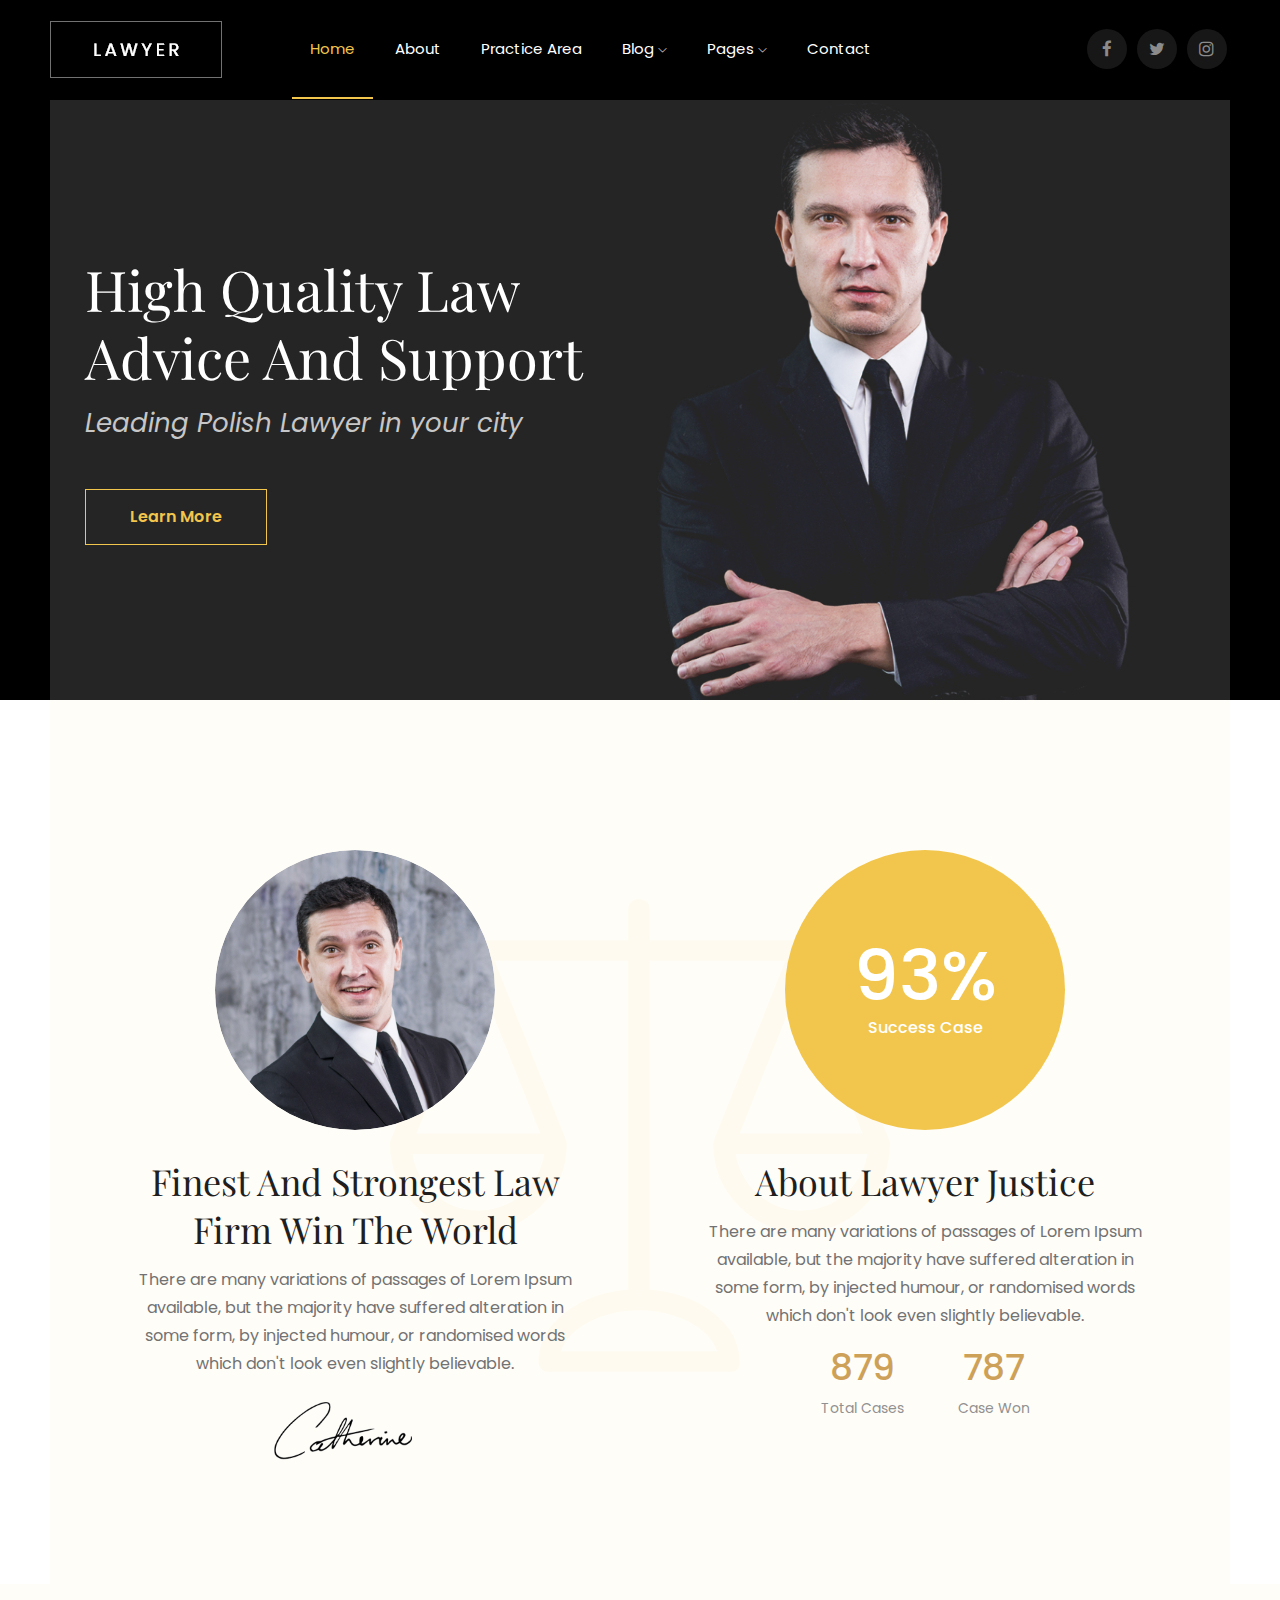
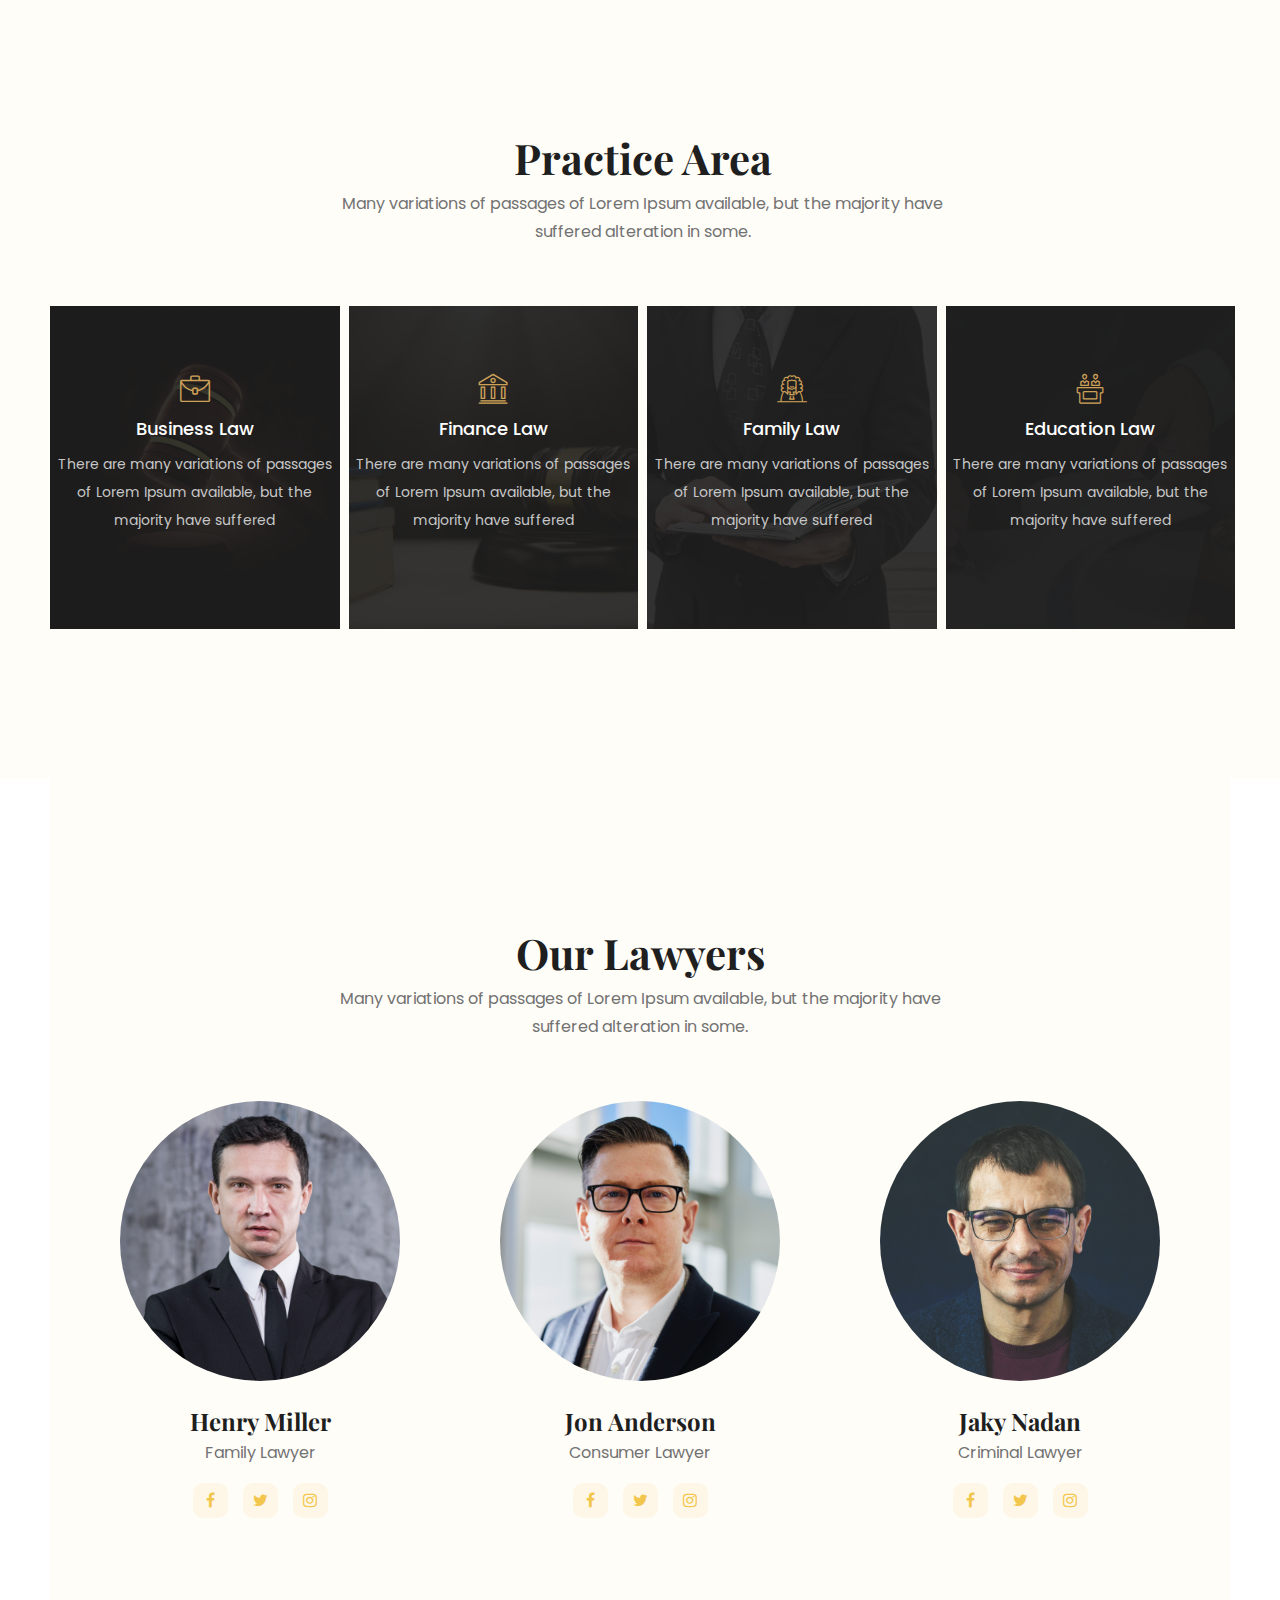
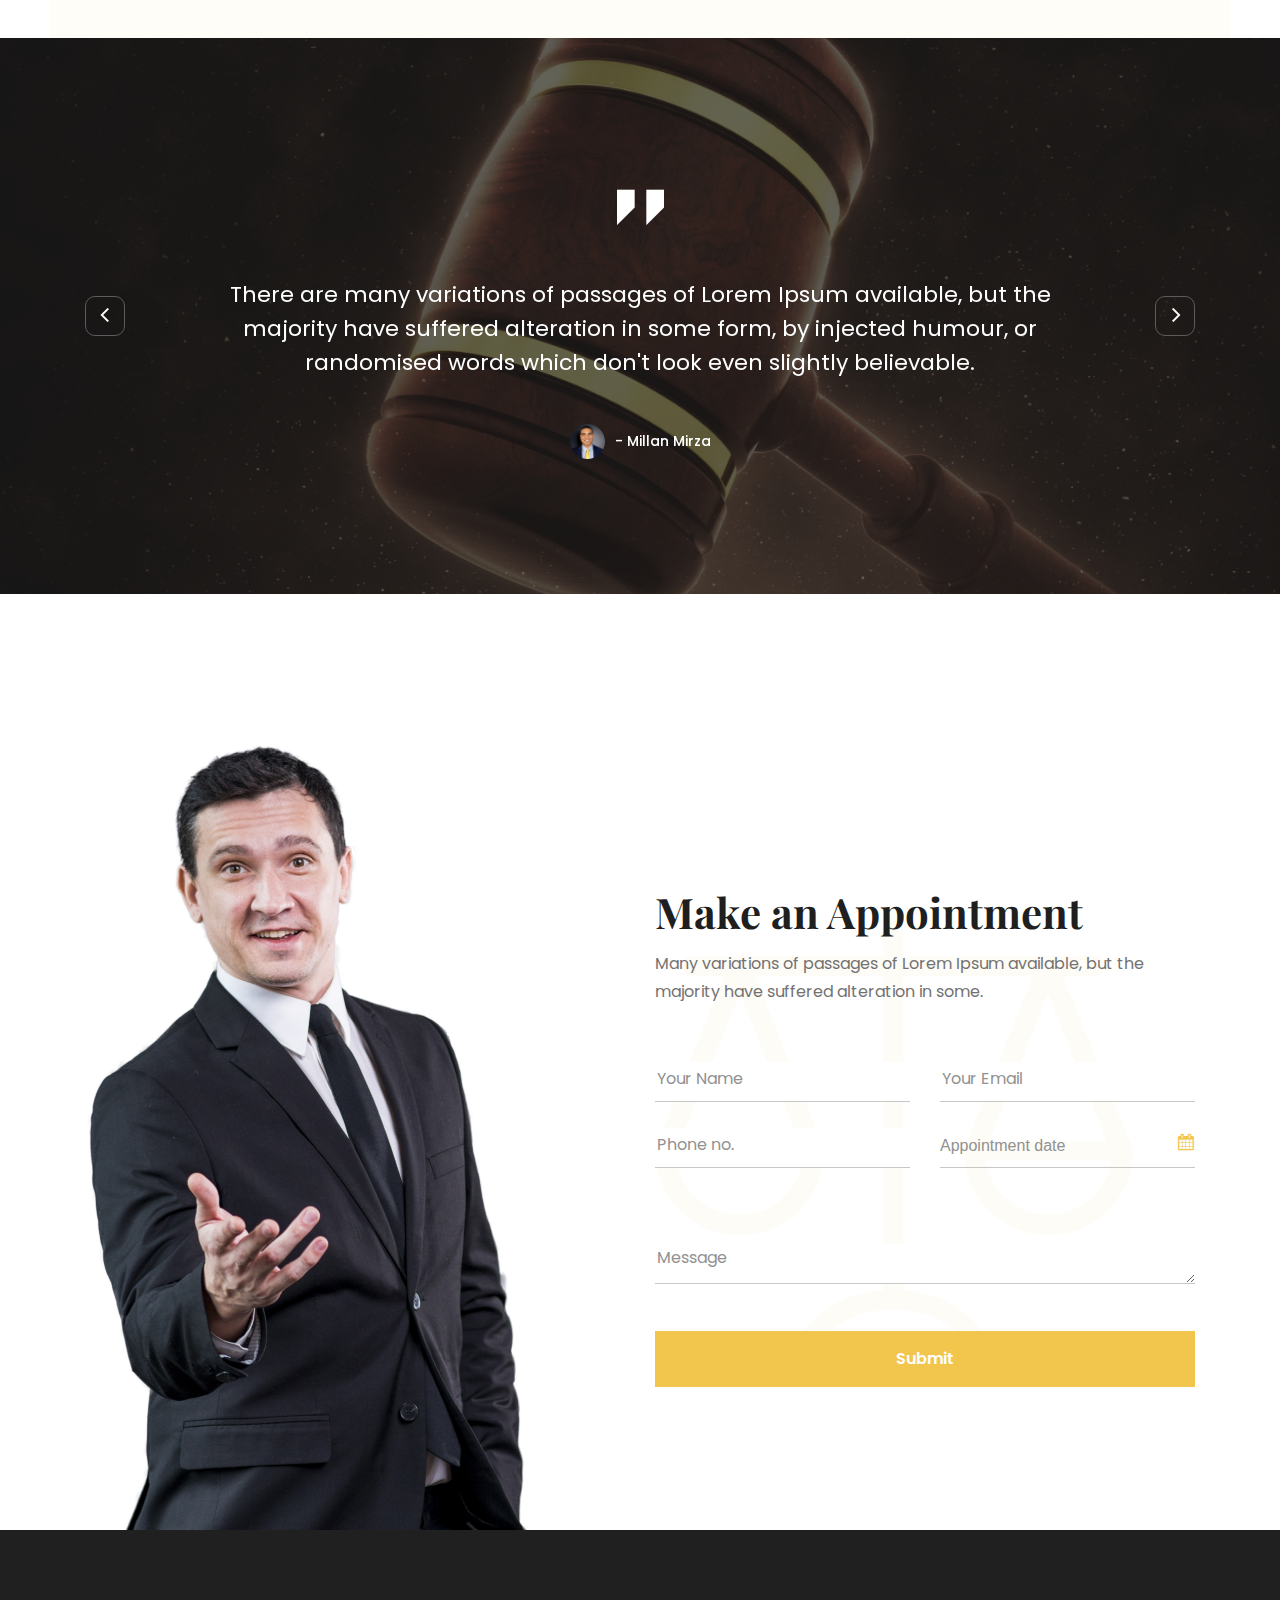
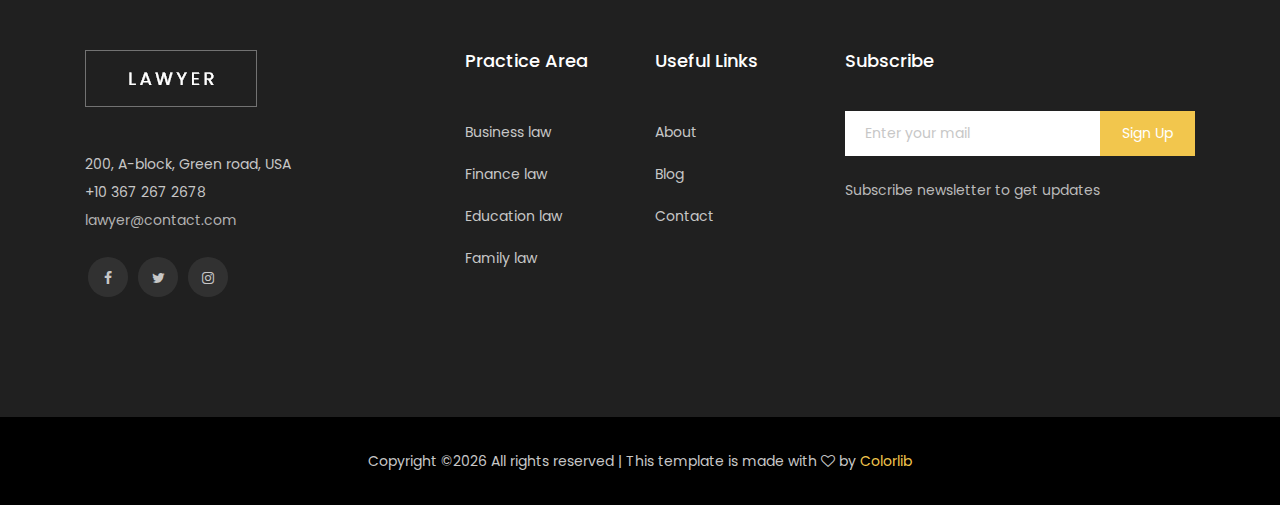
==== index.html @ 383e3703 "first commit" ====
<!doctype html>
<html class="no-js" lang="zxx">

<head>
    <meta charset="utf-8">
    <meta http-equiv="x-ua-compatible" content="ie=edge">
    <title>Lawyer</title>
    <meta name="description" content="">
    <meta name="viewport" content="width=device-width, initial-scale=1">

    <!-- <link rel="manifest" href="site.webmanifest"> -->
    <!-- <link rel="shortcut icon" type="image/x-icon" href="img/favicon.png"> -->
    <!-- Place favicon.ico in the root directory -->

    <!-- CSS here -->
    <link rel="stylesheet" href="css/bootstrap.min.css">
    <link rel="stylesheet" href="css/owl.carousel.min.css">
    <link rel="stylesheet" href="css/magnific-popup.css">
    <link rel="stylesheet" href="css/font-awesome.min.css">
    <link rel="stylesheet" href="css/themify-icons.css">
    <link rel="stylesheet" href="css/nice-select.css">
    <link rel="stylesheet" href="css/flaticon.css">
    <link rel="stylesheet" href="css/flaticon.css">
    <link rel="stylesheet" href="css/gijgo.css">
    <link rel="stylesheet" href="css/slicknav.css">
    <link rel="stylesheet" href="css/style.css">
    <!-- <link rel="stylesheet" href="css/responsive.css"> -->
</head>

<body>
    <!--[if lte IE 9]>
            <p class="browserupgrade">You are using an <strong>outdated</strong> browser. Please <a href="https://browsehappy.com/">upgrade your browser</a> to improve your experience and security.</p>
        <![endif]-->

    <!-- header-start -->
    <header>
        <div class="header-area ">
            <div id="sticky-header" class="main-header-area">
                <div class="container-fluid p-0">
                    <div class="row align-items-center justify-content-between no-gutters">
                        <div class="col-xl-2 col-lg-2">
                            <div class="logo-img">
                                <a href="index.html">
                                    <img src="img/logo.png" alt="">
                                </a>
                            </div>
                        </div>
                        <div class="col-xl-7 col-lg-8">
                            <div class="main-menu  d-none d-lg-block">
                                <nav>
                                    <ul id="navigation">
                                        <li><a class="active" href="index.html">home</a></li>
                                        <li><a href="about.html">About</a></li>
                                        <li><a href="Practice.html">Practice Area</a></li>
                                        <li><a href="#">blog <i class="ti-angle-down"></i></a>
                                            <ul class="submenu">
                                                <li><a href="blog.html">blog</a></li>
                                                <li><a href="single-blog.html">single-blog</a></li>
                                            </ul>
                                        </li>
                                        <li><a href="#">pages <i class="ti-angle-down"></i></a>
                                            <ul class="submenu">
                                                <li><a href="elements.html">elements</a></li>
                                            </ul>
                                        </li>
                                        <li><a href="contact.html">Contact</a></li>
                                    </ul>
                                </nav>
                            </div>
                        </div>
                        <div class="col-xl-3 col-lg-2 d-none d-lg-block">
                            <div class="social_media_links">
                                <ul>
                                    <li><a href="#"> <i class="fa fa-facebook"></i> </a></li>
                                    <li><a href="#"> <i class="fa fa-twitter"></i> </a></li>
                                    <li><a href="#"> <i class="fa fa-instagram"></i> </a></li>
                                </ul>
                            </div>
                        </div>
                        <div class="col-12">
                            <div class="mobile_menu d-block d-lg-none"></div>
                        </div>
                    </div>
                </div>
            </div>
        </div>
    </header>
    <!-- header-end -->

    <!-- slider_area_start -->
    <div class="slider_area ">
        <div class="slider_area_inner slider_bg_1 d-flex align-items-center">
            <div class="container">
                <div class="row">
                    <div class="col-xl-7">
                        <div class="single_slider">
                            <div class="slider_text">
                                <h3>High Quality Law <br>
                                    Advice and Support</h3>
                                <p>Leading Polish Lawyer in your city</p>
                                <a href="#" class="boxed-btn4 ">Learn More</a>
                            </div>
                        </div>
                    </div>
                </div>
            </div>
        </div>
    </div>
    <!-- slider_area_end -->

    <!-- about_area _start  -->
    <div class="about_area">
        <div class="opacity_icon d-none d-lg-block">
            <i class="flaticon-balance"></i>
        </div>
        <div class="container">
            <div class="row">
                <div class="col-xl-6 col-md-6">
                    <div class="single_about_info text-center">
                        <div class="about_thumb">
                            <img src="img/about/1.png" alt="">
                        </div>
                        <h3>Finest And Strongest Law <br>
                            Firm Win The World</h3>
                        <p>There are many variations of passages of Lorem Ipsum <br> available, but the majority have
                            suffered alteration in <br> some form, by injected humour, or randomised words <br> which
                            don't look even slightly believable. </p>
                        <div class="signature">
                            <img src="img/about/signature.png" alt="">
                        </div>
                    </div>
                </div>
                <div class="col-xl-6 col-md-6">
                    <div class="single_about_info text-center">
                        <div class="about_thumb">
                            <div class="image_hover">
                                <div class="hover_inner">
                                    <h2>93%</h2>
                                    <span>Success Case</span>
                                </div>
                            </div>
                        </div>
                        <h3>About Lawyer Justice</h3>
                        <p>There are many variations of passages of Lorem Ipsum <br> available, but the majority have
                            suffered alteration in <br> some form, by injected humour, or randomised words <br> which
                            don't look even slightly believable. </p>
                        <div class="total_cases">
                            <div class="single_cases">
                                <h4>879</h4>
                                <p>Total Cases</p>
                            </div>
                            <div class="single_cases">
                                <h4>787</h4>
                                <p>Case Won</p>
                            </div>
                        </div>
                    </div>
                </div>
            </div>
        </div>
    </div>
    <!-- about_area _end -->

    <!-- practice_area_start -->
    <div class="practice_area">
        <div class="container-fluid p-0">
            <div class="row">
                <div class="col-xl-12">
                    <div class="section_title text-center mb-60">
                        <h3>Practice Area</h3>
                        <p>Many variations of passages of Lorem Ipsum available, but the majority have <br> suffered alteration in some.</p>
                    </div>
                </div>
            </div>
            <div class="row no-gutters">
                <div class="col-xl-3 col-md-6">
                    <div class="single_practice">
                        <div class="practice_image">
                            <img src="img/practice/1.png" alt="">
                        </div>
                        <div class="practice_hover text-center">
                            <div class="hover_inner">
                                <i class="flaticon-case"></i>
                                <h3>Business Law</h3>
                                <p>There are many variations of passages of <br> Lorem Ipsum available, <br> but the
                                    majority have suffered</p>
                                <a href="#" class="lern_more">Learn More</a>
                            </div>
                        </div>
                    </div>
                </div>
                <div class="col-xl-3 col-md-6">
                    <div class="single_practice">
                        <div class="practice_image">
                            <img src="img/practice/2.png" alt="">
                        </div>
                        <div class="practice_hover text-center">
                            <div class="hover_inner">
                                <i class="flaticon-courthouse"></i>
                                <h3>Finance Law</h3>
                                <p>There are many variations of passages of <br> Lorem Ipsum available, <br> but the
                                    majority have suffered</p>
                                <a href="#" class="lern_more">Learn More</a>
                            </div>
                        </div>
                    </div>
                </div>
                <div class="col-xl-3 col-md-6">
                    <div class="single_practice">
                        <div class="practice_image">
                            <img src="img/practice/3.png" alt="">
                        </div>
                        <div class="practice_hover text-center">
                            <div class="hover_inner">
                                <i class="flaticon-judge"></i>
                                <h3>Family Law</h3>
                                <p>There are many variations of passages of <br> Lorem Ipsum available, <br> but the
                                    majority have suffered</p>
                                <a href="#" class="lern_more">Learn More</a>
                            </div>
                        </div>
                    </div>
                </div>
                <div class="col-xl-3 col-md-6">
                    <div class="single_practice">
                        <div class="practice_image">
                            <img src="img/practice/4.png" alt="">
                        </div>
                        <div class="practice_hover text-center">
                            <div class="hover_inner">
                                <i class="flaticon-jury"></i>
                                <h3>Education Law</h3>
                                <p>There are many variations of passages of <br> Lorem Ipsum available, <br> but the
                                    majority have suffered</p>
                                <a href="#" class="lern_more">Learn More</a>
                            </div>
                        </div>
                    </div>
                </div>
            </div>
        </div>
    </div>
    <!-- practice_area_end -->

    <!-- our_loyers-start  -->
    <div class="our_loyers">
        <div class="container">
                <div class="row">
                        <div class="col-xl-12">
                            <div class="section_title text-center mb-60">
                                <h3>Our Lawyers</h3>
                                <p>Many variations of passages of Lorem Ipsum available, but the majority have <br> suffered alteration in some.</p>
                            </div>
                        </div>
                    </div>
            <div class="row">
                <div class="col-xl-4 col-md-6 col-lg-4">
                    <div class="single_loyers text-center">
                        <div class="thumb">
                            <img src="img/lawyers/1.png" alt="">
                        </div>
                        <h3>Henry Miller</h3>
                        <span>Family Lawyer</span>
                        <div class="social_links">
                            <ul>
                                <li><a href="#"> <i class="fa fa-facebook"></i> </a></li>
                                <li><a href="#"> <i class="fa fa-twitter"></i> </a></li>
                                <li><a href="#"> <i class="fa fa-instagram"></i> </a></li>
                            </ul>
                        </div>
                    </div>
                </div>
                <div class="col-xl-4 col-md-6 col-lg-4">
                    <div class="single_loyers text-center">
                        <div class="thumb">
                            <img src="img/lawyers/2.png" alt="">
                        </div>
                        <h3>Jon Anderson</h3>
                        <span>Consumer Lawyer</span>
                        <div class="social_links">
                            <ul>
                                <li><a href="#"> <i class="fa fa-facebook"></i> </a></li>
                                <li><a href="#"> <i class="fa fa-twitter"></i> </a></li>
                                <li><a href="#"> <i class="fa fa-instagram"></i> </a></li>
                            </ul>
                        </div>
                    </div>
                </div>
                <div class="col-xl-4 col-md-6 col-lg-4">
                    <div class="single_loyers text-center">
                        <div class="thumb">
                            <img src="img/lawyers/3.png" alt="">
                        </div>
                        <h3>Jaky Nadan</h3>
                        <span>Criminal Lawyer</span>
                        <div class="social_links">
                            <ul>
                                <li><a href="#"> <i class="fa fa-facebook"></i> </a></li>
                                <li><a href="#"> <i class="fa fa-twitter"></i> </a></li>
                                <li><a href="#"> <i class="fa fa-instagram"></i> </a></li>
                            </ul>
                        </div>
                    </div>
                </div>
            </div>
        </div>
    </div>
    <!-- our_loyers-end  -->

    <!-- testmonial_area_start  -->
    <div class="testmonial_area testmonial_bg_1 overlay2">
        <div class="container">
            <div class="row">
                <div class="col-xl-12">
                    <div class="testmonial_active owl-carousel">
                        <div class="single_testmonial text-center">
                            <i class="flaticon-straight-quotes"></i>
                            <p>There are many variations of passages of Lorem Ipsum available, but the <br> majority have suffered alteration in some form, by injected humour, or <br> randomised words which don't look even slightly believable. </p>
                            <div class="author_info d-flex justify-content-center align-items-center">
                                <div class="thumb">
                                    <img src="img/testmonial/smaill_thumb.png" alt="">
                                </div>
                                <span>- Millan Mirza</span>
                            </div>
                        </div>
                        <div class="single_testmonial text-center">
                            <i class="flaticon-straight-quotes"></i>
                            <p>There are many variations of passages of Lorem Ipsum available, but the <br> majority have suffered alteration in some form, by injected humour, or <br> randomised words which don't look even slightly believable. </p>
                            <div class="author_info d-flex justify-content-center align-items-center">
                                <div class="thumb">
                                    <img src="img/testmonial/smaill_thumb.png" alt="">
                                </div>
                                <span>- Millan Mirza</span>
                            </div>
                        </div>
                        <div class="single_testmonial text-center">
                            <i class="flaticon-straight-quotes"></i>
                            <p>There are many variations of passages of Lorem Ipsum available, but the <br> majority have suffered alteration in some form, by injected humour, or <br> randomised words which don't look even slightly believable. </p>
                            <div class="author_info d-flex justify-content-center align-items-center">
                                <div class="thumb">
                                    <img src="img/testmonial/smaill_thumb.png" alt="">
                                </div>
                                <span>- Millan Mirza</span>
                            </div>
                        </div>
                    </div>
                </div>
            </div>
        </div>
    </div>
    <!-- testmonial_area_end  -->

    <div class="appointment_area">
        <div class="container">
            <div class="row align-items-center">
                <div class="col-xl-5 col-md-6 col-lg-6">
                    <div class="appiontment_thumb d-none d-lg-block">
                        <img src="img/appointment/1.png" alt="">
                    </div>
                </div>
                <div class="col-xl-6 offset-xl-1 col-md-6 col-md-12 col-lg-6">
                    <div class="appointment_info">
                        <div class="opacity_icon d-none d-lg-block">
                            <i class="flaticon-balance"></i>
                        </div>
                        <h3>Make an Appointment</h3>
                        <p>Many variations of passages of Lorem Ipsum available, but the majority have suffered alteration in some.</p>
                        <form action="#">
                                <div class="row">
                                    <div class="col-xl-6 col-md-6">
                                            <input type="text" placeholder="Your Name">
                                    </div>
                                    <div class="col-xl-6 col-md-6">
                                            <input type="email" placeholder="Your Email">
                                    </div>
                                    <div class="col-xl-6 col-md-6">
                                            <input type="text" placeholder="Phone no.">
                                    </div>
                                    <div class="col-xl-6 col-md-6">
                                        <input id="datepicker" placeholder="Appointment date">
                                    </div>
                                    <div class="col-xl-12">
                                        <textarea placeholder="Message" ></textarea>
                                    </div>
                                    <div class="col-xl-12">
                                        <div class="appoinment_button">
                                            <button class="boxed-btn5 " type="submit" >Submit</button>
                                        </div>
                                    </div>
                                </div>
        
                            </form>
                    </div>

                </div>
            </div>
        </div>
    </div>

    <!-- footer_start -->
    <footer class="footer">
        <div class="footer_top">
            <div class="container">
                <div class="row">
                    <div class="col-xl-4 col-md-6 col-lg-3">
                        <div class="footer_widget">
                            <div class="footer_logo">
                                <a href="index.html">
                                    <img src="img/logo.png" alt="">
                                </a>
                            </div>
                            <p class="footer_text">200, A-block, Green road, USA <br>
                                +10 367 267 2678 <br>
                                <a class="domain" href="#">lawyer@contact.com</a></p>
                            <div class="socail_links">
                                <ul>
                                    <li>
                                        <a href="#">
                                            <i class="fa fa-facebook"></i>
                                        </a>
                                    </li>
                                    <li>
                                        <a href="#">
                                            <i class="fa fa-twitter"></i>
                                        </a>
                                    </li>
                                    <li>
                                        <a href="#">
                                            <i class="fa fa-instagram"></i>
                                        </a>
                                    </li>
                                </ul>
                            </div>
                        </div>
                    </div>
                    <div class="col-xl-2 col-md-6 col-lg-2">
                        <div class="footer_widget">
                            <h3 class="footer_title">
                                    Practice Area
                            </h3>
                            <ul>
                                <li><a href="#">Business law
                                    </a></li>
                                <li><a href="#">Finance law</a></li>
                                <li><a href="#">Education law</a></li>
                                <li><a href="#">Family law</a></li>
                            </ul>
                        </div>
                    </div>
                    <div class="col-xl-2 col-md-6 col-lg-2">
                        <div class="footer_widget">
                            <h3 class="footer_title">
                                    Useful Links
                            </h3>
                            <ul>
                                <li><a href="#">About</a></li>
                                <li><a href="#">Blog</a></li>
                                <li><a href="#"> Contact</a></li>
                            </ul>
                        </div>
                    </div>
                    <div class="col-xl-4 col-md-6 col-lg-4">
                        <div class="footer_widget">
                            <h3 class="footer_title">
                                    Subscribe
                            </h3>
                            <form action="#" class="newsletter_form">
                                <input type="text" placeholder="Enter your mail">
                                <button type="submit">Sign Up</button>
                            </form>
                            <p class="newsletter_text">Subscribe newsletter to get updates</p>
                        </div>
                    </div>
                </div>
            </div>
        </div>
        <div class="copy-right_text">
            <div class="container">
                <div class="footer_border"></div>
                <div class="row">
                    <div class="col-xl-12">
                        <p class="copy_right text-center">
                            <!-- Link back to Colorlib can't be removed. Template is licensed under CC BY 3.0. -->
Copyright &copy;<script>document.write(new Date().getFullYear());</script> All rights reserved | This template is made with <i class="fa fa-heart-o" aria-hidden="true"></i> by <a href="https://colorlib.com" target="_blank">Colorlib</a>
<!-- Link back to Colorlib can't be removed. Template is licensed under CC BY 3.0. -->
                        </p>
                    </div>
                </div>
            </div>
        </div>
    </footer>
    <!-- footer_end -->


    <!-- JS here -->
    <script src="js/vendor/modernizr-3.5.0.min.js"></script>
    <script src="js/vendor/jquery-1.12.4.min.js"></script>
    <script src="js/popper.min.js"></script>
    <script src="js/bootstrap.min.js"></script>
    <script src="js/owl.carousel.min.js"></script>
    <script src="js/isotope.pkgd.min.js"></script>
    <script src="js/ajax-form.js"></script>
    <script src="js/waypoints.min.js"></script>
    <script src="js/jquery.counterup.min.js"></script>
    <script src="js/imagesloaded.pkgd.min.js"></script>
    <script src="js/scrollIt.js"></script>
    <script src="js/jquery.scrollUp.min.js"></script>
    <script src="js/wow.min.js"></script>
    <script src="js/nice-select.min.js"></script>
    <script src="js/gijgo.min.js"></script>
    <script src="js/jquery.slicknav.min.js"></script>
    <script src="js/jquery.magnific-popup.min.js"></script>
    <script src="js/plugins.js"></script>

    <!--contact js-->
    <script src="js/contact.js"></script>
    <script src="js/jquery.ajaxchimp.min.js"></script>
    <script src="js/jquery.form.js"></script>
    <script src="js/jquery.validate.min.js"></script>
    <script src="js/mail-script.js"></script>

    <script src="js/main.js"></script>

    <script>
            $('#datepicker').datepicker({
                iconsLibrary: 'fontawesome',
                // disableDaysOfWeek: [0, 0],
            //     icons: {
            //      rightIcon: '<span class="fa fa-caret-down"></span>'
            //  }
            });
            $('#datepicker2').datepicker({
                iconsLibrary: 'fontawesome',
                icons: {
                 rightIcon: '<span class="fa fa-caret-down"></span>'
             }
    
            });
            var timepicker = $('#timepicker').timepicker({
             format: 'HH.MM'
         });
        </script>
</body>

</html>
---- css/themify-icons.css ----
@font-face {
	font-family: 'themify';
	src:url('../fonts/themify.eot?-fvbane');
	src:url('../fonts/themify.eot?#iefix-fvbane') format('embedded-opentype'),
		url('../fonts/themify.woff?-fvbane') format('woff'),
		url('../fonts/themify.ttf?-fvbane') format('truetype'),
		url('../fonts/themify.svg?-fvbane#themify') format('svg');
	font-weight: normal;
	font-style: normal;
}

[class^="ti-"], [class*=" ti-"] {
	font-family: 'themify';
	/* speak: none; */
	font-style: normal;
	font-weight: normal;
	font-variant: normal;
	text-transform: none;
	line-height: 1;

	/* Better Font Rendering =========== */
	-webkit-font-smoothing: antialiased;
	-moz-osx-font-smoothing: grayscale;
}

.ti-wand:before {
	content: "\e600";
}
.ti-volume:before {
	content: "\e601";
}
.ti-user:before {
	content: "\e602";
}
.ti-unlock:before {
	content: "\e603";
}
.ti-unlink:before {
	content: "\e604";
}
.ti-trash:before {
	content: "\e605";
}
.ti-thought:before {
	content: "\e606";
}
.ti-target:before {
	content: "\e607";
}
.ti-tag:before {
	content: "\e608";
}
.ti-tablet:before {
	content: "\e609";
}
.ti-star:before {
	content: "\e60a";
}
.ti-spray:before {
	content: "\e60b";
}
.ti-signal:before {
	content: "\e60c";
}
.ti-shopping-cart:before {
	content: "\e60d";
}
.ti-shopping-cart-full:before {
	content: "\e60e";
}
.ti-settings:before {
	content: "\e60f";
}
.ti-search:before {
	content: "\e610";
}
.ti-zoom-in:before {
	content: "\e611";
}
.ti-zoom-out:before {
	content: "\e612";
}
.ti-cut:before {
	content: "\e613";
}
.ti-ruler:before {
	content: "\e614";
}
.ti-ruler-pencil:before {
	content: "\e615";
}
.ti-ruler-alt:before {
	content: "\e616";
}
.ti-bookmark:before {
	content: "\e617";
}
.ti-bookmark-alt:before {
	content: "\e618";
}
.ti-reload:before {
	content: "\e619";
}
.ti-plus:before {
	content: "\e61a";
}
.ti-pin:before {
	content: "\e61b";
}
.ti-pencil:before {
	content: "\e61c";
}
.ti-pencil-alt:before {
	content: "\e61d";
}
.ti-paint-roller:before {
	content: "\e61e";
}
.ti-paint-bucket:before {
	content: "\e61f";
}
.ti-na:before {
	content: "\e620";
}
.ti-mobile:before {
	content: "\e621";
}
.ti-minus:before {
	content: "\e622";
}
.ti-medall:before {
	content: "\e623";
}
.ti-medall-alt:before {
	content: "\e624";
}
.ti-marker:before {
	content: "\e625";
}
.ti-marker-alt:before {
	content: "\e626";
}
.ti-arrow-up:before {
	content: "\e627";
}
.ti-arrow-right:before {
	content: "\e628";
}
.ti-arrow-left:before {
	content: "\e629";
}
.ti-arrow-down:before {
	content: "\e62a";
}
.ti-lock:before {
	content: "\e62b";
}
.ti-location-arrow:before {
	content: "\e62c";
}
.ti-link:before {
	content: "\e62d";
}
.ti-layout:before {
	content: "\e62e";
}
.ti-layers:before {
	content: "\e62f";
}
.ti-layers-alt:before {
	content: "\e630";
}
.ti-key:before {
	content: "\e631";
}
.ti-import:before {
	content: "\e632";
}
.ti-image:before {
	content: "\e633";
}
.ti-heart:before {
	content: "\e634";
}
.ti-heart-broken:before {
	content: "\e635";
}
.ti-hand-stop:before {
	content: "\e636";
}
.ti-hand-open:before {
	content: "\e637";
}
.ti-hand-drag:before {
	content: "\e638";
}
.ti-folder:before {
	content: "\e639";
}
.ti-flag:before {
	content: "\e63a";
}
.ti-flag-alt:before {
	content: "\e63b";
}
.ti-flag-alt-2:before {
	content: "\e63c";
}
.ti-eye:before {
	content: "\e63d";
}
.ti-export:before {
	content: "\e63e";
}
.ti-exchange-vertical:before {
	content: "\e63f";
}
.ti-desktop:before {
	content: "\e640";
}
.ti-cup:before {
	content: "\e641";
}
.ti-crown:before {
	content: "\e642";
}
.ti-comments:before {
	content: "\e643";
}
.ti-comment:before {
	content: "\e644";
}
.ti-comment-alt:before {
	content: "\e645";
}
.ti-close:before {
	content: "\e646";
}
.ti-clip:before {
	content: "\e647";
}
.ti-angle-up:before {
	content: "\e648";
}
.ti-angle-right:before {
	content: "\e649";
}
.ti-angle-left:before {
	content: "\e64a";
}
.ti-angle-down:before {
	content: "\e64b";
}
.ti-check:before {
	content: "\e64c";
}
.ti-check-box:before {
	content: "\e64d";
}
.ti-camera:before {
	content: "\e64e";
}
.ti-announcement:before {
	content: "\e64f";
}
.ti-brush:before {
	content: "\e650";
}
.ti-briefcase:before {
	content: "\e651";
}
.ti-bolt:before {
	content: "\e652";
}
.ti-bolt-alt:before {
	content: "\e653";
}
.ti-blackboard:before {
	content: "\e654";
}
.ti-bag:before {
	content: "\e655";
}
.ti-move:before {
	content: "\e656";
}
.ti-arrows-vertical:before {
	content: "\e657";
}
.ti-arrows-horizontal:before {
	content: "\e658";
}
.ti-fullscreen:before {
	content: "\e659";
}
.ti-arrow-top-right:before {
	content: "\e65a";
}
.ti-arrow-top-left:before {
	content: "\e65b";
}
.ti-arrow-circle-up:before {
	content: "\e65c";
}
.ti-arrow-circle-right:before {
	content: "\e65d";
}
.ti-arrow-circle-left:before {
	content: "\e65e";
}
.ti-arrow-circle-down:before {
	content: "\e65f";
}
.ti-angle-double-up:before {
	content: "\e660";
}
.ti-angle-double-right:before {
	content: "\e661";
}
.ti-angle-double-left:before {
	content: "\e662";
}
.ti-angle-double-down:before {
	content: "\e663";
}
.ti-zip:before {
	content: "\e664";
}
.ti-world:before {
	content: "\e665";
}
.ti-wheelchair:before {
	content: "\e666";
}
.ti-view-list:before {
	content: "\e667";
}
.ti-view-list-alt:before {
	content: "\e668";
}
.ti-view-grid:before {
	content: "\e669";
}
.ti-uppercase:before {
	content: "\e66a";
}
.ti-upload:before {
	content: "\e66b";
}
.ti-underline:before {
	content: "\e66c";
}
.ti-truck:before {
	content: "\e66d";
}
.ti-timer:before {
	content: "\e66e";
}
.ti-ticket:before {
	content: "\e66f";
}
.ti-thumb-up:before {
	content: "\e670";
}
.ti-thumb-down:before {
	content: "\e671";
}
.ti-text:before {
	content: "\e672";
}
.ti-stats-up:before {
	content: "\e673";
}
.ti-stats-down:before {
	content: "\e674";
}
.ti-split-v:before {
	content: "\e675";
}
.ti-split-h:before {
	content: "\e676";
}
.ti-smallcap:before {
	content: "\e677";
}
.ti-shine:before {
	content: "\e678";
}
.ti-shift-right:before {
	content: "\e679";
}
.ti-shift-left:before {
	content: "\e67a";
}
.ti-shield:before {
	content: "\e67b";
}
.ti-notepad:before {
	content: "\e67c";
}
.ti-server:before {
	content: "\e67d";
}
.ti-quote-right:before {
	content: "\e67e";
}
.ti-quote-left:before {
	content: "\e67f";
}
.ti-pulse:before {
	content: "\e680";
}
.ti-printer:before {
	content: "\e681";
}
.ti-power-off:before {
	content: "\e682";
}
.ti-plug:before {
	content: "\e683";
}
.ti-pie-chart:before {
	content: "\e684";
}
.ti-paragraph:before {
	content: "\e685";
}
.ti-panel:before {
	content: "\e686";
}
.ti-package:before {
	content: "\e687";
}
.ti-music:before {
	content: "\e688";
}
.ti-music-alt:before {
	content: "\e689";
}
.ti-mouse:before {
	content: "\e68a";
}
.ti-mouse-alt:before {
	content: "\e68b";
}
.ti-money:before {
	content: "\e68c";
}
.ti-microphone:before {
	content: "\e68d";
}
.ti-menu:before {
	content: "\e68e";
}
.ti-menu-alt:before {
	content: "\e68f";
}
.ti-map:before {
	content: "\e690";
}
.ti-map-alt:before {
	content: "\e691";
}
.ti-loop:before {
	content: "\e692";
}
.ti-location-pin:before {
	content: "\e693";
}
.ti-list:before {
	content: "\e694";
}
.ti-light-bulb:before {
	content: "\e695";
}
.ti-Italic:before {
	content: "\e696";
}
.ti-info:before {
	content: "\e697";
}
.ti-infinite:before {
	content: "\e698";
}
.ti-id-badge:before {
	content: "\e699";
}
.ti-hummer:before {
	content: "\e69a";
}
.ti-home:before {
	content: "\e69b";
}
.ti-help:before {
	content: "\e69c";
}
.ti-headphone:before {
	content: "\e69d";
}
.ti-harddrives:before {
	content: "\e69e";
}
.ti-harddrive:before {
	content: "\e69f";
}
.ti-gift:before {
	content: "\e6a0";
}
.ti-game:before {
	content: "\e6a1";
}
.ti-filter:before {
	content: "\e6a2";
}
.ti-files:before {
	content: "\e6a3";
}
.ti-file:before {
	content: "\e6a4";
}
.ti-eraser:before {
	content: "\e6a5";
}
.ti-envelope:before {
	content: "\e6a6";
}
.ti-download:before {
	content: "\e6a7";
}
.ti-direction:before {
	content: "\e6a8";
}
.ti-direction-alt:before {
	content: "\e6a9";
}
.ti-dashboard:before {
	content: "\e6aa";
}
.ti-control-stop:before {
	content: "\e6ab";
}
.ti-control-shuffle:before {
	content: "\e6ac";
}
.ti-control-play:before {
	content: "\e6ad";
}
.ti-control-pause:before {
	content: "\e6ae";
}
.ti-control-forward:before {
	content: "\e6af";
}
.ti-control-backward:before {
	content: "\e6b0";
}
.ti-cloud:before {
	content: "\e6b1";
}
.ti-cloud-up:before {
	content: "\e6b2";
}
.ti-cloud-down:before {
	content: "\e6b3";
}
.ti-clipboard:before {
	content: "\e6b4";
}
.ti-car:before {
	content: "\e6b5";
}
.ti-calendar:before {
	content: "\e6b6";
}
.ti-book:before {
	content: "\e6b7";
}
.ti-bell:before {
	content: "\e6b8";
}
.ti-basketball:before {
	content: "\e6b9";
}
.ti-bar-chart:before {
	content: "\e6ba";
}
.ti-bar-chart-alt:before {
	content: "\e6bb";
}
.ti-back-right:before {
	content: "\e6bc";
}
.ti-back-left:before {
	content: "\e6bd";
}
.ti-arrows-corner:before {
	content: "\e6be";
}
.ti-archive:before {
	content: "\e6bf";
}
.ti-anchor:before {
	content: "\e6c0";
}
.ti-align-right:before {
	content: "\e6c1";
}
.ti-align-left:before {
	content: "\e6c2";
}
.ti-align-justify:before {
	content: "\e6c3";
}
.ti-align-center:before {
	content: "\e6c4";
}
.ti-alert:before {
	content: "\e6c5";
}
.ti-alarm-clock:before {
	content: "\e6c6";
}
.ti-agenda:before {
	content: "\e6c7";
}
.ti-write:before {
	content: "\e6c8";
}
.ti-window:before {
	content: "\e6c9";
}
.ti-widgetized:before {
	content: "\e6ca";
}
.ti-widget:before {
	content: "\e6cb";
}
.ti-widget-alt:before {
	content: "\e6cc";
}
.ti-wallet:before {
	content: "\e6cd";
}
.ti-video-clapper:before {
	content: "\e6ce";
}
.ti-video-camera:before {
	content: "\e6cf";
}
.ti-vector:before {
	content: "\e6d0";
}
.ti-themify-logo:before {
	content: "\e6d1";
}
.ti-themify-favicon:before {
	content: "\e6d2";
}
.ti-themify-favicon-alt:before {
	content: "\e6d3";
}
.ti-support:before {
	content: "\e6d4";
}
.ti-stamp:before {
	content: "\e6d5";
}
.ti-split-v-alt:before {
	content: "\e6d6";
}
.ti-slice:before {
	content: "\e6d7";
}
.ti-shortcode:before {
	content: "\e6d8";
}
.ti-shift-right-alt:before {
	content: "\e6d9";
}
.ti-shift-left-alt:before {
	content: "\e6da";
}
.ti-ruler-alt-2:before {
	content: "\e6db";
}
.ti-receipt:before {
	content: "\e6dc";
}
.ti-pin2:before {
	content: "\e6dd";
}
.ti-pin-alt:before {
	content: "\e6de";
}
.ti-pencil-alt2:before {
	content: "\e6df";
}
.ti-palette:before {
	content: "\e6e0";
}
.ti-more:before {
	content: "\e6e1";
}
.ti-more-alt:before {
	content: "\e6e2";
}
.ti-microphone-alt:before {
	content: "\e6e3";
}
.ti-magnet:before {
	content: "\e6e4";
}
.ti-line-double:before {
	content: "\e6e5";
}
.ti-line-dotted:before {
	content: "\e6e6";
}
.ti-line-dashed:before {
	content: "\e6e7";
}
.ti-layout-width-full:before {
	content: "\e6e8";
}
.ti-layout-width-default:before {
	content: "\e6e9";
}
.ti-layout-width-default-alt:before {
	content: "\e6ea";
}
.ti-layout-tab:before {
	content: "\e6eb";
}
.ti-layout-tab-window:before {
	content: "\e6ec";
}
.ti-layout-tab-v:before {
	content: "\e6ed";
}
.ti-layout-tab-min:before {
	content: "\e6ee";
}
.ti-layout-slider:before {
	content: "\e6ef";
}
.ti-layout-slider-alt:before {
	content: "\e6f0";
}
.ti-layout-sidebar-right:before {
	content: "\e6f1";
}
.ti-layout-sidebar-none:before {
	content: "\e6f2";
}
.ti-layout-sidebar-left:before {
	content: "\e6f3";
}
.ti-layout-placeholder:before {
	content: "\e6f4";
}
.ti-layout-menu:before {
	content: "\e6f5";
}
.ti-layout-menu-v:before {
	content: "\e6f6";
}
.ti-layout-menu-separated:before {
	content: "\e6f7";
}
.ti-layout-menu-full:before {
	content: "\e6f8";
}
.ti-layout-media-right-alt:before {
	content: "\e6f9";
}
.ti-layout-media-right:before {
	content: "\e6fa";
}
.ti-layout-media-overlay:before {
	content: "\e6fb";
}
.ti-layout-media-overlay-alt:before {
	content: "\e6fc";
}
.ti-layout-media-overlay-alt-2:before {
	content: "\e6fd";
}
.ti-layout-media-left-alt:before {
	content: "\e6fe";
}
.ti-layout-media-left:before {
	content: "\e6ff";
}
.ti-layout-media-center-alt:before {
	content: "\e700";
}
.ti-layout-media-center:before {
	content: "\e701";
}
.ti-layout-list-thumb:before {
	content: "\e702";
}
.ti-layout-list-thumb-alt:before {
	content: "\e703";
}
.ti-layout-list-post:before {
	content: "\e704";
}
.ti-layout-list-large-image:before {
	content: "\e705";
}
.ti-layout-line-solid:before {
	content: "\e706";
}
.ti-layout-grid4:before {
	content: "\e707";
}
.ti-layout-grid3:before {
	content: "\e708";
}
.ti-layout-grid2:before {
	content: "\e709";
}
.ti-layout-grid2-thumb:before {
	content: "\e70a";
}
.ti-layout-cta-right:before {
	content: "\e70b";
}
.ti-layout-cta-left:before {
	content: "\e70c";
}
.ti-layout-cta-center:before {
	content: "\e70d";
}
.ti-layout-cta-btn-right:before {
	content: "\e70e";
}
.ti-layout-cta-btn-left:before {
	content: "\e70f";
}
.ti-layout-column4:before {
	content: "\e710";
}
.ti-layout-column3:before {
	content: "\e711";
}
.ti-layout-column2:before {
	content: "\e712";
}
.ti-layout-accordion-separated:before {
	content: "\e713";
}
.ti-layout-accordion-merged:before {
	content: "\e714";
}
.ti-layout-accordion-list:before {
	content: "\e715";
}
.ti-ink-pen:before {
	content: "\e716";
}
.ti-info-alt:before {
	content: "\e717";
}
.ti-help-alt:before {
	content: "\e718";
}
.ti-headphone-alt:before {
	content: "\e719";
}
.ti-hand-point-up:before {
	content: "\e71a";
}
.ti-hand-point-right:before {
	content: "\e71b";
}
.ti-hand-point-left:before {
	content: "\e71c";
}
.ti-hand-point-down:before {
	content: "\e71d";
}
.ti-gallery:before {
	content: "\e71e";
}
.ti-face-smile:before {
	content: "\e71f";
}
.ti-face-sad:before {
	content: "\e720";
}
.ti-credit-card:before {
	content: "\e721";
}
.ti-control-skip-forward:before {
	content: "\e722";
}
.ti-control-skip-backward:before {
	content: "\e723";
}
.ti-control-record:before {
	content: "\e724";
}
.ti-control-eject:before {
	content: "\e725";
}
.ti-comments-smiley:before {
	content: "\e726";
}
.ti-brush-alt:before {
	content: "\e727";
}
.ti-youtube:before {
	content: "\e728";
}
.ti-vimeo:before {
	content: "\e729";
}
.ti-twitter:before {
	content: "\e72a";
}
.ti-time:before {
	content: "\e72b";
}
.ti-tumblr:before {
	content: "\e72c";
}
.ti-skype:before {
	content: "\e72d";
}
.ti-share:before {
	content: "\e72e";
}
.ti-share-alt:before {
	content: "\e72f";
}
.ti-rocket:before {
	content: "\e730";
}
.ti-pinterest:before {
	content: "\e731";
}
.ti-new-window:before {
	content: "\e732";
}
.ti-microsoft:before {
	content: "\e733";
}
.ti-list-ol:before {
	content: "\e734";
}
.ti-linkedin:before {
	content: "\e735";
}
.ti-layout-sidebar-2:before {
	content: "\e736";
}
.ti-layout-grid4-alt:before {
	content: "\e737";
}
.ti-layout-grid3-alt:before {
	content: "\e738";
}
.ti-layout-grid2-alt:before {
	content: "\e739";
}
.ti-layout-column4-alt:before {
	content: "\e73a";
}
.ti-layout-column3-alt:before {
	content: "\e73b";
}
.ti-layout-column2-alt:before {
	content: "\e73c";
}
.ti-instagram:before {
	content: "\e73d";
}
.ti-google:before {
	content: "\e73e";
}
.ti-github:before {
	content: "\e73f";
}
.ti-flickr:before {
	content: "\e740";
}
.ti-facebook:before {
	content: "\e741";
}
.ti-dropbox:before {
	content: "\e742";
}
.ti-dribbble:before {
	content: "\e743";
}
.ti-apple:before {
	content: "\e744";
}
.ti-android:before {
	content: "\e745";
}
.ti-save:before {
	content: "\e746";
}
.ti-save-alt:before {
	content: "\e747";
}
.ti-yahoo:before {
	content: "\e748";
}
.ti-wordpress:before {
	content: "\e749";
}
.ti-vimeo-alt:before {
	content: "\e74a";
}
.ti-twitter-alt:before {
	content: "\e74b";
}
.ti-tumblr-alt:before {
	content: "\e74c";
}
.ti-trello:before {
	content: "\e74d";
}
.ti-stack-overflow:before {
	content: "\e74e";
}
.ti-soundcloud:before {
	content: "\e74f";
}
.ti-sharethis:before {
	content: "\e750";
}
.ti-sharethis-alt:before {
	content: "\e751";
}
.ti-reddit:before {
	content: "\e752";
}
.ti-pinterest-alt:before {
	content: "\e753";
}
.ti-microsoft-alt:before {
	content: "\e754";
}
.ti-linux:before {
	content: "\e755";
}
.ti-jsfiddle:before {
	content: "\e756";
}
.ti-joomla:before {
	content: "\e757";
}
.ti-html5:before {
	content: "\e758";
}
.ti-flickr-alt:before {
	content: "\e759";
}
.ti-email:before {
	content: "\e75a";
}
.ti-drupal:before {
	content: "\e75b";
}
.ti-dropbox-alt:before {
	content: "\e75c";
}
.ti-css3:before {
	content: "\e75d";
}
.ti-rss:before {
	content: "\e75e";
}
.ti-rss-alt:before {
	content: "\e75f";
}
---- css/nice-select.css ----
.nice-select {
  -webkit-tap-highlight-color: transparent;
  background-color: #fff;
  border-radius: 5px;
  border: solid 1px #e8e8e8;
  box-sizing: border-box;
  clear: both;
  cursor: pointer;
  display: block;
  float: left;
  font-family: inherit;
  font-size: 14px;
  font-weight: normal;
  height: 42px;
  line-height: 40px;
  outline: none;
  padding-left: 18px;
  padding-right: 30px;
  position: relative;
  text-align: left !important;
  -webkit-transition: all 0.2s ease-in-out;
  transition: all 0.2s ease-in-out;
  -webkit-user-select: none;
     -moz-user-select: none;
      -ms-user-select: none;
          user-select: none;
  white-space: nowrap;
  width: auto; }
  .nice-select:hover {
    border-color: #dbdbdb; }
  .nice-select:active, .nice-select.open, .nice-select:focus {
    border-color: #999; }


  .nice-select.disabled {
    border-color: #ededed;
    color: #999;
    pointer-events: none; }
    .nice-select.disabled:after {
      border-color: #cccccc; }
  .nice-select.wide {
    width: 100%; }
    .nice-select.wide .list {
      left: 0 !important;
      right: 0 !important; }
  .nice-select.right {
    float: right; }
    .nice-select.right .list {
      left: auto;
      right: 0; }
  .nice-select.small {
    font-size: 12px;
    height: 36px;
    line-height: 34px; }
    .nice-select.small:after {
      height: 4px;
      width: 4px; }
    .nice-select.small .option {
      line-height: 34px;
      min-height: 34px; }
  .nice-select .list {
    background-color: #fff;
    border-radius: 5px;
    box-shadow: 0 0 0 1px rgba(68, 68, 68, 0.11);
    box-sizing: border-box;
    margin-top: 4px;
    opacity: 0;
    overflow: hidden;
    padding: 0;
    pointer-events: none;
    position: absolute;
    top: 100%;
    left: 0;
    -webkit-transform-origin: 50% 0;
        -ms-transform-origin: 50% 0;
            transform-origin: 50% 0;
    -webkit-transform: scale(0.75) translateY(-21px);
        -ms-transform: scale(0.75) translateY(-21px);
            transform: scale(0.75) translateY(-21px);
    -webkit-transition: all 0.2s cubic-bezier(0.5, 0, 0, 1.25), opacity 0.15s ease-out;
    transition: all 0.2s cubic-bezier(0.5, 0, 0, 1.25), opacity 0.15s ease-out;
    z-index: 9; }
    .nice-select .list:hover .option:not(:hover) {
      background-color: transparent !important; }
  .nice-select .option {
    cursor: pointer;
    font-weight: 400;
    line-height: 40px;
    list-style: none;
    min-height: 40px;
    outline: none;
    padding-left: 18px;
    padding-right: 29px;
    text-align: left;
    -webkit-transition: all 0.2s;
    transition: all 0.2s; }
    .nice-select .option:hover, .nice-select .option.focus, .nice-select .option.selected.focus {
      background-color: #f6f6f6; }
    .nice-select .option.selected {
      font-weight: bold; }
    .nice-select .option.disabled {
      background-color: transparent;
      color: #999;
      cursor: default; }

.no-csspointerevents .nice-select .list {
  display: none; }

.no-csspointerevents .nice-select.open .list {
  display: block; }





  /* ,,,,,,,,,,,,,,,, */


  .nice-select:after {
    content: "\e64b";
    display: block;
    height: 5px;
    margin-top: -5px;
    pointer-events: none;
    position: absolute;
    right: 30px;
    top: 8px;
    transition: all 0.15s ease-in-out;
    width: 5px;
    font-family: 'themify';
    color: #ddd; }

    .nice-select.open:after {
 }
    .nice-select.open .list {
      opacity: 1;
      pointer-events: auto;
      -webkit-transform: scale(1) translateY(0);
          -ms-transform: scale(1) translateY(0);
              transform: scale(1) translateY(0); }
---- css/flaticon.css ----
/*
  	Flaticon icon font: Flaticon
  	Creation date: 26/09/2019 05:40
  	*/

@font-face {
  font-family: "Flaticon";
  src: url("../fonts/Flaticon.eot");
  src: url("../fonts/Flaticon.eot?#iefix") format("embedded-opentype"),
       url("../fonts/Flaticon.woff2") format("woff2"),
       url("../fonts/Flaticon.woff") format("woff"),
       url("../fonts/Flaticon.ttf") format("truetype"),
       url("../fonts/Flaticon.svg#Flaticon") format("svg");
  font-weight: normal;
  font-style: normal;
}

@media screen and (-webkit-min-device-pixel-ratio:0) {
  @font-face {
    font-family: "Flaticon";
    src: url("../fonts/Flaticon.svg#Flaticon") format("svg");
  }
}

[class^="flaticon-"]:before, [class*=" flaticon-"]:before,
[class^="flaticon-"]:after, [class*=" flaticon-"]:after {   
  font-family: Flaticon;
font-style: normal;
}

.flaticon-case:before { content: "\f100"; }
.flaticon-courthouse:before { content: "\f101"; }
.flaticon-judge:before { content: "\f102"; }
.flaticon-jury:before { content: "\f103"; }
.flaticon-balance:before { content: "\f104"; }
.flaticon-straight-quotes:before { content: "\f105"; }
---- css/flaticon.css ----
/*
  	Flaticon icon font: Flaticon
  	Creation date: 26/09/2019 05:40
  	*/

@font-face {
  font-family: "Flaticon";
  src: url("../fonts/Flaticon.eot");
  src: url("../fonts/Flaticon.eot?#iefix") format("embedded-opentype"),
       url("../fonts/Flaticon.woff2") format("woff2"),
       url("../fonts/Flaticon.woff") format("woff"),
       url("../fonts/Flaticon.ttf") format("truetype"),
       url("../fonts/Flaticon.svg#Flaticon") format("svg");
  font-weight: normal;
  font-style: normal;
}

@media screen and (-webkit-min-device-pixel-ratio:0) {
  @font-face {
    font-family: "Flaticon";
    src: url("../fonts/Flaticon.svg#Flaticon") format("svg");
  }
}

[class^="flaticon-"]:before, [class*=" flaticon-"]:before,
[class^="flaticon-"]:after, [class*=" flaticon-"]:after {   
  font-family: Flaticon;
font-style: normal;
}

.flaticon-case:before { content: "\f100"; }
.flaticon-courthouse:before { content: "\f101"; }
.flaticon-judge:before { content: "\f102"; }
.flaticon-jury:before { content: "\f103"; }
.flaticon-balance:before { content: "\f104"; }
.flaticon-straight-quotes:before { content: "\f105"; }
---- css/gijgo.css ----
.gj-button {
    background-color: #f5f5f5;
    border: 1px solid #ddd;
    color: #000;
    border-radius: 3px;
    padding: 6px 10px;
    cursor: pointer;
}

.gj-unselectable {
    -webkit-touch-callout: none;
    -webkit-user-select: none;
    -khtml-user-select: none;
    -moz-user-select: none;
    -ms-user-select: none;
    user-select: none;
}

.gj-row {
    display: -webkit-box;
    display: -ms-flexbox;
    display: flex;
    -ms-flex-wrap: wrap;
    flex-wrap: wrap;
}

.gj-margin-left-5 {
    margin-left: 5px;
}

.gj-margin-left-10 {
    margin-left: 10px;
}

.gj-width-full {
    width: 100%;
}

.gj-cursor-pointer {
    cursor: pointer;
}

.gj-text-align-center {
    text-align: center;
}

.gj-font-size-16 {
    font-size: 16px;
}

.gj-hidden {
    display: none;
}

/** Material Design */
.gj-button-md {
    background: 0 0;
    border: none;
    border-radius: 2px;
    color: rgba(0, 0, 0, 0.87);
    position: relative;
    height: 36px;
    margin: 0;
    min-width: 64px;
    padding: 0 16px;
    display: inline-block;
    font-family: "Roboto","Helvetica","Arial",sans-serif;
    font-size: 1rem;
    font-weight: 500;
    text-transform: uppercase;
    letter-spacing: 0;
    overflow: hidden;
    will-change: box-shadow;
    transition: box-shadow .2s cubic-bezier(.4,0,1,1),background-color .2s cubic-bezier(.4,0,.2,1),color .2s cubic-bezier(.4,0,.2,1);
    outline: none;
    cursor: pointer;
    text-decoration: none;
    text-align: center;
    line-height: 36px;
    vertical-align: middle;
    overflow: hidden;
    -webkit-user-select: none;
    -moz-user-select: none;
    -ms-user-select: none;
    user-select: none;
}

.gj-button-md:hover {
    background-color: rgba(158,158,158,.2);
}

.gj-button-md:disabled {
    color: rgba(0,0,0,.26);
    background: 0 0;
}

.gj-button-md .material-icons,
.gj-button-md .gj-icon {
    vertical-align: middle;
    /*font-size: 1.3rem;
    margin-right: 4px;*/
}

.gj-button-md.gj-button-md-icon {
    width: 24px;
    height: 31px;
    min-width: 24px;
    padding: 0px;
    display: table;
}

.gj-button-md.gj-button-md-icon .material-icons,
.gj-button-md.gj-button-md-icon .gj-icon {
    display: table-cell;
    margin-right: 0px;
    width: 24px;
    height: 24px;
}

.gj-button-md.active {
    background-color: rgba(158,158,158,.4);
}

.gj-button-md-group {
    position: relative;
    display: inline-block;
    vertical-align: middle;
}

.gj-textbox-md {
    border: none;
    border-bottom: 1px solid rgba(0,0,0,.42);
    display: block;
    font-family: "Helvetica","Arial",sans-serif;
    font-size: 16px;
    line-height: 16px;
    padding: 4px 0px;
    margin: 0;
    width: 100%;
    background: 0 0;
    text-align: left;
    color: rgba(0,0,0,.87);
}

.gj-textbox-md:focus,
.gj-textbox-md:active {
    border-bottom: 2px solid rgba(0,0,0,.42);
    outline: none;
}

.gj-textbox-md::placeholder {
    color: #8e8e8e;
}

.gj-textbox-md:-ms-input-placeholder {
    color: #8e8e8e;
}

.gj-textbox-md::-ms-input-placeholder {
    color: #8e8e8e;
}

.gj-md-spacer-24 {
    min-width: 24px;
    width: 24px;
    display: inline-block;
}

.gj-md-spacer-32 {
    min-width: 32px;
    width: 32px;
    display: inline-block;
}

.gj-modal {
    position: fixed;
    top: 0;
    right: 0;
    bottom: 0;
    left: 0;
    z-index: 1203;
    display: none;
    overflow: hidden;
    -webkit-overflow-scrolling: touch;
    outline: 0;
    background-color: rgba(0, 0, 0, 0.54118);
    transition: 200ms ease opacity;
    will-change: opacity;
}

/* List */
ul.gj-list li [data-role="wrapper"] {
    display: table;
    width: 100%;
}

ul.gj-list li [data-role="checkbox"] {
    display: table-cell;
    vertical-align:middle;
    text-align:center;
}

ul.gj-list li [data-role="image"] {
    display: table-cell;
    vertical-align:middle;
    text-align:center;
}

ul.gj-list li [data-role="display"] {
    display: table-cell;
    vertical-align:middle;
    cursor: pointer;
}

ul.gj-list li [data-role="display"]:empty:before {
  content: "\200b"; /* unicode zero width space character */
}

/* List - Bootstrap */
ul.gj-list-bootstrap {
    padding-left: 0px;
    margin-bottom: 0px;
}

ul.gj-list-bootstrap li {
    padding: 0px;
}

ul.gj-list-bootstrap li [data-role="wrapper"] {
    padding: 0px 10px;
}

ul.gj-list-bootstrap li [data-role="checkbox"] {
    width: 24px;
    padding: 3px;
}

ul.gj-list-bootstrap li [data-role="image"] {
    width: 24px;
    height: 24px;
}

ul.gj-list-bootstrap li [data-role="display"] {
    padding: 8px 0px 8px 4px;
}

.list-group-item.active ul li, .list-group-item.active:focus ul li, .list-group-item.active:hover ul li {
    text-shadow: none;
    color:initial;
}

/* List - Material Design */
ul.gj-list-md {
    padding: 0px;
    list-style: none;
    list-style-type: none;
    line-height: 24px;
    letter-spacing: 0;
    color: #616161; /* Gray 700 */
}

ul.gj-list-md li {
    display: list-item;
    list-style-type: none;
    padding: 0px;
    min-height: unset;
    box-sizing: border-box;
    align-items: center;
    cursor: default;
    overflow: hidden;

    font-family: "Roboto","Helvetica","Arial",sans-serif;
    font-size: 16px;
    font-weight: 400;
    letter-spacing: .04em;
    line-height: 1;
    
    -webkit-flex-direction: row;
    -ms-flex-direction: row;
    flex-direction: row;
    -webkit-flex-wrap: nowrap;
    -ms-flex-wrap: nowrap;
    flex-wrap: nowrap;
}

ul.gj-list-md li [data-role="checkbox"] {
    height: 24px;
    width: 24px;
}

ul.gj-list-md li [data-role="image"] {
    height: 24px;
    width: 24px;
}

ul.gj-list-md li [data-role="display"] {
    padding: 8px 0px 8px 5px;
    order: 0;
    flex-grow: 2;
    text-decoration: none;
    box-sizing: border-box;
    align-items: center;
    text-align: left;
    color: rgba(0,0,0,.87);
}

ul.gj-list-md li.disabled>[data-role="wrapper"]>[data-role="display"] {
    color: #9E9E9E; /* Gray 500 */
}

.gj-list-md-active {
    background: #e0e0e0;
    color: #3f51b5;
}


/* Picker */
.gj-picker {
    position: absolute;
    z-index: 1203;
    background-color: #fff;
}

.gj-picker .selected {
    color: #fff;
}

/* Material Design */
.gj-picker-md {
    font-family: "Roboto","Helvetica","Arial",sans-serif;
    font-size: 16px;
    font-weight: 400;
    letter-spacing: .04em;
    line-height: 1;
    color: rgba(0,0,0,.87);
    border: 1px solid #E0E0E0;
}

.gj-modal .gj-picker-md {
    border: 0px;
}

.gj-picker-md [role="header"] {
    color: rgba(255, 255, 255, 0.54);
    display: flex;
    background: #4A3600;
    align-items: baseline;
    user-select: none;
    justify-content: center;
}

.gj-picker-md [role="footer"] {
    float: right;
    padding: 10px;
}

.gj-picker-md [role="footer"] button.gj-button-md {
    color: #4A3600;
    font-weight: bold;
    font-size: 13px;
}

/* Bootstrap */
.gj-picker-bootstrap {
    border-radius: 4px;
    border: 1px solid #E0E0E0;
}

.gj-picker-bootstrap .selected {
    color: #888;
}

.gj-picker-bootstrap [role="header"] {
    background: #eee;
    color: #AAA;
}
@font-face {
    font-family: 'gijgo-material';
    src: url('../fonts/gijgo-material.eot?235541');
    src: url('../fonts/gijgo-material.eot?235541#iefix') format('embedded-opentype'), url('../fonts/gijgo-material.ttf?235541') format('truetype'), url('../fonts/gijgo-material.woff?235541') format('woff'), url('../fonts/gijgo-material.svg?235541#gijgo-material') format('svg');
    font-weight: normal;
    font-style: normal;
}

.gj-icon {
    /* use !important to prevent issues with browser extensions that change fonts */
    font-family: 'gijgo-material' !important;
    font-size: 24px;
    speak: none;
    font-style: normal;
    font-weight: normal;
    font-variant: normal;
    text-transform: none;
    line-height: 1;
    /* Enable Ligatures ================ */
    letter-spacing: 0;
    -webkit-font-feature-settings: "liga";
    -moz-font-feature-settings: "liga=1";
    -moz-font-feature-settings: "liga";
    -ms-font-feature-settings: "liga" 1;
    font-feature-settings: "liga";
    -webkit-font-variant-ligatures: discretionary-ligatures;
    font-variant-ligatures: discretionary-ligatures;
    /* Better Font Rendering =========== */
    -webkit-font-smoothing: antialiased;
    -moz-osx-font-smoothing: grayscale;
}

.gj-icon.undo:before {
    content: "\e900";
}

.gj-icon.vertical-align-top:before {
    content: "\e901";
}

.gj-icon.vertical-align-center:before {
    content: "\e902";
}

.gj-icon.vertical-align-bottom:before {
    content: "\e903";
}

.gj-icon.arrow-dropup:before {
    content: "\e904";
}

.gj-icon.clock:before {
    content: "\e905";
}

.gj-icon.refresh:before {
    content: "\e906";
}

.gj-icon.last-page:before {
    content: "\e907";
}

.gj-icon.first-page:before {
    content: "\e908";
}

.gj-icon.cancel:before {
    content: "\e909";
}

.gj-icon.clear:before {
    content: "\e90a";
}

.gj-icon.check-circle:before {
    content: "\e90b";
}

.gj-icon.delete:before {
    content: "\e90c";
}

.gj-icon.arrow-upward:before {
    content: "\e90d";
}

.gj-icon.arrow-forward:before {
    content: "\e90e";
}

.gj-icon.arrow-downward:before {
    content: "\e90f";
}

.gj-icon.arrow-back:before {
    content: "\e910";
}

.gj-icon.list-numbered:before {
    content: "\e911";
}

.gj-icon.list-bulleted:before {
    content: "\e912";
}

.gj-icon.indent-increase:before {
    content: "\e913";
}

.gj-icon.indent-decrease:before {
    content: "\e914";
}

.gj-icon.redo:before {
    content: "\e915";
}

.gj-icon.align-right:before {
    content: "\e916";
}

.gj-icon.align-left:before {
    content: "\e917";
}

.gj-icon.align-justify:before {
    content: "\e918";
}

.gj-icon.align-center:before {
    content: "\e919";
}

.gj-icon.strikethrough:before {
    content: "\e91a";
}

.gj-icon.italic:before {
    content: "\e91b";
}

.gj-icon.underlined:before {
    content: "\e91c";
}

.gj-icon.bold:before {
    content: "\e91d";
}

.gj-icon.arrow-dropdown:before {
    content: "\e91e";
}

.gj-icon.done:before {
    content: "\e91f";
}

.gj-icon.pencil:before {
    content: "\e920";
}

.gj-icon.minus:before {
    content: "\e921";
}

.gj-icon.plus:before {
    content: "\e922";
}

.gj-icon.chevron-up:before {
    content: "\e923";
}

.gj-icon.chevron-right:before {
    content: "\e924";
}

.gj-icon.chevron-down:before {
    content: "\e925";
}

.gj-icon.chevron-left:before {
    content: "\e926";
}

.gj-icon.event:before {
    content: "\e927";
}
.gj-draggable {
    cursor: move;
}
.gj-resizable-handle {
    position: absolute;
    font-size: 0.1px;
    display: block;
    -ms-touch-action: none;
    touch-action: none;
    z-index: 1203;
}

.gj-resizable-n {
    cursor: n-resize;
    height: 7px;
    width: 100%;
    top: -5px;
    left: 0;
}
.gj-resizable-e {
    cursor: e-resize;
    width: 7px;
    right: -5px;
    top: 0;
    height: 100%;
}
.gj-resizable-s {
    cursor: s-resize;
    height: 7px;
    width: 100%;
    bottom: -5px;
    left: 0;
}
.gj-resizable-w {
	cursor: w-resize;
	width: 7px;
	left: -5px;
	top: 0;
	height: 100%;
}
.gj-resizable-se {
	cursor: se-resize;
	width: 12px;
	height: 12px;
	right: 1px;
	bottom: 1px;
}
.gj-resizable-sw {
	cursor: sw-resize;
	width: 9px;
	height: 9px;
	left: -5px;
	bottom: -5px;
}
.gj-resizable-nw {
	cursor: nw-resize;
	width: 9px;
	height: 9px;
	left: -5px;
	top: -5px;
}
.gj-resizable-ne {
	cursor: ne-resize;
	width: 9px;
	height: 9px;
	right: -5px;
	top: -5px;
}

.gj-dialog-footer {
    position: absolute;
    bottom: 0px;
    width: 100%;
    margin-top: 0px;
}

.gj-dialog-scrollable [data-role="body"] {
    overflow-x: hidden;
    overflow-y: scroll;
}

/** Bootstrap 3 **/
.gj-dialog-bootstrap {
    overflow: hidden;
    z-index: 1202;
}

.gj-dialog-bootstrap [data-role="title"] {
    display: inline;
}
.gj-dialog-bootstrap [data-role="close"] {
    line-height: 1.42857143;
}

/** Bootstrap 4 **/
.gj-dialog-bootstrap4 {
    overflow: hidden;
    z-index: 1202;
}

.gj-dialog-bootstrap4 [data-role="title"] {
    display: inline;
}
.gj-dialog-bootstrap4 [data-role="close"] {
    line-height: 1.5;
}

/** Material Design **/
.gj-dialog-md {
    background-color: #FFF;
    overflow: hidden;
    border: none;
    box-shadow: 0 11px 15px -7px rgba(0,0,0,.2), 0 24px 38px 3px rgba(0,0,0,.14), 0 9px 46px 8px rgba(0,0,0,.12);
    box-sizing: border-box;
    position: relative;
    display: -webkit-box;
    display: -webkit-flex;
    display: -ms-flexbox;
    display: flex;
    -webkit-box-orient: vertical;
    -webkit-box-direction: normal;
    -webkit-flex-direction: column;
    -ms-flex-direction: column;
    flex-direction: column;
    -webkit-background-clip: padding-box;
    background-clip: padding-box;
    outline: 0;
    z-index: 1202;
}

.gj-dialog-md-header {
    padding: 24px 24px 0px 24px;
    font-family: "Roboto","Helvetica","Arial",sans-serif;
}

.gj-dialog-md-title {
    margin: 0;
    font-weight: 400;
    display: inline;
    line-height: 28px;
    font-size: 20px;
}

.gj-dialog-md-close {
    -webkit-appearance: none;
    padding: 0;
    cursor: pointer;
    background: 0 0;
    border: 0;
    float: right;
    line-height: 28px;
    font-size: 28px;
}

.gj-dialog-md-body {
    padding: 20px 24px 24px 24px;
    color: rgba(0,0,0,.54);
    font-family: "Helvetica","Arial",sans-serif;
    font-size: 14px;
    font-weight: 400;
    line-height: 20px;
}

.gj-dialog-md-footer {
    padding: 8px 8px 8px 24px;
    display: -webkit-flex;
    display: -ms-flexbox;
    display: flex;
    -webkit-flex-direction: row-reverse;
    -ms-flex-direction: row-reverse;
    flex-direction: row-reverse;
    -webkit-flex-wrap: wrap;
    -ms-flex-wrap: wrap;
    flex-wrap: wrap;

    box-sizing: border-box;
}

.gj-dialog-md-footer>*:first-child {
    margin-right: 0;
}

.gj-dialog-md-footer>* {
    margin-right: 8px;
    height: 36px;
}
DIV.gj-grid-wrapper {
    margin: auto;
    position: relative;
    clear:both;
    z-index: 1;
}

TABLE.gj-grid {
    margin: auto;    
    border-collapse: collapse;
    width: 100%;
    table-layout: fixed;
}

TABLE.gj-grid THEAD TH [data-role="selectAll"] {
    margin: auto;
}

TABLE.gj-grid THEAD TH [data-role="title"] {
    display: inline-block;
}

TABLE.gj-grid THEAD TH [data-role="sorticon"] {
    display: inline-block;
}

TABLE.gj-grid THEAD TH {
    overflow: hidden;
    text-overflow: ellipsis;
}

TABLE.gj-grid.autogrow-header-row THEAD TH {
    overflow: auto;
    text-overflow: initial;
    white-space: pre-wrap;
    -ms-word-break: break-word;
    word-break: break-word;
}

TABLE.gj-grid > tbody > tr > td {
    overflow: hidden;
    position: relative;
}

table.gj-grid tbody div[data-role="display"] {
    vertical-align: middle;
    text-indent: 0;
    white-space: pre-wrap;
    -ms-word-break: break-word;
    word-break: break-word;
}

table.gj-grid.fixed-body-rows tbody div[data-role="display"] {
    overflow: hidden;
    text-overflow: ellipsis;
    white-space: nowrap;
    -ms-word-break: initial;
    word-break: initial;
}

table.gj-grid tfoot DIV[data-role="display"] {
    vertical-align: middle;
    text-indent: 0;
    display: flex;
}

TABLE.gj-grid .fa {
    padding: 2px;
}

TABLE.gj-grid > tbody > tr > td > div {
    padding: 2px;
    overflow: hidden;
}

DIV.gj-grid-wrapper DIV.gj-grid-loading-cover
{
    background: #BBBBBB;
    opacity: 0.5;
    position: absolute;
    vertical-align: middle;
}

DIV.gj-grid-wrapper DIV.gj-grid-loading-text
{
    position: absolute;
    font-weight: bold;
}

/* Bootstrap Theme */
table.gj-grid-bootstrap thead th {
    background-color: #f5f5f5;
    vertical-align:middle;
}

table.gj-grid-bootstrap thead th [data-role="sorticon"] {
    margin-left: 5px;
}

table.gj-grid-bootstrap thead th [data-role="sorticon"] i.gj-icon,
table.gj-grid-bootstrap thead th [data-role="sorticon"] i.material-icons {
    position: absolute;
    font-size: 20px;
    top: 15px;
}

table.gj-grid-bootstrap tbody tr td div[data-role="display"] {
    padding: 0px;
}

.gj-grid-bootstrap-4 .gj-checkbox-bootstrap {
    display: inline-block;
    padding-top: 2px;
}

.gj-grid-bootstrap-4 tbody tr.active {
    background-color: rgba(0,0,0,.075);
}

/* Material Design Theme */
.gj-grid-md {
    position: relative;
    border: 1px solid #e0e0e0;
    border-collapse: collapse;
    white-space: nowrap;
    font-size: 13px;
    font-family: "Roboto","Helvetica","Arial",sans-serif;
    background-color: #fff;
}

.gj-grid-md td:first-of-type, .gj-grid-md th:first-of-type {
    padding-left: 24px;
}

.gj-grid-md th {
    position: relative;
    vertical-align: bottom;
    font-weight: 700;
    line-height: 31px;
    letter-spacing: 0;
    height: 56px;
    font-size: 12px;
    color: rgba(0,0,0,.54);
    padding-bottom: 8px;
    box-sizing: border-box;
    padding: 12px 18px;
    text-align: right;
}

.gj-grid-md td {
    position: relative;
    height: 48px;
    border-top: 1px solid #e0e0e0;
    border-bottom: 1px solid #e0e0e0;
    padding: 12px 18px;
    box-sizing: border-box;
    text-align: left;
    color: rgba(0,0,0,.87);
}

.gj-grid-md tbody tr {
    position: relative;
    height: 48px;
    transition-duration: .28s;
    transition-timing-function: cubic-bezier(.4,0,.2,1);
    transition-property: background-color;
}

.gj-grid-md tbody tr:hover {
    background-color: #EEEEEE; /* Gray 200 */
}

.gj-grid-md tbody tr.gj-grid-md-select {
    background-color: #F5F5F5; /* Grey 100 */
}


table.gj-grid-md thead th [data-role="sorticon"] {
    margin-left: 5px;
}

table.gj-grid-md thead th [data-role="sorticon"] i.gj-icon,
table.gj-grid-md thead th [data-role="sorticon"] i.material-icons {
    position: absolute;
    font-size: 16px;
    top: 19px;
}

table.gj-grid-md thead th.gj-grid-select-all {
    padding-bottom: 3px;
}
/* Hide all prioritized columns by default */
@media only all {
	th.display-1120,
	td.display-1120,
	th.display-960,
	td.display-960,
	th.display-800,
	td.display-800,
	th.display-640,
	td.display-640,
	th.display-480,
	td.display-480,
	th.display-320,
	td.display-320 {
		display: none;
	}
}

/* Show at 320px (20em x 16px) */
@media screen and (min-width: 20em) {
	TABLE.gj-grid-bootstrap th.display-320,
	TABLE.gj-grid-bootstrap td.display-320 {
		display: table-cell;
	}
}
/* Show at 480px (30em x 16px) */
@media screen and (min-width: 30em) {
	TABLE.gj-grid-bootstrap th.display-480,
	TABLE.gj-grid-bootstrap td.display-480 {
		display: table-cell;
	}
}
/* Show at 640px (40em x 16px) */
@media screen and (min-width: 40em) {
	TABLE.gj-grid-bootstrap th.display-640,
	TABLE.gj-grid-bootstrap td.display-640 {
		display: table-cell;
	}
}
/* Show at 800px (50em x 16px) */
@media screen and (min-width: 50em) {
	TABLE.gj-grid-bootstrap th.display-800,
	TABLE.gj-grid-bootstrap td.display-800 {
		display: table-cell;
	}
}
/* Show at 960px (60em x 16px) */
@media screen and (min-width: 60em) {
	TABLE.gj-grid-bootstrap th.display-960,
	TABLE.gj-grid-bootstrap td.display-960 {
		display: table-cell;
	}
}
/* Show at 1,120px (70em x 16px) */
@media screen and (min-width: 70em) {
	TABLE.gj-grid-bootstrap th.display-1120,
	TABLE.gj-grid-bootstrap td.display-1120 {
		display: table-cell;
	}
}

/* Material Design Theme */
.gj-grid-md tfoot tr th {
    padding-right: 14px;
}

.gj-grid-md tfoot tr[data-role="pager"] .gj-grid-mdl-pager-label {
    padding-left: 5px;
    padding-right: 5px;
}

.gj-grid-md tfoot tr[data-role="pager"] .gj-dropdown-md {
    margin-left: 12px;
}

.gj-grid-md tfoot tr[data-role="pager"] .gj-dropdown-md [role="presenter"] {
    font-size: 12px;
    font-weight: bold;
    color: rgba(0,0,0,.54);
}

.gj-grid-md tfoot tr[data-role="pager"] .gj-dropdown-md [role="presenter"] [role="display"] {
    text-align: right;
}

.gj-grid-md tfoot tr[data-role="pager"] .gj-grid-md-limit-select {
    margin-left: 10px;
    font-size: 12px;
    font-weight: bold;
    color: rgba(0,0,0,.54);
}

/* Bootstrap */
.gj-grid-bootstrap tfoot tr[data-role="pager"] th {
    line-height: 30px;
    background-color: #f5f5f5;
}

.gj-grid-bootstrap tfoot tr[data-role="pager"] th > div > div {
    margin-right: 5px;
}

.gj-grid-bootstrap tfoot tr[data-role="pager"] th > div > button {
    margin-right: 5px;
}

.gj-grid-bootstrap-4 tfoot tr[data-role="pager"] th > div button {
    height: 34px;
}

.gj-grid-bootstrap-4 tfoot tr[data-role="pager"] th div .gj-dropdown-bootstrap-4 .gj-dropdown-expander-mi .gj-icon {
    top: 5px;
}

.gj-grid-bootstrap-3 tfoot tr[data-role="pager"] th > div > input {
    margin-right: 5px;
    width: 40px;
    text-align: right;
    display: inline-block;
    font-weight: bold;
}

.gj-grid-bootstrap-4 tfoot tr[data-role="pager"] th > div > div.input-group {
    width: 40px;
}

.gj-grid-bootstrap-4 tfoot tr[data-role="pager"] th > div > div.input-group input {
    text-align: right;
    font-weight: bold;
    height: 34px;
    padding-top: 2px;
    padding-bottom: 6px;
}

.gj-grid-bootstrap tfoot tr[data-role="pager"] th > div > select {
    display: inline-block;
    margin-right: 5px;
    width: 60px;
}

.gj-grid-bootstrap tfoot tr[data-role="pager"] th .gj-dropdown-bootstrap .gj-list-bootstrap [data-role="display"] {
    line-height: 14px;
}

.gj-grid-bootstrap tfoot tr[data-role="pager"] th .gj-dropdown-bootstrap [role="presenter"] [role="display"] {
    font-weight: bold;
}

.gj-grid-bootstrap tfoot tr[data-role="pager"] th .gj-dropdown-bootstrap-3 [role="presenter"] {
    padding: 2px 8px;
}

.gj-grid-bootstrap tfoot tr[data-role="pager"] th .gj-dropdown-bootstrap-4 [role="presenter"] {
    padding: 1px 8px;
}
.gj-grid thead tr th div.gj-grid-column-resizer-wrapper {
    position: relative;
    width: 100%;
    height: 0px; 
    top: 0px; 
    left: 0px; 
    padding: 0px;
}

span.gj-grid-column-resizer {
    position: absolute;
    right: 0px;
    width: 10px;
    top: -100px;
    height: 300px;
    z-index: 1203;
    cursor: e-resize;
}

.gj-grid-resize-cursor {
    cursor: e-resize;
}
.gj-grid-md tbody tr.gj-grid-top-border td {
  border-top: 2px solid #777;
}
.gj-grid-md tbody tr.gj-grid-bottom-border td {
  border-bottom: 2px solid #777;
}

.gj-grid-bootstrap tbody tr.gj-grid-top-border td {
  border-top: 2px solid #777;
}
.gj-grid-bootstrap tbody tr.gj-grid-bottom-border td {
  border-bottom: 2px solid #777;
}
.gj-grid-md thead tr th.gj-grid-left-border,
.gj-grid-md tbody tr td.gj-grid-left-border
{
    border-left: 3px solid #777;
}
.gj-grid-md thead tr th.gj-grid-right-border,
.gj-grid-md tbody tr td.gj-grid-right-border
{
    border-right: 3px solid #777;
}

.gj-grid-bootstrap thead tr th.gj-grid-left-border,
.gj-grid-bootstrap tbody tr td.gj-grid-left-border
{
    border-left: 5px solid #ddd;
}
.gj-grid-bootstrap thead tr th.gj-grid-right-border,
.gj-grid-bootstrap tbody tr td.gj-grid-right-border
{
    border-right: 5px solid #ddd;
}
.gj-dirty {
    position: absolute;
    top: 0px;
    left: 0px;
    border-style: solid;
    border-width: 3px;
    border-color: #f00 transparent transparent #f00;
    padding: 0;
    overflow: hidden;
    vertical-align: top;
}

/* Material Design */
.gj-grid-md tbody tr td.gj-grid-management-column {
    padding: 3px;
}

.gj-grid-md tbody tr td[data-mode="edit"] {
    padding: 0px 18px;
}

.gj-grid-md tbody .gj-dropdown-md [role="presenter"] [role="display"] {
    padding: 0px;
}

/* Bootstrap */
.gj-grid-bootstrap tbody tr td[data-mode="edit"] {
    padding: 0px;
}

.gj-grid-bootstrap tbody tr td[data-mode="edit"] [data-role="edit"] {
    padding: 0px;
}

/* Bootstrap 3 */
.gj-grid-bootstrap-3 tbody tr td.gj-grid-management-column {
    padding: 3px;
}

.gj-grid-bootstrap-3 tbody tr td[data-mode="edit"] {
    height: 38px;
}

.gj-grid-bootstrap-3 tbody tr td[data-mode="edit"] [data-role="edit"] input[type="text"] {
    height: 37px;
    padding: 8px;
}

.gj-grid-bootstrap-3 tbody tr td[data-mode="edit"] .gj-dropdown-bootstrap [role="presenter"] {
    border: 0px;
    border-radius: 0px;
    height: 37px;
    padding-left: 8px;
}

.gj-grid-bootstrap-3 tbody tr td[data-mode="edit"] .gj-datepicker-bootstrap {
    height: 37px;
}

.gj-grid-bootstrap-3 tbody tr td[data-mode="edit"] .gj-datepicker-bootstrap [role="input"] {
    height: 37px;
    border:0px;
    border-radius: 0px;
}

.gj-grid-bootstrap-3 tbody tr td[data-mode="edit"] .gj-datepicker-bootstrap [role="right-icon"] {
    border:0px;
    border-radius: 0px;
}

.gj-grid-bootstrap-3 tbody tr td[data-mode="edit"] .gj-checkbox-bootstrap {
    display: inline-block;
    padding-top: 10px;
    height: 32px;
}

/* Bootstrap 4 */
.gj-grid-bootstrap-4 tbody tr td.gj-grid-management-column {
    padding: 6px;
}

.gj-grid-bootstrap-4 tbody tr td[data-mode="edit"] [data-role="edit"] input[type="text"] {
    height: 48px;
    padding-left: 12px;
}

.gj-grid-bootstrap-4 tbody tr td[data-mode="edit"] .gj-dropdown-bootstrap [role="presenter"] {
    border: 0px;
    border-radius: 0px;
    height: 48px;
    padding-left: 12px;
    font-family: -apple-system,system-ui,BlinkMacSystemFont,"Segoe UI",Roboto,"Helvetica Neue",Arial,sans-serif;
}

.gj-grid-bootstrap-4 tbody tr td[data-mode="edit"] .gj-dropdown-bootstrap-4 [role="expander"].gj-dropdown-expander-mi .gj-icon,
.gj-grid-bootstrap-4 tbody tr td[data-mode="edit"] .gj-dropdown-bootstrap-4 [role="expander"].gj-dropdown-expander-mi .material-icons {
    top: 13px;
}

.gj-grid-bootstrap-4 tbody tr td[data-mode="edit"] .gj-datepicker-bootstrap {
    height: 48px;
}

.gj-grid-bootstrap-4 tbody tr td[data-mode="edit"] .gj-datepicker-bootstrap [role="input"] {
    height: 48px;
    border:0px;
    border-radius: 0px;
}

.gj-grid-bootstrap-4 tbody tr td[data-mode="edit"] .gj-datepicker-bootstrap [role="right-icon"] {
    background-color: #fff;
}

.gj-grid-bootstrap-4 tbody tr td[data-mode="edit"] .gj-datepicker-bootstrap [role="right-icon"] button {
    border: 0px;
    border-radius: 0px;
    width: 43px;
    position: relative;
}

.gj-grid-bootstrap-4 tbody tr td[data-mode="edit"] .gj-datepicker-bootstrap [role="right-icon"] .gj-icon,
.gj-grid-bootstrap-4 tbody tr td[data-mode="edit"] .gj-datepicker-bootstrap [role="right-icon"] .material-icons {
    top: 13px;
    left: 10px;
    font-size: 24px;
}

.gj-grid-bootstrap-4 tbody tr td[data-mode="edit"] .gj-checkbox-bootstrap {
    display: inline-block;
    padding-top: 15px;
    height: 42px;
}
.gj-grid-md thead tr[data-role="filter"] th {
    border-top: 1px solid #e0e0e0;
}

div.gj-grid-wrapper div.gj-grid-bootstrap-toolbar {
    background-color: #f5f5f5;
    padding: 8px;
    font-weight: bold;
    border: 1px solid #ddd;
}

div.gj-grid-wrapper div.gj-grid-bootstrap-4-toolbar {
    background-color: #f5f5f5;
    padding: 12px;
    font-weight: bold;
    border: 1px solid #ddd;
}

div.gj-grid-wrapper div.gj-grid-md-toolbar {
    font-weight: bold;
    font-size: 24px;
    font-family: "Helvetica","Arial",sans-serif;
    background-color: rgb(255, 255, 255);
    
    border-top: 1px solid #e0e0e0;
    border-left: 1px solid #e0e0e0;
    border-right: 1px solid #e0e0e0;
    border-bottom: 0px;
    border-collapse: collapse;

    padding: 0 18px 0px 18px;
    line-height: 56px;
}
table.gj-grid-scrollable tbody {
    overflow-y: auto;
    overflow-x: hidden;
    display: block;
}

/* Material Design */
table.gj-grid-md.gj-grid-scrollable {
    border-bottom: 0px;
}

table.gj-grid-md.gj-grid-scrollable tbody {
    border-right: 1px solid #e0e0e0;
    border-bottom: 1px solid #e0e0e0;
}

table.gj-grid-md.gj-grid-scrollable tfoot {
    border-bottom: 1px solid #e0e0e0;
}

/* Bootstrap 3 */
table.gj-grid-bootstrap.gj-grid-scrollable {
    border-bottom: 0px;
}

table.gj-grid-bootstrap.gj-grid-scrollable tbody {
    border-right: 1px solid #ddd;
    border-bottom: 1px solid #ddd;
}

table.gj-grid-bootstrap.gj-grid-scrollable tbody tr[data-role="row"]:first-child td {
    border-top: 0px;
}

table.gj-grid-bootstrap.gj-grid-scrollable tbody tr[data-role="row"] td:first-child {
    border-left: 0px;
}

table.gj-grid-bootstrap.gj-grid-scrollable tbody tr[data-role="row"] td:last-child {
    border-right: 0px;
}

table.gj-grid-bootstrap.gj-grid-scrollable tfoot {
    border-bottom: 1px solid #ddd;
}

ul.gj-list li [data-role="spacer"] {
    display: table-cell;
}

ul.gj-list li [data-role="expander"] {
    display: table-cell;
    vertical-align:middle;
    text-align:center;
    cursor: pointer;
}

[data-type="tree"] ul li [data-role="expander"].gj-tree-material-icons-expander {
    width: 24px;
}

[data-type="tree"] ul li [data-role="expander"].gj-tree-font-awesome-expander {
    width: 24px;
}

[data-type="tree"] ul li [data-role="expander"].gj-tree-glyphicons-expander {
    width: 24px;
}

[data-type="tree"] ul li [data-role="expander"].gj-tree-glyphicons-expander .glyphicon {
    top: 4px;
    height: 24px;
}

/* Bootstrap Theme */
.gj-tree-bootstrap-3 ul.gj-list-bootstrap li {
    border: 0px;
    border-radius: 0px;
    color: #333;
}

.gj-tree-bootstrap-3 ul.gj-list-bootstrap li.active {
    color: #fff;
}

.gj-tree-bootstrap-3 ul.gj-list-bootstrap li.disabled {
    color: #777;
    background-color: #eee;
}

.gj-tree-bootstrap-4 ul.gj-list-bootstrap li {
    border: 0px;
    border-radius: 0px;
    color: #212529;
}

.gj-tree-bootstrap-4 ul.gj-list-bootstrap li.active {
    color: #fff;
}

.gj-tree-bootstrap-4 ul.gj-list-bootstrap li.disabled {
    color: #868e96;
}

.gj-tree-bootstrap-4 ul.gj-list-bootstrap li ul.gj-list-bootstrap {
    width: 100%;
}

.gj-tree-bootstrap-border ul.gj-list-bootstrap li {
    border: 1px solid #ddd;
}

.gj-tree-bootstrap-border ul.gj-list-bootstrap li ul.gj-list-bootstrap li {
    border-left: 0px;
    border-right: 0px;
}

.gj-tree-bootstrap-border ul.gj-list-bootstrap li:first-child {
    border-top-left-radius: 4px;
    border-top-right-radius: 4px;
}

.gj-tree-bootstrap-border ul.gj-list-bootstrap li:last-child {
    border-bottom-left-radius: 4px;
    border-bottom-right-radius: 4px;
}

.gj-tree-bootstrap-border ul.gj-list-bootstrap li ul.gj-list-bootstrap li:first-child {
    border-top-left-radius: 0px;
    border-top-right-radius: 0px;
}

.gj-tree-bootstrap-border ul.gj-list-bootstrap li ul.gj-list-bootstrap li:last-child {
    border-bottom: 0px;
    border-bottom-left-radius: 0px;
    border-bottom-right-radius: 0px;
}

ul.gj-list-bootstrap li [data-role="expander"].gj-tree-material-icons-expander {
    padding-top: 8px;
    padding-bottom: 4px;
}

ul.gj-list-bootstrap li [data-role="expander"].gj-tree-material-icons-expander .gj-icon {
    width: 24px;
    height: 24px;
}

/* Material Design Theme */
ul.gj-list-md li.disabled > [data-role="wrapper"] > [data-role="expander"] {
    color: #9E9E9E; /* Gray 500 */
}

.gj-tree-md-border ul.gj-list-md li {
    border: 1px solid #616161; /* Gray 700 */
    margin-bottom: -1px;
}

.gj-tree-md-border ul.gj-list-md li ul.gj-list-md li {
    border-left: 0px;
    border-right: 0px;
}

.gj-tree-md-border ul.gj-list-md li ul.gj-list-md li:last-child {
    border-bottom: 0px;
}
.gj-tree-drop-above {    
    border-top: 1px solid #000;
}

.gj-tree-drop-below {
    border-bottom: 1px solid #000;
}

.gj-tree-bootstrap-3 ul.gj-list-bootstrap li [data-role="wrapper"].drop-above {
    border-top: 2px solid #000;
}

.gj-tree-bootstrap-3 ul.gj-list-bootstrap li [data-role="wrapper"].drop-below {
    border-bottom: 2px solid #000;
}

.gj-tree-bootstrap-4 ul.gj-list-bootstrap li [data-role="wrapper"].drop-above {
    border-top: 2px solid #000;
}

.gj-tree-bootstrap-4 ul.gj-list-bootstrap li [data-role="wrapper"].drop-below {
    border-bottom: 2px solid #000;
}

.gj-tree-drag-el {
    padding: 0px;
    margin: 0px;
    z-index: 1203;
}

.gj-tree-drag-el li {
    padding: 0px;
    margin: 0px;
}

.gj-tree-drag-el [data-role="wrapper"] {
    cursor: move;
    display: table;
}

.gj-tree-drag-el [data-role="indicator"] {
    width: 14px;
    padding: 0px 3px;
    display: table-cell;
    vertical-align: middle;
    text-align: center;
}

.gj-tree-bootstrap-drag-el li.list-group-item {
    border: 0px;
    background: unset;
}

.gj-tree-bootstrap-drag-el [data-role="indicator"] {
    width: 24px;
    height: 24px;
    padding: 0px;
}

.gj-tree-md-drag-el [data-role="indicator"] {
    width: 24px;
    height: 24px;
    padding: 0px;
}
/* Bootstrap */
.gj-checkbox-bootstrap {
    min-width: 0;
    font-size: 0;
    font-weight: normal;
    margin: 0px;
    text-align: center;
    width: 18px;
    height: 18px;
    position: relative;
    display: inline;
}

.gj-checkbox-bootstrap input[type="checkbox"] {
    display: none;
    margin-bottom: -12px;
}

.gj-checkbox-bootstrap span {
    background: #fff;
    display: block;
    content: " ";
    width: 18px;
    height: 18px;
    line-height: 11px;
    font-size: 11px;
    padding: 2px;
    color: #555555;
    border: 1px solid #CCCCCC;
    border-radius: 3px;
    transition: box-shadow 0.2s linear, border-color 0.2s linear;
    cursor: pointer;
    margin: auto;
}

.gj-checkbox-bootstrap input[type="checkbox"]:focus + span:before {
    outline: 0;
    box-shadow: 0 0 0 0 #66afe9, 0 0 6px rgba(102, 175, 233, .6);
    border-color: #66afe9;
}

.gj-checkbox-bootstrap input[type="checkbox"][disabled] + span {
    opacity: 0.6;
    cursor: not-allowed;
}

/* Bootstrap 4 */
.gj-checkbox-bootstrap.gj-checkbox-bootstrap-4 span {
    line-height: 16px;
    padding: 0px;
}

.gj-checkbox-bootstrap-4.gj-checkbox-material-icons input[type="checkbox"]:checked + span:after {
    font-size: 16px;
}

.gj-checkbox-bootstrap-4.gj-checkbox-material-icons input[type="checkbox"]:indeterminate + span:after {
    font-size: 16px;
}

/* Material Design */
.gj-checkbox-md {
    min-width: 0;
    font-size: 0;
    font-weight: normal;
    margin: 0px;
    text-align: center;
    width: 16px;
    height: 16px;
    position: relative;
}

.gj-checkbox-md input[type="checkbox"] {
    display: none;
    margin-bottom: -12px;
}

.gj-checkbox-md span {
    display: inline-block;
    box-sizing: border-box;
    width: 16px;
    height: 16px;
    margin: 0;
    cursor: pointer;
    overflow: hidden;
    border: 2px solid #616161; /* Gray 700 */
    border-radius: 2px;
    z-index: 2;
}

.gj-checkbox-md input[type="checkbox"]:checked + span {
    border: 2px solid #536DFE; /* Indigo A200 */
}

.gj-checkbox-md input[type="checkbox"]:checked + span:after {
    color: #FFF;
    background-color: #536DFE; /* Indigo A200 */
    position: absolute;
    left: 1px;
    top: -15px;
}

.gj-checkbox-md input[type="checkbox"]:indeterminate + span {
    border: 2px solid #616161; /* Gray 700 */
}

.gj-checkbox-md input[type="checkbox"]:indeterminate + span:after {    
    color: #616161;/*color: rgba(0, 0, 0, 1);*/
    position: absolute;
    left: 1px;
    top: -15px;
}

.gj-checkbox-md input[type="checkbox"][disabled] + span {
    border: 2px solid #9E9E9E;
}

.gj-checkbox-md input[type="checkbox"][disabled] + span:after {
    background-color: #9E9E9E;
}

.gj-checkbox-md input[type="checkbox"][disabled]:indeterminate + span:after {
    color: #FFFFFF;
}

/* Material Icons */
.gj-checkbox-material-icons input[type="checkbox"]:checked + span:after {
    content: "\e91f";
    font-size: 14px;
    font-weight: bold;
    white-space: pre;
}

.gj-checkbox-material-icons input[type="checkbox"]:indeterminate + span:after {
    content: "\e921";
    font-size: 14px;
    font-weight: bold;
    white-space: pre;
}

/* Glyphicons */
.gj-checkbox-glyphicons input[type="checkbox"]:checked + span:after {
    display: inline-block;
    font-family: 'Glyphicons Halflings';
    content: "\e013 ";
}

.gj-checkbox-glyphicons input[type="checkbox"]:indeterminate + span:after {
    display: inline-block;
    font-family: 'Glyphicons Halflings';
    content: "\2212 ";
    padding-right: 1px;
}

/* fontawesome */
.gj-checkbox-fontawesome .fa {
    font-size: 14px;
}
.gj-checkbox-bootstrap.gj-checkbox-fontawesome .fa {
    line-height: 18px;
}

.gj-checkbox-fontawesome input[type="checkbox"]:checked + span:before {
    content: "\f00c ";
}

.gj-checkbox-fontawesome input[type="checkbox"]:indeterminate + span:before {
    content: "\f068 ";
}
.gj-editor [role="body"] {
    overflow: auto;
    outline: 0px solid transparent;
    box-sizing: border-box;
}

/* Material Design */
.gj-editor-md {
    padding: 7px;
    font-family: "Roboto","Helvetica","Arial",sans-serif;
    font-size: 14px;
    font-weight: 500;
    letter-spacing: 0;
    border: 1px solid rgba(158,158,158,.2);
}

.gj-editor-md [role="toolbar"] {
    margin-bottom: 7px;
}

.gj-editor-md [role="toolbar"] .gj-button-md {
    min-width: 54px;
    margin-right: 5px;
}

.gj-editor-md [role="toolbar"] .gj-button-md .gj-icon {
    width: 24px;
    height: 24px;
}

.gj-editor-md [role="body"] {
    border: 1px solid rgba(158,158,158,.2);
}

.gj-editor-md p {
    margin: 0;
    padding: 0;
}

.gj-editor-md blockquote {
    font-size: 14px;
}

/* Bootstrap */
.gj-editor-bootstrap {
    padding: 7px;
    border: 1px solid #eceeef;
}

.gj-editor-bootstrap [role="toolbar"] {
    margin-bottom: 7px;
}

.gj-editor-bootstrap [role="toolbar"] .btn-group {
    margin-right: 10px;
}

.gj-editor-bootstrap [role="toolbar"] button {
    height: 36px;
}

.gj-editor-bootstrap [role="body"] {
    border: 1px solid #eceeef;
}

.gj-editor-bootstrap p {
    margin: 0;
    padding: 0;
}

.gj-editor-bootstrap blockquote {
    font-size: 14px;
}
.gj-dropdown {
    position: relative;
    border-collapse: separate;
}

.gj-dropdown [role="presenter"] {
    display: table;
    cursor: pointer;
    outline: none;
    position: relative;
}

.gj-dropdown [role="presenter"] [role="display"] {
    display: table-cell;
    text-align: left;
    width: 100%;
}

.gj-dropdown [role="presenter"] [role="expander"] {
    display: table-cell;
    vertical-align:middle;
    text-align:center;
    width: 24px;
    height: 24px;
}

/* Material Design */
.gj-dropdown-md [role="presenter"] {
    font-family: "Roboto","Helvetica","Arial",sans-serif;
    font-size: 16px;
    font-weight: 400;
    letter-spacing: .04em;
    line-height: 1;
    color: rgba(0,0,0,.87);
    padding: 0px;
    border: 0px;
    border-bottom: 1px solid rgba(0,0,0,.42);
    background: transparent;
}

.gj-dropdown-md [role="presenter"]:focus,
.gj-dropdown-md [role="presenter"]:active {
    border-bottom: 2px solid rgba(0,0,0,.42);
}

.gj-dropdown-md [role="presenter"] [role="display"] {
    padding: 4px 0px;
    line-height: 18px;
}

.gj-dropdown-md [role="presenter"] [role="display"] .placeholder {
    color: #8e8e8e;
}

.gj-dropdown-list-md {
    position: absolute;
    top: 0px;
    left: 0px;
    background-color: #f5f5f5;
    color: #000;
    margin: 0px;
    z-index: 1203;
}

.gj-dropdown-list-md li:hover, .gj-dropdown-list-md li.active {
    background-color: #eee;
}

/* Bootstrap */
.gj-dropdown-bootstrap [role="presenter"] [role="display"] {
    padding-right: 5px;
}

.gj-dropdown-bootstrap [role="presenter"] [role="expander"] {
    padding-left: 5px;
}

.gj-dropdown-bootstrap [role="presenter"] [role="expander"].gj-dropdown-expander-mi {
    width: 24px;
}

.gj-dropdown-bootstrap-3 [role="presenter"] [role="display"] {
    line-height: 20px;
}

.gj-dropdown-bootstrap-3 [role="presenter"] [role="display"] .placeholder {
    color: #9999b3;
}

.gj-dropdown-bootstrap-3 [role="presenter"] [role="expander"] {
    width: 20px;
    height: 20px;
}

.gj-dropdown-bootstrap-3 [role="presenter"] [role="expander"].gj-dropdown-expander-mi .gj-icon,
.gj-dropdown-bootstrap-3 [role="presenter"] [role="expander"].gj-dropdown-expander-mi .material-icons {
    top: 5px;
    right: 10px;
    position: absolute;
}

.gj-dropdown-bootstrap-4 [role="presenter"] {
    border: 1px solid #ced4da;
}

.gj-dropdown-bootstrap-4 [role="presenter"] [role="display"] {
    line-height: 24px;
}

.gj-dropdown-bootstrap-4 [role="presenter"] [role="expander"].gj-dropdown-expander-mi .gj-icon,
.gj-dropdown-bootstrap-4 [role="presenter"] [role="expander"].gj-dropdown-expander-mi .material-icons {
    top: 7px;
    right: 10px;
    position: absolute;
}

.gj-dropdown-list-bootstrap {
    position: absolute;
    top: 32px;
    left: 0px;
    margin: 0px;
    z-index: 1203;
}
.gj-datepicker [role="input"]::-ms-clear {
    display: none;
}

.gj-datepicker [role="right-icon"] {
    cursor: pointer;
}

.gj-picker div[role="navigator"] {
    display: -webkit-box;
    display: -ms-flexbox;
    display: flex;
    -ms-flex-wrap: wrap;
    flex-wrap: wrap;
}

.gj-picker div[role="navigator"] div {
    cursor: pointer;
    position: relative;
    flex-basis: 0;
    -webkit-box-flex: 1;
    -ms-flex-positive: 1;
    flex-grow: 1;
    max-width: 100%;
}

.gj-picker div[role="navigator"] div[role="period"] {
    width: 100%;
    text-align: center;
}

/* Material Design */
.gj-datepicker-md {
    font-family: "Roboto","Helvetica","Arial",sans-serif;
    font-size: 16px;
    font-weight: 400;
    letter-spacing: .04em;
    line-height: 1;
    color: rgba(0,0,0,.87);
    position: relative;
}

.gj-datepicker-md [role="right-icon"] {
    position: absolute;
    right: 0px;
    top: 0px;
    font-size: 24px;
}

.gj-datepicker-md.small .gj-textbox-md {
    font-size: 14px;
}

.gj-datepicker-md.small .gj-icon {
    font-size: 22px;
}

.gj-datepicker-md.large .gj-textbox-md {
    font-size: 18px;
}

.gj-datepicker-md.large .gj-icon {
    font-size: 28px;
}

.gj-picker-md.datepicker [role="header"] {
    padding: 20px 20px;
    display: block;
}

.gj-picker-md.datepicker [role="header"] [role="year"] {
    font-size: 17px;
    padding-bottom: 5px;
    cursor: pointer;
}

.gj-picker-md.datepicker [role="header"] [role="date"] {
    font-size: 36px;
    cursor: pointer;
}

.gj-picker-md div[role="navigator"] {
    height: 42px;
    line-height: 42px;
}

.gj-picker div[role="navigator"] div[role="period"] {
    font-weight: bold;
    font-size: 15px;
}

.gj-picker-md div[role="navigator"] div:first-child {
    max-width: 42px;
}

.gj-picker-md div[role="navigator"] div:last-child {
    max-width: 42px;
}

.gj-picker-md div[role="navigator"] div i.gj-icon,
.gj-picker-md div[role="navigator"] div i.material-icons {
    position: absolute;
    top: 8px;
}

.gj-picker-md div[role="navigator"] div:first-child i.gj-icon,
.gj-picker-md div[role="navigator"] div:first-child i.material-icons {
    left: 10px;
}

.gj-picker-md div[role="navigator"] div:last-child i.gj-icon,
.gj-picker-md div[role="navigator"] div:last-child i.material-icons {
    right: 11px;
}

.gj-picker-md table thead {
    color: #9E9E9E; /* Gray 500 */
}

.gj-picker-md table tr th div,
.gj-picker-md table tr td div {
    display: block;
    width: 40px;
    height: 40px;
    line-height: 40px;
    font-size: 13px;
    text-align: center;
    vertical-align: middle;
}

[type="year"].gj-picker-md table tr td div,
[type="decade"].gj-picker-md table tr td div,
[type="century"].gj-picker-md table tr td div {
    width: 73px;
    height: 73px;
    line-height: 73px;
    cursor: pointer;
}

.gj-picker-md table tr td.gj-cursor-pointer div:hover {
    background: #EEEEEE;
    border-radius: 50%;
    color: rgba(0,0,0,.87);
}

.gj-picker-md table tr td.other-month div,
.gj-picker-md table tr td.disabled div {
    color: #BDBDBD; /* Gray 400 */
}

.gj-picker-md table tr td.focused div {
    background: #E0E0E0; /* Gray 300 */
    border-radius: 50%;
}

.gj-picker-md table tr td.today div {
    color: #4A3600;
}

.gj-picker-md table tr td.selected.gj-cursor-pointer div {
    color: #FFFFFF;
    background: #4A3600; /* Blue 700 */
    border-radius: 50%;
}

.gj-picker-md table tr td.calendar-week div {
    font-weight: bold;
}

/* Bootstrap */
.gj-datepicker-bootstrap :focus,
.gj-datepicker-bootstrap :active {
    box-shadow: none;
}

.gj-picker-bootstrap {
    border: 1px solid rgba(0,0,0,0.15);
    border-radius: 4px;
    padding: 4px;
}

.gj-modal .gj-picker-bootstrap {
    padding: 0px;
}

.gj-picker-bootstrap.datepicker [role="header"] {
    padding: 10px 20px;
    display: block;
}

.gj-picker-bootstrap.datepicker [role="header"] [role="year"] {
    font-size: 15px;
    cursor: pointer;
}

.gj-picker-bootstrap [role="header"] [role="date"] {
    font-size: 24px;
    cursor: pointer;
}

.gj-modal .gj-picker-bootstrap.datepicker [role="body"] {
    padding: 15px;
}

.gj-picker-bootstrap div[role="navigator"] {
    height: 30px;
    line-height: 30px;
    text-align: center;
}

.gj-picker-bootstrap div[role="navigator"] div:first-child {
    max-width: 30px;
}

.gj-picker-bootstrap div[role="navigator"] div:last-child {
    max-width: 30px;
}

.gj-picker-bootstrap table tr td div,
.gj-picker-bootstrap table tr th div {
    display: block;
    width: 30px;
    height: 30px;
    line-height: 30px;
    text-align: center;
    vertical-align: middle;
}

[type="year"].gj-picker-bootstrap table tr td div,
[type="decade"].gj-picker-bootstrap table tr td div,
[type="century"].gj-picker-bootstrap table tr td div {
    width: 53px;
    height: 53px;
    line-height: 53px;
    cursor: pointer;
}

.gj-picker-bootstrap table tr th div i,
.gj-picker-bootstrap table tr th div span {
    line-height: 30px;
}

.gj-picker-bootstrap div[role="navigator"] .gj-icon,
.gj-picker-bootstrap div[role="navigator"] .material-icons {
    margin: 3px;
}

.gj-picker-bootstrap table tr td.focused div,
.gj-picker-bootstrap table tr td.gj-cursor-pointer div:hover {
    background: #EEEEEE;
    border-radius: 4px;
    color: #212529;
}

.gj-picker-bootstrap table tr td.today div {
    color: #204d74;
    font-weight: bold;
}

.gj-picker-bootstrap table tr td.selected.gj-cursor-pointer div {
    color: #fff;
    background-color: #204d74;
    border-color: #122b40;
    border-radius: 4px;
}

.gj-picker-bootstrap table tr td.other-month div,
.gj-picker-bootstrap table tr td.disabled div {
    color: #777;
}

/* Bootstrap 3 */
.gj-datepicker-bootstrap span[role="right-icon"].input-group-addon {
    border-top-left-radius: 0px;
    border-bottom-left-radius: 0px;
    border-top-right-radius: 4px;
    border-bottom-right-radius: 4px;
    border-left: 0px;
    position: relative;
    /*width: 38px;*/
}

.gj-datepicker-bootstrap span[role="right-icon"].input-group-addon .gj-icon,
.gj-datepicker-bootstrap span[role="right-icon"].input-group-addon .material-icons {
    position: absolute;
    top: 7px;
    left: 7px;
}

/* Bootstrap 4 */
.gj-datepicker-bootstrap [role="right-icon"] button {
    width: 38px;
    position: relative;
    border: 1px solid #ced4da;
}

.gj-datepicker-bootstrap [role="right-icon"] button:hover {
    color: #6c757d;
    background-color: transparent;
}

.gj-datepicker-bootstrap.input-group-sm [role="right-icon"] button {
    width: 30px;
}

.gj-datepicker-bootstrap.input-group-lg [role="right-icon"] button {
    width: 48px;
}

.gj-datepicker-bootstrap [role="right-icon"] button .gj-icon,
.gj-datepicker-bootstrap [role="right-icon"] button .material-icons {
    position: absolute;
    font-size: 21px;
    top: 9px;
    left: 9px;
}

.gj-datepicker-bootstrap.input-group-sm [role="right-icon"] button .gj-icon,
.gj-datepicker-bootstrap.input-group-sm [role="right-icon"] button .material-icons {
    top: 6px;
    left: 6px;
    font-size: 19px;
}

.gj-datepicker-bootstrap.input-group-lg [role="right-icon"] button .gj-icon,
.gj-datepicker-bootstrap.input-group-lg [role="right-icon"] button .material-icons {
    font-size: 27px;
    top: 10px;
    left: 10px;
}
.gj-timepicker [role="input"]::-ms-clear {
    display: none;
}

.gj-timepicker [role="right-icon"] {
    cursor: pointer;
}

.gj-picker.timepicker [role="header"] {
    font-size: 58px;
    padding: 20px 0;
    line-height: 58px;

    display: flex;
    align-items: baseline;
    user-select: none;
    justify-content: center;
}

.gj-picker.timepicker [role="header"] div {
    cursor: pointer;
    width: 66px;
    text-align: right;
}

.gj-picker [role="header"] [role="mode"] {
    position: relative;
    width: 0px;
}

.gj-picker [role="header"] [role="mode"] span {
    position: absolute;
    left: 7px;
    line-height: 18px;
    font-size: 18px;
}

.gj-picker [role="header"] [role="mode"] span[role="am"] {
    top: 7px;
}

.gj-picker [role="header"] [role="mode"] span[role="pm"] {
    bottom: 7px;
}

.gj-picker [role="body"] [role="dial"] {
    width: 256px;
    color: rgba(0, 0, 0, 0.87);
    height: 256px;
    position: relative;
    background: #eeeeee;
    border-radius: 50%;
    margin: 10px;
}

.gj-picker [role="body"] [role="hour"] {
    top: calc(50% - 16px);
    left: calc(50% - 16px);
    width: 32px;
    height: 32px;
    cursor: pointer;
    position: absolute;
    font-size: 14px;
    text-align: center;
    line-height: 32px;
    user-select: none;
    pointer-events: none;
}

.gj-picker [role="body"] [role="hour"].selected {
    color: rgba(255, 255, 255, 1);
}

.gj-picker [role="body"] [role="arrow"] {
    top: calc(50% - 1px);
    left: 50%;
    width: calc(50% - 20px);
    height: 2px;
    position: absolute;
    pointer-events: none;
    transform-origin: left center;
    transition: all 250ms cubic-bezier(0.4, 0, 0.2, 1);
    width: calc(50% - 52px);
}

.gj-picker .arrow-begin {
    top: -3px;
    left: -4px;
    width: 8px;
    height: 8px;
    position: absolute;
    border-radius: 50%;
}

.gj-picker .arrow-end {
    top: -15px;
    right: -16px;
    width: 0;
    height: 0;
    position: absolute;
    box-sizing: content-box;
    border-width: 16px;
    border-radius: 50%;
}

/* Material Design */
.gj-timepicker-md {
    font-family: "Roboto","Helvetica","Arial",sans-serif;
    font-size: 16px;
    font-weight: 400;
    letter-spacing: .04em;
    line-height: 1;
    color: rgba(0,0,0,.87);
    position: relative;
}

.gj-timepicker-md.small .gj-textbox-md {
    font-size: 14px;
}

.gj-timepicker-md.small .gj-icon {
    font-size: 22px;
}

.gj-timepicker-md.large .gj-textbox-md {
    font-size: 18px;
}

.gj-timepicker-md.large .gj-icon {
    font-size: 28px;
}

.gj-timepicker-md [role="right-icon"] {
    cursor: pointer;
    position: absolute;
    right: 0px;
    top: 0px;
    font-size: 24px;
}

.gj-picker-md .arrow-begin {
    background-color: #4A3600;
}
.gj-picker-md .arrow-end {
    border: 16px solid #4A3600;
}

.gj-picker-md [role="body"] [role="arrow"] {
    background-color: #4A3600;
}

/* Bootstrap */
.gj-timepicker-bootstrap :focus,
.gj-timepicker-bootstrap :active {
    box-shadow: none;
}

.gj-picker-bootstrap [role="body"] [role="arrow"] {
    background-color: #888;
}

.gj-picker-bootstrap .arrow-begin {
    background-color: #888;
}

.gj-picker-bootstrap .arrow-end {
    border: 16px solid #888;
}

/* Bootstrap 3 */
.gj-timepicker-bootstrap .input-group-addon {
    border-top-left-radius: 0px;
    border-bottom-left-radius: 0px;
    border-top-right-radius: 4px;
    border-bottom-right-radius: 4px;
    border-left: 0px;
    position: relative;
    width: 38px;
}

.gj-timepicker-bootstrap.input-group-sm .input-group-addon {
    width: 30px;
}

.gj-timepicker-bootstrap.input-group-lg .input-group-addon {
    width: 46px;
}

.gj-timepicker-bootstrap .input-group-addon .gj-icon,
.gj-timepicker-bootstrap .input-group-addon .material-icons {
    position: absolute;
    font-size: 21px;
    top: 6px;
    left: 8px;
}

.gj-timepicker-bootstrap.input-group-sm .input-group-addon .gj-icon,
.gj-timepicker-bootstrap.input-group-sm .input-group-addon .material-icons {
    font-size: 19px;
    top: 5px;
    left: 5px;
}

.gj-timepicker-bootstrap.input-group-lg .input-group-addon .gj-icon,
.gj-timepicker-bootstrap.input-group-lg .input-group-addon .material-icons {
    font-size: 27px;
    top: 10px;
    left: 10px;
}

/* Bootstrap 4 */
.gj-timepicker-bootstrap [role="right-icon"] button {
    width: 38px;
    position: relative;
}

.gj-timepicker-bootstrap.input-group-sm [role="right-icon"] button {
    width: 30px;
}

.gj-timepicker-bootstrap.input-group-lg [role="right-icon"] button {
    width: 48px;
}

.gj-timepicker-bootstrap [role="right-icon"] button .gj-icon,
.gj-timepicker-bootstrap [role="right-icon"] button .material-icons {
    position: absolute;
    font-size: 21px;
    top: 7px;
    left: 9px;
}

.gj-timepicker-bootstrap.input-group-sm [role="right-icon"] button .gj-icon,
.gj-timepicker-bootstrap.input-group-sm [role="right-icon"] button .material-icons {
    top: 4px;
    left: 6px;
    font-size: 19px;
}

.gj-timepicker-bootstrap.input-group-lg [role="right-icon"] button .gj-icon,
.gj-timepicker-bootstrap.input-group-lg [role="right-icon"] button .material-icons {
    font-size: 27px;
    top: 8px;
    left: 10px;
}
.gj-picker.datetimepicker [role="header"] [role="date"] {
    padding-bottom: 5px;
    text-align: center;
    cursor: pointer;
}

.gj-picker [role="switch"] {
    align-items: baseline;
    user-select: none;
    position: relative;
}

.gj-picker [role="switch"] [role="calendarMode"] {
    cursor: pointer;
    position: absolute;
    bottom: 2px;
    left: 0px;
}

.gj-picker [role="switch"] [role="time"] {
    width: 100%;
    text-align: center;
}

.gj-picker [role="switch"] [role="time"] div {
    display: inline;
    cursor: pointer;
}

.gj-picker [role="switch"] [role="calendarMode"] {
    cursor: pointer;
}

.gj-picker [role="switch"] [role="clockMode"] {
    position: absolute;
    right: 0px;
    bottom: 3px;
    cursor: pointer;
}

/* Material Design */
.gj-picker-md.datetimepicker [role="header"] {
    font-size: 36px;
    padding: 10px 20px;
    display: block;
}

.gj-picker-md [role="switch"] {
    color: rgba(255, 255, 255, 0.54);
    background: #4A3600;
    font-size: 32px;
}

/* Bootstrap */
.gj-picker-bootstrap.datetimepicker [role="header"] {
    font-size: 36px;
    padding: 10px 20px;
    display: block;
}

.gj-picker-bootstrap.datetimepicker [role="header"] [role="time"] {
    font-size: 22px;
}

.gj-slider {
    position: relative;
    padding: 8px 6px;
}

.gj-slider [role="track"] {
    width: 100%;
}

.gj-slider [role="progress"] {
    position: absolute;
    z-index: 1203;
}

.gj-slider [role="handle"] {
    position: absolute;
}

.gj-slider-md [role="track"] {
    display: -webkit-box;
    display: -ms-flexbox;
    display: flex;
    -webkit-box-orient: vertical;
    -webkit-box-direction: normal;
    -ms-flex-direction: column;
    flex-direction: column;
    -webkit-box-pack: center;
    -ms-flex-pack: center;
    justify-content: center;
    color: #fff;
    text-align: center;
    background-color: #e9ecef;
    height: 2px;
    background-color: rgba(0,0,0,.26);
}

.gj-slider-md [role="progress"] {
    display: -webkit-box;
    display: -ms-flexbox;
    display: flex;
    -webkit-box-orient: vertical;
    -webkit-box-direction: normal;
    -ms-flex-direction: column;
    flex-direction: column;
    -webkit-box-pack: center;
    -ms-flex-pack: center;
    justify-content: center;
    color: #fff;
    text-align: center;
    height: 2px;
    background-color: #536DFE; /* Indigo A200 */
    top: 8px;
    left: 6px;
}

.gj-slider-md [role="handle"] {
    top: 3px;
    left: 0px;
    width: 12px;
    height: 12px;
    background-color: #536DFE; /* Indigo A200 */
    filter: progid:DXImageTransform.Microsoft.gradient(startColorstr='#ff337ab7', endColorstr='#ff2e6da4', GradientType=0);
    filter: none;
    -webkit-box-shadow: inset 0 1px 0 rgba(255,255,255,.2), 0 1px 2px rgba(0,0,0,.05);
    box-shadow: inset 0 1px 0 rgba(255,255,255,.2), 0 1px 2px rgba(0,0,0,.05);
    border: 0px solid transparent;
    border-radius: 50%;
    cursor: pointer;
    z-index: 1204;
}

/* Bootstrap */
.gj-slider-bootstrap [role="track"] {
    border-radius: 4px;
    height: 10px;
}

.gj-slider-bootstrap [role="progress"] {
    height: 10px;
    border-radius: 4px;
    top: 8px;
    left: 6px;
    transition: none;
}

.gj-slider-bootstrap [role="handle"] {
    top: 2px;
    left: 0px;
    width: 20px;
    height: 20px;
    filter: progid:DXImageTransform.Microsoft.gradient(startColorstr='#ff337ab7', endColorstr='#ff2e6da4', GradientType=0);
    filter: none;
    -webkit-box-shadow: inset 0 1px 0 rgba(255,255,255,.2), 0 1px 2px rgba(0,0,0,.05);
    box-shadow: inset 0 1px 0 rgba(255,255,255,.2), 0 1px 2px rgba(0,0,0,.05);
    border: 0px solid transparent;
    border-radius: 50%;
    cursor: pointer;
    z-index: 1204;
}

.gj-slider-bootstrap-3 [role="handle"] {
    background-color: #337ab7;
    background-image: -webkit-linear-gradient(top, #337ab7 0%, #2e6da4 100%);
    background-image: -o-linear-gradient(top, #337ab7 0%, #2e6da4 100%);
    background-image: linear-gradient(to bottom, #337ab7 0%, #2e6da4 100%);
    background-repeat: repeat-x;
}

.gj-slider-bootstrap-4 [role="handle"] {
    background-color: #007bff;
    background-image: -webkit-linear-gradient(top, #007bff 0%, #2e6da4 100%);
    background-image: -o-linear-gradient(top, #007bff 0%, #2e6da4 100%);
    background-image: linear-gradient(to bottom, #007bff 0%, #2e6da4 100%);
    background-repeat: repeat-x;
}


.gj-colorpicker [role="right-icon"] {
    cursor: pointer;
}


/* Material Design */
.gj-colorpicker-md {
    font-family: "Roboto","Helvetica","Arial",sans-serif;
    font-size: 16px;
    font-weight: 400;
    letter-spacing: .04em;
    line-height: 1;
    color: rgba(0,0,0,.87);
    position: relative;
}

.gj-colorpicker-md [role="right-icon"] {
    position: absolute;
    right: 0px;
    top: 0px;
    font-size: 24px;
}

/* ...........
 */
 .gj-datepicker-md [role="right-icon"] {
    position: absolute;
    right: 0px;
    top: 0px;
    font-size: 16px;
    color: #919191;
    margin-right: 15px;
}
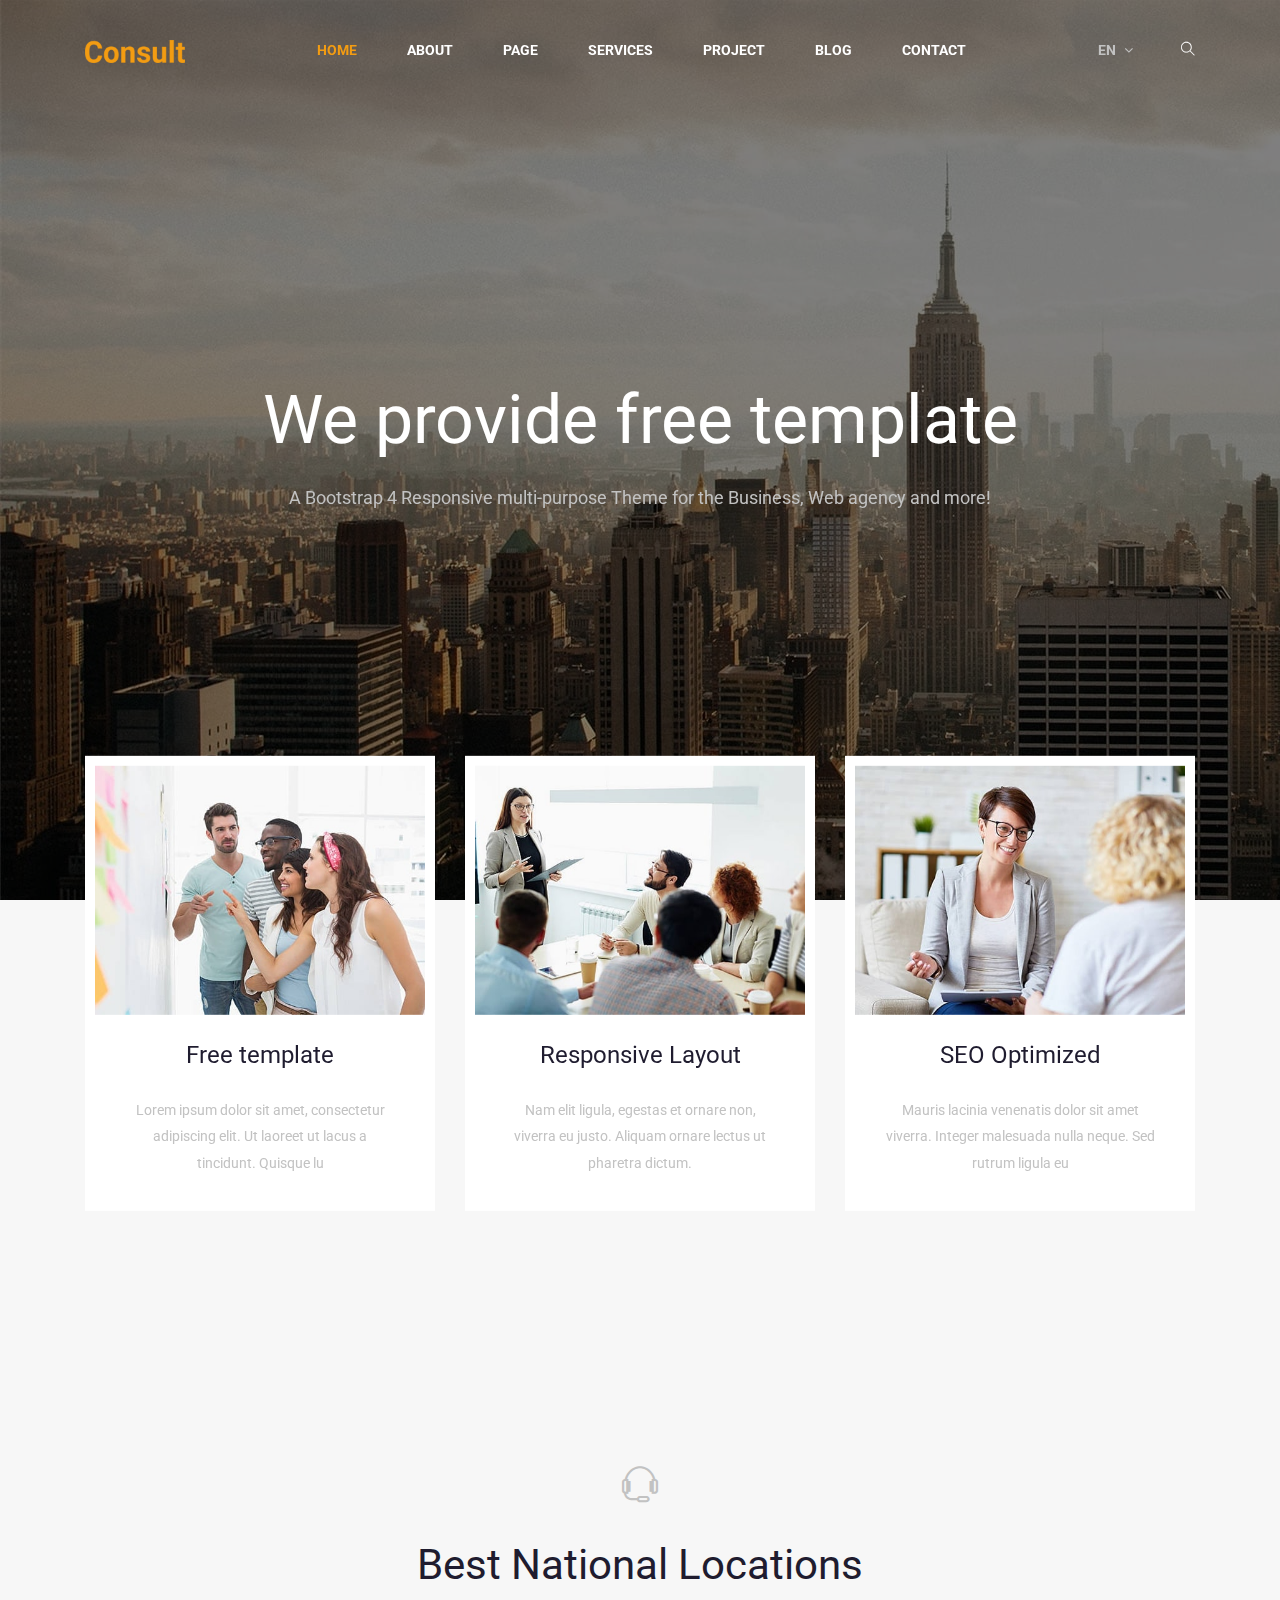
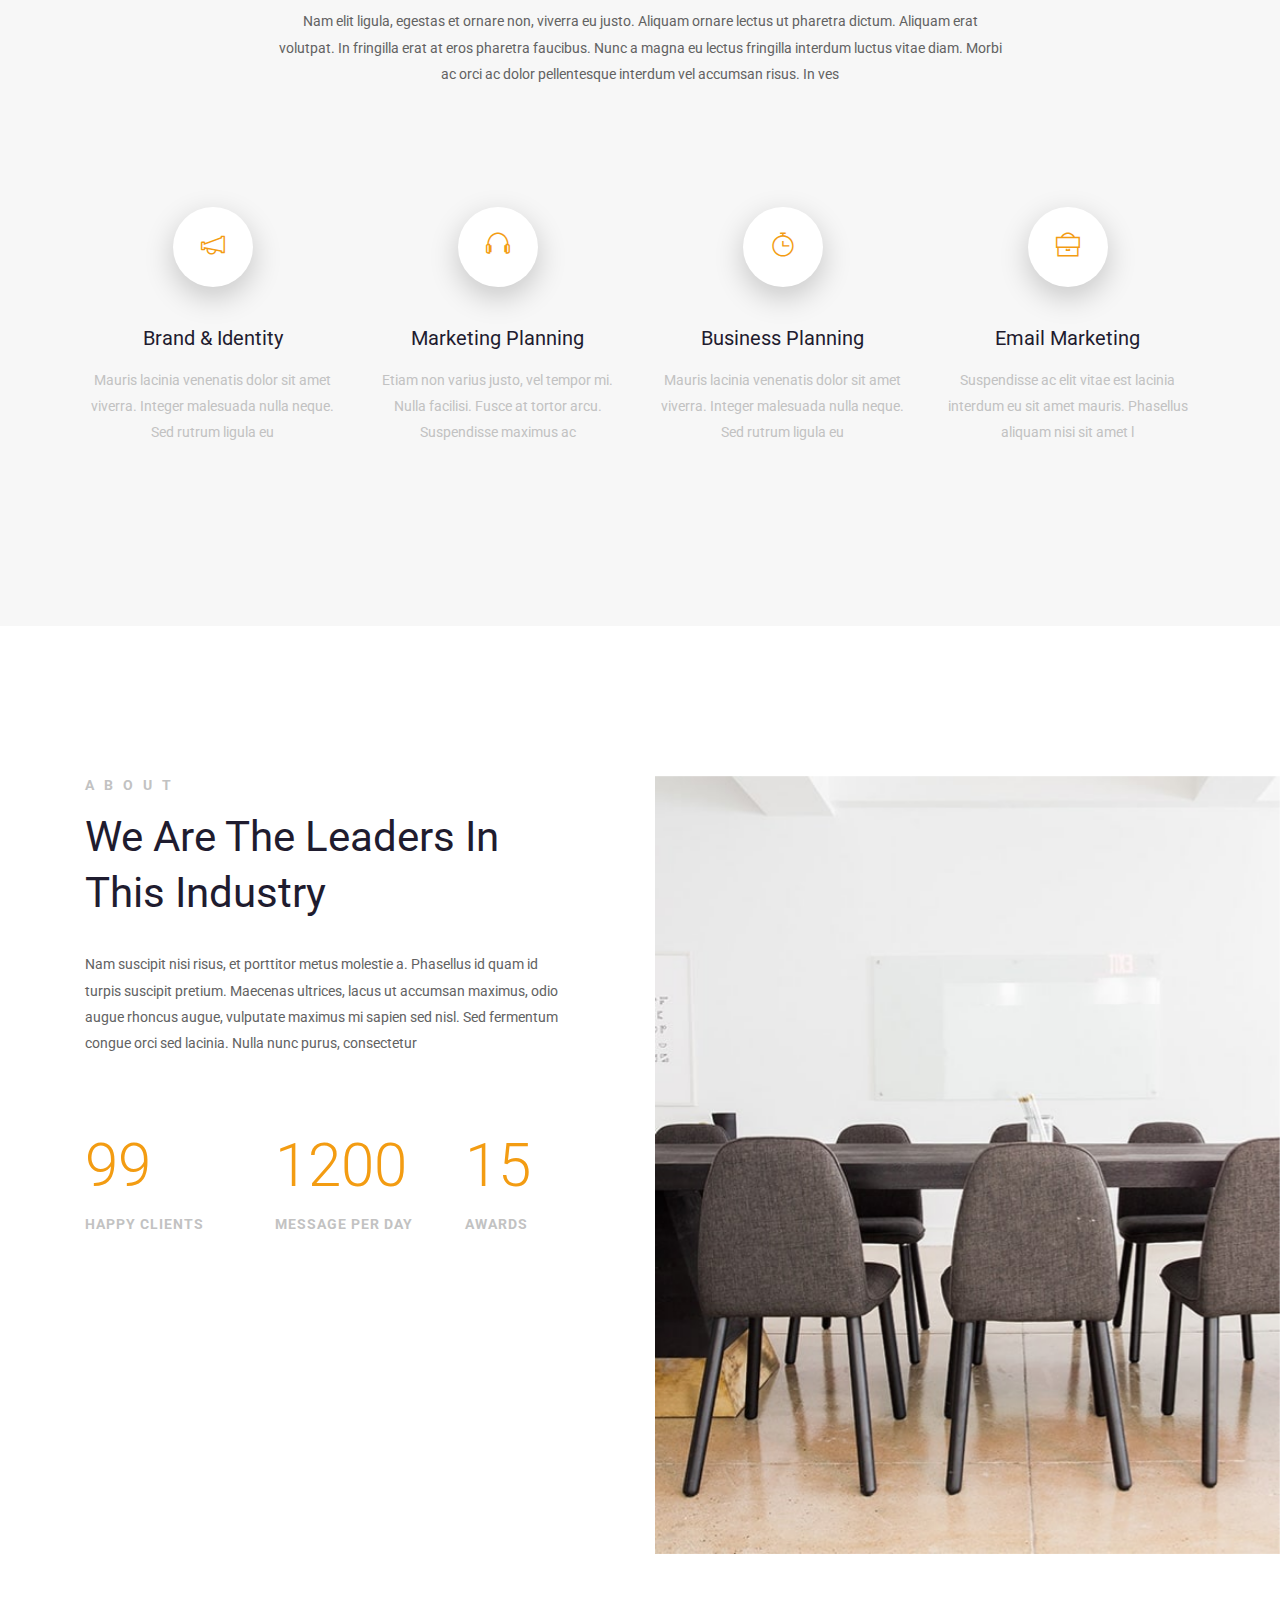
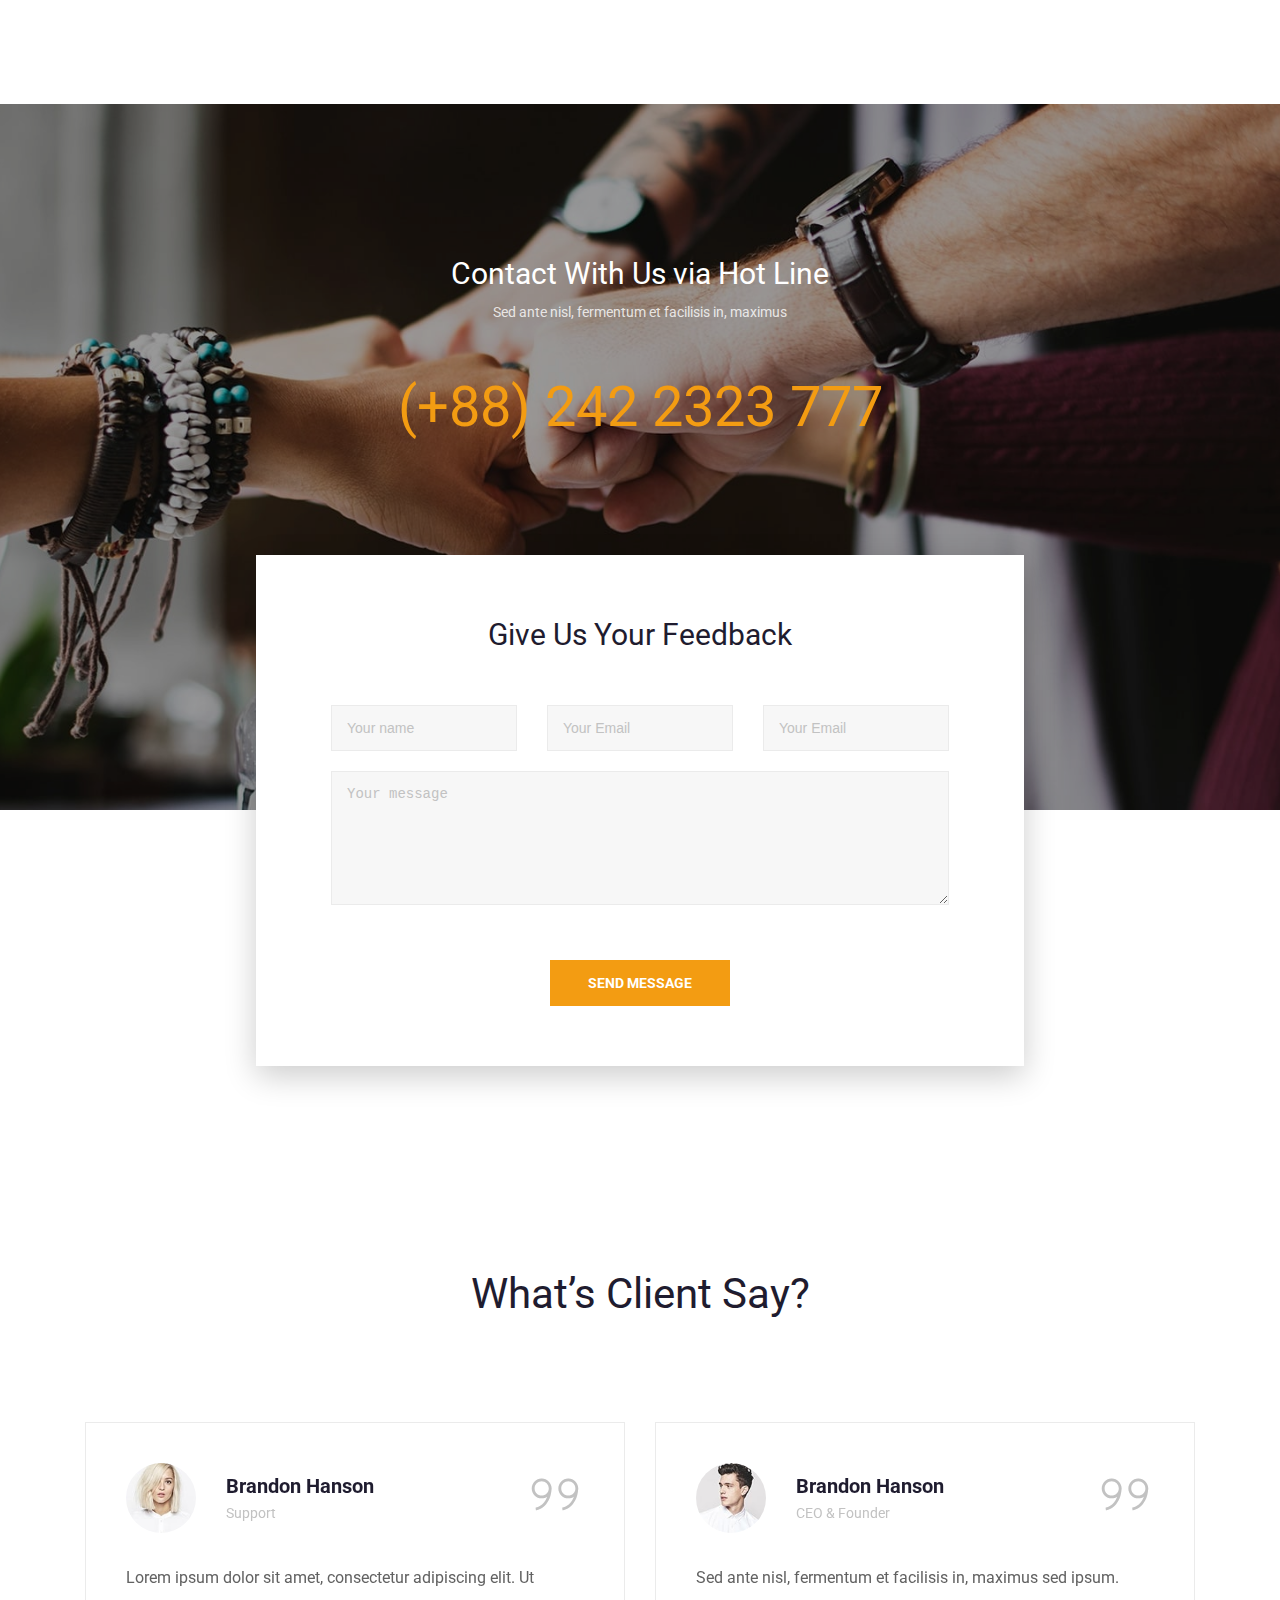
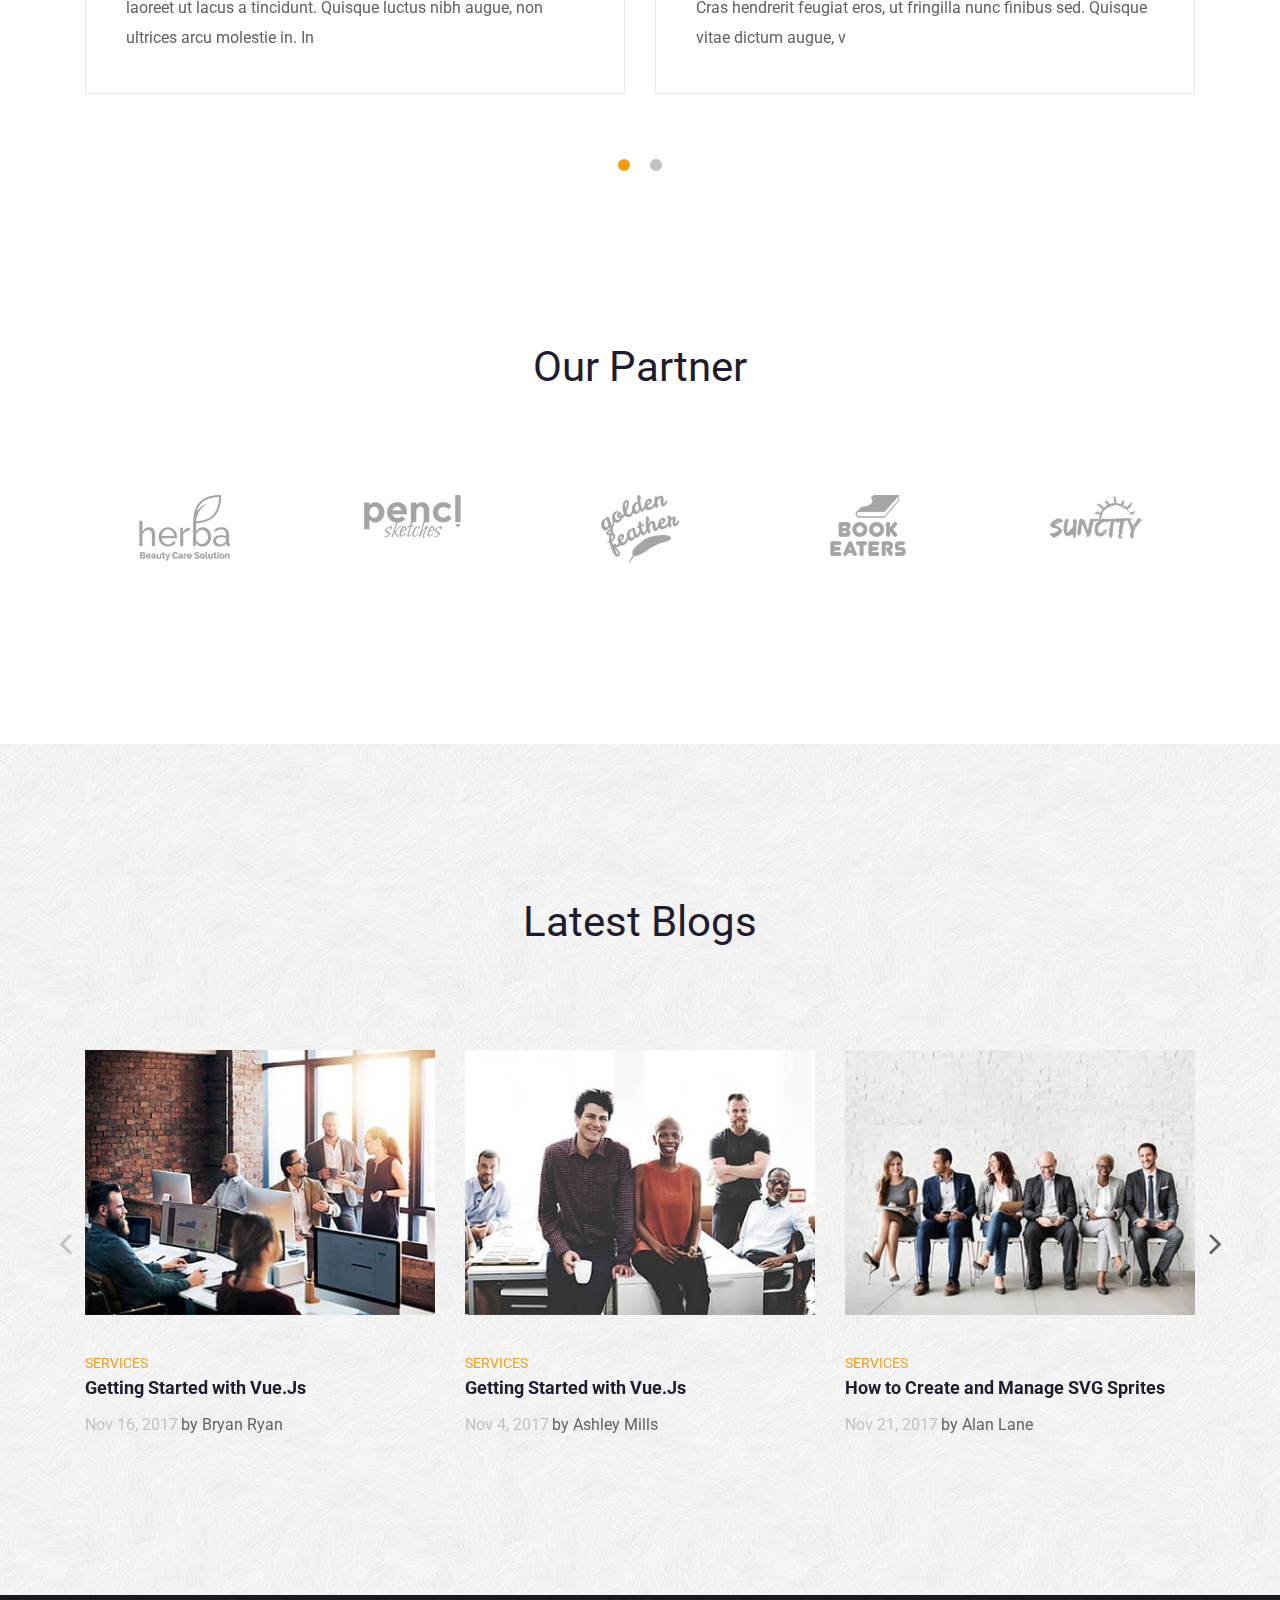
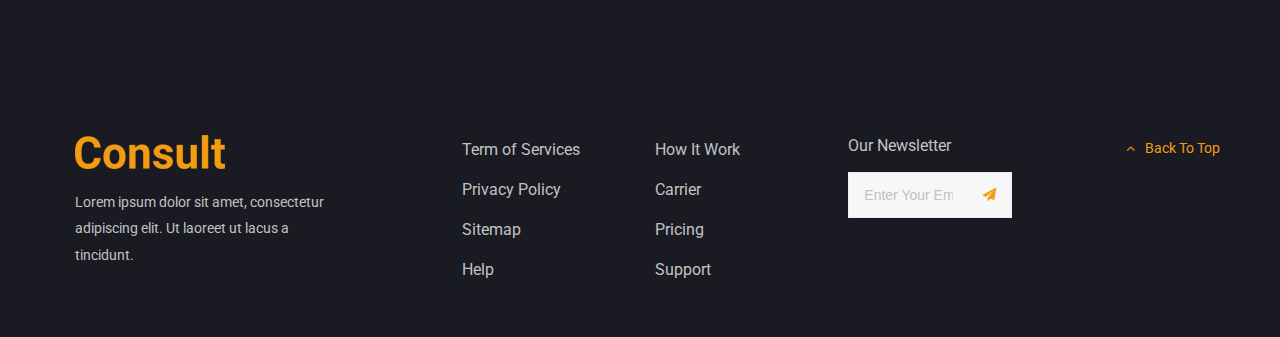
==== commit 858c8c28: "initial commit" ====
--- a/index.html
+++ b/index.html
@@ -1,545 +1,662 @@
-<!doctype html>
-<html class="no-js" lang="zxx">
-
-<head>
-    <meta charset="utf-8">
-    <meta http-equiv="x-ua-compatible" content="ie=edge">
-    <title>Lawyer</title>
-    <meta name="description" content="">
-    <meta name="viewport" content="width=device-width, initial-scale=1">
-
-    <!-- <link rel="manifest" href="site.webmanifest"> -->
-    <!-- <link rel="shortcut icon" type="image/x-icon" href="img/favicon.png"> -->
-    <!-- Place favicon.ico in the root directory -->
-
-    <!-- CSS here -->
-    <link rel="stylesheet" href="css/bootstrap.min.css">
-    <link rel="stylesheet" href="css/owl.carousel.min.css">
-    <link rel="stylesheet" href="css/magnific-popup.css">
-    <link rel="stylesheet" href="css/font-awesome.min.css">
-    <link rel="stylesheet" href="css/themify-icons.css">
-    <link rel="stylesheet" href="css/nice-select.css">
-    <link rel="stylesheet" href="css/flaticon.css">
-    <link rel="stylesheet" href="css/flaticon.css">
-    <link rel="stylesheet" href="css/gijgo.css">
-    <link rel="stylesheet" href="css/slicknav.css">
-    <link rel="stylesheet" href="css/style.css">
-    <!-- <link rel="stylesheet" href="css/responsive.css"> -->
-</head>
-
-<body>
-    <!--[if lte IE 9]>
-            <p class="browserupgrade">You are using an <strong>outdated</strong> browser. Please <a href="https://browsehappy.com/">upgrade your browser</a> to improve your experience and security.</p>
-        <![endif]-->
-
-    <!-- header-start -->
-    <header>
-        <div class="header-area ">
-            <div id="sticky-header" class="main-header-area">
-                <div class="container-fluid p-0">
-                    <div class="row align-items-center justify-content-between no-gutters">
-                        <div class="col-xl-2 col-lg-2">
-                            <div class="logo-img">
-                                <a href="index.html">
-                                    <img src="img/logo.png" alt="">
-                                </a>
-                            </div>
-                        </div>
-                        <div class="col-xl-7 col-lg-8">
-                            <div class="main-menu  d-none d-lg-block">
-                                <nav>
-                                    <ul id="navigation">
-                                        <li><a class="active" href="index.html">home</a></li>
-                                        <li><a href="about.html">About</a></li>
-                                        <li><a href="Practice.html">Practice Area</a></li>
-                                        <li><a href="#">blog <i class="ti-angle-down"></i></a>
-                                            <ul class="submenu">
-                                                <li><a href="blog.html">blog</a></li>
-                                                <li><a href="single-blog.html">single-blog</a></li>
-                                            </ul>
-                                        </li>
-                                        <li><a href="#">pages <i class="ti-angle-down"></i></a>
-                                            <ul class="submenu">
-                                                <li><a href="elements.html">elements</a></li>
-                                            </ul>
-                                        </li>
-                                        <li><a href="contact.html">Contact</a></li>
-                                    </ul>
-                                </nav>
-                            </div>
-                        </div>
-                        <div class="col-xl-3 col-lg-2 d-none d-lg-block">
-                            <div class="social_media_links">
-                                <ul>
-                                    <li><a href="#"> <i class="fa fa-facebook"></i> </a></li>
-                                    <li><a href="#"> <i class="fa fa-twitter"></i> </a></li>
-                                    <li><a href="#"> <i class="fa fa-instagram"></i> </a></li>
-                                </ul>
-                            </div>
-                        </div>
-                        <div class="col-12">
-                            <div class="mobile_menu d-block d-lg-none"></div>
-                        </div>
-                    </div>
-                </div>
-            </div>
-        </div>
-    </header>
-    <!-- header-end -->
-
-    <!-- slider_area_start -->
-    <div class="slider_area ">
-        <div class="slider_area_inner slider_bg_1 d-flex align-items-center">
-            <div class="container">
-                <div class="row">
-                    <div class="col-xl-7">
-                        <div class="single_slider">
-                            <div class="slider_text">
-                                <h3>High Quality Law <br>
-                                    Advice and Support</h3>
-                                <p>Leading Polish Lawyer in your city</p>
-                                <a href="#" class="boxed-btn4 ">Learn More</a>
-                            </div>
-                        </div>
-                    </div>
-                </div>
-            </div>
-        </div>
-    </div>
-    <!-- slider_area_end -->
-
-    <!-- about_area _start  -->
-    <div class="about_area">
-        <div class="opacity_icon d-none d-lg-block">
-            <i class="flaticon-balance"></i>
-        </div>
-        <div class="container">
-            <div class="row">
-                <div class="col-xl-6 col-md-6">
-                    <div class="single_about_info text-center">
-                        <div class="about_thumb">
-                            <img src="img/about/1.png" alt="">
-                        </div>
-                        <h3>Finest And Strongest Law <br>
-                            Firm Win The World</h3>
-                        <p>There are many variations of passages of Lorem Ipsum <br> available, but the majority have
-                            suffered alteration in <br> some form, by injected humour, or randomised words <br> which
-                            don't look even slightly believable. </p>
-                        <div class="signature">
-                            <img src="img/about/signature.png" alt="">
-                        </div>
-                    </div>
-                </div>
-                <div class="col-xl-6 col-md-6">
-                    <div class="single_about_info text-center">
-                        <div class="about_thumb">
-                            <div class="image_hover">
-                                <div class="hover_inner">
-                                    <h2>93%</h2>
-                                    <span>Success Case</span>
-                                </div>
-                            </div>
-                        </div>
-                        <h3>About Lawyer Justice</h3>
-                        <p>There are many variations of passages of Lorem Ipsum <br> available, but the majority have
-                            suffered alteration in <br> some form, by injected humour, or randomised words <br> which
-                            don't look even slightly believable. </p>
-                        <div class="total_cases">
-                            <div class="single_cases">
-                                <h4>879</h4>
-                                <p>Total Cases</p>
-                            </div>
-                            <div class="single_cases">
-                                <h4>787</h4>
-                                <p>Case Won</p>
-                            </div>
-                        </div>
-                    </div>
-                </div>
-            </div>
-        </div>
-    </div>
-    <!-- about_area _end -->
-
-    <!-- practice_area_start -->
-    <div class="practice_area">
-        <div class="container-fluid p-0">
-            <div class="row">
-                <div class="col-xl-12">
-                    <div class="section_title text-center mb-60">
-                        <h3>Practice Area</h3>
-                        <p>Many variations of passages of Lorem Ipsum available, but the majority have <br> suffered alteration in some.</p>
-                    </div>
-                </div>
-            </div>
-            <div class="row no-gutters">
-                <div class="col-xl-3 col-md-6">
-                    <div class="single_practice">
-                        <div class="practice_image">
-                            <img src="img/practice/1.png" alt="">
-                        </div>
-                        <div class="practice_hover text-center">
-                            <div class="hover_inner">
-                                <i class="flaticon-case"></i>
-                                <h3>Business Law</h3>
-                                <p>There are many variations of passages of <br> Lorem Ipsum available, <br> but the
-                                    majority have suffered</p>
-                                <a href="#" class="lern_more">Learn More</a>
-                            </div>
-                        </div>
-                    </div>
-                </div>
-                <div class="col-xl-3 col-md-6">
-                    <div class="single_practice">
-                        <div class="practice_image">
-                            <img src="img/practice/2.png" alt="">
-                        </div>
-                        <div class="practice_hover text-center">
-                            <div class="hover_inner">
-                                <i class="flaticon-courthouse"></i>
-                                <h3>Finance Law</h3>
-                                <p>There are many variations of passages of <br> Lorem Ipsum available, <br> but the
-                                    majority have suffered</p>
-                                <a href="#" class="lern_more">Learn More</a>
-                            </div>
-                        </div>
-                    </div>
-                </div>
-                <div class="col-xl-3 col-md-6">
-                    <div class="single_practice">
-                        <div class="practice_image">
-                            <img src="img/practice/3.png" alt="">
-                        </div>
-                        <div class="practice_hover text-center">
-                            <div class="hover_inner">
-                                <i class="flaticon-judge"></i>
-                                <h3>Family Law</h3>
-                                <p>There are many variations of passages of <br> Lorem Ipsum available, <br> but the
-                                    majority have suffered</p>
-                                <a href="#" class="lern_more">Learn More</a>
-                            </div>
-                        </div>
-                    </div>
-                </div>
-                <div class="col-xl-3 col-md-6">
-                    <div class="single_practice">
-                        <div class="practice_image">
-                            <img src="img/practice/4.png" alt="">
-                        </div>
-                        <div class="practice_hover text-center">
-                            <div class="hover_inner">
-                                <i class="flaticon-jury"></i>
-                                <h3>Education Law</h3>
-                                <p>There are many variations of passages of <br> Lorem Ipsum available, <br> but the
-                                    majority have suffered</p>
-                                <a href="#" class="lern_more">Learn More</a>
-                            </div>
-                        </div>
-                    </div>
-                </div>
-            </div>
-        </div>
-    </div>
-    <!-- practice_area_end -->
-
-    <!-- our_loyers-start  -->
-    <div class="our_loyers">
-        <div class="container">
-                <div class="row">
-                        <div class="col-xl-12">
-                            <div class="section_title text-center mb-60">
-                                <h3>Our Lawyers</h3>
-                                <p>Many variations of passages of Lorem Ipsum available, but the majority have <br> suffered alteration in some.</p>
-                            </div>
-                        </div>
-                    </div>
-            <div class="row">
-                <div class="col-xl-4 col-md-6 col-lg-4">
-                    <div class="single_loyers text-center">
-                        <div class="thumb">
-                            <img src="img/lawyers/1.png" alt="">
-                        </div>
-                        <h3>Henry Miller</h3>
-                        <span>Family Lawyer</span>
-                        <div class="social_links">
-                            <ul>
-                                <li><a href="#"> <i class="fa fa-facebook"></i> </a></li>
-                                <li><a href="#"> <i class="fa fa-twitter"></i> </a></li>
-                                <li><a href="#"> <i class="fa fa-instagram"></i> </a></li>
-                            </ul>
-                        </div>
-                    </div>
-                </div>
-                <div class="col-xl-4 col-md-6 col-lg-4">
-                    <div class="single_loyers text-center">
-                        <div class="thumb">
-                            <img src="img/lawyers/2.png" alt="">
-                        </div>
-                        <h3>Jon Anderson</h3>
-                        <span>Consumer Lawyer</span>
-                        <div class="social_links">
-                            <ul>
-                                <li><a href="#"> <i class="fa fa-facebook"></i> </a></li>
-                                <li><a href="#"> <i class="fa fa-twitter"></i> </a></li>
-                                <li><a href="#"> <i class="fa fa-instagram"></i> </a></li>
-                            </ul>
-                        </div>
-                    </div>
-                </div>
-                <div class="col-xl-4 col-md-6 col-lg-4">
-                    <div class="single_loyers text-center">
-                        <div class="thumb">
-                            <img src="img/lawyers/3.png" alt="">
-                        </div>
-                        <h3>Jaky Nadan</h3>
-                        <span>Criminal Lawyer</span>
-                        <div class="social_links">
-                            <ul>
-                                <li><a href="#"> <i class="fa fa-facebook"></i> </a></li>
-                                <li><a href="#"> <i class="fa fa-twitter"></i> </a></li>
-                                <li><a href="#"> <i class="fa fa-instagram"></i> </a></li>
-                            </ul>
-                        </div>
-                    </div>
-                </div>
-            </div>
-        </div>
-    </div>
-    <!-- our_loyers-end  -->
-
-    <!-- testmonial_area_start  -->
-    <div class="testmonial_area testmonial_bg_1 overlay2">
-        <div class="container">
-            <div class="row">
-                <div class="col-xl-12">
-                    <div class="testmonial_active owl-carousel">
-                        <div class="single_testmonial text-center">
-                            <i class="flaticon-straight-quotes"></i>
-                            <p>There are many variations of passages of Lorem Ipsum available, but the <br> majority have suffered alteration in some form, by injected humour, or <br> randomised words which don't look even slightly believable. </p>
-                            <div class="author_info d-flex justify-content-center align-items-center">
-                                <div class="thumb">
-                                    <img src="img/testmonial/smaill_thumb.png" alt="">
-                                </div>
-                                <span>- Millan Mirza</span>
-                            </div>
-                        </div>
-                        <div class="single_testmonial text-center">
-                            <i class="flaticon-straight-quotes"></i>
-                            <p>There are many variations of passages of Lorem Ipsum available, but the <br> majority have suffered alteration in some form, by injected humour, or <br> randomised words which don't look even slightly believable. </p>
-                            <div class="author_info d-flex justify-content-center align-items-center">
-                                <div class="thumb">
-                                    <img src="img/testmonial/smaill_thumb.png" alt="">
-                                </div>
-                                <span>- Millan Mirza</span>
-                            </div>
-                        </div>
-                        <div class="single_testmonial text-center">
-                            <i class="flaticon-straight-quotes"></i>
-                            <p>There are many variations of passages of Lorem Ipsum available, but the <br> majority have suffered alteration in some form, by injected humour, or <br> randomised words which don't look even slightly believable. </p>
-                            <div class="author_info d-flex justify-content-center align-items-center">
-                                <div class="thumb">
-                                    <img src="img/testmonial/smaill_thumb.png" alt="">
-                                </div>
-                                <span>- Millan Mirza</span>
-                            </div>
-                        </div>
-                    </div>
-                </div>
-            </div>
-        </div>
-    </div>
-    <!-- testmonial_area_end  -->
-
-    <div class="appointment_area">
-        <div class="container">
-            <div class="row align-items-center">
-                <div class="col-xl-5 col-md-6 col-lg-6">
-                    <div class="appiontment_thumb d-none d-lg-block">
-                        <img src="img/appointment/1.png" alt="">
-                    </div>
-                </div>
-                <div class="col-xl-6 offset-xl-1 col-md-6 col-md-12 col-lg-6">
-                    <div class="appointment_info">
-                        <div class="opacity_icon d-none d-lg-block">
-                            <i class="flaticon-balance"></i>
-                        </div>
-                        <h3>Make an Appointment</h3>
-                        <p>Many variations of passages of Lorem Ipsum available, but the majority have suffered alteration in some.</p>
-                        <form action="#">
-                                <div class="row">
-                                    <div class="col-xl-6 col-md-6">
-                                            <input type="text" placeholder="Your Name">
-                                    </div>
-                                    <div class="col-xl-6 col-md-6">
-                                            <input type="email" placeholder="Your Email">
-                                    </div>
-                                    <div class="col-xl-6 col-md-6">
-                                            <input type="text" placeholder="Phone no.">
-                                    </div>
-                                    <div class="col-xl-6 col-md-6">
-                                        <input id="datepicker" placeholder="Appointment date">
-                                    </div>
-                                    <div class="col-xl-12">
-                                        <textarea placeholder="Message" ></textarea>
-                                    </div>
-                                    <div class="col-xl-12">
-                                        <div class="appoinment_button">
-                                            <button class="boxed-btn5 " type="submit" >Submit</button>
-                                        </div>
-                                    </div>
-                                </div>
-        
-                            </form>
-                    </div>
-
-                </div>
-            </div>
-        </div>
-    </div>
-
-    <!-- footer_start -->
-    <footer class="footer">
-        <div class="footer_top">
-            <div class="container">
-                <div class="row">
-                    <div class="col-xl-4 col-md-6 col-lg-3">
-                        <div class="footer_widget">
-                            <div class="footer_logo">
-                                <a href="index.html">
-                                    <img src="img/logo.png" alt="">
-                                </a>
-                            </div>
-                            <p class="footer_text">200, A-block, Green road, USA <br>
-                                +10 367 267 2678 <br>
-                                <a class="domain" href="#">lawyer@contact.com</a></p>
-                            <div class="socail_links">
-                                <ul>
-                                    <li>
-                                        <a href="#">
-                                            <i class="fa fa-facebook"></i>
-                                        </a>
-                                    </li>
-                                    <li>
-                                        <a href="#">
-                                            <i class="fa fa-twitter"></i>
-                                        </a>
-                                    </li>
-                                    <li>
-                                        <a href="#">
-                                            <i class="fa fa-instagram"></i>
-                                        </a>
-                                    </li>
-                                </ul>
-                            </div>
-                        </div>
-                    </div>
-                    <div class="col-xl-2 col-md-6 col-lg-2">
-                        <div class="footer_widget">
-                            <h3 class="footer_title">
-                                    Practice Area
-                            </h3>
-                            <ul>
-                                <li><a href="#">Business law
-                                    </a></li>
-                                <li><a href="#">Finance law</a></li>
-                                <li><a href="#">Education law</a></li>
-                                <li><a href="#">Family law</a></li>
-                            </ul>
-                        </div>
-                    </div>
-                    <div class="col-xl-2 col-md-6 col-lg-2">
-                        <div class="footer_widget">
-                            <h3 class="footer_title">
-                                    Useful Links
-                            </h3>
-                            <ul>
-                                <li><a href="#">About</a></li>
-                                <li><a href="#">Blog</a></li>
-                                <li><a href="#"> Contact</a></li>
-                            </ul>
-                        </div>
-                    </div>
-                    <div class="col-xl-4 col-md-6 col-lg-4">
-                        <div class="footer_widget">
-                            <h3 class="footer_title">
-                                    Subscribe
-                            </h3>
-                            <form action="#" class="newsletter_form">
-                                <input type="text" placeholder="Enter your mail">
-                                <button type="submit">Sign Up</button>
-                            </form>
-                            <p class="newsletter_text">Subscribe newsletter to get updates</p>
-                        </div>
-                    </div>
-                </div>
-            </div>
-        </div>
-        <div class="copy-right_text">
-            <div class="container">
-                <div class="footer_border"></div>
-                <div class="row">
-                    <div class="col-xl-12">
-                        <p class="copy_right text-center">
-                            <!-- Link back to Colorlib can't be removed. Template is licensed under CC BY 3.0. -->
-Copyright &copy;<script>document.write(new Date().getFullYear());</script> All rights reserved | This template is made with <i class="fa fa-heart-o" aria-hidden="true"></i> by <a href="https://colorlib.com" target="_blank">Colorlib</a>
-<!-- Link back to Colorlib can't be removed. Template is licensed under CC BY 3.0. -->
-                        </p>
-                    </div>
-                </div>
-            </div>
-        </div>
-    </footer>
-    <!-- footer_end -->
-
-
-    <!-- JS here -->
-    <script src="js/vendor/modernizr-3.5.0.min.js"></script>
-    <script src="js/vendor/jquery-1.12.4.min.js"></script>
-    <script src="js/popper.min.js"></script>
-    <script src="js/bootstrap.min.js"></script>
-    <script src="js/owl.carousel.min.js"></script>
-    <script src="js/isotope.pkgd.min.js"></script>
-    <script src="js/ajax-form.js"></script>
-    <script src="js/waypoints.min.js"></script>
-    <script src="js/jquery.counterup.min.js"></script>
-    <script src="js/imagesloaded.pkgd.min.js"></script>
-    <script src="js/scrollIt.js"></script>
-    <script src="js/jquery.scrollUp.min.js"></script>
-    <script src="js/wow.min.js"></script>
-    <script src="js/nice-select.min.js"></script>
-    <script src="js/gijgo.min.js"></script>
-    <script src="js/jquery.slicknav.min.js"></script>
-    <script src="js/jquery.magnific-popup.min.js"></script>
-    <script src="js/plugins.js"></script>
-
-    <!--contact js-->
-    <script src="js/contact.js"></script>
-    <script src="js/jquery.ajaxchimp.min.js"></script>
-    <script src="js/jquery.form.js"></script>
-    <script src="js/jquery.validate.min.js"></script>
-    <script src="js/mail-script.js"></script>
-
-    <script src="js/main.js"></script>
-
-    <script>
-            $('#datepicker').datepicker({
-                iconsLibrary: 'fontawesome',
-                // disableDaysOfWeek: [0, 0],
-            //     icons: {
-            //      rightIcon: '<span class="fa fa-caret-down"></span>'
-            //  }
-            });
-            $('#datepicker2').datepicker({
-                iconsLibrary: 'fontawesome',
-                icons: {
-                 rightIcon: '<span class="fa fa-caret-down"></span>'
-             }
-    
-            });
-            var timepicker = $('#timepicker').timepicker({
-             format: 'HH.MM'
-         });
-        </script>
-</body>
-
-</html>+<!DOCTYPE html>
+<html>
+	<head>
+		<title>Home</title>
+		<meta charset="utf-8">
+		<meta name="viewport" content="width=device-width, initial-scale=1.0, maximum-scale=1.0, user-scalable=no">
+		<meta name="format-detection" content="telephone=no">
+		<meta name="apple-mobile-web-app-capable" content="yes">
+		<!-- Fonts-->
+		<link rel="stylesheet" type="text/css" href="assets/fonts/fontawesome/font-awesome.min.css">
+		<link rel="stylesheet" type="text/css" href="assets/fonts/themify-icons/themify-icons.css">
+		<!-- Vendors-->
+		<link rel="stylesheet" type="text/css" href="assets/vendors/bootstrap4/bootstrap-grid.min.css">
+		<link rel="stylesheet" type="text/css" href="assets/vendors/magnific-popup/magnific-popup.min.css">
+		<link rel="stylesheet" type="text/css" href="assets/vendors/owl.carousel/owl.carousel.css">
+		<link rel="stylesheet" type="text/css" href="assets/vendors/_jquery/jquery.min.css">
+		<!-- <link rel="stylesheet" type="text/css" href="assets/vendors/bootstrap4/bootstrap-grid.min.css"> -->
+		<!-- <link rel="stylesheet" type="text/css" href="assets/vendors/bootstrap4/bootstrap-grid.min.css"> -->
+		<!-- App & fonts-->
+		<link rel="stylesheet" type="text/css" href="https://fonts.googleapis.com/css?family=Roboto:300,300i,400,400i,700,700i&amp;amp;subset=latin-ext">
+		<link rel="stylesheet" type="text/css" href="assets/css/main.css"><!--[if lt IE 9]>
+			<script src="https://oss.maxcdn.com/libs/html5shiv/3.7.0/html5shiv.js"></script>
+		<![endif]-->
+	</head>
+	
+	<body>
+		<div class="page-wrap">
+			
+			<!-- header -->
+			<header class="header header__style-02">
+				<div class="container">
+					<div class="header__logo"><a href="index.html"><img src="assets/img/logo.png" alt=""/></a></div>
+					<div class="header__toogleGroup">
+						<div class="header__chooseLanguage">
+										
+										<!-- dropdown -->
+										<div class="dropdown" data-init="dropdown"><a class="dropdown__toggle" href="javascript:void(0)">EN <i class="fa fa-angle-down" aria-hidden="true"></i></a>
+											<div class="dropdown__content" data-position="right">
+												<ul class="list-style-none">
+													<li><a href="#">EN</a></li>
+													<li><a href="#">DE</a></li>
+													<li><a href="#">VI</a></li>
+												</ul>
+											</div>
+										</div><!-- End / dropdown -->
+										
+						</div>
+						<div class="search-form">
+							<div class="search-form__toggle"><i class="ti-search"></i></div>
+							<div class="search-form__form">
+												
+												<!-- form-search -->
+												<div class="form-search">
+													<form>
+														<input class="form-control" type="text" placeholder="Hit enter to search or ESC to close"/>
+													</form>
+												</div><!-- End / form-search -->
+												
+							</div>
+						</div>
+					</div>
+					
+					<!-- consult-nav -->
+					<nav class="consult-nav">
+						
+						<!-- consult-menu -->
+						<ul class="consult-menu">
+							<li class="current-menu-item"><a href="index.html">Home</a>
+							</li>
+							<li><a href="about.html">about</a>
+							</li>
+							<li class="menu-item-has-children"><a href="#">page</a>
+								<ul class="sub-menu">
+									<li><a href="comming-soon.html">Comming Soon</a>
+									</li>
+									<li><a href="404.html">404</a>
+									</li>
+									<li><a href="typography.html">Typography</a>
+									</li>
+								</ul>
+							</li>
+							<li><a href="service.html">services</a>
+							</li>
+							<li class="menu-item-has-children"><a href="project.html">project</a>
+								<ul class="sub-menu">
+									<li><a href="project-detail.html">Project detail</a>
+									</li>
+								</ul>
+							</li>
+							<li class="menu-item-has-children"><a href="blog.html">blog</a>
+								<ul class="sub-menu">
+									<li><a href="blog-detail.html">Blog detail</a>
+									</li>
+								</ul>
+							</li>
+							<li><a href="contact.html">contact</a>
+							</li>
+						</ul><!-- consult-menu -->
+						
+						<div class="navbar-toggle"><span></span><span></span><span></span></div>
+					</nav><!-- End / consult-nav -->
+					
+				</div>
+			</header><!-- End / header -->
+			
+			<!-- Content-->
+			<div class="md-content">
+				
+				<!-- slider -->
+				<div class="slider">
+					
+					<!-- carousel__element owl-carousel -->
+					<div class="carousel__element owl-carousel" data-options='{"items":1,"loop":true,"dots":false,"nav":false,"margin":0, "autoplay": true, "autoplayTimeout": 3000}'>
+						<div class="slider__item" style="background-image: url('assets/img/slider.jpg');">
+							<div class="md-tb">
+								<div class="md-tb__cell">
+									<div class="slider__content">
+										<div class="container">
+											<h2>We provide free template</h2>
+											<p>A Bootstrap 4 Responsive multi-purpose Theme for the Business, Web agency and more!</p>
+										</div>
+									</div>
+								</div>
+							</div>
+						</div>
+						<div class="slider__item" style="background-image: url('https://picsum.photos/1920/1080');">
+							<div class="md-tb">
+								<div class="md-tb__cell">
+									<div class="slider__content">
+										<div class="container">
+											<h2>We create the trend</h2>
+											<p>Curabitur elementum urna augue, eu porta purus gravida in. Cras consectetur, lorem a cursus vestibulum, ligula purus iaculis nulla, in dignissim risus turpis id justo. Sed eleifend ante et ligula elei</p>
+										</div>
+									</div>
+								</div>
+							</div>
+						</div>
+					</div><!-- End / carousel__element owl-carousel -->
+					
+				</div><!-- End / slider -->
+				
+				<!-- Service-->
+				
+				<!-- Section -->
+				<section class="md-section" style="background-color:#f7f7f7;padding:0;">
+					<div class="container">
+						<div class="textbox-group">
+							<div class="row">
+								<div class="col-md-4 col-lg-4 ">
+									
+									<!-- textbox -->
+									<div class="textbox">
+										<div class="textbox__image"><a href="#"><img src="assets/img/services/4.jpg" alt=""/></a></div>
+										<div class="textbox__body">
+											<h2 class="textbox__title"><a href="#">Free template</a></h2>
+											<div class="textbox__description">Lorem ipsum dolor sit amet, consectetur adipiscing elit. Ut laoreet ut lacus a tincidunt. Quisque lu</div>
+										</div>
+									</div><!-- End / textbox -->
+									
+								</div>
+								<div class="col-md-4 col-lg-4 ">
+									
+									<!-- textbox -->
+									<div class="textbox">
+										<div class="textbox__image"><a href="#"><img src="assets/img/services/5.jpg" alt=""/></a></div>
+										<div class="textbox__body">
+											<h2 class="textbox__title"><a href="#">Responsive Layout</a></h2>
+											<div class="textbox__description">Nam elit ligula, egestas et ornare non, viverra eu justo. Aliquam ornare lectus ut pharetra dictum. </div>
+										</div>
+									</div><!-- End / textbox -->
+									
+								</div>
+								<div class="col-md-4 col-lg-4 ">
+									
+									<!-- textbox -->
+									<div class="textbox">
+										<div class="textbox__image"><a href="#"><img src="assets/img/services/6.jpg" alt=""/></a></div>
+										<div class="textbox__body">
+											<h2 class="textbox__title"><a href="#">SEO Optimized</a></h2>
+											<div class="textbox__description">Mauris lacinia venenatis dolor sit amet viverra. Integer malesuada nulla neque. Sed rutrum ligula eu</div>
+										</div>
+									</div><!-- End / textbox -->
+									
+								</div>
+							</div>
+						</div>
+					</div>
+				</section>
+				<!-- End / Section -->
+				
+				
+				<!-- Section -->
+				<section class="md-section" style="background-color:#f7f7f7;padding-top:0;">
+					<div class="container">
+						<div class="row">
+							<div class="col-md-10 col-lg-8 offset-0 offset-sm-0 offset-md-1 offset-lg-2 ">
+								
+								<!-- iconbox -->
+								<div class="iconbox">
+									<div class="iconbox__icon"><i class="ti-headphone-alt"></i></div>
+									<div>
+										<h2 class="iconbox__title"><a href="#">Best National Locations</a></h2>
+										<div class="iconbox__description">Nam elit ligula, egestas et ornare non, viverra eu justo. Aliquam ornare lectus ut pharetra dictum. Aliquam erat volutpat. In fringilla erat at eros pharetra faucibus. Nunc a magna eu lectus fringilla interdum luctus vitae diam. Morbi ac orci ac dolor pellentesque interdum vel accumsan risus. In ves</div>
+									</div>
+								</div><!-- End / iconbox -->
+								
+							</div>
+						</div>
+						<div class="row">
+							<div class="col-sm-6 col-md-6 col-lg-3 ">
+								
+								<!-- iconbox -->
+								<div class="iconbox iconbox__style-02">
+									<div class="iconbox__icon"><i class="ti-announcement"></i></div>
+									<div>
+										<h2 class="iconbox__title"><a href="#">Brand &amp; Identity</a></h2>
+										<div class="iconbox__description">Mauris lacinia venenatis dolor sit amet viverra. Integer malesuada nulla neque. Sed rutrum ligula eu</div>
+									</div>
+								</div><!-- End / iconbox -->
+								
+							</div>
+							<div class="col-sm-6 col-md-6 col-lg-3 ">
+								
+								<!-- iconbox -->
+								<div class="iconbox iconbox__style-02">
+									<div class="iconbox__icon"><i class="ti-headphone"></i></div>
+									<div>
+										<h2 class="iconbox__title"><a href="#">Marketing Planning</a></h2>
+										<div class="iconbox__description">Etiam non varius justo, vel tempor mi. Nulla facilisi. Fusce at tortor arcu. Suspendisse maximus ac </div>
+									</div>
+								</div><!-- End / iconbox -->
+								
+							</div>
+							<div class="col-sm-6 col-md-6 col-lg-3 ">
+								
+								<!-- iconbox -->
+								<div class="iconbox iconbox__style-02">
+									<div class="iconbox__icon"><i class="ti-timer"></i></div>
+									<div>
+										<h2 class="iconbox__title"><a href="#">Business Planning</a></h2>
+										<div class="iconbox__description">Mauris lacinia venenatis dolor sit amet viverra. Integer malesuada nulla neque. Sed rutrum ligula eu</div>
+									</div>
+								</div><!-- End / iconbox -->
+								
+							</div>
+							<div class="col-sm-6 col-md-6 col-lg-3 ">
+								
+								<!-- iconbox -->
+								<div class="iconbox iconbox__style-02">
+									<div class="iconbox__icon"><i class="ti-briefcase"></i></div>
+									<div>
+										<h2 class="iconbox__title"><a href="#">Email Marketing</a></h2>
+										<div class="iconbox__description">Suspendisse ac elit vitae est lacinia interdum eu sit amet mauris. Phasellus aliquam nisi sit amet l</div>
+									</div>
+								</div><!-- End / iconbox -->
+								
+							</div>
+						</div>
+					</div>
+				</section>
+				<!-- End / Section -->
+				
+				<!-- About-->
+				
+				<!-- Section -->
+				<section class="md-section">
+					<div class="container">
+						<div class="row">
+							<div class="col-lg-6 ">
+								
+								<!-- title-01 -->
+								<div class="title-01 title-01__style-03 md-text-left">
+									<h6 class="title-01__subTitle">about</h6>
+									<h2 class="title-01__title">We Are The Leaders In This Industry</h2>
+									<div>Nam suscipit nisi risus, et porttitor metus molestie a. Phasellus id quam id turpis suscipit pretium. Maecenas ultrices, lacus ut accumsan maximus, odio augue rhoncus augue, vulputate maximus mi sapien sed nisl. Sed fermentum congue orci sed lacinia. Nulla nunc purus, consectetur</div>
+								</div><!-- End / title-01 -->
+								
+								<div class="row">
+									<div class="col-sm-4 ">
+										
+										<!-- box-number -->
+										<div class="box-number">
+											<div class="box-number__number">
+												<h2 class="js-counter" data-counter-time="2000" data-counter-delay="10">99</h2>
+											</div>
+											<div class="box-number__description">Happy clients</div>
+										</div><!-- End / box-number -->
+										
+									</div>
+									<div class="col-sm-4 ">
+										
+										<!-- box-number -->
+										<div class="box-number">
+											<div class="box-number__number">
+												<h2 class="js-counter" data-counter-time="2000" data-counter-delay="10">1200</h2>
+											</div>
+											<div class="box-number__description">Message per Day</div>
+										</div><!-- End / box-number -->
+										
+									</div>
+									<div class="col-sm-4 ">
+										
+										<!-- box-number -->
+										<div class="box-number">
+											<div class="box-number__number">
+												<h2 class="js-counter" data-counter-time="2000" data-counter-delay="10">15</h2>
+											</div>
+											<div class="box-number__description">Awards</div>
+										</div><!-- End / box-number -->
+										
+									</div>
+								</div>
+							</div>
+							<div class="col-lg-6 ">
+								<div class="js-consult-slider">
+									
+									<!-- carousel__element owl-carousel -->
+									<div class="carousel__element owl-carousel" data-options='{"items":1,"loop":true,"dots":false,"nav":false,"margin":30,"responsive":{"0":{"items":2},"576":{"items":3},"992":{"items":1}}}'>
+										<div class="image-full"><img src="assets/img/image-01.jpg" alt=""></div>
+										<div class="image-full"><img src="assets/img/image-02.jpg" alt=""></div>
+									</div><!-- End / carousel__element owl-carousel -->
+									
+								</div>
+							</div>
+						</div>
+					</div>
+				</section>
+				<!-- End / Section -->
+				
+				<!-- Contact us-->
+				
+				<!-- Section -->
+				<section class="md-section md-skin-dark js-consult-form" style="background-image:url(&quot;assets/img/backgrounds/1.jpg&quot;);">
+					<div class="md-overlay"></div>
+					<div class="container">
+						<div class="row">
+							<div class="col-lg-8 offset-0 offset-sm-0 offset-md-0 offset-lg-2 ">
+								
+								<!-- title-01 -->
+								<div class="title-01 title-01__style-02">
+									<h2 class="title-01__title">Contact With Us via Hot Line</h2>
+									<div>Sed ante nisl, fermentum et facilisis in, maximus </div>
+								</div><!-- End / title-01 -->
+								
+								<div class="consult-phone">(+88) 242 2323 777</div>
+							</div>
+						</div>
+						
+						<!-- form-01 -->
+						<div class="form-01 consult-form js-consult-form__content">
+							<h2 class="form-01__title">Give Us Your Feedback</h2>
+							<form class="form-01__form">
+								<div class="form__item form__item--03">
+									<input type="text" name="name" placeholder="Your name"/>
+								</div>
+								<div class="form__item form__item--03">
+									<input type="text" name="phone" placeholder="Your Email"/>
+								</div>
+								<div class="form__item form__item--03">
+									<input type="email" name="email" placeholder="Your Email"/>
+								</div>
+								<div class="form__item">
+									<textarea rows="3" name="Your message" placeholder="Your message"></textarea>
+								</div>
+								<div class="form__button"><a class="btn btn-primary btn-w180" href="#">send message</a>
+								</div>
+							</form>
+						</div><!-- End / form-01 -->
+						
+					</div>
+				</section>
+				<!-- End / Section -->
+				
+				<!-- What’s Client Say ?-->
+				
+				<!-- Section -->
+				<section class="md-section" style="padding-bottom:0;">
+					<div class="container">
+						<div class="row">
+							<div class="col-md-8 col-lg-8 offset-0 offset-sm-0 offset-md-2 offset-lg-2 ">
+								
+								<!-- title-01 -->
+								<div class="title-01" style="margin-bottom:50px;">
+									<h2 class="title-01__title">What’s Client Say?</h2>
+								</div><!-- End / title-01 -->
+								
+							</div>
+						</div>
+						<div class="consult-slide">
+							
+							<!-- carousel__element owl-carousel -->
+							<div class="carousel__element owl-carousel" data-options='{"loop":true,"dots":true,"nav":false,"margin":30,"responsive":{"0":{"items":1},"992":{"items":2}}}'>
+								
+								<!-- testimonial -->
+								<div class="testimonial">
+									<div class="testimonial__info"><a class="testimonial__avatar" href="#"><img src="assets/img/avatars/avatar-01.jpg" alt=""/></a>
+										<h5 class="testimonial__name">Brandon Hanson</h5><span class="testimonial__position">Support</span>
+									</div>
+									<div class="testimonial__content">
+										<div class="testimonial__text">Lorem ipsum dolor sit amet, consectetur adipiscing elit. Ut laoreet ut lacus a tincidunt. Quisque luctus nibh augue, non ultrices arcu molestie in. In</div>
+									</div>
+								</div><!-- End / testimonial -->
+								
+								
+								<!-- testimonial -->
+								<div class="testimonial">
+									<div class="testimonial__info"><a class="testimonial__avatar" href="#"><img src="assets/img/avatars/avatar-02.jpg" alt=""/></a>
+										<h5 class="testimonial__name">Brandon Hanson</h5><span class="testimonial__position">CEO &amp; Founder</span>
+									</div>
+									<div class="testimonial__content">
+										<div class="testimonial__text">Sed ante nisl, fermentum et facilisis in, maximus sed ipsum. Cras hendrerit feugiat eros, ut fringilla nunc finibus sed. Quisque vitae dictum augue, v</div>
+									</div>
+								</div><!-- End / testimonial -->
+								
+								
+								<!-- testimonial -->
+								<div class="testimonial">
+									<div class="testimonial__info"><a class="testimonial__avatar" href="#"><img src="assets/img/avatars/1.jpg" alt=""/></a>
+										<h5 class="testimonial__name">Maria Gutierrez</h5><span class="testimonial__position">Designer</span>
+									</div>
+									<div class="testimonial__content">
+										<div class="testimonial__text">Mauris lacinia venenatis dolor sit amet viverra. Integer malesuada nulla neque. Sed rutrum ligula eu sagittis volutpat. Aliquam erat volutpat. Praesen</div>
+									</div>
+								</div><!-- End / testimonial -->
+								
+							</div><!-- End / carousel__element owl-carousel -->
+							
+						</div>
+					</div>
+				</section>
+				<!-- End / Section -->
+				
+				<!-- Our partner-->
+				
+				<!-- Section -->
+				<section class="md-section">
+					<div class="container">
+						<div class="row">
+							<div class="col-md-8 col-lg-8 offset-0 offset-sm-0 offset-md-2 offset-lg-2 ">
+								
+								<!-- title-01 -->
+								<div class="title-01">
+									<h2 class="title-01__title">Our Partner</h2>
+								</div><!-- End / title-01 -->
+								
+							</div>
+						</div>
+						
+						<!-- carousel__element owl-carousel -->
+						<div class="carousel__element owl-carousel" data-options='{"loop":true,"dots":false,"nav":true,"margin":30,"responsive":{"0":{"items":2},"768":{"items":3},"992":{"items":5}}}'>
+							
+							<!--  -->
+							<div>
+								<div class="brand-01__image"><img src="assets/img/brands/1.png" alt=""/></div>
+							</div><!-- End /  -->
+							
+							
+							<!--  -->
+							<div>
+								<div class="brand-01__image"><img src="assets/img/brands/2.png" alt=""/></div>
+							</div><!-- End /  -->
+							
+							
+							<!--  -->
+							<div>
+								<div class="brand-01__image"><img src="assets/img/brands/3.png" alt=""/></div>
+							</div><!-- End /  -->
+							
+							
+							<!--  -->
+							<div>
+								<div class="brand-01__image"><img src="assets/img/brands/4.png" alt=""/></div>
+							</div><!-- End /  -->
+							
+							
+							<!--  -->
+							<div>
+								<div class="brand-01__image"><img src="assets/img/brands/5.png" alt=""/></div>
+							</div><!-- End /  -->
+							
+						</div><!-- End / carousel__element owl-carousel -->
+						
+					</div>
+				</section>
+				<!-- End / Section -->
+				
+				<!-- Latest Blogs -->
+				
+				<!-- Section -->
+				<section class="md-section consult-background">
+					<div class="container">
+						<div class="row">
+							<div class="col-md-8 col-lg-8 offset-0 offset-sm-0 offset-md-2 offset-lg-2 ">
+								
+								<!-- title-01 -->
+								<div class="title-01">
+									<h2 class="title-01__title">Latest Blogs</h2>
+								</div><!-- End / title-01 -->
+								
+							</div>
+						</div>
+						
+						<!-- carousel__element owl-carousel -->
+						<div class="carousel__element owl-carousel" data-options='{"loop":false,"dots":false,"nav":true,"margin":30,"responsive":{"0":{"items":1},"768":{"items":2},"992":{"items":3}}}'>
+							
+							<!--  -->
+							<div>
+								<div class="post-01__media"><a href="#"><img src="assets/img/blogs/related-1.jpg" alt=""/></a>
+								</div>
+								<div>
+									<ul class="post-01__categories">
+										<li><a href="#">Services</a></li>
+									</ul>
+									<h2 class="post-01__title"><a href="#">Getting Started with Vue.Js</a></h2>
+									<div class="post-01__time">Nov 16, 2017</div>
+									<div class="post-01__note">by Bryan Ryan</div>
+								</div>
+							</div><!-- End /  -->
+							
+							
+							<!--  -->
+							<div>
+								<div class="post-01__media"><a href="#"><img src="assets/img/blogs/related-2.jpg" alt=""/></a>
+								</div>
+								<div>
+									<ul class="post-01__categories">
+										<li><a href="#">Services</a></li>
+									</ul>
+									<h2 class="post-01__title"><a href="#">Getting Started with Vue.Js</a></h2>
+									<div class="post-01__time">Nov 4, 2017</div>
+									<div class="post-01__note">by Ashley Mills</div>
+								</div>
+							</div><!-- End /  -->
+							
+							
+							<!--  -->
+							<div>
+								<div class="post-01__media"><a href="#"><img src="assets/img/blogs/related-3.jpg" alt=""/></a>
+								</div>
+								<div>
+									<ul class="post-01__categories">
+										<li><a href="#">Services</a></li>
+									</ul>
+									<h2 class="post-01__title"><a href="#">How to Create and Manage SVG Sprites</a></h2>
+									<div class="post-01__time">Nov 21, 2017</div>
+									<div class="post-01__note">by Alan Lane</div>
+								</div>
+							</div><!-- End /  -->
+							
+							
+							<!--  -->
+							<div>
+								<div class="post-01__media"><a href="#"><img src="assets/img/blogs/related-4.jpg" alt=""/></a>
+								</div>
+								<div>
+									<ul class="post-01__categories">
+										<li><a href="#">Business</a></li>
+									</ul>
+									<h2 class="post-01__title"><a href="#">Free Sketch Plugins</a></h2>
+									<div class="post-01__time">Nov 2, 2017</div>
+									<div class="post-01__note">by Alan Lane</div>
+								</div>
+							</div><!-- End /  -->
+							
+						</div><!-- End / carousel__element owl-carousel -->
+						
+					</div>
+				</section>
+				<!-- End / Section -->
+				
+			</div>
+			<!-- End / Content-->
+			
+			<!-- footer -->
+			<footer class="footer">
+				<div class="footer__main">
+					<div class="row row-eq-height">
+						<div class="col-8 col-sm-7 col-md-9 col-lg-3 ">
+							<div class="footer__item"><a class="consult_logo" href="#"><img src="assets/img/logo.png" alt=""/></a>
+								<p>Lorem ipsum dolor sit amet, consectetur adipiscing elit. Ut laoreet ut lacus a tincidunt.</p>
+							</div>
+						</div>
+						<div class="col-sm-6 col-md-4 col-lg-3 col-xl-2 offset-0 offset-sm-0 offset-md-0 offset-lg-0 offset-xl-1 ">
+							<div class="footer__item">
+									
+									<!-- widget-text__widget -->
+									<section class="widget-text__widget widget">
+										<div class="widget-text__content">
+											<ul>
+												<li><a href="#">Term of Services </a></li>
+												<li><a href="#">Privacy Policy </a></li>
+												<li><a href="#">Sitemap </a></li>
+												<li><a href="#">Help</a></li>
+											</ul>
+										</div>
+									</section><!-- End / widget-text__widget -->
+									
+							</div>
+						</div>
+						<div class="col-sm-6 col-md-4 col-lg-2 col-xl-2 ">
+							<div class="footer__item">
+									
+									<!-- widget-text__widget -->
+									<section class="widget-text__widget widget">
+										<div class="widget-text__content">
+											<ul>
+												<li><a href="#">How It Work </a></li>
+												<li><a href="#">Carrier </a></li>
+												<li><a href="#">Pricing </a></li>
+												<li><a href="#">Support</a></li>
+											</ul>
+										</div>
+									</section><!-- End / widget-text__widget -->
+									
+							</div>
+						</div>
+						<div class="col-md-4 col-lg-2 col-xl-2 ">
+							<div class="footer__item">
+									
+									<!-- form-sub -->
+									<div class="form-sub">
+										<h4 class="form-sub__title">Our Newsletter</h4>
+										<form class="form-sub__form">
+											<div class="form-item">
+												<input class="form-control" type="email" placeholder="Enter Your Email Address..."/>
+											</div>
+											<div class="form-submit">
+												<button class="form-button" type="submit"><i class="fa fa-paper-plane" aria-hidden="true"></i></button>
+											</div>
+										</form>
+									</div><!-- End / form-sub -->
+									
+							</div>
+						</div>
+						<div class="col-sm-6 col-md-4 col-lg-2 col-xl-2  consult_backToTop">
+							<div class="footer__item"><a href="#" id="back-to-top"> <i class="fa fa-angle-up" aria-hidden="true"> </i><span>Back To Top</span></a></div>
+						</div>
+					</div>
+				</div>
+				<div class="footer__copyright">2017 &copy; Copyright Awe7. All rights Reserved.</div>
+			</footer><!-- End / footer -->
+			
+		</div>
+		<!-- Vendors-->
+		<script type="text/javascript" src="assets/vendors/jquery/jquery.min.js"></script>
+		<script type="text/javascript" src="assets/vendors/imagesloaded/imagesloaded.pkgd.js"></script>
+		<script type="text/javascript" src="assets/vendors/isotope-layout/isotope.pkgd.js"></script>
+		<script type="text/javascript" src="assets/vendors/jquery.countdown/jquery.countdown.min.js"></script>
+		<script type="text/javascript" src="assets/vendors/jquery.countTo/jquery.countTo.min.js"></script>
+		<script type="text/javascript" src="assets/vendors/jquery.countUp/jquery.countup.min.js"></script>
+		<script type="text/javascript" src="assets/vendors/jquery.matchHeight/jquery.matchHeight.min.js"></script>
+		<script type="text/javascript" src="assets/vendors/jquery.mb.ytplayer/jquery.mb.YTPlayer.min.js"></script>
+		<script type="text/javascript" src="assets/vendors/magnific-popup/jquery.magnific-popup.min.js"></script>
+		<script type="text/javascript" src="assets/vendors/masonry-layout/masonry.pkgd.js"></script>
+		<script type="text/javascript" src="assets/vendors/owl.carousel/owl.carousel.js"></script>
+		<script type="text/javascript" src="assets/vendors/jquery.waypoints/jquery.waypoints.min.js"></script>
+		<script type="text/javascript" src="assets/vendors/menu/menu.min.js"></script>
+		<script type="text/javascript" src="assets/vendors/smoothscroll/SmoothScroll.min.js"></script>
+		<!-- App-->
+		<script type="text/javascript" src="assets/js/main.js"></script>
+	</body>
+</html>
--- a/assets/fonts/themify-icons/themify-icons.css
+++ b/assets/fonts/themify-icons/themify-icons.css
@@ -0,0 +1,1081 @@
+@font-face {
+	font-family: 'themify';
+	src:url('fonts/themify.eot?-fvbane');
+	src:url('fonts/themify.eot?#iefix-fvbane') format('embedded-opentype'),
+		url('fonts/themify.woff?-fvbane') format('woff'),
+		url('fonts/themify.ttf?-fvbane') format('truetype'),
+		url('fonts/themify.svg?-fvbane#themify') format('svg');
+	font-weight: normal;
+	font-style: normal;
+}
+
+[class^="ti-"], [class*=" ti-"] {
+	font-family: 'themify';
+	speak: none;
+	font-style: normal;
+	font-weight: normal;
+	font-variant: normal;
+	text-transform: none;
+	line-height: 1;
+
+	/* Better Font Rendering =========== */
+	-webkit-font-smoothing: antialiased;
+	-moz-osx-font-smoothing: grayscale;
+}
+
+.ti-wand:before {
+	content: "\e600";
+}
+.ti-volume:before {
+	content: "\e601";
+}
+.ti-user:before {
+	content: "\e602";
+}
+.ti-unlock:before {
+	content: "\e603";
+}
+.ti-unlink:before {
+	content: "\e604";
+}
+.ti-trash:before {
+	content: "\e605";
+}
+.ti-thought:before {
+	content: "\e606";
+}
+.ti-target:before {
+	content: "\e607";
+}
+.ti-tag:before {
+	content: "\e608";
+}
+.ti-tablet:before {
+	content: "\e609";
+}
+.ti-star:before {
+	content: "\e60a";
+}
+.ti-spray:before {
+	content: "\e60b";
+}
+.ti-signal:before {
+	content: "\e60c";
+}
+.ti-shopping-cart:before {
+	content: "\e60d";
+}
+.ti-shopping-cart-full:before {
+	content: "\e60e";
+}
+.ti-settings:before {
+	content: "\e60f";
+}
+.ti-search:before {
+	content: "\e610";
+}
+.ti-zoom-in:before {
+	content: "\e611";
+}
+.ti-zoom-out:before {
+	content: "\e612";
+}
+.ti-cut:before {
+	content: "\e613";
+}
+.ti-ruler:before {
+	content: "\e614";
+}
+.ti-ruler-pencil:before {
+	content: "\e615";
+}
+.ti-ruler-alt:before {
+	content: "\e616";
+}
+.ti-bookmark:before {
+	content: "\e617";
+}
+.ti-bookmark-alt:before {
+	content: "\e618";
+}
+.ti-reload:before {
+	content: "\e619";
+}
+.ti-plus:before {
+	content: "\e61a";
+}
+.ti-pin:before {
+	content: "\e61b";
+}
+.ti-pencil:before {
+	content: "\e61c";
+}
+.ti-pencil-alt:before {
+	content: "\e61d";
+}
+.ti-paint-roller:before {
+	content: "\e61e";
+}
+.ti-paint-bucket:before {
+	content: "\e61f";
+}
+.ti-na:before {
+	content: "\e620";
+}
+.ti-mobile:before {
+	content: "\e621";
+}
+.ti-minus:before {
+	content: "\e622";
+}
+.ti-medall:before {
+	content: "\e623";
+}
+.ti-medall-alt:before {
+	content: "\e624";
+}
+.ti-marker:before {
+	content: "\e625";
+}
+.ti-marker-alt:before {
+	content: "\e626";
+}
+.ti-arrow-up:before {
+	content: "\e627";
+}
+.ti-arrow-right:before {
+	content: "\e628";
+}
+.ti-arrow-left:before {
+	content: "\e629";
+}
+.ti-arrow-down:before {
+	content: "\e62a";
+}
+.ti-lock:before {
+	content: "\e62b";
+}
+.ti-location-arrow:before {
+	content: "\e62c";
+}
+.ti-link:before {
+	content: "\e62d";
+}
+.ti-layout:before {
+	content: "\e62e";
+}
+.ti-layers:before {
+	content: "\e62f";
+}
+.ti-layers-alt:before {
+	content: "\e630";
+}
+.ti-key:before {
+	content: "\e631";
+}
+.ti-import:before {
+	content: "\e632";
+}
+.ti-image:before {
+	content: "\e633";
+}
+.ti-heart:before {
+	content: "\e634";
+}
+.ti-heart-broken:before {
+	content: "\e635";
+}
+.ti-hand-stop:before {
+	content: "\e636";
+}
+.ti-hand-open:before {
+	content: "\e637";
+}
+.ti-hand-drag:before {
+	content: "\e638";
+}
+.ti-folder:before {
+	content: "\e639";
+}
+.ti-flag:before {
+	content: "\e63a";
+}
+.ti-flag-alt:before {
+	content: "\e63b";
+}
+.ti-flag-alt-2:before {
+	content: "\e63c";
+}
+.ti-eye:before {
+	content: "\e63d";
+}
+.ti-export:before {
+	content: "\e63e";
+}
+.ti-exchange-vertical:before {
+	content: "\e63f";
+}
+.ti-desktop:before {
+	content: "\e640";
+}
+.ti-cup:before {
+	content: "\e641";
+}
+.ti-crown:before {
+	content: "\e642";
+}
+.ti-comments:before {
+	content: "\e643";
+}
+.ti-comment:before {
+	content: "\e644";
+}
+.ti-comment-alt:before {
+	content: "\e645";
+}
+.ti-close:before {
+	content: "\e646";
+}
+.ti-clip:before {
+	content: "\e647";
+}
+.ti-angle-up:before {
+	content: "\e648";
+}
+.ti-angle-right:before {
+	content: "\e649";
+}
+.ti-angle-left:before {
+	content: "\e64a";
+}
+.ti-angle-down:before {
+	content: "\e64b";
+}
+.ti-check:before {
+	content: "\e64c";
+}
+.ti-check-box:before {
+	content: "\e64d";
+}
+.ti-camera:before {
+	content: "\e64e";
+}
+.ti-announcement:before {
+	content: "\e64f";
+}
+.ti-brush:before {
+	content: "\e650";
+}
+.ti-briefcase:before {
+	content: "\e651";
+}
+.ti-bolt:before {
+	content: "\e652";
+}
+.ti-bolt-alt:before {
+	content: "\e653";
+}
+.ti-blackboard:before {
+	content: "\e654";
+}
+.ti-bag:before {
+	content: "\e655";
+}
+.ti-move:before {
+	content: "\e656";
+}
+.ti-arrows-vertical:before {
+	content: "\e657";
+}
+.ti-arrows-horizontal:before {
+	content: "\e658";
+}
+.ti-fullscreen:before {
+	content: "\e659";
+}
+.ti-arrow-top-right:before {
+	content: "\e65a";
+}
+.ti-arrow-top-left:before {
+	content: "\e65b";
+}
+.ti-arrow-circle-up:before {
+	content: "\e65c";
+}
+.ti-arrow-circle-right:before {
+	content: "\e65d";
+}
+.ti-arrow-circle-left:before {
+	content: "\e65e";
+}
+.ti-arrow-circle-down:before {
+	content: "\e65f";
+}
+.ti-angle-double-up:before {
+	content: "\e660";
+}
+.ti-angle-double-right:before {
+	content: "\e661";
+}
+.ti-angle-double-left:before {
+	content: "\e662";
+}
+.ti-angle-double-down:before {
+	content: "\e663";
+}
+.ti-zip:before {
+	content: "\e664";
+}
+.ti-world:before {
+	content: "\e665";
+}
+.ti-wheelchair:before {
+	content: "\e666";
+}
+.ti-view-list:before {
+	content: "\e667";
+}
+.ti-view-list-alt:before {
+	content: "\e668";
+}
+.ti-view-grid:before {
+	content: "\e669";
+}
+.ti-uppercase:before {
+	content: "\e66a";
+}
+.ti-upload:before {
+	content: "\e66b";
+}
+.ti-underline:before {
+	content: "\e66c";
+}
+.ti-truck:before {
+	content: "\e66d";
+}
+.ti-timer:before {
+	content: "\e66e";
+}
+.ti-ticket:before {
+	content: "\e66f";
+}
+.ti-thumb-up:before {
+	content: "\e670";
+}
+.ti-thumb-down:before {
+	content: "\e671";
+}
+.ti-text:before {
+	content: "\e672";
+}
+.ti-stats-up:before {
+	content: "\e673";
+}
+.ti-stats-down:before {
+	content: "\e674";
+}
+.ti-split-v:before {
+	content: "\e675";
+}
+.ti-split-h:before {
+	content: "\e676";
+}
+.ti-smallcap:before {
+	content: "\e677";
+}
+.ti-shine:before {
+	content: "\e678";
+}
+.ti-shift-right:before {
+	content: "\e679";
+}
+.ti-shift-left:before {
+	content: "\e67a";
+}
+.ti-shield:before {
+	content: "\e67b";
+}
+.ti-notepad:before {
+	content: "\e67c";
+}
+.ti-server:before {
+	content: "\e67d";
+}
+.ti-quote-right:before {
+	content: "\e67e";
+}
+.ti-quote-left:before {
+	content: "\e67f";
+}
+.ti-pulse:before {
+	content: "\e680";
+}
+.ti-printer:before {
+	content: "\e681";
+}
+.ti-power-off:before {
+	content: "\e682";
+}
+.ti-plug:before {
+	content: "\e683";
+}
+.ti-pie-chart:before {
+	content: "\e684";
+}
+.ti-paragraph:before {
+	content: "\e685";
+}
+.ti-panel:before {
+	content: "\e686";
+}
+.ti-package:before {
+	content: "\e687";
+}
+.ti-music:before {
+	content: "\e688";
+}
+.ti-music-alt:before {
+	content: "\e689";
+}
+.ti-mouse:before {
+	content: "\e68a";
+}
+.ti-mouse-alt:before {
+	content: "\e68b";
+}
+.ti-money:before {
+	content: "\e68c";
+}
+.ti-microphone:before {
+	content: "\e68d";
+}
+.ti-menu:before {
+	content: "\e68e";
+}
+.ti-menu-alt:before {
+	content: "\e68f";
+}
+.ti-map:before {
+	content: "\e690";
+}
+.ti-map-alt:before {
+	content: "\e691";
+}
+.ti-loop:before {
+	content: "\e692";
+}
+.ti-location-pin:before {
+	content: "\e693";
+}
+.ti-list:before {
+	content: "\e694";
+}
+.ti-light-bulb:before {
+	content: "\e695";
+}
+.ti-Italic:before {
+	content: "\e696";
+}
+.ti-info:before {
+	content: "\e697";
+}
+.ti-infinite:before {
+	content: "\e698";
+}
+.ti-id-badge:before {
+	content: "\e699";
+}
+.ti-hummer:before {
+	content: "\e69a";
+}
+.ti-home:before {
+	content: "\e69b";
+}
+.ti-help:before {
+	content: "\e69c";
+}
+.ti-headphone:before {
+	content: "\e69d";
+}
+.ti-harddrives:before {
+	content: "\e69e";
+}
+.ti-harddrive:before {
+	content: "\e69f";
+}
+.ti-gift:before {
+	content: "\e6a0";
+}
+.ti-game:before {
+	content: "\e6a1";
+}
+.ti-filter:before {
+	content: "\e6a2";
+}
+.ti-files:before {
+	content: "\e6a3";
+}
+.ti-file:before {
+	content: "\e6a4";
+}
+.ti-eraser:before {
+	content: "\e6a5";
+}
+.ti-envelope:before {
+	content: "\e6a6";
+}
+.ti-download:before {
+	content: "\e6a7";
+}
+.ti-direction:before {
+	content: "\e6a8";
+}
+.ti-direction-alt:before {
+	content: "\e6a9";
+}
+.ti-dashboard:before {
+	content: "\e6aa";
+}
+.ti-control-stop:before {
+	content: "\e6ab";
+}
+.ti-control-shuffle:before {
+	content: "\e6ac";
+}
+.ti-control-play:before {
+	content: "\e6ad";
+}
+.ti-control-pause:before {
+	content: "\e6ae";
+}
+.ti-control-forward:before {
+	content: "\e6af";
+}
+.ti-control-backward:before {
+	content: "\e6b0";
+}
+.ti-cloud:before {
+	content: "\e6b1";
+}
+.ti-cloud-up:before {
+	content: "\e6b2";
+}
+.ti-cloud-down:before {
+	content: "\e6b3";
+}
+.ti-clipboard:before {
+	content: "\e6b4";
+}
+.ti-car:before {
+	content: "\e6b5";
+}
+.ti-calendar:before {
+	content: "\e6b6";
+}
+.ti-book:before {
+	content: "\e6b7";
+}
+.ti-bell:before {
+	content: "\e6b8";
+}
+.ti-basketball:before {
+	content: "\e6b9";
+}
+.ti-bar-chart:before {
+	content: "\e6ba";
+}
+.ti-bar-chart-alt:before {
+	content: "\e6bb";
+}
+.ti-back-right:before {
+	content: "\e6bc";
+}
+.ti-back-left:before {
+	content: "\e6bd";
+}
+.ti-arrows-corner:before {
+	content: "\e6be";
+}
+.ti-archive:before {
+	content: "\e6bf";
+}
+.ti-anchor:before {
+	content: "\e6c0";
+}
+.ti-align-right:before {
+	content: "\e6c1";
+}
+.ti-align-left:before {
+	content: "\e6c2";
+}
+.ti-align-justify:before {
+	content: "\e6c3";
+}
+.ti-align-center:before {
+	content: "\e6c4";
+}
+.ti-alert:before {
+	content: "\e6c5";
+}
+.ti-alarm-clock:before {
+	content: "\e6c6";
+}
+.ti-agenda:before {
+	content: "\e6c7";
+}
+.ti-write:before {
+	content: "\e6c8";
+}
+.ti-window:before {
+	content: "\e6c9";
+}
+.ti-widgetized:before {
+	content: "\e6ca";
+}
+.ti-widget:before {
+	content: "\e6cb";
+}
+.ti-widget-alt:before {
+	content: "\e6cc";
+}
+.ti-wallet:before {
+	content: "\e6cd";
+}
+.ti-video-clapper:before {
+	content: "\e6ce";
+}
+.ti-video-camera:before {
+	content: "\e6cf";
+}
+.ti-vector:before {
+	content: "\e6d0";
+}
+.ti-themify-logo:before {
+	content: "\e6d1";
+}
+.ti-themify-favicon:before {
+	content: "\e6d2";
+}
+.ti-themify-favicon-alt:before {
+	content: "\e6d3";
+}
+.ti-support:before {
+	content: "\e6d4";
+}
+.ti-stamp:before {
+	content: "\e6d5";
+}
+.ti-split-v-alt:before {
+	content: "\e6d6";
+}
+.ti-slice:before {
+	content: "\e6d7";
+}
+.ti-shortcode:before {
+	content: "\e6d8";
+}
+.ti-shift-right-alt:before {
+	content: "\e6d9";
+}
+.ti-shift-left-alt:before {
+	content: "\e6da";
+}
+.ti-ruler-alt-2:before {
+	content: "\e6db";
+}
+.ti-receipt:before {
+	content: "\e6dc";
+}
+.ti-pin2:before {
+	content: "\e6dd";
+}
+.ti-pin-alt:before {
+	content: "\e6de";
+}
+.ti-pencil-alt2:before {
+	content: "\e6df";
+}
+.ti-palette:before {
+	content: "\e6e0";
+}
+.ti-more:before {
+	content: "\e6e1";
+}
+.ti-more-alt:before {
+	content: "\e6e2";
+}
+.ti-microphone-alt:before {
+	content: "\e6e3";
+}
+.ti-magnet:before {
+	content: "\e6e4";
+}
+.ti-line-double:before {
+	content: "\e6e5";
+}
+.ti-line-dotted:before {
+	content: "\e6e6";
+}
+.ti-line-dashed:before {
+	content: "\e6e7";
+}
+.ti-layout-width-full:before {
+	content: "\e6e8";
+}
+.ti-layout-width-default:before {
+	content: "\e6e9";
+}
+.ti-layout-width-default-alt:before {
+	content: "\e6ea";
+}
+.ti-layout-tab:before {
+	content: "\e6eb";
+}
+.ti-layout-tab-window:before {
+	content: "\e6ec";
+}
+.ti-layout-tab-v:before {
+	content: "\e6ed";
+}
+.ti-layout-tab-min:before {
+	content: "\e6ee";
+}
+.ti-layout-slider:before {
+	content: "\e6ef";
+}
+.ti-layout-slider-alt:before {
+	content: "\e6f0";
+}
+.ti-layout-sidebar-right:before {
+	content: "\e6f1";
+}
+.ti-layout-sidebar-none:before {
+	content: "\e6f2";
+}
+.ti-layout-sidebar-left:before {
+	content: "\e6f3";
+}
+.ti-layout-placeholder:before {
+	content: "\e6f4";
+}
+.ti-layout-menu:before {
+	content: "\e6f5";
+}
+.ti-layout-menu-v:before {
+	content: "\e6f6";
+}
+.ti-layout-menu-separated:before {
+	content: "\e6f7";
+}
+.ti-layout-menu-full:before {
+	content: "\e6f8";
+}
+.ti-layout-media-right-alt:before {
+	content: "\e6f9";
+}
+.ti-layout-media-right:before {
+	content: "\e6fa";
+}
+.ti-layout-media-overlay:before {
+	content: "\e6fb";
+}
+.ti-layout-media-overlay-alt:before {
+	content: "\e6fc";
+}
+.ti-layout-media-overlay-alt-2:before {
+	content: "\e6fd";
+}
+.ti-layout-media-left-alt:before {
+	content: "\e6fe";
+}
+.ti-layout-media-left:before {
+	content: "\e6ff";
+}
+.ti-layout-media-center-alt:before {
+	content: "\e700";
+}
+.ti-layout-media-center:before {
+	content: "\e701";
+}
+.ti-layout-list-thumb:before {
+	content: "\e702";
+}
+.ti-layout-list-thumb-alt:before {
+	content: "\e703";
+}
+.ti-layout-list-post:before {
+	content: "\e704";
+}
+.ti-layout-list-large-image:before {
+	content: "\e705";
+}
+.ti-layout-line-solid:before {
+	content: "\e706";
+}
+.ti-layout-grid4:before {
+	content: "\e707";
+}
+.ti-layout-grid3:before {
+	content: "\e708";
+}
+.ti-layout-grid2:before {
+	content: "\e709";
+}
+.ti-layout-grid2-thumb:before {
+	content: "\e70a";
+}
+.ti-layout-cta-right:before {
+	content: "\e70b";
+}
+.ti-layout-cta-left:before {
+	content: "\e70c";
+}
+.ti-layout-cta-center:before {
+	content: "\e70d";
+}
+.ti-layout-cta-btn-right:before {
+	content: "\e70e";
+}
+.ti-layout-cta-btn-left:before {
+	content: "\e70f";
+}
+.ti-layout-column4:before {
+	content: "\e710";
+}
+.ti-layout-column3:before {
+	content: "\e711";
+}
+.ti-layout-column2:before {
+	content: "\e712";
+}
+.ti-layout-accordion-separated:before {
+	content: "\e713";
+}
+.ti-layout-accordion-merged:before {
+	content: "\e714";
+}
+.ti-layout-accordion-list:before {
+	content: "\e715";
+}
+.ti-ink-pen:before {
+	content: "\e716";
+}
+.ti-info-alt:before {
+	content: "\e717";
+}
+.ti-help-alt:before {
+	content: "\e718";
+}
+.ti-headphone-alt:before {
+	content: "\e719";
+}
+.ti-hand-point-up:before {
+	content: "\e71a";
+}
+.ti-hand-point-right:before {
+	content: "\e71b";
+}
+.ti-hand-point-left:before {
+	content: "\e71c";
+}
+.ti-hand-point-down:before {
+	content: "\e71d";
+}
+.ti-gallery:before {
+	content: "\e71e";
+}
+.ti-face-smile:before {
+	content: "\e71f";
+}
+.ti-face-sad:before {
+	content: "\e720";
+}
+.ti-credit-card:before {
+	content: "\e721";
+}
+.ti-control-skip-forward:before {
+	content: "\e722";
+}
+.ti-control-skip-backward:before {
+	content: "\e723";
+}
+.ti-control-record:before {
+	content: "\e724";
+}
+.ti-control-eject:before {
+	content: "\e725";
+}
+.ti-comments-smiley:before {
+	content: "\e726";
+}
+.ti-brush-alt:before {
+	content: "\e727";
+}
+.ti-youtube:before {
+	content: "\e728";
+}
+.ti-vimeo:before {
+	content: "\e729";
+}
+.ti-twitter:before {
+	content: "\e72a";
+}
+.ti-time:before {
+	content: "\e72b";
+}
+.ti-tumblr:before {
+	content: "\e72c";
+}
+.ti-skype:before {
+	content: "\e72d";
+}
+.ti-share:before {
+	content: "\e72e";
+}
+.ti-share-alt:before {
+	content: "\e72f";
+}
+.ti-rocket:before {
+	content: "\e730";
+}
+.ti-pinterest:before {
+	content: "\e731";
+}
+.ti-new-window:before {
+	content: "\e732";
+}
+.ti-microsoft:before {
+	content: "\e733";
+}
+.ti-list-ol:before {
+	content: "\e734";
+}
+.ti-linkedin:before {
+	content: "\e735";
+}
+.ti-layout-sidebar-2:before {
+	content: "\e736";
+}
+.ti-layout-grid4-alt:before {
+	content: "\e737";
+}
+.ti-layout-grid3-alt:before {
+	content: "\e738";
+}
+.ti-layout-grid2-alt:before {
+	content: "\e739";
+}
+.ti-layout-column4-alt:before {
+	content: "\e73a";
+}
+.ti-layout-column3-alt:before {
+	content: "\e73b";
+}
+.ti-layout-column2-alt:before {
+	content: "\e73c";
+}
+.ti-instagram:before {
+	content: "\e73d";
+}
+.ti-google:before {
+	content: "\e73e";
+}
+.ti-github:before {
+	content: "\e73f";
+}
+.ti-flickr:before {
+	content: "\e740";
+}
+.ti-facebook:before {
+	content: "\e741";
+}
+.ti-dropbox:before {
+	content: "\e742";
+}
+.ti-dribbble:before {
+	content: "\e743";
+}
+.ti-apple:before {
+	content: "\e744";
+}
+.ti-android:before {
+	content: "\e745";
+}
+.ti-save:before {
+	content: "\e746";
+}
+.ti-save-alt:before {
+	content: "\e747";
+}
+.ti-yahoo:before {
+	content: "\e748";
+}
+.ti-wordpress:before {
+	content: "\e749";
+}
+.ti-vimeo-alt:before {
+	content: "\e74a";
+}
+.ti-twitter-alt:before {
+	content: "\e74b";
+}
+.ti-tumblr-alt:before {
+	content: "\e74c";
+}
+.ti-trello:before {
+	content: "\e74d";
+}
+.ti-stack-overflow:before {
+	content: "\e74e";
+}
+.ti-soundcloud:before {
+	content: "\e74f";
+}
+.ti-sharethis:before {
+	content: "\e750";
+}
+.ti-sharethis-alt:before {
+	content: "\e751";
+}
+.ti-reddit:before {
+	content: "\e752";
+}
+.ti-pinterest-alt:before {
+	content: "\e753";
+}
+.ti-microsoft-alt:before {
+	content: "\e754";
+}
+.ti-linux:before {
+	content: "\e755";
+}
+.ti-jsfiddle:before {
+	content: "\e756";
+}
+.ti-joomla:before {
+	content: "\e757";
+}
+.ti-html5:before {
+	content: "\e758";
+}
+.ti-flickr-alt:before {
+	content: "\e759";
+}
+.ti-email:before {
+	content: "\e75a";
+}
+.ti-drupal:before {
+	content: "\e75b";
+}
+.ti-dropbox-alt:before {
+	content: "\e75c";
+}
+.ti-css3:before {
+	content: "\e75d";
+}
+.ti-rss:before {
+	content: "\e75e";
+}
+.ti-rss-alt:before {
+	content: "\e75f";
+}
--- a/assets/css/main.css
+++ b/assets/css/main.css
@@ -0,0 +1,4671 @@
+/*------------------------------------------------------------------------
+# Consult Free HTML5 Template 1.0 - Nov 16, 2017
+# ------------------------------------------------------------------------
+# Designed & coded by Awe7
+# Websites:  http://awe7.com -  Email: info@awe7.com
+--------------------------------------------------------------------------
+
+	1. base
+	2. form-item
+	3. consult_boxNumber
+	4. brand_01
+	5. consult_breadcrumb
+	6. carousel-hash
+	7. carousel
+	8. Comments
+	9. countDown
+	10. dropdown
+	11. consult_form_01
+	12. consult_formSearch
+	13. consult_formSub
+	14. grid-css
+	15. consult_iconbox
+	16. consult_infobox
+	17. consult_pagination
+	18. consult_post_01
+	19. consult_post_02
+	20. consult_post_03
+	21. consult_pricing
+	22. social
+	23. consult_tagCloud
+	24. consult_testimonial
+	25. consult_textbox_01
+	26. consult_title-01
+	27. video
+	28. consult_widget_text
+	29. consult_footer
+	30. consult_header
+	31. consult_layoutBlog
+	32. consult_pageTitle
+	33. consult_sidebar
+	34. consult_slider
+
+--------------------------------------------------------------------------*/
+
+
+
+/* 1. base
+--------------------------------------------------------------------------------*/
+
+a[disabled], input[disabled], button[disabled], textarea[disabled] {
+    cursor: not-allowed !important;
+    opacity: .5 !important;
+}
+
+a:focus, input:focus, button:focus, textarea:focus {
+    outline: none;
+}
+
+p {
+    margin-top: 0;
+    margin-bottom: 10px;
+}
+
+img {
+    max-width: 100%;
+    height: auto;
+    border: 0;
+}
+
+.page-wrap {
+    overflow: hidden;
+}
+
+.md-section {
+    position: relative;
+    background-repeat: no-repeat;
+    background-size: cover;
+    background-position: center center;
+    z-index: 9;
+    padding-top: 50px;
+    padding-bottom: 50px;
+}
+
+@media (min-width: 320px) {
+    .md-section {
+        padding-top: calc(6.81818vw + 28.18182px);
+        padding-bottom: calc(6.81818vw + 28.18182px);
+    }
+}
+
+@media (min-width: 1200px) {
+    .md-section {
+        padding-top: 110px;
+        padding-bottom: 110px;
+    }
+}
+
+.md-text-left, .text-left {
+    text-align: left !important;
+}
+
+.md-text-center, .text-center {
+    text-align: center !important;
+}
+
+.md-text-right, .text-right {
+    text-align: right !important;
+}
+
+.md-text-underline {
+    text-decoration: underline !important;
+}
+
+.md-round {
+    border-radius: 5px !important;
+}
+
+.md-pill {
+    border-radius: 50% !important;
+}
+
+.md-tb {
+    display: table;
+    width: 100%;
+    height: 100%;
+}
+
+.md-tb__cell {
+    display: table-cell;
+    vertical-align: middle;
+}
+
+.md-overlay {
+    background-color: rgba(0, 0, 0, .4);
+    position: absolute;
+    width: 100%;
+    height: 100%;
+    top: 0;
+    left: 0;
+    z-index: -1;
+}
+
+.bg-fixed {
+    background-attachment: fixed;
+}
+
+.md-bg-cover {
+    background-repeat: no-repeat;
+    background-size: cover;
+    background-position: center center;
+}
+
+.full {
+    width: 100%;
+    height: 100vh;
+}
+
+.embed-responsive {
+    position: relative;
+    display: block;
+    height: 0;
+    padding: 0;
+    overflow: hidden;
+}
+
+.embed-responsive.embed-responsive-4by3 {
+    padding-bottom: 75%;
+}
+
+.embed-responsive.embed-responsive-16by9 {
+    padding-bottom: 56.25%;
+}
+
+.embed-responsive .embed-responsive-item, .embed-responsive iframe,
+.embed-responsive embed, .embed-responsive object {
+    position: absolute;
+    top: 0;
+    bottom: 0;
+    left: 0;
+    width: 100%;
+    height: 100%;
+    border: 0;
+}
+a {
+    color: inherit;
+    text-decoration: none;
+}
+
+img {
+    vertical-align: middle;
+}
+
+a:hover {
+    text-decoration: none;
+    color: #f39c12;
+}
+
+a:focus {
+    text-decoration: none;
+}
+
+::-moz-selection {
+    color: #fff;
+    background-color: #1a1a23;
+}
+
+::selection {
+    color: #fff;
+    background-color: #1a1a23;
+}
+
+.md-section {
+    padding-top: 50px;
+    padding-bottom: 50px;
+}
+
+@media (min-width: 320px) {
+    .md-section {
+        padding-top: calc(14.88095vw + 2.38095px);
+        padding-bottom: calc(14.88095vw + 2.38095px);
+    }
+}
+
+@media (min-width: 992px) {
+    .md-section {
+        padding-top: 150px;
+        padding-bottom: 150px;
+    }
+}
+
+.btn {
+    display: inline-block;
+    margin-bottom: 0;
+    font-weight: normal;
+    text-align: center;
+    vertical-align: middle;
+    -ms-touch-action: manipulation;
+        touch-action: manipulation;
+    cursor: pointer;
+    background-image: none;
+    border: 1px solid transparent;
+    white-space: nowrap;
+    padding: 13px 25px;
+    font-size: 14px;
+    line-height: 1.42857;
+    border-radius: 0;
+}
+
+.btn:focus, .btn.focus, .btn:active:focus, .btn:active.focus, .btn.active:focus,
+.btn.active.focus {
+    color: #fff;
+    text-decoration: none;
+}
+
+.btn:hover, .btn:focus, .btn.focus {
+    color: #fff;
+    text-decoration: none;
+}
+
+.btn:active, .btn.active {
+    outline: 0;
+    background-image: none;
+}
+
+.btn.disabled, .btn[disabled], fieldset[disabled] .btn {
+    cursor: not-allowed;
+    opacity: .65;
+}
+
+a.btn.disabled, fieldset[disabled] a.btn {
+    pointer-events: none;
+}
+
+.btn-default {
+    color: #fff;
+    background-color: #1a1a23;
+    border-color: transparent;
+}
+
+.btn-default.btn-outline {
+    color: #040406;
+    background-color: transparent;
+    border-color: #1a1a23;
+}
+
+.btn-default.btn-white {
+    color: white;
+    background-color: transparent;
+    border-color: white;
+}
+
+.btn-default:focus, .btn-default.focus {
+    color: #fff;
+    background-color: #040406;
+    border-color: transparent;
+}
+
+.btn-default:hover, .btn-default.hover {
+    color: #fff;
+    background-color: #252532;
+    border-color: transparent;
+}
+
+.btn-default:active, .btn-default.active, .open > .btn-default.dropdown-toggle {
+    color: #fff;
+    background-color: #040406;
+    border-color: transparent;
+}
+
+.btn-default:active:hover, .btn-default:active:focus, .btn-default:active.focus,
+.btn-default.active:hover, .btn-default.active:focus, .btn-default.active.focus,
+.open > .btn-default.dropdown-toggle:hover,
+.open > .btn-default.dropdown-toggle:focus,
+.open > .btn-default.dropdown-toggle.focus {
+    color: #fff;
+    background-color: black;
+    border-color: transparent;
+}
+
+.btn-default:active, .btn-default.active, .open > .btn-default.dropdown-toggle {
+    background-image: none;
+}
+
+.btn-default.disabled:hover, .btn-default.disabled:focus,
+.btn-default.disabled.focus, .btn-default[disabled]:hover,
+.btn-default[disabled]:focus, .btn-default[disabled].focus,
+fieldset[disabled] .btn-default:hover, fieldset[disabled] .btn-default:focus,
+fieldset[disabled] .btn-default.focus {
+    background-color: #1a1a23;
+    border-color: transparent;
+}
+
+.btn-default .badge {
+    color: #1a1a23;
+    background-color: #fff;
+}
+
+.btn-primary {
+    color: #fff;
+    background-color: #f39c12;
+    border-color: transparent;
+}
+
+.btn-primary.btn-outline {
+    color: #c87f0a;
+    background-color: transparent;
+    border-color: #f39c12;
+}
+
+.btn-primary.btn-white {
+    color: white;
+    background-color: transparent;
+    border-color: white;
+}
+
+.btn-primary:focus, .btn-primary.focus {
+    color: #fff;
+    background-color: #c87f0a;
+    border-color: transparent;
+}
+
+.btn-primary:hover, .btn-primary.hover {
+    color: #fff;
+    background-color: #f4a62a;
+    border-color: transparent;
+}
+
+.btn-primary:active, .btn-primary.active, .open > .btn-primary.dropdown-toggle {
+    color: #fff;
+    background-color: #c87f0a;
+    border-color: transparent;
+}
+
+.btn-primary:active:hover, .btn-primary:active:focus, .btn-primary:active.focus,
+.btn-primary.active:hover, .btn-primary.active:focus, .btn-primary.active.focus,
+.open > .btn-primary.dropdown-toggle:hover,
+.open > .btn-primary.dropdown-toggle:focus,
+.open > .btn-primary.dropdown-toggle.focus {
+    color: #fff;
+    background-color: #a66908;
+    border-color: transparent;
+}
+
+.btn-primary:active, .btn-primary.active, .open > .btn-primary.dropdown-toggle {
+    background-image: none;
+}
+
+.btn-primary.disabled:hover, .btn-primary.disabled:focus,
+.btn-primary.disabled.focus, .btn-primary[disabled]:hover,
+.btn-primary[disabled]:focus, .btn-primary[disabled].focus,
+fieldset[disabled] .btn-primary:hover, fieldset[disabled] .btn-primary:focus,
+fieldset[disabled] .btn-primary.focus {
+    background-color: #f39c12;
+    border-color: transparent;
+}
+
+.btn-primary .badge {
+    color: #f39c12;
+    background-color: #fff;
+}
+
+.btn-success {
+    color: #fff;
+    background-color: #3c763d;
+    border-color: #336534;
+}
+
+.btn-success.btn-outline {
+    color: #2b542c;
+    background-color: transparent;
+    border-color: #3c763d;
+}
+
+.btn-success.btn-white {
+    color: white;
+    background-color: transparent;
+    border-color: white;
+}
+
+.btn-success:focus, .btn-success.focus {
+    color: #fff;
+    background-color: #2b542c;
+    border-color: #336534;
+}
+
+.btn-success:hover, .btn-success.hover {
+    color: #fff;
+    background-color: #458746;
+    border-color: #336534;
+}
+
+.btn-success:active, .btn-success.active, .open > .btn-success.dropdown-toggle {
+    color: #fff;
+    background-color: #2b542c;
+    border-color: #336534;
+}
+
+.btn-success:active:hover, .btn-success:active:focus, .btn-success:active.focus,
+.btn-success.active:hover, .btn-success.active:focus, .btn-success.active.focus,
+.open > .btn-success.dropdown-toggle:hover,
+.open > .btn-success.dropdown-toggle:focus,
+.open > .btn-success.dropdown-toggle.focus {
+    color: #fff;
+    background-color: #1f3d1f;
+    border-color: #336534;
+}
+
+.btn-success:active, .btn-success.active, .open > .btn-success.dropdown-toggle {
+    background-image: none;
+}
+
+.btn-success.disabled:hover, .btn-success.disabled:focus,
+.btn-success.disabled.focus, .btn-success[disabled]:hover,
+.btn-success[disabled]:focus, .btn-success[disabled].focus,
+fieldset[disabled] .btn-success:hover, fieldset[disabled] .btn-success:focus,
+fieldset[disabled] .btn-success.focus {
+    background-color: #3c763d;
+    border-color: #336534;
+}
+
+.btn-success .badge {
+    color: #3c763d;
+    background-color: #fff;
+}
+
+.btn-info {
+    color: #fff;
+    background-color: #31708f;
+    border-color: #2a617c;
+}
+
+.btn-info.btn-outline {
+    color: #245269;
+    background-color: transparent;
+    border-color: #31708f;
+}
+
+.btn-info.btn-white {
+    color: white;
+    background-color: transparent;
+    border-color: white;
+}
+
+.btn-info:focus, .btn-info.focus {
+    color: #fff;
+    background-color: #245269;
+    border-color: #2a617c;
+}
+
+.btn-info:hover, .btn-info.hover {
+    color: #fff;
+    background-color: #387fa2;
+    border-color: #2a617c;
+}
+
+.btn-info:active, .btn-info.active, .open > .btn-info.dropdown-toggle {
+    color: #fff;
+    background-color: #245269;
+    border-color: #2a617c;
+}
+
+.btn-info:active:hover, .btn-info:active:focus, .btn-info:active.focus,
+.btn-info.active:hover, .btn-info.active:focus, .btn-info.active.focus,
+.open > .btn-info.dropdown-toggle:hover, .open > .btn-info.dropdown-toggle:focus,
+.open > .btn-info.dropdown-toggle.focus {
+    color: #fff;
+    background-color: #1b3d4e;
+    border-color: #2a617c;
+}
+
+.btn-info:active, .btn-info.active, .open > .btn-info.dropdown-toggle {
+    background-image: none;
+}
+
+.btn-info.disabled:hover, .btn-info.disabled:focus, .btn-info.disabled.focus,
+.btn-info[disabled]:hover, .btn-info[disabled]:focus, .btn-info[disabled].focus,
+fieldset[disabled] .btn-info:hover, fieldset[disabled] .btn-info:focus,
+fieldset[disabled] .btn-info.focus {
+    background-color: #31708f;
+    border-color: #2a617c;
+}
+
+.btn-info .badge {
+    color: #31708f;
+    background-color: #fff;
+}
+
+.btn-warning {
+    color: #fff;
+    background-color: #8a6d3b;
+    border-color: #785f33;
+}
+
+.btn-warning.btn-outline {
+    color: #66512c;
+    background-color: transparent;
+    border-color: #8a6d3b;
+}
+
+.btn-warning.btn-white {
+    color: white;
+    background-color: transparent;
+    border-color: white;
+}
+
+.btn-warning:focus, .btn-warning.focus {
+    color: #fff;
+    background-color: #66512c;
+    border-color: #785f33;
+}
+
+.btn-warning:hover, .btn-warning.hover {
+    color: #fff;
+    background-color: #9c7b43;
+    border-color: #785f33;
+}
+
+.btn-warning:active, .btn-warning.active, .open > .btn-warning.dropdown-toggle {
+    color: #fff;
+    background-color: #66512c;
+    border-color: #785f33;
+}
+
+.btn-warning:active:hover, .btn-warning:active:focus, .btn-warning:active.focus,
+.btn-warning.active:hover, .btn-warning.active:focus, .btn-warning.active.focus,
+.open > .btn-warning.dropdown-toggle:hover,
+.open > .btn-warning.dropdown-toggle:focus,
+.open > .btn-warning.dropdown-toggle.focus {
+    color: #fff;
+    background-color: #4d3d21;
+    border-color: #785f33;
+}
+
+.btn-warning:active, .btn-warning.active, .open > .btn-warning.dropdown-toggle {
+    background-image: none;
+}
+
+.btn-warning.disabled:hover, .btn-warning.disabled:focus,
+.btn-warning.disabled.focus, .btn-warning[disabled]:hover,
+.btn-warning[disabled]:focus, .btn-warning[disabled].focus,
+fieldset[disabled] .btn-warning:hover, fieldset[disabled] .btn-warning:focus,
+fieldset[disabled] .btn-warning.focus {
+    background-color: #8a6d3b;
+    border-color: #785f33;
+}
+
+.btn-warning .badge {
+    color: #8a6d3b;
+    background-color: #fff;
+}
+
+.btn-danger {
+    color: #fff;
+    background-color: #d40000;
+    border-color: #b00;
+}
+
+.btn-danger.btn-outline {
+    color: #a10000;
+    background-color: transparent;
+    border-color: #d40000;
+}
+
+.btn-danger.btn-white {
+    color: white;
+    background-color: transparent;
+    border-color: white;
+}
+
+.btn-danger:focus, .btn-danger.focus {
+    color: #fff;
+    background-color: #a10000;
+    border-color: #b00;
+}
+
+.btn-danger:hover, .btn-danger.hover {
+    color: #fff;
+    background-color: #e00;
+    border-color: #b00;
+}
+
+.btn-danger:active, .btn-danger.active, .open > .btn-danger.dropdown-toggle {
+    color: #fff;
+    background-color: #a10000;
+    border-color: #b00;
+}
+
+.btn-danger:active:hover, .btn-danger:active:focus, .btn-danger:active.focus,
+.btn-danger.active:hover, .btn-danger.active:focus, .btn-danger.active.focus,
+.open > .btn-danger.dropdown-toggle:hover,
+.open > .btn-danger.dropdown-toggle:focus,
+.open > .btn-danger.dropdown-toggle.focus {
+    color: #fff;
+    background-color: #7d0000;
+    border-color: #b00;
+}
+
+.btn-danger:active, .btn-danger.active, .open > .btn-danger.dropdown-toggle {
+    background-image: none;
+}
+
+.btn-danger.disabled:hover, .btn-danger.disabled:focus,
+.btn-danger.disabled.focus, .btn-danger[disabled]:hover,
+.btn-danger[disabled]:focus, .btn-danger[disabled].focus,
+fieldset[disabled] .btn-danger:hover, fieldset[disabled] .btn-danger:focus,
+fieldset[disabled] .btn-danger.focus {
+    background-color: #d40000;
+    border-color: #b00;
+}
+
+.btn-danger .badge {
+    color: #d40000;
+    background-color: #fff;
+}
+
+.btn-link {
+    color: #f39c12;
+    font-weight: normal;
+    border-radius: 0;
+}
+
+.btn-link, .btn-link:active, .btn-link.active, .btn-link[disabled],
+fieldset[disabled] .btn-link {
+    background-color: transparent;
+}
+
+.btn-link, .btn-link:hover, .btn-link:focus, .btn-link:active {
+    border-color: transparent;
+}
+
+.btn-link:hover, .btn-link:focus {
+    color: #b06f09;
+    text-decoration: underline;
+    background-color: transparent;
+}
+
+.btn-link[disabled]:hover, .btn-link[disabled]:focus,
+fieldset[disabled] .btn-link:hover, fieldset[disabled] .btn-link:focus {
+    color: #fff;
+    text-decoration: none;
+}
+
+.btn-lg {
+    padding: 10px 16px;
+    font-size: 18px;
+    line-height: 1.33333;
+    border-radius: 6px;
+}
+
+.btn-sm {
+    padding: 5px 10px;
+    font-size: 12px;
+    line-height: 1.5;
+    border-radius: 3px;
+}
+
+.btn-xs {
+    padding: 1px 5px;
+    font-size: 12px;
+    line-height: 1.5;
+    border-radius: 3px;
+}
+
+.btn-block {
+    display: block;
+    width: 100%;
+}
+
+.btn-block + .btn-block {
+    margin-top: 5px;
+}
+
+input[type="submit"].btn-block, input[type="reset"].btn-block,
+input[type="button"].btn-block {
+    width: 100%;
+}
+.table-responsive-01 {
+    width: 100%;
+    overflow-y: hidden;
+    overflow-x: auto;
+}
+
+.table-responsive-01 table > thead > tr > th,
+.table-responsive-01 table > thead > tr > td,
+.table-responsive-01 table > tbody > tr > th,
+.table-responsive-01 table > tbody > tr > td,
+.table-responsive-01 table > tfoot > tr > th,
+.table-responsive-01 table > tfoot > tr > td {
+    white-space: nowrap;
+}
+
+@media (max-width: 767px) {
+    .table-responsive-02 table, .table-responsive-02 thead,
+    .table-responsive-02 tbody, .table-responsive-02 th, .table-responsive-02 td,
+    .table-responsive-02 tr {
+        display: block;
+    }
+
+    .table-responsive-02 thead {
+        border-top: 1px solid #e8e8e8 !important;
+        border-bottom: none !important;
+    }
+
+    .table-responsive-02 thead tr {
+        position: absolute;
+        top: -9999px;
+        left: -9999px;
+    }
+
+    .table-responsive-02 tr {
+        padding: 15px 0;
+        border-left: 1px solid #e8e8e8;
+        border-right: 1px solid #e8e8e8;
+    }
+
+    .table-responsive-02 td {
+        position: relative;
+        padding: 15px 10px 15px 30% !important;
+    }
+
+    .table-responsive-02 td:before {
+        content: attr(data-th);
+        position: absolute;
+        top: 15px;
+        left: 20px;
+        width: 25%;
+        padding-right: 10px;
+    }
+}
+
+
+.btn {
+    font-weight: 700;
+    text-transform: uppercase;
+    padding: 0 15px;
+    height: 46px;
+    line-height: 44px;
+    border: 1px solid #f39c12;
+    background-color: #f39c12;
+}
+
+.btn-w180 {
+    min-width: 180px;
+}
+
+
+
+
+
+/* 2. form-item
+--------------------------------------------------------------------------------*/
+
+.form-control, select, textarea, input[type="text"], input[type="password"],
+input[type="datetime"], input[type="datetime-local"], input[type="date"],
+input[type="month"], input[type="time"], input[type="week"],
+input[type="number"], input[type="email"], input[type="url"],
+input[type="search"], input[type="tel"], input[type="color"] {
+    box-shadow: none;
+    outline: none;
+    margin: 0;
+    border-radius: 0;
+    padding: 0 15px;
+    line-height: 44px;
+    border: 1px solid #ebebeb;
+    color: #000;
+    font-size: 14px;
+    vertical-align: middle;
+    height: 46px;
+    width: 100%;
+    margin-bottom: 20px;
+    background-color: #f7f7f7;
+}
+
+.form-control::-webkit-input-placeholder, select::-webkit-input-placeholder,
+textarea::-webkit-input-placeholder,
+input[type="text"]::-webkit-input-placeholder,
+input[type="password"]::-webkit-input-placeholder,
+input[type="datetime"]::-webkit-input-placeholder,
+input[type="datetime-local"]::-webkit-input-placeholder,
+input[type="date"]::-webkit-input-placeholder,
+input[type="month"]::-webkit-input-placeholder,
+input[type="time"]::-webkit-input-placeholder,
+input[type="week"]::-webkit-input-placeholder,
+input[type="number"]::-webkit-input-placeholder,
+input[type="email"]::-webkit-input-placeholder,
+input[type="url"]::-webkit-input-placeholder,
+input[type="search"]::-webkit-input-placeholder,
+input[type="tel"]::-webkit-input-placeholder,
+input[type="color"]::-webkit-input-placeholder {
+    color: #c2c2c2;
+}
+
+.form-control::-moz-placeholder, select::-moz-placeholder,
+textarea::-moz-placeholder, input[type="text"]::-moz-placeholder,
+input[type="password"]::-moz-placeholder,
+input[type="datetime"]::-moz-placeholder,
+input[type="datetime-local"]::-moz-placeholder,
+input[type="date"]::-moz-placeholder, input[type="month"]::-moz-placeholder,
+input[type="time"]::-moz-placeholder, input[type="week"]::-moz-placeholder,
+input[type="number"]::-moz-placeholder, input[type="email"]::-moz-placeholder,
+input[type="url"]::-moz-placeholder, input[type="search"]::-moz-placeholder,
+input[type="tel"]::-moz-placeholder, input[type="color"]::-moz-placeholder {
+    color: #c2c2c2;
+}
+
+.form-control:-moz-placeholder, select:-moz-placeholder,
+textarea:-moz-placeholder, input[type="text"]:-moz-placeholder,
+input[type="password"]:-moz-placeholder, input[type="datetime"]:-moz-placeholder,
+input[type="datetime-local"]:-moz-placeholder,
+input[type="date"]:-moz-placeholder, input[type="month"]:-moz-placeholder,
+input[type="time"]:-moz-placeholder, input[type="week"]:-moz-placeholder,
+input[type="number"]:-moz-placeholder, input[type="email"]:-moz-placeholder,
+input[type="url"]:-moz-placeholder, input[type="search"]:-moz-placeholder,
+input[type="tel"]:-moz-placeholder, input[type="color"]:-moz-placeholder {
+    color: #c2c2c2;
+}
+
+.form-control:-ms-input-placeholder, select:-ms-input-placeholder,
+textarea:-ms-input-placeholder, input[type="text"]:-ms-input-placeholder,
+input[type="password"]:-ms-input-placeholder,
+input[type="datetime"]:-ms-input-placeholder,
+input[type="datetime-local"]:-ms-input-placeholder,
+input[type="date"]:-ms-input-placeholder,
+input[type="month"]:-ms-input-placeholder,
+input[type="time"]:-ms-input-placeholder,
+input[type="week"]:-ms-input-placeholder,
+input[type="number"]:-ms-input-placeholder,
+input[type="email"]:-ms-input-placeholder,
+input[type="url"]:-ms-input-placeholder,
+input[type="search"]:-ms-input-placeholder,
+input[type="tel"]:-ms-input-placeholder,
+input[type="color"]:-ms-input-placeholder {
+    color: #c2c2c2;
+}
+
+.form-control:focus, select:focus, textarea:focus, input[type="text"]:focus,
+input[type="password"]:focus, input[type="datetime"]:focus,
+input[type="datetime-local"]:focus, input[type="date"]:focus,
+input[type="month"]:focus, input[type="time"]:focus, input[type="week"]:focus,
+input[type="number"]:focus, input[type="email"]:focus, input[type="url"]:focus,
+input[type="search"]:focus, input[type="tel"]:focus, input[type="color"]:focus {
+    border-color: #f39c12;
+}
+
+.form-control:focus::-webkit-input-placeholder,
+select:focus::-webkit-input-placeholder,
+textarea:focus::-webkit-input-placeholder,
+input[type="text"]:focus::-webkit-input-placeholder,
+input[type="password"]:focus::-webkit-input-placeholder,
+input[type="datetime"]:focus::-webkit-input-placeholder,
+input[type="datetime-local"]:focus::-webkit-input-placeholder,
+input[type="date"]:focus::-webkit-input-placeholder,
+input[type="month"]:focus::-webkit-input-placeholder,
+input[type="time"]:focus::-webkit-input-placeholder,
+input[type="week"]:focus::-webkit-input-placeholder,
+input[type="number"]:focus::-webkit-input-placeholder,
+input[type="email"]:focus::-webkit-input-placeholder,
+input[type="url"]:focus::-webkit-input-placeholder,
+input[type="search"]:focus::-webkit-input-placeholder,
+input[type="tel"]:focus::-webkit-input-placeholder,
+input[type="color"]:focus::-webkit-input-placeholder {
+    color: #1f1c2f;
+}
+
+.form-control:focus::-moz-placeholder, select:focus::-moz-placeholder,
+textarea:focus::-moz-placeholder, input[type="text"]:focus::-moz-placeholder,
+input[type="password"]:focus::-moz-placeholder,
+input[type="datetime"]:focus::-moz-placeholder,
+input[type="datetime-local"]:focus::-moz-placeholder,
+input[type="date"]:focus::-moz-placeholder,
+input[type="month"]:focus::-moz-placeholder,
+input[type="time"]:focus::-moz-placeholder,
+input[type="week"]:focus::-moz-placeholder,
+input[type="number"]:focus::-moz-placeholder,
+input[type="email"]:focus::-moz-placeholder,
+input[type="url"]:focus::-moz-placeholder,
+input[type="search"]:focus::-moz-placeholder,
+input[type="tel"]:focus::-moz-placeholder,
+input[type="color"]:focus::-moz-placeholder {
+    color: #1f1c2f;
+}
+
+.form-control:focus:-moz-placeholder, select:focus:-moz-placeholder,
+textarea:focus:-moz-placeholder, input[type="text"]:focus:-moz-placeholder,
+input[type="password"]:focus:-moz-placeholder,
+input[type="datetime"]:focus:-moz-placeholder,
+input[type="datetime-local"]:focus:-moz-placeholder,
+input[type="date"]:focus:-moz-placeholder,
+input[type="month"]:focus:-moz-placeholder,
+input[type="time"]:focus:-moz-placeholder,
+input[type="week"]:focus:-moz-placeholder,
+input[type="number"]:focus:-moz-placeholder,
+input[type="email"]:focus:-moz-placeholder,
+input[type="url"]:focus:-moz-placeholder,
+input[type="search"]:focus:-moz-placeholder,
+input[type="tel"]:focus:-moz-placeholder,
+input[type="color"]:focus:-moz-placeholder {
+    color: #1f1c2f;
+}
+
+.form-control:focus:-ms-input-placeholder, select:focus:-ms-input-placeholder,
+textarea:focus:-ms-input-placeholder,
+input[type="text"]:focus:-ms-input-placeholder,
+input[type="password"]:focus:-ms-input-placeholder,
+input[type="datetime"]:focus:-ms-input-placeholder,
+input[type="datetime-local"]:focus:-ms-input-placeholder,
+input[type="date"]:focus:-ms-input-placeholder,
+input[type="month"]:focus:-ms-input-placeholder,
+input[type="time"]:focus:-ms-input-placeholder,
+input[type="week"]:focus:-ms-input-placeholder,
+input[type="number"]:focus:-ms-input-placeholder,
+input[type="email"]:focus:-ms-input-placeholder,
+input[type="url"]:focus:-ms-input-placeholder,
+input[type="search"]:focus:-ms-input-placeholder,
+input[type="tel"]:focus:-ms-input-placeholder,
+input[type="color"]:focus:-ms-input-placeholder {
+    color: #1f1c2f;
+}
+
+.form-control[disabled], select[disabled], textarea[disabled],
+input[type="text"][disabled], input[type="password"][disabled],
+input[type="datetime"][disabled], input[type="datetime-local"][disabled],
+input[type="date"][disabled], input[type="month"][disabled],
+input[type="time"][disabled], input[type="week"][disabled],
+input[type="number"][disabled], input[type="email"][disabled],
+input[type="url"][disabled], input[type="search"][disabled],
+input[type="tel"][disabled], input[type="color"][disabled] {
+    opacity: .65;
+    cursor: not-allowed;
+}
+
+input:not([type="button"]):not([type="submit"]):not([type="radio"]):not([type="checkbox"]):not([type="color"]),
+textarea {
+    -webkit-appearance: none;
+       -moz-appearance: none;
+            appearance: none;
+}
+
+input[type="checkbox"], input[type="radio"] {
+    width: auto !important;
+}
+
+textarea {
+    height: auto !important;
+}
+
+ {
+    /* no-gutters Class Rules */
+}
+
+.list-style-none {
+    list-style: none;
+    padding: 0;
+    margin: 0;
+}
+
+.image-full img {
+    width: 100% !important;
+}
+
+.overflow-hidden {
+    overflow: hidden;
+}
+
+.inline-block {
+    display: inline-block;
+}
+
+.row.no-gutters {
+    margin-right: 0;
+    margin-left: 0;
+}
+
+.row.no-gutters > [class^="col-"], .row.no-gutters > [class*=" col-"] {
+    padding-right: 0;
+    padding-left: 0;
+}
+/* Typography */
+
+body {
+    margin: 0;
+    padding: 0;
+    line-height: 1.875;
+    font-size: 14px;
+    font-weight: 400;
+    font-family: "Roboto", sans-serif;
+    color: #626262;
+}
+
+body.md-skin-dark {
+    background-color: #1a1a23;
+}
+
+.md-skin-dark {
+    color: rgba(255, 255, 255, .8);
+}
+
+.md-skin-dark h1, .md-skin-dark h2, .md-skin-dark h3, .md-skin-dark h4,
+.md-skin-dark h5, .md-skin-dark h6 {
+    color: white;
+}
+
+a {
+    color: #1f1c2f;
+    transition: all .3s ease;
+}
+
+a, input, textarea, select {
+    outline: none;
+}
+
+h1, h2, h3, h4, h5, h6 {
+    font-weight: 700;
+    line-height: 1.33333;
+    color: #1f1c2f;
+}
+
+h1 a, h2 a, h3 a, h4 a, h5 a, h6 a {
+    color: inherit;
+    text-decoration: none;
+}
+
+h1 a:hover, h2 a:hover, h3 a:hover, h4 a:hover, h5 a:hover, h6 a:hover {
+    color: #f39c12;
+    text-decoration: none;
+}
+
+h1 {
+    font-size: 68px;
+}
+
+h2 {
+    font-size: 42px;
+}
+
+h3 {
+    font-size: 30px;
+}
+
+h4 {
+    font-size: 24px;
+}
+
+h5 {
+    font-size: 16px;
+}
+
+h6 {
+    font-size: 14px;
+}
+
+h3, h1, h2, h3 {
+    margin-top: 0;
+    margin-bottom: 15px;
+}
+
+h4, h5, h6 {
+    margin-top: 0;
+    margin-bottom: 15px;
+}
+
+img {
+    max-width: 100%;
+}
+
+blockquote {
+    border: 0;
+    font-size: 18px;
+    padding: 30px;
+    margin: 0 0 70px 0;
+    position: relative;
+    color: #626262;
+    background-color: #f7f7f7;
+}
+
+@media (min-width: 992px) {
+    blockquote {
+        padding: 40px 100px;
+    }
+}
+
+blockquote:before {
+    content: '';
+    width: 5px;
+    height: 100%;
+    background-color: #f39c12;
+    position: absolute;
+    top: 0;
+    left: 0;
+}
+
+blockquote p {
+    font-style: italic;
+}
+
+blockquote p:last-child {
+    margin-bottom: 0;
+}
+
+blockquote i {
+    font-size: 40px !important;
+    margin-bottom: 20px;
+}
+
+blockquote cite {
+    display: block;
+    font-size: 16px;
+    font-style: normal;
+    font-family: "Roboto", sans-serif;
+    margin-top: 15px;
+}
+
+@media (min-width: 576px) {
+    blockquote {
+        font-size: 22px;
+    }
+}
+
+abbr {
+    color: #67dee8;
+    border-width: 2px;
+}
+
+mark, .mark {
+    background-color: #f39c12;
+    color: #fff;
+}
+
+
+/* 3. consult_boxNumber
+--------------------------------------------------------------------------------*/
+
+.box-number {
+    margin-bottom: 30px;
+}
+
+.box-number__number {
+    color: #f39c12;
+}
+
+.box-number__number > h2 {
+    font-size: 30px;
+    font-weight: 300;
+    color: #f39c12;
+    margin-bottom: 5px;
+    line-height: 1.333;
+    display: inline-block;
+    vertical-align: middle;
+}
+
+@media (min-width: 320px) {
+    .box-number__number > h2 {
+        font-size: calc(3.40909vw + 19.09091px);
+    }
+}
+
+@media (min-width: 1200px) {
+    .box-number__number > h2 {
+        font-size: 60px;
+    }
+}
+
+.box-number__number > span {
+    font-size: 30px;
+    display: inline-block;
+    vertical-align: top;
+}
+
+.box-number__description {
+    font-weight: 700;
+    color: #c2c2c2;
+    text-transform: uppercase;
+    letter-spacing: 1px;
+}
+
+
+/* 4. brand_01
+--------------------------------------------------------------------------------*/
+
+.brand-01__image {
+    text-align: center;
+    margin-bottom: 30px;
+    transition: all ease .3s;
+    -webkit-filter: grayscale(100%);
+            filter: grayscale(100%);
+}
+
+.brand-01__image img {
+    width: auto !important;
+    display: inline-block !important;
+}
+
+.brand-01__image:hover {
+    -webkit-filter: grayscale(0);
+            filter: grayscale(0);
+}
+
+
+/* 5. consult_breadcrumb
+--------------------------------------------------------------------------------*/
+
+.breadcrumb__item {
+    color: #626262;
+}
+
+.breadcrumb__item:after {
+    content: ">";
+    margin: 0 5px;
+}
+
+.breadcrumb__item.active {
+    color: #c2c2c2;
+}
+
+.breadcrumb__item.active:after {
+    display: none;
+}
+
+
+/* 6. carousel-hash
+--------------------------------------------------------------------------------*/
+
+.buttonHash {
+    margin-top: 30px;
+}
+
+
+/* 7. carousel
+--------------------------------------------------------------------------------*/
+
+.owl-carousel .owl-item {
+    display: inline-block;
+    vertical-align: top;
+    float: none;
+}
+
+.owl-carousel .owl-item img {
+    width: 100%;
+}
+
+.owl-nav, .owl-dots {
+    text-align: center;
+    margin-top: 5px;
+}
+
+.owl-dot {
+    display: inline-block;
+    width: 12px;
+    height: 12px;
+    margin: 10px;
+    border-radius: 50%;
+    background-color: #c2c2c2;
+}
+
+.owl-dot.active {
+    background-color: #f39c12;
+}
+
+.owl-prev, .owl-next {
+    width: 40px;
+    height: 40px;
+    text-align: center;
+    font-size: 0;
+    display: inline-block;
+    top: 50%;
+    position: absolute;
+    -webkit-transform: translateY(-50%);
+            transform: translateY(-50%);
+}
+
+.owl-prev:after, .owl-next:after {
+    font-size: 36px;
+    font-family: FontAwesome;
+    line-height: 1;
+}
+
+.owl-prev.disabled, .owl-next.disabled {
+    color: #c2c2c2;
+}
+
+.owl-prev {
+    left: 0;
+}
+
+.owl-prev:after {
+    content: "\F104";
+}
+
+.owl-next {
+    right: 0;
+}
+
+.owl-next:after {
+    content: "\F105";
+}
+
+@media (min-width: 576px) {
+    .owl-prev {
+        left: -40px;
+    }
+
+    .owl-next {
+        right: -40px;
+    }
+}
+
+.js-consult-slider .owl-item {
+    opacity: .3;
+}
+
+.js-consult-slider .owl-item.active {
+    opacity: 1;
+}
+
+.consult-slide {
+    margin: 0 -30px;
+    overflow: hidden;
+}
+
+.consult-slide .carousel__element {
+    padding: 0 30px;
+}
+
+.consult-slide .owl-stage-outer {
+    overflow: visible !important;
+}
+
+
+/* 8. Comments
+--------------------------------------------------------------------------------*/
+
+.comment-heading {
+    font-size: 24px;
+    font-weight: 400;
+    margin-bottom: 50px;
+}
+
+.comment-heading > span {
+    margin-left: 10px;
+    color: #f39c12;
+}
+
+.fn {
+    font-size: 18px;
+    font-weight: 700;
+    color: #626262;
+    margin-bottom: 15px;
+}
+
+.comment-avatar {
+    float: left;
+    width: 70px;
+    height: 70px;
+    margin-right: 30px;
+}
+
+.comment-body {
+    overflow: hidden;
+}
+
+.comment-button {
+    font-size: 12px;
+    font-weight: 700;
+    text-transform: uppercase;
+}
+
+.comment-button > a {
+    height: 30px;
+    line-height: 30px;
+    background-color: #f7f7f7;
+    padding: 0 20px;
+    min-width: 80px;
+    display: inline-block;
+    margin-right: 10px;
+    margin-bottom: 10px;
+    text-align: center;
+}
+
+.comment-button > a:hover {
+    background-color: #f39c12;
+    color: white;
+}
+
+.comment-content {
+    position: relative;
+    padding-bottom: 25px;
+}
+
+.comment-text > p {
+    font-size: 14px;
+    margin-bottom: 15px !important;
+}
+
+.comment-metadata {
+    margin-right: 20px;
+    font-size: 12px;
+}
+
+.comment-metadata > a {
+    margin-right: 20px;
+    color: #c2c2c2;
+}
+
+.children {
+    list-style: none;
+    padding: 0;
+    margin: 0;
+}
+
+.comment-list {
+    list-style: none;
+    padding: 0;
+    margin: 0 0 80px;
+}
+
+@media (min-width: 768px) {
+    .comment-list .children {
+        padding-left: 100px;
+    }
+}
+
+.comment-list .comment-content {
+    margin-bottom: 25px;
+}
+
+
+/* 9. countDown
+--------------------------------------------------------------------------------*/
+
+.countdown__module {
+    display: table;
+    width: 100%;
+    height: 100%;
+    margin: 80px 0;
+}
+
+@media (min-width: 768px) {
+    .countdown__module {
+        margin: 70px 0 130px 0;
+    }
+}
+
+.countdown__module p {
+    position: relative;
+    display: table-cell;
+    vertical-align: middle;
+    width: 1%;
+    text-align: center;
+}
+
+.countdown__module span {
+    font-size: 30px;
+    font-weight: 400;
+    color: #f39c12;
+    display: block;
+    margin: 5px;
+    height: 100px;
+    line-height: 100px;
+    background-size: white;
+    box-shadow: 0 10px 30px 0 rgba(0, 0, 0, .2);
+}
+
+@media (min-width: 320px) {
+    .countdown__module span {
+        font-size: calc(3.40909vw + 19.09091px);
+    }
+}
+
+@media (min-width: 1200px) {
+    .countdown__module span {
+        font-size: 60px;
+    }
+}
+
+@media (min-width: 768px) {
+    .countdown__module span {
+        height: 170px;
+        line-height: 170px;
+        margin: 15px;
+    }
+}
+
+.countdown__module strong {
+    display: block;
+    color: #626262;
+    font-size: 16px;
+    font-weight: 700;
+}
+
+
+/* 10. dropdown
+--------------------------------------------------------------------------------*/
+
+.dropdown {
+    position: relative;
+}
+
+.dropdown__toggle {
+    font-size: 14px;
+    font-weight: 700;
+    color: #626262;
+}
+
+.dropdown__content {
+    color: #1f1c2f;
+    top: 100%;
+    right: 0;
+    position: absolute;
+    background-color: white;
+    box-shadow: 0 0 30px rgba(0, 0, 0, .1);
+    display: block !important;
+    padding: 20px;
+    line-height: 1.5;
+    min-width: 100px;
+    opacity: 0;
+    visibility: hidden;
+    -webkit-transform: translateY(15px);
+            transform: translateY(15px);
+    transition: all ease .3s;
+    z-index: 99;
+}
+
+.dropdown__content[data-position="left"] {
+    left: 0;
+    right: auto;
+}
+
+.dropdown__content[data-position="center"] {
+    left: 50%;
+    -webkit-transform: translateX(-50%);
+            transform: translateX(-50%);
+}
+
+.dropdown__content.open {
+    display: block;
+    opacity: 1;
+    visibility: visible;
+    -webkit-transform: translateY(0);
+            transform: translateY(0);
+}
+
+
+/* 11. consult_form_01
+--------------------------------------------------------------------------------*/
+
+.form-01 {
+    content: "";
+}
+
+.form-01__title {
+    font-size: 30px;
+    font-weight: 400;
+    color: #1f1c2f !important;
+    margin-bottom: 50px;
+}
+
+.form-01__form {
+    margin: 0 -15px;
+}
+
+.form-01__form:after {
+    content: "";
+    display: table;
+    clear: both;
+}
+
+.form-01__form .form__item {
+    position: relative;
+    min-height: 1px;
+    padding: 0 15px;
+    float: left;
+    width: 100%;
+}
+
+@media (min-width: 768px) {
+    .form-01__form .form__item.form__item--02 {
+        width: 50%;
+    }
+
+    .form-01__form .form__item.form__item--03 {
+        width: 33.3333%;
+    }
+}
+
+.form-01__form .form__button {
+    position: relative;
+    min-height: 1px;
+    padding: 0 15px;
+    margin-top: 35px;
+    float: left;
+    width: 100%;
+}
+
+.form-01__style-02 .form-01__title {
+    font-size: 24px;
+}
+
+.form-01__style-02 .form-01__form__button {
+    margin-top: 20px;
+}
+
+.consult-form {
+    text-align: center;
+    padding: 40px 30px;
+    background-color: white;
+    box-shadow: 0 10px 30px 0 rgba(0, 0, 0, .2);
+}
+
+@media (min-width: 992px) {
+    .consult-form {
+        padding: 60px 75px;
+    }
+}
+
+.js-consult-form {
+    position: relative;
+    z-index: 99;
+    padding-bottom: 50px;
+}
+
+@media (min-width: 320px) {
+    .js-consult-form {
+        padding-bottom: calc(37.20238vw - 69.04762px);
+    }
+}
+
+@media (min-width: 992px) {
+    .js-consult-form {
+        padding-bottom: 300px;
+    }
+}
+
+.js-consult-form .title-01 {
+    margin-bottom: 30px;
+}
+
+.js-consult-form .consult-form {
+    position: relative;
+}
+
+@media (max-width: 767px) {
+    .js-consult-form .consult-form {
+        bottom: 0 !important;
+    }
+}
+
+@media (min-width: 768px) {
+    .js-consult-form .consult-form {
+        position: absolute;
+        left: 10%;
+        right: 10%;
+    }
+}
+
+@media (min-width: 992px) {
+    .js-consult-form .consult-form {
+        left: 20%;
+        right: 20%;
+    }
+}
+
+@media (max-width: 1199px) {
+    .js-consult-form .hidden-xl {
+        display: none;
+    }
+}
+
+.js-consult-form .consult-form--02 {
+    padding: 0;
+    overflow: hidden;
+    background-position: left;
+    background-repeat: no-repeat;
+    background-size: cover;
+}
+
+.js-consult-form .consult-form--02:after {
+    content: "";
+    top: 0;
+    left: 0;
+    right: 0;
+    bottom: 0;
+    position: absolute;
+    background-color: white;
+}
+
+.js-consult-form .consult-form--02 > .form-01 {
+    position: relative;
+    z-index: 2;
+}
+
+@media (min-width: 1600px) {
+    .js-consult-form .consult-form--02 {
+        background-size: 40% 100%;
+        left: 25%;
+        right: 25%;
+    }
+
+    .js-consult-form .consult-form--02:after {
+        display: none;
+    }
+
+    .js-consult-form .consult-form--02 .form-01 {
+        width: 60%;
+        float: right;
+    }
+}
+
+.js-consult-form--02 {
+    padding-bottom: 50px;
+}
+
+@media (min-width: 320px) {
+    .js-consult-form--02 {
+        padding-bottom: calc(52.08333vw - 116.66667px);
+    }
+}
+
+@media (min-width: 992px) {
+    .js-consult-form--02 {
+        padding-bottom: 400px;
+    }
+}
+
+
+/* 12. consult_formSearch
+--------------------------------------------------------------------------------*/
+
+.form-search {
+    content: '';
+}
+
+
+/* 13. consult_formSub
+--------------------------------------------------------------------------------*/
+
+.form-sub {
+    content: "";
+}
+
+.form-sub__form {
+    display: table;
+}
+
+.form-sub__form .form-control {
+    margin-bottom: 0;
+    border-right: none;
+}
+
+.form-sub__form .form-control:focus {
+    border-color: transparent;
+}
+
+.form-sub__form .form-button {
+    color: #f39c12;
+    height: 46px;
+    border: 1px solid #ebebeb;
+    border-left: none;
+    background-color: #f7f7f7;
+    padding: 0 15px;
+    cursor: pointer;
+    transition: all ease .3s;
+}
+
+.form-sub__form .form-button:hover, .form-sub__form .form-button:focus {
+    background-color: #f39c12;
+    border-color: #f39c12;
+    color: white;
+}
+
+.form-sub__form .form-item {
+    float: left;
+    width: 100%;
+    display: table-cell;
+}
+
+.form-sub__form .form-submit {
+    display: table-cell;
+    vertical-align: middle;
+    width: 1%;
+}
+
+.form-sub__form .form-submit .btn {
+    min-width: 150px;
+}
+
+.form-sub__title {
+    font-size: 16px;
+    font-weight: 400;
+    color: #c2c2c2;
+    text-transform: capitalize;
+}
+
+.form-sub__style-02 .form-sub__title {
+    font-size: 24px;
+    color: #1a1a23;
+    margin-bottom: 40px;
+}
+.grid-css .grid-item .grid-item__inner {
+    position: relative;
+}
+
+.grid-css.grid-css--grid .grid-item__content-wrapper {
+    position: absolute;
+}
+
+.grid-css.grid-css--grid .grid-item__content-wrapper {
+    margin: 0 !important;
+}
+
+.grid-css.grid-css--grid .grid-item__inner {
+    padding-top: 100%;
+}
+
+.grid-css.grid-css--grid .grid-item.extra-large .grid-item__inner,
+.grid-css.grid-css--grid .grid-item.wide .grid-item__inner {
+    padding-top: 50%;
+}
+
+.grid-css.grid-css--grid .grid-item.high .grid-item__inner {
+    padding-top: 200%;
+}
+
+.grid-css.grid-css--grid[data-ratio="4by3"] .grid-item__inner {
+    padding-top: 75%;
+}
+
+.grid-css.grid-css--grid[data-ratio="4by3"] .grid-item.extra-large .grid-item__inner,
+.grid-css.grid-css--grid[data-ratio="4by3"] .grid-item.wide .grid-item__inner {
+    padding-top: 37.5%;
+}
+
+.grid-css.grid-css--grid[data-ratio="4by3"] .grid-item.high .grid-item__inner {
+    padding-top: 150%;
+}
+
+.grid-css.grid-css--grid[data-ratio="16by9"] .grid-item__inner {
+    padding-top: 56.25%;
+}
+
+.grid-css.grid-css--grid[data-ratio="16by9"] .grid-item.extra-large .grid-item__inner,
+.grid-css.grid-css--grid[data-ratio="16by9"] .grid-item.wide .grid-item__inner {
+    padding-top: 28.125%;
+}
+
+.grid-css.grid-css--grid[data-ratio="16by9"] .grid-item.high .grid-item__inner {
+    padding-top: 112.5%;
+}
+
+[data-col-xs="1"].grid-css .grid-item, [data-col-xs="1"].grid-css .grid-sizer {
+    width: 100%;
+}
+
+[data-col-xs="2"].grid-css .grid-item, [data-col-xs="2"].grid-css .grid-sizer {
+    width: 50%;
+}
+
+[data-col-xs="2"].grid-css .grid-item.wide,
+[data-col-xs="2"].grid-css .grid-item.large {
+    width: 100%;
+}
+
+[data-col-xs="2"].grid-css .grid-item.extra-large {
+    width: 100%;
+}
+
+[data-col-xs="3"].grid-css .grid-item, [data-col-xs="3"].grid-css .grid-sizer {
+    width: 33.33333%;
+}
+
+[data-col-xs="3"].grid-css .grid-item.wide,
+[data-col-xs="3"].grid-css .grid-item.large {
+    width: 66.66667%;
+}
+
+[data-col-xs="3"].grid-css .grid-item.extra-large {
+    width: 100%;
+}
+
+[data-col-xs="4"].grid-css .grid-item, [data-col-xs="4"].grid-css .grid-sizer {
+    width: 25%;
+}
+
+[data-col-xs="4"].grid-css .grid-item.wide,
+[data-col-xs="4"].grid-css .grid-item.large {
+    width: 50%;
+}
+
+[data-col-xs="4"].grid-css .grid-item.extra-large {
+    width: 100%;
+}
+
+[data-col-xs="5"].grid-css .grid-item, [data-col-xs="5"].grid-css .grid-sizer {
+    width: 20%;
+}
+
+[data-col-xs="5"].grid-css .grid-item.wide,
+[data-col-xs="5"].grid-css .grid-item.large {
+    width: 40%;
+}
+
+[data-col-xs="5"].grid-css .grid-item.extra-large {
+    width: 100%;
+}
+
+[data-col-xs="6"].grid-css .grid-item, [data-col-xs="6"].grid-css .grid-sizer {
+    width: 16.66667%;
+}
+
+[data-col-xs="6"].grid-css .grid-item.wide,
+[data-col-xs="6"].grid-css .grid-item.large {
+    width: 33.33333%;
+}
+
+[data-col-xs="6"].grid-css .grid-item.extra-large {
+    width: 100%;
+}
+
+[data-col-xs="7"].grid-css .grid-item, [data-col-xs="7"].grid-css .grid-sizer {
+    width: 14.28571%;
+}
+
+[data-col-xs="7"].grid-css .grid-item.wide,
+[data-col-xs="7"].grid-css .grid-item.large {
+    width: 28.57143%;
+}
+
+[data-col-xs="7"].grid-css .grid-item.extra-large {
+    width: 100%;
+}
+
+[data-col-xs="8"].grid-css .grid-item, [data-col-xs="8"].grid-css .grid-sizer {
+    width: 12.5%;
+}
+
+[data-col-xs="8"].grid-css .grid-item.wide,
+[data-col-xs="8"].grid-css .grid-item.large {
+    width: 25%;
+}
+
+[data-col-xs="8"].grid-css .grid-item.extra-large {
+    width: 100%;
+}
+
+[data-col-xs="9"].grid-css .grid-item, [data-col-xs="9"].grid-css .grid-sizer {
+    width: 11.11111%;
+}
+
+[data-col-xs="9"].grid-css .grid-item.wide,
+[data-col-xs="9"].grid-css .grid-item.large {
+    width: 22.22222%;
+}
+
+[data-col-xs="9"].grid-css .grid-item.extra-large {
+    width: 100%;
+}
+
+[data-col-xs="10"].grid-css .grid-item, [data-col-xs="10"].grid-css .grid-sizer {
+    width: 10%;
+}
+
+[data-col-xs="10"].grid-css .grid-item.wide,
+[data-col-xs="10"].grid-css .grid-item.large {
+    width: 20%;
+}
+
+[data-col-xs="10"].grid-css .grid-item.extra-large {
+    width: 100%;
+}
+
+@media (min-width: 768px) {
+    [data-col-sm="1"].grid-css .grid-item,
+    [data-col-sm="1"].grid-css .grid-sizer {
+        width: 100%;
+    }
+
+    [data-col-sm="2"].grid-css .grid-item,
+    [data-col-sm="2"].grid-css .grid-sizer {
+        width: 50%;
+    }
+
+    [data-col-sm="2"].grid-css .grid-item.wide,
+    [data-col-sm="2"].grid-css .grid-item.large {
+        width: 100%;
+    }
+
+    [data-col-sm="2"].grid-css .grid-item.extra-large {
+        width: 100%;
+    }
+
+    [data-col-sm="3"].grid-css .grid-item,
+    [data-col-sm="3"].grid-css .grid-sizer {
+        width: 33.33333%;
+    }
+
+    [data-col-sm="3"].grid-css .grid-item.wide,
+    [data-col-sm="3"].grid-css .grid-item.large {
+        width: 66.66667%;
+    }
+
+    [data-col-sm="3"].grid-css .grid-item.extra-large {
+        width: 100%;
+    }
+
+    [data-col-sm="4"].grid-css .grid-item,
+    [data-col-sm="4"].grid-css .grid-sizer {
+        width: 25%;
+    }
+
+    [data-col-sm="4"].grid-css .grid-item.wide,
+    [data-col-sm="4"].grid-css .grid-item.large {
+        width: 50%;
+    }
+
+    [data-col-sm="4"].grid-css .grid-item.extra-large {
+        width: 100%;
+    }
+
+    [data-col-sm="5"].grid-css .grid-item,
+    [data-col-sm="5"].grid-css .grid-sizer {
+        width: 20%;
+    }
+
+    [data-col-sm="5"].grid-css .grid-item.wide,
+    [data-col-sm="5"].grid-css .grid-item.large {
+        width: 40%;
+    }
+
+    [data-col-sm="5"].grid-css .grid-item.extra-large {
+        width: 100%;
+    }
+
+    [data-col-sm="6"].grid-css .grid-item,
+    [data-col-sm="6"].grid-css .grid-sizer {
+        width: 16.66667%;
+    }
+
+    [data-col-sm="6"].grid-css .grid-item.wide,
+    [data-col-sm="6"].grid-css .grid-item.large {
+        width: 33.33333%;
+    }
+
+    [data-col-sm="6"].grid-css .grid-item.extra-large {
+        width: 100%;
+    }
+
+    [data-col-sm="7"].grid-css .grid-item,
+    [data-col-sm="7"].grid-css .grid-sizer {
+        width: 14.28571%;
+    }
+
+    [data-col-sm="7"].grid-css .grid-item.wide,
+    [data-col-sm="7"].grid-css .grid-item.large {
+        width: 28.57143%;
+    }
+
+    [data-col-sm="7"].grid-css .grid-item.extra-large {
+        width: 100%;
+    }
+
+    [data-col-sm="8"].grid-css .grid-item,
+    [data-col-sm="8"].grid-css .grid-sizer {
+        width: 12.5%;
+    }
+
+    [data-col-sm="8"].grid-css .grid-item.wide,
+    [data-col-sm="8"].grid-css .grid-item.large {
+        width: 25%;
+    }
+
+    [data-col-sm="8"].grid-css .grid-item.extra-large {
+        width: 100%;
+    }
+
+    [data-col-sm="9"].grid-css .grid-item,
+    [data-col-sm="9"].grid-css .grid-sizer {
+        width: 11.11111%;
+    }
+
+    [data-col-sm="9"].grid-css .grid-item.wide,
+    [data-col-sm="9"].grid-css .grid-item.large {
+        width: 22.22222%;
+    }
+
+    [data-col-sm="9"].grid-css .grid-item.extra-large {
+        width: 100%;
+    }
+
+    [data-col-sm="10"].grid-css .grid-item,
+    [data-col-sm="10"].grid-css .grid-sizer {
+        width: 10%;
+    }
+
+    [data-col-sm="10"].grid-css .grid-item.wide,
+    [data-col-sm="10"].grid-css .grid-item.large {
+        width: 20%;
+    }
+
+    [data-col-sm="10"].grid-css .grid-item.extra-large {
+        width: 100%;
+    }
+}
+
+@media (min-width: 992px) {
+    [data-col-md="1"].grid-css .grid-item,
+    [data-col-md="1"].grid-css .grid-sizer {
+        width: 100%;
+    }
+
+    [data-col-md="2"].grid-css .grid-item,
+    [data-col-md="2"].grid-css .grid-sizer {
+        width: 50%;
+    }
+
+    [data-col-md="2"].grid-css .grid-item.wide,
+    [data-col-md="2"].grid-css .grid-item.large {
+        width: 100%;
+    }
+
+    [data-col-md="2"].grid-css .grid-item.extra-large {
+        width: 100%;
+    }
+
+    [data-col-md="3"].grid-css .grid-item,
+    [data-col-md="3"].grid-css .grid-sizer {
+        width: 33.33333%;
+    }
+
+    [data-col-md="3"].grid-css .grid-item.wide,
+    [data-col-md="3"].grid-css .grid-item.large {
+        width: 66.66667%;
+    }
+
+    [data-col-md="3"].grid-css .grid-item.extra-large {
+        width: 100%;
+    }
+
+    [data-col-md="4"].grid-css .grid-item,
+    [data-col-md="4"].grid-css .grid-sizer {
+        width: 25%;
+    }
+
+    [data-col-md="4"].grid-css .grid-item.wide,
+    [data-col-md="4"].grid-css .grid-item.large {
+        width: 50%;
+    }
+
+    [data-col-md="4"].grid-css .grid-item.extra-large {
+        width: 100%;
+    }
+
+    [data-col-md="5"].grid-css .grid-item,
+    [data-col-md="5"].grid-css .grid-sizer {
+        width: 20%;
+    }
+
+    [data-col-md="5"].grid-css .grid-item.wide,
+    [data-col-md="5"].grid-css .grid-item.large {
+        width: 40%;
+    }
+
+    [data-col-md="5"].grid-css .grid-item.extra-large {
+        width: 100%;
+    }
+
+    [data-col-md="6"].grid-css .grid-item,
+    [data-col-md="6"].grid-css .grid-sizer {
+        width: 16.66667%;
+    }
+
+    [data-col-md="6"].grid-css .grid-item.wide,
+    [data-col-md="6"].grid-css .grid-item.large {
+        width: 33.33333%;
+    }
+
+    [data-col-md="6"].grid-css .grid-item.extra-large {
+        width: 100%;
+    }
+
+    [data-col-md="7"].grid-css .grid-item,
+    [data-col-md="7"].grid-css .grid-sizer {
+        width: 14.28571%;
+    }
+
+    [data-col-md="7"].grid-css .grid-item.wide,
+    [data-col-md="7"].grid-css .grid-item.large {
+        width: 28.57143%;
+    }
+
+    [data-col-md="7"].grid-css .grid-item.extra-large {
+        width: 100%;
+    }
+
+    [data-col-md="8"].grid-css .grid-item,
+    [data-col-md="8"].grid-css .grid-sizer {
+        width: 12.5%;
+    }
+
+    [data-col-md="8"].grid-css .grid-item.wide,
+    [data-col-md="8"].grid-css .grid-item.large {
+        width: 25%;
+    }
+
+    [data-col-md="8"].grid-css .grid-item.extra-large {
+        width: 100%;
+    }
+
+    [data-col-md="9"].grid-css .grid-item,
+    [data-col-md="9"].grid-css .grid-sizer {
+        width: 11.11111%;
+    }
+
+    [data-col-md="9"].grid-css .grid-item.wide,
+    [data-col-md="9"].grid-css .grid-item.large {
+        width: 22.22222%;
+    }
+
+    [data-col-md="9"].grid-css .grid-item.extra-large {
+        width: 100%;
+    }
+
+    [data-col-md="10"].grid-css .grid-item,
+    [data-col-md="10"].grid-css .grid-sizer {
+        width: 10%;
+    }
+
+    [data-col-md="10"].grid-css .grid-item.wide,
+    [data-col-md="10"].grid-css .grid-item.large {
+        width: 20%;
+    }
+
+    [data-col-md="10"].grid-css .grid-item.extra-large {
+        width: 100%;
+    }
+}
+
+@media (min-width: 1200px) {
+    [data-col-lg="1"].grid-css .grid-item,
+    [data-col-lg="1"].grid-css .grid-sizer {
+        width: 100%;
+    }
+
+    [data-col-lg="2"].grid-css .grid-item,
+    [data-col-lg="2"].grid-css .grid-sizer {
+        width: 50%;
+    }
+
+    [data-col-lg="2"].grid-css .grid-item.wide,
+    [data-col-lg="2"].grid-css .grid-item.large {
+        width: 100%;
+    }
+
+    [data-col-lg="2"].grid-css .grid-item.extra-large {
+        width: 100%;
+    }
+
+    [data-col-lg="3"].grid-css .grid-item,
+    [data-col-lg="3"].grid-css .grid-sizer {
+        width: 33.33333%;
+    }
+
+    [data-col-lg="3"].grid-css .grid-item.wide,
+    [data-col-lg="3"].grid-css .grid-item.large {
+        width: 66.66667%;
+    }
+
+    [data-col-lg="3"].grid-css .grid-item.extra-large {
+        width: 100%;
+    }
+
+    [data-col-lg="4"].grid-css .grid-item,
+    [data-col-lg="4"].grid-css .grid-sizer {
+        width: 25%;
+    }
+
+    [data-col-lg="4"].grid-css .grid-item.wide,
+    [data-col-lg="4"].grid-css .grid-item.large {
+        width: 50%;
+    }
+
+    [data-col-lg="4"].grid-css .grid-item.extra-large {
+        width: 100%;
+    }
+
+    [data-col-lg="5"].grid-css .grid-item,
+    [data-col-lg="5"].grid-css .grid-sizer {
+        width: 20%;
+    }
+
+    [data-col-lg="5"].grid-css .grid-item.wide,
+    [data-col-lg="5"].grid-css .grid-item.large {
+        width: 40%;
+    }
+
+    [data-col-lg="5"].grid-css .grid-item.extra-large {
+        width: 100%;
+    }
+
+    [data-col-lg="6"].grid-css .grid-item,
+    [data-col-lg="6"].grid-css .grid-sizer {
+        width: 16.66667%;
+    }
+
+    [data-col-lg="6"].grid-css .grid-item.wide,
+    [data-col-lg="6"].grid-css .grid-item.large {
+        width: 33.33333%;
+    }
+
+    [data-col-lg="6"].grid-css .grid-item.extra-large {
+        width: 100%;
+    }
+
+    [data-col-lg="7"].grid-css .grid-item,
+    [data-col-lg="7"].grid-css .grid-sizer {
+        width: 14.28571%;
+    }
+
+    [data-col-lg="7"].grid-css .grid-item.wide,
+    [data-col-lg="7"].grid-css .grid-item.large {
+        width: 28.57143%;
+    }
+
+    [data-col-lg="7"].grid-css .grid-item.extra-large {
+        width: 100%;
+    }
+
+    [data-col-lg="8"].grid-css .grid-item,
+    [data-col-lg="8"].grid-css .grid-sizer {
+        width: 12.5%;
+    }
+
+    [data-col-lg="8"].grid-css .grid-item.wide,
+    [data-col-lg="8"].grid-css .grid-item.large {
+        width: 25%;
+    }
+
+    [data-col-lg="8"].grid-css .grid-item.extra-large {
+        width: 100%;
+    }
+
+    [data-col-lg="9"].grid-css .grid-item,
+    [data-col-lg="9"].grid-css .grid-sizer {
+        width: 11.11111%;
+    }
+
+    [data-col-lg="9"].grid-css .grid-item.wide,
+    [data-col-lg="9"].grid-css .grid-item.large {
+        width: 22.22222%;
+    }
+
+    [data-col-lg="9"].grid-css .grid-item.extra-large {
+        width: 100%;
+    }
+
+    [data-col-lg="10"].grid-css .grid-item,
+    [data-col-lg="10"].grid-css .grid-sizer {
+        width: 10%;
+    }
+
+    [data-col-lg="10"].grid-css .grid-item.wide,
+    [data-col-lg="10"].grid-css .grid-item.large {
+        width: 20%;
+    }
+
+    [data-col-lg="10"].grid-css .grid-item.extra-large {
+        width: 100%;
+    }
+}
+
+[data-gap="5"].grid-css .grid__inner {
+    margin: -3px;
+}
+
+[data-gap="5"].grid-css .grid__inner .grid-item .grid-item__content-wrapper {
+    margin: 3px;
+    top: 3px;
+    right: 3px;
+    bottom: 3px;
+    left: 3px;
+}
+
+[data-gap="10"].grid-css .grid__inner {
+    margin: -5px;
+}
+
+[data-gap="10"].grid-css .grid__inner .grid-item .grid-item__content-wrapper {
+    margin: 5px;
+    top: 5px;
+    right: 5px;
+    bottom: 5px;
+    left: 5px;
+}
+
+[data-gap="15"].grid-css .grid__inner {
+    margin: -8px;
+}
+
+[data-gap="15"].grid-css .grid__inner .grid-item .grid-item__content-wrapper {
+    margin: 8px;
+    top: 8px;
+    right: 8px;
+    bottom: 8px;
+    left: 8px;
+}
+
+[data-gap="20"].grid-css .grid__inner {
+    margin: -10px;
+}
+
+[data-gap="20"].grid-css .grid__inner .grid-item .grid-item__content-wrapper {
+    margin: 10px;
+    top: 10px;
+    right: 10px;
+    bottom: 10px;
+    left: 10px;
+}
+
+[data-gap="25"].grid-css .grid__inner {
+    margin: -13px;
+}
+
+[data-gap="25"].grid-css .grid__inner .grid-item .grid-item__content-wrapper {
+    margin: 13px;
+    top: 13px;
+    right: 13px;
+    bottom: 13px;
+    left: 13px;
+}
+
+[data-gap="30"].grid-css .grid__inner {
+    margin: -15px;
+}
+
+[data-gap="30"].grid-css .grid__inner .grid-item .grid-item__content-wrapper {
+    margin: 15px;
+    top: 15px;
+    right: 15px;
+    bottom: 15px;
+    left: 15px;
+}
+
+[data-gap="35"].grid-css .grid__inner {
+    margin: -18px;
+}
+
+[data-gap="35"].grid-css .grid__inner .grid-item .grid-item__content-wrapper {
+    margin: 18px;
+    top: 18px;
+    right: 18px;
+    bottom: 18px;
+    left: 18px;
+}
+
+[data-gap="40"].grid-css .grid__inner {
+    margin: -20px;
+}
+
+[data-gap="40"].grid-css .grid__inner .grid-item .grid-item__content-wrapper {
+    margin: 20px;
+    top: 20px;
+    right: 20px;
+    bottom: 20px;
+    left: 20px;
+}
+
+[data-gap="45"].grid-css .grid__inner {
+    margin: -23px;
+}
+
+[data-gap="45"].grid-css .grid__inner .grid-item .grid-item__content-wrapper {
+    margin: 23px;
+    top: 23px;
+    right: 23px;
+    bottom: 23px;
+    left: 23px;
+}
+
+[data-gap="50"].grid-css .grid__inner {
+    margin: -25px;
+}
+
+[data-gap="50"].grid-css .grid__inner .grid-item .grid-item__content-wrapper {
+    margin: 25px;
+    top: 25px;
+    right: 25px;
+    bottom: 25px;
+    left: 25px;
+}
+
+
+
+/* 14. grid-css
+--------------------------------------------------------------------------------*/
+
+.grid-css {
+    margin: 0;
+}
+
+.grid-css .grid-item, .grid-css .grid-sizer {
+    width: 100%;
+}
+
+.grid-css .grid-item .grid-item__inner .grid-item__content-wrapper {
+    background-color: #ccc;
+}
+
+.grid-css.grid-css--grid .grid-item__content-wrapper {
+    top: 0;
+    right: 0;
+    bottom: 0;
+    left: 0;
+}
+
+.grid-css {
+    margin-bottom: 80px;
+}
+
+.grid-css .grid-item .grid-item__inner .grid-item__content-wrapper {
+    background-color: transparent;
+}
+
+
+/* 15. consult_iconbox
+--------------------------------------------------------------------------------*/
+
+.iconbox {
+    text-align: center;
+    margin-bottom: 50px;
+}
+
+@media (min-width: 320px) {
+    .iconbox {
+        margin-bottom: calc(7.95455vw + 24.54545px);
+    }
+}
+
+@media (min-width: 1200px) {
+    .iconbox {
+        margin-bottom: 120px;
+    }
+}
+
+.iconbox__icon {
+    font-size: 36px;
+    color: #c2c2c2;
+    margin-bottom: 15px;
+    transition: all ease .3s;
+}
+
+.iconbox__title {
+    font-size: 30px;
+    font-weight: 400;
+    text-transform: capitalize;
+}
+
+@media (min-width: 320px) {
+    .iconbox__title {
+        font-size: calc(1.36364vw + 25.63636px);
+    }
+}
+
+@media (min-width: 1200px) {
+    .iconbox__title {
+        font-size: 42px;
+    }
+}
+
+.iconbox__description {
+    content: "";
+}
+
+.iconbox__style-02 {
+    margin-bottom: 30px;
+}
+
+.iconbox__style-02 .iconbox__icon {
+    display: inline-block;
+    width: 80px;
+    height: 80px;
+    line-height: 80px;
+    overflow: hidden;
+    border-radius: 50%;
+    background-color: white;
+    box-shadow: 0 10px 30px 0 rgba(0, 0, 0, .2);
+    margin-bottom: 30px;
+    color: #f39c12;
+    font-size: 24px;
+}
+
+.iconbox__style-02 .iconbox__title {
+    font-size: 20px;
+}
+
+.iconbox__style-02 .iconbox__description {
+    color: #c2c2c2;
+}
+
+.iconbox__style-03 .iconbox__icon {
+    font-size: 30px;
+}
+
+@media (min-width: 320px) {
+    .iconbox__style-03 .iconbox__icon {
+        font-size: calc(3.40909vw + 19.09091px);
+    }
+}
+
+@media (min-width: 1200px) {
+    .iconbox__style-03 .iconbox__icon {
+        font-size: 60px;
+    }
+}
+
+.iconbox__style-03 .iconbox__title {
+    font-size: 20px;
+}
+
+.iconbox__style-03 .iconbox__description {
+    color: #c2c2c2;
+}
+
+.iconbox__style-03:hover .iconbox__icon, .iconbox__style-03:focus .iconbox__icon {
+    color: #f39c12;
+}
+
+.iconbox__style-04 .iconbox__icon {
+    display: inline-block;
+    font-size: 48px;
+    color: #f39c12;
+    text-align: left;
+    position: relative;
+    line-height: 1;
+}
+
+.iconbox__style-04 .iconbox__icon:after {
+    content: '';
+    display: inline-block;
+    width: 60px;
+    height: 60px;
+    line-height: 60px;
+    background-color: #ebebeb;
+    border-radius: 50%;
+    overflow: hidden;
+    top: -5px;
+    left: 0;
+    position: absolute;
+    z-index: -1;
+}
+
+.iconbox__style-04 .iconbox__title {
+    font-size: 20px;
+    font-weight: 700;
+}
+
+
+/* 16. consult_infobox
+--------------------------------------------------------------------------------*/
+
+.infobox {
+    margin-bottom: 30px;
+}
+
+@media (min-width: 768px) {
+    .infobox {
+        margin-bottom: 40px;
+    }
+}
+
+.infobox__title {
+    font-size: 20px;
+    margin-bottom: 10px;
+    text-transform: capitalize;
+}
+
+.infobox__description {
+    font-size: 16px;
+}
+
+.infobox__description > p {
+    margin-bottom: 0;
+}
+
+
+/* 17. consult_pagination
+--------------------------------------------------------------------------------*/
+
+.pagination {
+    text-align: center;
+}
+
+.pagination__item {
+    font-size: 16px;
+    font-weight: 700;
+    color: #c2c2c2;
+    display: inline-block;
+    padding: 10px;
+}
+
+.pagination__item:hover {
+    color: #1f1c2f;
+}
+
+.pagination__item.active {
+    color: #f39c12;
+    text-decoration: underline;
+}
+
+
+/* 18. consult_post_01
+--------------------------------------------------------------------------------*/
+
+.post-01__media {
+    margin-bottom: 35px;
+}
+
+.post-01__media img {
+    width: 100% !important;
+}
+
+.post-01__categories {
+    list-style: none;
+    padding: 0;
+    margin: 0;
+}
+
+.post-01__categories a {
+    color: #f39c12;
+    text-transform: uppercase;
+}
+
+.post-01__categories a:hover {
+    text-decoration: underline;
+}
+
+.post-01__title {
+    font-size: 18px;
+    font-weight: 700;
+    margin-bottom: 10px;
+}
+
+.post-01__time {
+    font-size: 16px;
+    display: inline-block;
+    vertical-align: middle;
+    color: #c2c2c2;
+}
+
+.post-01__note {
+    font-size: 16px;
+    display: inline-block;
+    vertical-align: middle;
+    color: #626262;
+}
+
+.post-01__style-02 {
+    margin-bottom: 50px;
+}
+
+@media (min-width: 0) {
+    .post-01__style-02 {
+        margin-bottom: calc(4.16667vw + 50px);
+    }
+}
+
+@media (min-width: 1200px) {
+    .post-01__style-02 {
+        margin-bottom: 100px;
+    }
+}
+
+.post-01__style-02 .post-01__categories a {
+    font-size: 14px;
+    text-transform: capitalize;
+}
+
+.post-01__style-02 .post-01__title {
+    font-size: 24px;
+}
+
+.post-01__style-03 .post-01__title {
+    font-size: 16px;
+}
+
+.post-01__style-03 .post-01__note, .post-01__style-03 .post-01__time {
+    font-size: 12px;
+}
+
+
+/* 19. consult_post_02
+--------------------------------------------------------------------------------*/
+
+.post-02 {
+    position: relative;
+    margin-bottom: 30px;
+}
+
+.post-02__media img {
+    width: 100%;
+}
+
+.post-02__body {
+    padding: 20px 30px;
+    border: 1px solid #ebebeb;
+    border-top: none;
+}
+
+.post-02__title {
+    font-size: 18px;
+    margin-bottom: 0;
+}
+
+.post-02__department {
+    color: #c2c2c2;
+}
+
+.post-02__content {
+    content: "";
+}
+
+.post-02__description {
+    display: block;
+    /* Fallback for non-webkit */
+    display: -webkit-box;
+    height: 131.25px;
+    /* Fallback for non-webkit */
+    margin: 0 auto 20px;
+    font-size: 14px;
+    line-height: 1.875;
+    -webkit-line-clamp: 5;
+    -webkit-box-orient: vertical;
+    overflow: hidden;
+    text-overflow: ellipsis;
+}
+
+@media (min-width: 768px) {
+    .post-02__description {
+        margin-bottom: 55px;
+    }
+}
+
+.post-02__link {
+    font-weight: 700;
+    text-transform: uppercase;
+    text-decoration: underline;
+}
+
+.post-02__style-02 {
+    overflow: hidden;
+}
+
+.post-02__style-02:before {
+    content: "";
+    top: 0;
+    left: 0;
+    right: 0;
+    bottom: 0;
+    position: absolute;
+    z-index: 2;
+    background: rgba(243, 156, 18, .9);
+    opacity: 0;
+    visibility: hidden;
+    transition: all ease-out .5s;
+}
+
+.post-02__style-02:after {
+    content: "";
+    top: 0;
+    left: 0;
+    right: 0;
+    bottom: 0;
+    position: absolute;
+    z-index: 1;
+    background: linear-gradient(to top, rgba(0, 0, 0, .65) 0%, transparent 80%);
+    /* W3C, IE10+, FF16+, Chrome26+, Opera12+, Safari7+ */
+    filter: progid:DXImageTransform.Microsoft.gradient(startColorstr='#a6000000', endColorstr='#00000000', GradientType=0);
+    /* IE6-9 */
+}
+
+.post-02__style-02 .post-02__body {
+    border: none;
+    left: 0;
+    right: 0;
+    bottom: 0;
+    position: absolute;
+    z-index: 3;
+    padding: 30px;
+    color: white;
+    transition: all ease .5s;
+}
+
+@media (min-width: 992px) {
+    .post-02__style-02 .post-02__body {
+        padding: 50px;
+    }
+}
+
+.post-02__style-02 .post-02__title {
+    font-size: 24px;
+    font-weight: 400;
+}
+
+.post-02__style-02 .post-02__title a {
+    color: white !important;
+}
+
+.post-02__style-02 .post-02__department {
+    margin-bottom: 20px;
+}
+
+@media (min-width: 320) {
+    .post-02__style-02 .post-02__department {
+        margin-bottom: calc(4.46429vw + 5.71429px);
+    }
+}
+
+@media (min-width: 768px) {
+    .post-02__style-02 .post-02__department {
+        margin-bottom: 40px;
+    }
+}
+
+.post-02__style-02 .post-02__link {
+    color: white;
+}
+
+.post-02__style-02:hover:before {
+    opacity: 1;
+    visibility: visible;
+}
+
+.post-02__style-02:hover .post-02__department {
+    color: white;
+}
+
+.consult-project {
+    padding: 0 30px;
+}
+
+@media (min-width: 576px) {
+    .consult-project {
+        padding: 0 75px;
+    }
+}
+
+
+/* 20. consult_post_03
+--------------------------------------------------------------------------------*/
+
+.post-03 {
+    overflow: hidden;
+    position: relative;
+    margin-bottom: 50px;
+}
+
+@media (min-width: 0) {
+    .post-03 {
+        margin-bottom: calc(10.08065vw + 50px);
+    }
+}
+
+@media (min-width: 992px) {
+    .post-03 {
+        margin-bottom: 150px;
+    }
+}
+
+@media (min-width: 992px) {
+    .post-03__media {
+        top: 0;
+        left: 0;
+        bottom: 0;
+        position: absolute;
+        width: 50%;
+        padding-right: 70px;
+    }
+}
+
+.post-03__media img {
+    width: 100%;
+    height: 100%;
+}
+
+.post-03__body {
+    padding: 30px 10% 30px 0;
+}
+
+@media (min-width: 992px) {
+    .post-03__body {
+        float: right;
+        width: 50%;
+    }
+}
+
+.post-03__subTitle {
+    font-size: 16px;
+    font-weight: 700;
+    color: #c2c2c2;
+    letter-spacing: 2px;
+    text-transform: uppercase;
+}
+
+.post-03__title {
+    font-size: 30px;
+    font-weight: 400;
+    margin-bottom: 30px;
+}
+
+@media (min-width: 0) {
+    .post-03__title {
+        font-size: calc(1.5625vw + 30px);
+    }
+}
+
+@media (min-width: 768px) {
+    .post-03__title {
+        font-size: 42px;
+    }
+}
+
+.post-03__description {
+    margin-bottom: 35px;
+}
+
+.post-03__link {
+    color: #f39c12;
+    text-transform: uppercase;
+    font-weight: 700;
+}
+
+.post-03__link > i {
+    margin-left: 10px;
+}
+
+@media (min-width: 992px) {
+    .post-03__reverse .post-03__media {
+        right: 0;
+        left: auto;
+    }
+
+    .post-03__reverse .post-03__body {
+        float: left;
+    }
+}
+
+
+/* 21. consult_pricing
+--------------------------------------------------------------------------------*/
+
+.pricing {
+    text-align: center;
+    background-color: white;
+    border: 1px solid #ebebeb;
+    transition: all ease .3s;
+    padding: 40px 20px;
+    margin-bottom: 30px;
+}
+
+.pricing:hover {
+    box-shadow: 0 10px 30px 0 rgba(0, 0, 0, .2);
+}
+
+.pricing__icon {
+    font-size: 40px;
+}
+
+.pricing__title {
+    font-size: 16px;
+    font-weight: 700;
+    color: #626262;
+    letter-spacing: 5px;
+    text-transform: uppercase;
+    margin-bottom: 25px;
+}
+
+.pricing__list {
+    list-style: none;
+    padding: 0;
+    margin: 0 0 30px;
+}
+
+.pricing__list > li {
+    margin-bottom: 5px;
+}
+
+.pricing__list > li.disable {
+    color: #c2c2c2;
+}
+
+.pricing__price {
+    font-weight: 700;
+    font-size: 40px;
+    color: #1f1c2f;
+    line-height: 1;
+    margin-bottom: 35px;
+}
+
+.pricing__price > span {
+    font-size: 24px;
+    display: inline-block;
+    vertical-align: top;
+    margin-top: 5px;
+}
+
+.pricing__price .pricing__time {
+    font-size: 16px;
+    letter-spacing: 1px;
+    margin-bottom: 5px;
+    margin-left: 10px;
+    vertical-align: bottom !important;
+}
+
+.pricing__time {
+    color: #c2c2c2;
+    text-transform: uppercase;
+}
+
+
+/* 22. social
+--------------------------------------------------------------------------------*/
+
+.social-01 {
+    text-align: center;
+}
+
+.social-01__title {
+    font-size: 12px;
+    font-weight: 600;
+    color: #1c1c1c;
+    letter-spacing: 2px;
+    text-transform: uppercase;
+    margin-bottom: 15px;
+    display: block;
+}
+
+.social-01__navSocial {
+    overflow: hidden;
+}
+
+.social-01__item {
+    color: #c2c2c2;
+    display: inline-block;
+    padding: 10px;
+    margin: 0 5px;
+    transition: all ease .3s;
+}
+
+.social-01__style-02 .social-01__item {
+    width: 40px;
+    height: 40px;
+    line-height: 40px;
+    border-radius: 50%;
+    padding: 0;
+    margin: 0 10px;
+    background-color: #f7f7f7;
+}
+
+.social-01__style-02 .social-01__item:hover {
+    background-color: #f39c12;
+    color: white;
+}
+
+.social-01__style-03 .social-01__title {
+    font-size: 16px;
+    color: #626262;
+    letter-spacing: 0;
+    text-transform: capitalize;
+    display: inline-block;
+    margin-right: 20px;
+}
+
+.social-01__style-03 .social-01__navSocial {
+    display: inline-block;
+    vertical-align: middle;
+}
+
+
+/* 23. consult_tagCloud
+--------------------------------------------------------------------------------*/
+
+.tagclould > a {
+    font-weight: 700;
+    color: #c2c2c2;
+    text-transform: uppercase;
+    display: inline-block;
+    padding: 5px 10px 5px 0;
+    margin-right: 5px;
+}
+
+.tagclould > a:first-child {
+    padding-left: 0;
+    margin-left: 0;
+}
+
+.tagclould > a:last-child {
+    padding-right: 0;
+    margin-right: 0;
+}
+
+.tagclould > a:hover {
+    color: #f39c12;
+    text-decoration: underline;
+}
+
+
+/* 24. consult_testimonial
+--------------------------------------------------------------------------------*/
+
+.testimonial {
+    border: 1px solid #ebebeb;
+    padding: 40px;
+    margin: 50px 0;
+    transition: all ease .3s;
+}
+
+.testimonial:hover {
+    box-shadow: 0 10px 30px 0 rgba(0, 0, 0, .2);
+}
+
+.testimonial__info {
+    overflow: hidden;
+    margin-bottom: 30px;
+    position: relative;
+}
+
+.testimonial__info:after {
+    content: "\E67E";
+    font-family: 'themify';
+    font-size: 48px;
+    color: #c2c2c2;
+    top: -15px;
+    right: 5px;
+    position: absolute;
+}
+
+.testimonial__avatar {
+    float: left;
+    width: 70px;
+    height: 70px;
+    border-radius: 50%;
+    overflow: hidden;
+    margin-right: 30px;
+}
+
+.testimonial__name {
+    font-size: 20px;
+    margin-top: 10px;
+    margin-bottom: 0;
+}
+
+.testimonial__position {
+    color: #c2c2c2;
+}
+
+.testimonial__content {
+    font-size: 16px;
+}
+
+.testimonial__text {
+    font-size: 16px;
+}
+
+
+/* 25. consult_textbox_01
+--------------------------------------------------------------------------------*/
+
+.textbox {
+    padding: 10px;
+    margin: 50px 0;
+    background-color: white;
+    text-align: center;
+    transition: all ease .3s;
+}
+
+.textbox:hover {
+    box-shadow: 0 15px 50px 0 rgba(0, 0, 0, .2);
+}
+
+.textbox__image img {
+    width: 100%;
+}
+
+.textbox__body {
+    padding: 20px;
+}
+
+@media (min-width: 992px) {
+    .textbox__body {
+        padding: 25px 30px;
+    }
+}
+
+.textbox__title {
+    font-size: 24px;
+    font-weight: 400;
+    margin-bottom: 25px;
+}
+
+.textbox__description {
+    color: #c2c2c2;
+}
+
+.textbox__style-02 {
+    border: 1px solid #ebebeb;
+}
+
+.textbox__style-02 .textbox__description {
+    margin-bottom: 15px;
+}
+
+@media (min-width: 768px) {
+    .textbox-group {
+        position: relative;
+        -webkit-transform: translateY(-35%);
+                transform: translateY(-35%);
+    }
+}
+
+
+/* 26. consult_title-01
+--------------------------------------------------------------------------------*/
+
+.title-01 {
+    text-align: center;
+    margin-bottom: 30px;
+}
+
+@media (min-width: 992px) {
+    .title-01 {
+        margin-bottom: 100px;
+    }
+}
+
+.title-01__subTitle {
+    color: #c2c2c2;
+    font-weight: 700;
+    text-transform: uppercase;
+    letter-spacing: 10px;
+}
+
+.title-01__title {
+    font-weight: 400;
+    margin-bottom: 5px;
+    font-size: 30px;
+}
+
+@media (min-width: 320px) {
+    .title-01__title {
+        font-size: calc(1.36364vw + 25.63636px);
+    }
+}
+
+@media (min-width: 1200px) {
+    .title-01__title {
+        font-size: 42px;
+    }
+}
+
+.title-01__title > span, .title-01__title > a {
+    color: #f39c12;
+}
+
+.title-01__style-02 .title-01__title {
+    font-size: 30px;
+}
+
+@media (min-width: 992px) {
+    .title-01__style-03 {
+        padding-right: 10%;
+        margin-bottom: 70px;
+    }
+}
+
+.title-01__style-03 .title-01__title {
+    margin-bottom: 30px;
+}
+
+.title-01__style-04 .title-01__title {
+    margin-bottom: 35px;
+}
+
+.title-01__style-05 .title-01__subTitle {
+    font-size: 16px;
+}
+
+.title-01__style-05 .title-01__title {
+    font-weight: 700;
+}
+
+.title-01__style-05 .title-01__title > span,
+.title-01__style-05 .title-01__title > a {
+    text-decoration: underline;
+}
+
+
+/* 27. video
+--------------------------------------------------------------------------------*/
+
+.video-content {
+    top: 0;
+    left: 0;
+    right: 0;
+    bottom: 0;
+    position: absolute;
+    -webkit-transform: scale(1);
+            transform: scale(1);
+    transition: all ease 1s;
+}
+
+.video-background {
+    top: 0;
+    left: 0;
+    right: 0;
+    bottom: 0;
+    position: absolute;
+    background-size: cover;
+    background-repeat: no-repeat;
+    background-position: center;
+    background-color: #ccc;
+}
+
+.video-background:after {
+    content: "";
+    top: 0;
+    left: 0;
+    right: 0;
+    bottom: 0;
+    position: absolute;
+    background-color: rgba(0, 0, 0, .1);
+    z-index: 1;
+}
+
+.video-background img {
+    width: 100%;
+}
+
+.video-inner {
+    top: 50%;
+    left: 50%;
+    position: absolute;
+    -webkit-transform: translate(-50%, -50%);
+            transform: translate(-50%, -50%);
+    text-align: center;
+    color: white;
+    z-index: 10;
+}
+
+.video-title {
+    font-size: 16px;
+    text-transform: capitalize;
+    color: white;
+}
+
+@media (min-width: 400px) {
+    .video-title {
+        font-size: calc(2.75vw + 5px);
+    }
+}
+
+@media (min-width: 1200px) {
+    .video-title {
+        font-size: 38px;
+    }
+}
+
+.video-button {
+    font-size: 20px;
+    width: 65px;
+    height: 65px;
+    line-height: 63px;
+    border: 2px solid white;
+    text-align: center;
+    border-radius: 50%;
+    cursor: pointer;
+    transition: all ease .3s;
+}
+
+.video-button i {
+    margin-left: 5px;
+}
+
+.video-button:hover, .video-button:focus {
+    border-color: #f39c12;
+    background-color: #f39c12;
+}
+
+.video {
+    position: relative;
+    overflow: hidden;
+}
+
+.video.play-video:after, .video.play-video .video-content {
+    visibility: hidden;
+    opacity: 0;
+    -webkit-transform: scale(0);
+            transform: scale(0);
+}
+
+.video--popup .video-background {
+    position: static;
+}
+
+
+/* 28. consult_widget_text
+--------------------------------------------------------------------------------*/
+
+.widget-text__widget {
+    color: #c2c2c2;
+}
+
+.widget-text__widget ul {
+    list-style: none;
+    padding: 0;
+    margin: 0;
+}
+
+.widget-text__widget ul li {
+    font-size: 16px;
+    margin-bottom: 10px;
+}
+
+.widget-text__widget ul li a {
+    display: block;
+}
+
+.widget-text__widget + .widget-text__widget {
+    margin-top: 40px;
+}
+
+@media (min-width: 320px) {
+    .widget-text__widget + .widget-text__widget {
+        margin-top: calc(5.11364vw + 23.63636px);
+    }
+}
+
+@media (min-width: 1200px) {
+    .widget-text__widget + .widget-text__widget {
+        margin-top: 85px;
+    }
+}
+
+.widget-title {
+    font-size: 24px;
+    text-transform: capitalize;
+    margin-bottom: 25px;
+}
+
+.widget-text__style-02 ul li, .widget-text__style-03 ul li {
+    position: relative;
+    padding-left: 15px;
+    margin-bottom: 6px;
+}
+
+.widget-text__style-02 ul li:before, .widget-text__style-03 ul li:before {
+    content: "\F105";
+    font-family: FontAwesome;
+    display: inline-block;
+    top: 50%;
+    left: 0;
+    position: absolute;
+    margin-top: -15px;
+}
+
+.widget-text__style-02 ul li:hover, .widget-text__style-02 ul li:focus,
+.widget-text__style-03 ul li:hover, .widget-text__style-03 ul li:focus {
+    color: #f39c12;
+}
+
+.widget-text__style-03 ul li a {
+    color: #c2c2c2;
+}
+
+.widget-text__style-03 ul li a:hover, .widget-text__style-03 ul li a:focus {
+    color: #f39c12;
+}
+
+.widget-text__style-04 .widget-text__content > * {
+    padding: 25px 0;
+    border-bottom: 1px solid #ebebeb;
+}
+
+.widget-text__style-04 .widget-text__content > *:first-child {
+    padding-top: 0;
+}
+
+.widget-text__style-04 .widget-text__content > *:last-child {
+    border-bottom: none;
+}
+
+
+/* 29. consult_footer
+--------------------------------------------------------------------------------*/
+
+.footer {
+    background-color: #1a1a23;
+    overflow: hidden;
+    color: #c2c2c2;
+}
+
+.footer .row {
+    position: relative;
+}
+
+.footer .widget-text__widget ul li a {
+    color: #c2c2c2;
+}
+
+.footer .widget-text__widget ul li a:hover {
+    color: #f39c12;
+}
+
+.footer__main {
+    padding: 80px 15px 50px;
+}
+
+@media (min-width: 768px) {
+    .footer__main {
+        padding: 80px 30px 40px;
+    }
+}
+
+@media (min-width: 1200px) {
+    .footer__main {
+        padding: 140px 75px 60px;
+    }
+}
+
+.footer__copyright {
+    text-align: center;
+    padding: 15px 0;
+    border-top: 1px solid rgba(235, 235, 235, .1);
+}
+
+.footer__item {
+    margin-bottom: 40px;
+}
+
+.footer__item .consult_logo {
+    margin-bottom: 20px;
+}
+
+.footer__item .form-sub {
+    padding-right: 0;
+}
+
+.consult_backToTop {
+    top: 0;
+    right: 30px;
+    position: absolute;
+    display: block;
+    text-align: right;
+}
+
+.consult_backToTop a {
+    color: #f39c12 !important;
+    padding-right: 0;
+}
+
+.consult_backToTop i {
+    margin-right: 10px;
+}
+
+@media (min-width: 768px) {
+    .consult_backToTop {
+        padding-right: 0;
+    }
+}
+
+@media (min-width: 992px) {
+    .consult_backToTop {
+        position: static;
+    }
+}
+@charset "UTF-8";
+
+
+
+/* 30. consult_header
+--------------------------------------------------------------------------------*/
+
+.header {
+    position: fixed;
+    z-index: 999;
+    width: 100%;
+    background-color: white;
+    box-shadow: 0 0 8px 0 rgba(0, 0, 0, .1);
+    transition: background ease .3s;
+}
+
+.header .container {
+    position: relative;
+}
+
+.header:after, .header:before {
+    content: "";
+    display: table;
+    clear: both;
+}
+
+.header .consult-nav {
+    float: right;
+    transition: padding .3s ease;
+    padding: 35px 20px;
+}
+
+.header .consult-nav .consult-menu a {
+    text-transform: capitalize;
+}
+
+@media (min-width: 992px) {
+    .header .consult-nav .consult-menu a {
+        text-transform: uppercase;
+    }
+}
+
+@media (min-width: 992px) {
+    .header .consult-nav {
+        text-align: center;
+        padding: 0;
+        float: none;
+    }
+}
+
+.header .search-form {
+    display: inline-block;
+    margin-left: 10px;
+}
+
+@media (min-width: 992px) {
+    .header .search-form {
+        margin-left: 40px;
+    }
+}
+
+.header.shrink {
+    position: fixed;
+    background-color: white;
+}
+
+.header.shrink .header__logo {
+    height: 60px;
+    line-height: 60px;
+}
+
+.header.shrink .header__chooseLanguage, .header.shrink .search-form__toggle {
+    height: 70px;
+    line-height: 70px;
+}
+
+@media (min-width: 992px) {
+    .header.shrink .consult-nav .consult-menu > li > a {
+        height: 70px;
+        line-height: 70px;
+    }
+}
+
+.header.shrink .consult-nav {
+    padding: 15px 20px;
+}
+
+@media (min-width: 992px) {
+    .header.shrink .consult-nav {
+        padding: 0;
+    }
+}
+
+.header + * {
+    margin-top: 100px;
+}
+
+.header__logo {
+    height: 100px;
+    max-width: 100px;
+    line-height: 100px;
+    float: left;
+    transition: height .3s ease;
+}
+
+.header__chooseLanguage {
+    display: inline-block;
+    height: 100px;
+    line-height: 100px;
+    transition: height .3s ease;
+}
+
+.header__chooseLanguage i {
+    margin: 0 5px;
+}
+
+.header__chooseLanguage a {
+    display: block;
+}
+
+.header__toogleGroup {
+    float: right;
+}
+
+.search-form__toggle {
+    height: 100px;
+    line-height: 100px;
+    transition: height .3s ease;
+    cursor: pointer;
+}
+
+.search-form__form {
+    top: 100%;
+    right: 0;
+    position: absolute;
+    width: 100%;
+    height: 60px;
+    z-index: 99;
+    opacity: 0;
+    visibility: hidden;
+    -webkit-transform: translateY(30px);
+            transform: translateY(30px);
+    transition: all .3s ease;
+}
+
+@media (min-width: 576px) {
+    .search-form__form {
+        width: 300px;
+    }
+}
+
+.search-form__form .form-search, .search-form__form .form-search > form,
+.search-form__form .form-search > form > input {
+    height: 100%;
+    background-color: white;
+}
+
+.search-form {
+    position: relative;
+}
+
+.search-form.open .search-form__form {
+    opacity: 1;
+    visibility: visible;
+    -webkit-transform: translateY(0);
+            transform: translateY(0);
+}
+
+.header__style-02 {
+    background-color: transparent;
+}
+
+.header__style-02 + * {
+    margin-top: 0;
+}
+
+.header__style-02:not(.shrink) {
+    box-shadow: none;
+}
+
+.header__style-02:not(.shrink) .consult-nav .consult-menu > li > a {
+    color: #fff;
+}
+
+.header__style-02:not(.shrink) .consult-nav .consult-menu .current-menu-item > a {
+    color: #f39c12;
+}
+
+.header__style-02:not(.shrink) .dropdown__toggle {
+    color: #c2c2c2;
+}
+
+.header__style-02:not(.shrink) .search-form__toggle {
+    color: #fefefe;
+}
+
+.header__style-02 .navbar-toggle > span {
+    background-color: #fefefe;
+}
+
+.header__style-03 {
+    background-color: transparent;
+    box-shadow: none;
+}
+
+.header__style-03 + * {
+    margin-top: 0;
+}
+
+.navbar-toggle {
+    cursor: pointer;
+}
+
+.navbar-toggle > span {
+    width: 31px;
+    height: 3px;
+    background-color: #1f1c2f;
+    display: block;
+    margin: 5px auto;
+    transition: all .3s ease-in-out;
+}
+
+.navbar-toggle.open > span:nth-child(1), .navbar-toggle.open > span:nth-child(3) {
+    width: 25px;
+}
+
+.navbar-toggle.open > span:nth-child(1) {
+    -webkit-transform: translateX(-10px) rotate(-45deg);
+            transform: translateX(-10px) rotate(-45deg);
+}
+
+.navbar-toggle.open > span:nth-child(3) {
+    -webkit-transform: translateX(-10px) rotate(45deg);
+            transform: translateX(-10px) rotate(45deg);
+}
+
+.consult-nav {
+    z-index: 999;
+}
+
+.consult-nav ul {
+    list-style: none;
+    margin: 0;
+    padding: 0;
+    font-size: 0;
+}
+
+.consult-nav li {
+    position: relative;
+    z-index: 9;
+}
+
+.consult-nav li a {
+    display: block;
+    position: relative;
+    text-decoration: none;
+}
+
+@media (min-width: 993px) {
+    .consult-nav {
+        text-align: center;
+    }
+
+    .consult-nav li:hover > a {
+        color: #f39c12;
+    }
+
+    .consult-nav .consult-menu .sub-menu {
+        opacity: 0;
+        visibility: hidden;
+        -webkit-transform: scaleY(0);
+                transform: scaleY(0);
+        -webkit-transform-origin: 50% 0;
+                 transform-origin: 50% 0;
+    }
+
+    .consult-nav .consult-menu li:hover > .sub-menu {
+        opacity: 1;
+        visibility: visible;
+        -webkit-transform: scaleY(1);
+                transform: scaleY(1);
+    }
+
+    .consult-nav .consult-menu a {
+        padding: 20px 30px;
+    }
+
+    .consult-nav .consult-menu .sub-menu {
+        background-color: #fff;
+        text-align: left;
+        border: 1px solid rgba(0, 0, 0, .1);
+        border-top: 3px solid #f39c12;
+    }
+
+    .consult-nav .consult-menu .sub-menu a {
+        padding: 10px 15px;
+        border-top: 1px solid rgba(0, 0, 0, .1);
+    }
+
+    .consult-nav .consult-menu .sub-menu a:after {
+        right: 15px;
+    }
+
+    .consult-nav .consult-menu .sub-menu li .sub-menu {
+        top: -2px;
+    }
+
+    .consult-nav .consult-menu .sub-menu li:first-child > a {
+        border-top: 0;
+    }
+
+    .consult-nav .consult-menu .sub-menu li:first-child .sub-menu {
+        top: -3px;
+    }
+
+    .consult-nav .consult-menu > li {
+        display: inline-block;
+    }
+
+    .consult-nav .consult-menu a {
+        font-size: 14px;
+        color: #868686;
+        transition: all 300ms ease;
+        font-weight: 700;
+        text-transform: uppercase;
+        padding: 0 25px;
+        height: 100px;
+        line-height: 100px;
+    }
+
+    .consult-nav .consult-menu .sub-menu {
+        display: block !important;
+    }
+
+    .consult-nav .consult-menu .sub-menu .current-menu-parent > a,
+    .consult-nav .consult-menu .sub-menu .current-menu-item > a {
+        color: #f39c12;
+    }
+
+    .consult-nav .consult-menu .current-menu-parent > a,
+    .consult-nav .consult-menu .current-menu-item > a {
+        color: #f39c12;
+    }
+
+    .consult-nav .consult-menu .sub-menu {
+        width: 250px;
+        position: absolute;
+        top: 100%;
+        z-index: -1;
+        left: 0;
+        transition: all 300ms cubic-bezier(.175, .885, .32, 1.275);
+    }
+
+    .consult-nav .consult-menu .sub-menu .sub-menu {
+        top: 0;
+        left: 100%;
+    }
+
+    .consult-nav .consult-menu .sub-menu li.menu-item-has-children > a:after {
+        font-family: "FontAwesome";
+        content: "\F105";
+        position: absolute;
+        top: 50%;
+        -webkit-transform: translate(0, -50%);
+                transform: translate(0, -50%);
+    }
+
+    .consult-nav .consult-menu .sub-menu li > a {
+        font-size: 14px;
+        transition: all 300ms ease;
+        font-weight: 300;
+        text-transform: capitalize;
+        height: auto;
+        line-height: 1.875;
+        color: #8f8f8f;
+        border-bottom: none;
+        box-shadow: none;
+    }
+
+    .consult-nav .consult-menu .sub-menu li:hover > a {
+        color: #f39c12;
+    }
+
+    .consult-nav .consult-menu .sub-menu li .current-menu-parent > a,
+    .consult-nav .consult-menu .sub-menu li .current-menu-item > a {
+        color: #f39c12;
+    }
+
+    .consult-nav .navbar-toggle {
+        display: none;
+    }
+}
+
+@media (max-width: 992px) {
+    .consult-nav .consult-menu {
+        position: fixed;
+        top: 0;
+        will-change: transform;
+    }
+
+    .consult-nav .consult-menu a {
+        font-size: 14px;
+    }
+
+    .consult-nav .consult-menu a:after {
+        right: 0;
+        width: 50px;
+        text-align: center;
+    }
+
+    .consult-nav .consult-menu .sub-menu {
+        display: none;
+    }
+
+    .consult-nav .consult-menu {
+        background-color: #111;
+    }
+
+    .consult-nav .consult-menu a {
+        border-bottom: 1px solid rgba(255, 255, 255, .1);
+        color: #eee;
+    }
+
+    .consult-nav .consult-menu a:after {
+        border-left: 1px solid rgba(255, 255, 255, .1);
+    }
+
+    .consult-nav .consult-menu {
+        left: 0;
+        width: 280px;
+        background-color: #111;
+        -webkit-transform: translate(-100%, 0);
+                transform: translate(-100%, 0);
+    }
+
+    .consult-nav .active.consult-menu {
+        -webkit-transform: translate(0, 0);
+                transform: translate(0, 0);
+    }
+
+    .consult-nav .consult-menu {
+        z-index: 99999;
+        height: 100%;
+        overflow-x: hidden;
+        overflow-y: auto;
+        text-align: left;
+        width: 280px;
+        transition: all 300ms ease;
+    }
+
+    .consult-nav .consult-menu li {
+        position: relative;
+    }
+
+    .consult-nav .consult-menu li.menu-item-has-children > a:after {
+        font-family: "FontAwesome";
+        content: "\F107";
+        position: absolute;
+        top: 50%;
+        -webkit-transform: translate(0, -50%);
+                transform: translate(0, -50%);
+    }
+
+    .consult-nav .consult-menu a {
+        padding: 12px 15px;
+        font-size: 14px;
+    }
+
+    .consult-nav .consult-menu a:hover {
+        color: #f39c12;
+    }
+
+    .consult-nav .consult-menu .active > a {
+        color: #f39c12;
+    }
+
+    .consult-nav .consult-menu .current-menu-parent > a,
+    .consult-nav .consult-menu .current-menu-item > a {
+        color: #f39c12;
+    }
+
+    .consult-nav .consult-menu .sub-menu a {
+        padding: 12px 15px;
+    }
+
+    .consult-nav .consult-menu .sub-menu .menu-item-has-children > a:hover {
+        color: #f39c12;
+    }
+
+    .consult-nav .consult-menu .sub-menu .menu-item-has-children.active > a {
+        color: #f39c12;
+    }
+
+    .consult-nav .consult-menu .sub-menu .menu-item-has-children.current-menu-parent > a {
+        color: #f39c12;
+    }
+
+    .consult-nav .consult-menu .sub-menu .current-menu-item > a {
+        color: #f39c12;
+    }
+
+    .consult-nav .navbar-toggle {
+        display: block;
+    }
+}
+
+
+/* 31. consult_layoutBlog
+--------------------------------------------------------------------------------*/
+
+.layout-blog {
+    display: -ms-flexbox;
+    display: -webkit-box;
+    display: flex;
+    -ms-flex-wrap: wrap;
+        flex-wrap: wrap;
+    margin-right: -15px;
+    margin-left: -15px;
+}
+
+.layout-blog__content {
+    position: relative;
+    width: 100%;
+    min-height: 1px;
+    padding-right: 15px;
+    padding-left: 15px;
+    -ms-flex: 0 0 100%;
+    -webkit-box-flex: 0;
+        flex: 0 0 100%;
+    max-width: 100%;
+}
+
+.layout-blog__sidebar {
+    display: none;
+    position: relative;
+    width: 100%;
+    min-height: 1px;
+    padding-right: 15px;
+    padding-left: 15px;
+}
+
+.sidebar-left .layout-blog__sidebar, .sidebar-right .layout-blog__sidebar {
+    display: block;
+}
+
+@media (min-width: 992px) {
+    .sidebar-left .layout-blog__content {
+        -ms-flex: 0 0 66.666667%;
+        -webkit-box-flex: 0;
+            flex: 0 0 66.666667%;
+        max-width: 66.666667%;
+        margin-left: 8.333333%;
+        -ms-flex-order: 12;
+        -webkit-box-ordinal-group: 13;
+        order: 12;
+    }
+
+    .sidebar-left .layout-blog__sidebar {
+        -ms-flex: 0 0 25%;
+        -webkit-box-flex: 0;
+            flex: 0 0 25%;
+        max-width: 25%;
+        -ms-flex-order: 1;
+        -webkit-box-ordinal-group: 2;
+        order: 1;
+    }
+
+    .sidebar-right .layout-blog__content {
+        -ms-flex: 0 0 66.666667%;
+        -webkit-box-flex: 0;
+            flex: 0 0 66.666667%;
+        max-width: 66.666667%;
+    }
+
+    .sidebar-right .layout-blog__sidebar {
+        -ms-flex: 0 0 25%;
+        -webkit-box-flex: 0;
+            flex: 0 0 25%;
+        max-width: 25%;
+        margin-left: 8.333333%;
+    }
+}
+
+
+/* 32. consult_pageTitle
+--------------------------------------------------------------------------------*/
+
+.page-title {
+    padding-top: 50px;
+    padding-bottom: 50px;
+    background-color: #f7f7f7;
+    text-align: center;
+}
+
+@media (min-width: 0) {
+    .page-title {
+        padding-top: calc(8.68056pxvw + 50px);
+        padding-bottom: calc(8.68056pxvw + 50px);
+    }
+}
+
+@media (min-width: 576) {
+    .page-title {
+        padding-top: calc(8.01282vw + 53.84615px);
+        padding-bottom: calc(8.01282vw + 53.84615px);
+    }
+}
+
+@media (min-width: 1200px) {
+    .page-title {
+        padding-top: 150px;
+        padding-bottom: 150px;
+    }
+}
+
+.page-title__title {
+    font-size: 30px;
+    font-weight: 400;
+}
+
+@media (min-width: 0) {
+    .page-title__title {
+        font-size: calc(3.16667vw + 30px);
+    }
+}
+
+@media (min-width: 1200px) {
+    .page-title__title {
+        font-size: 68px;
+    }
+}
+
+
+/* 33. consult_sidebar
+--------------------------------------------------------------------------------*/
+
+
+/* 34. consult_slider
+--------------------------------------------------------------------------------*/
+
+.slider {
+    position: relative;
+}
+
+.slider .owl-video-tn {
+    width: 100%;
+    background-size: cover;
+}
+
+.slider__item {
+    height: 100vh;
+    text-align: center;
+}
+
+.slider__item:after {
+    content: "";
+    top: 0;
+    left: 0;
+    position: absolute;
+    width: 100%;
+    height: 100%;
+    background-color: rgba(0, 0, 0, .5);
+}
+
+.slider__content {
+    position: relative;
+    z-index: 2;
+}
+
+.slider__content h2 {
+    font-weight: 400;
+    color: white;
+    font-size: 30px;
+}
+
+@media (min-width: 320px) {
+    .slider__content h2 {
+        font-size: calc(5.65476vw + 11.90476px);
+    }
+}
+
+@media (min-width: 992px) {
+    .slider__content h2 {
+        font-size: 68px;
+    }
+}
+
+.slider__content p {
+    font-size: 18px;
+    color: #c2c2c2;
+}
+
+
+
+
+.filter__list {
+    text-align: center;
+    list-style: none;
+    padding: 0;
+    margin-bottom: 50px;
+}
+
+.filter__list > li {
+    display: inline-block;
+    padding: 10px;
+    margin: 0 10px;
+}
+
+.filter__list > li.current > a {
+    color: #f39c12;
+}
+
+.filter__list a {
+    font-weight: 700;
+    color: #c2c2c2;
+}
+
+.filter__list a:hover {
+    color: #f39c12;
+}
+.consult_logo {
+    display: block;
+}
+
+.consult-background {
+    background-image: url("../img/backgrounds/3.jpg");
+    background-repeat: repeat;
+    background-size: initial;
+}
+
+.consult-phone {
+    color: #f39c12;
+    text-align: center;
+    margin-bottom: 50px;
+    font-size: 30px;
+}
+
+@media (min-width: 320px) {
+    .consult-phone {
+        font-size: calc(2.95455vw + 20.54545px);
+    }
+}
+
+@media (min-width: 1200px) {
+    .consult-phone {
+        font-size: 56px;
+    }
+}
+
+.consult-back {
+    width: 60px;
+    height: 60px;
+    line-height: 60px;
+    background-color: white;
+    box-shadow: 0 15px 30px 0 rgba(0, 0, 0, .2);
+    border: 1px solid #ebebeb;
+    border-radius: 50%;
+    display: inline-block;
+    overflow: hidden;
+    margin-bottom: 60px;
+    transition: all ease .3s;
+    font-size: 18px;
+    color: #f39c12;
+    text-align: center;
+}
+
+.consult-back:hover {
+    border-color: #f39c12;
+    background-color: #f39c12;
+    color: white;
+}
+
+.consult-404 {
+    width: 100%;
+    height: 100vh;
+    text-align: center;
+}
+
+.consult-404__content {
+    font-size: 16px;
+    padding-top: 50px;
+    padding-bottom: 50px;
+}
+
+@media (min-width: 320px) {
+    .consult-404__content {
+        padding-top: calc(22.32143vw - 21.42857px);
+        padding-bottom: calc(22.32143vw - 21.42857px);
+    }
+}
+
+@media (min-width: 992px) {
+    .consult-404__content {
+        padding-top: 200px;
+        padding-bottom: 200px;
+    }
+}
+
+.consult-404__content > img {
+    margin-bottom: 55px;
+}
+
+.consult-404__content > h1 {
+    font-size: 80px;
+    font-weight: 400;
+    color: #f39c12;
+    letter-spacing: 20px;
+    margin-bottom: 5px;
+}
+
+@media (min-width: 320px) {
+    .consult-404__content > h1 {
+        font-size: calc(5.95238vw + 60.95238px);
+    }
+}
+
+@media (min-width: 992px) {
+    .consult-404__content > h1 {
+        font-size: 120px;
+    }
+}
+
+.consult-404__content > h2 {
+    font-weight: 400;
+}
+
+.consult-404__content a {
+    color: #f39c12;
+    font-weight: 700;
+    text-decoration: underline;
+}
+
+.consult-commingsoon {
+    text-align: center;
+}
+
+.consult-commingsoon h4 {
+    font-weight: 400;
+}
+
+.consult-commingsoon h3 {
+    margin-bottom: 100px;
+}
+
+.consult-postDetail__main, .consult-projectDetail__main {
+    box-shadow: 0 10px 30px 0 rgba(0, 0, 0, .2);
+    background-color: white;
+    padding-left: 30px;
+    padding-right: 30px;
+    position: relative;
+    z-index: 1;
+    padding-top: 50px;
+    padding-bottom: 50px;
+    font-size: 16px;
+}
+
+@media (min-width: 768px) {
+    .consult-postDetail__main, .consult-projectDetail__main {
+        padding-top: calc(20.83333vw - 110px);
+        padding-bottom: calc(20.83333vw - 110px);
+    }
+}
+
+@media (min-width: 1200px) {
+    .consult-postDetail__main, .consult-projectDetail__main {
+        padding-top: 140px;
+        padding-bottom: 140px;
+    }
+}
+
+@media (min-width: 992px) {
+    .consult-postDetail__main, .consult-projectDetail__main {
+        margin-top: -100px;
+        padding-left: 0;
+        padding-right: 0;
+    }
+
+    .consult-postDetail__main p.text, .consult-postDetail__main .image-full,
+    .consult-projectDetail__main p.text,
+    .consult-projectDetail__main .image-full {
+        margin-bottom: 70px;
+    }
+}
+
+.consult-postDetail__main p.text, .consult-postDetail__main .image-full,
+.consult-projectDetail__main p.text, .consult-projectDetail__main .image-full {
+    margin-bottom: 40px;
+}
+
+.consult-postDetail__main .social-01, .consult-projectDetail__main .social-01 {
+    float: left;
+    margin-bottom: 30px;
+}
+
+.consult-postDetail__main .social-01 + *,
+.consult-projectDetail__main .social-01 + * {
+    clear: both;
+}
+
+@media (min-width: 992px) {
+    .consult-postDetail__main .social-01,
+    .consult-projectDetail__main .social-01 {
+        position: absolute;
+        left: 0;
+    }
+
+    .consult-postDetail__main .social-01 .social-01__item,
+    .consult-projectDetail__main .social-01 .social-01__item {
+        display: block;
+        margin: 20px 10px;
+    }
+}
+
+@media (min-width: 1200px) {
+    .consult-postDetail__main .social-01,
+    .consult-projectDetail__main .social-01 {
+        left: 10%;
+    }
+}
+
+.consult-postDetail__main h1, .consult-projectDetail__main h1 {
+    font-size: 24px;
+    margin-bottom: 20px;
+}
+
+@media (min-width: 576px) {
+    .consult-postDetail__main h1, .consult-projectDetail__main h1 {
+        font-size: calc(2.88462vw + 7.38462px);
+    }
+}
+
+@media (min-width: 1200px) {
+    .consult-postDetail__main h1, .consult-projectDetail__main h1 {
+        font-size: 42px;
+    }
+}
+
+.consult-postDetail__meta {
+    list-style: none;
+    padding: 0;
+    margin: 0 0 70px;
+}
+
+.consult-postDetail__meta li {
+    display: inline-block;
+    margin-right: 30px;
+    color: #c2c2c2;
+    font-size: 14px;
+}
+
+.consult-postDetail__meta li i {
+    margin-right: 10px;
+}
+
+.consult-projectDetail__slider .owl-dots {
+    left: 0;
+    right: 0;
+    bottom: 50px;
+    position: absolute;
+}
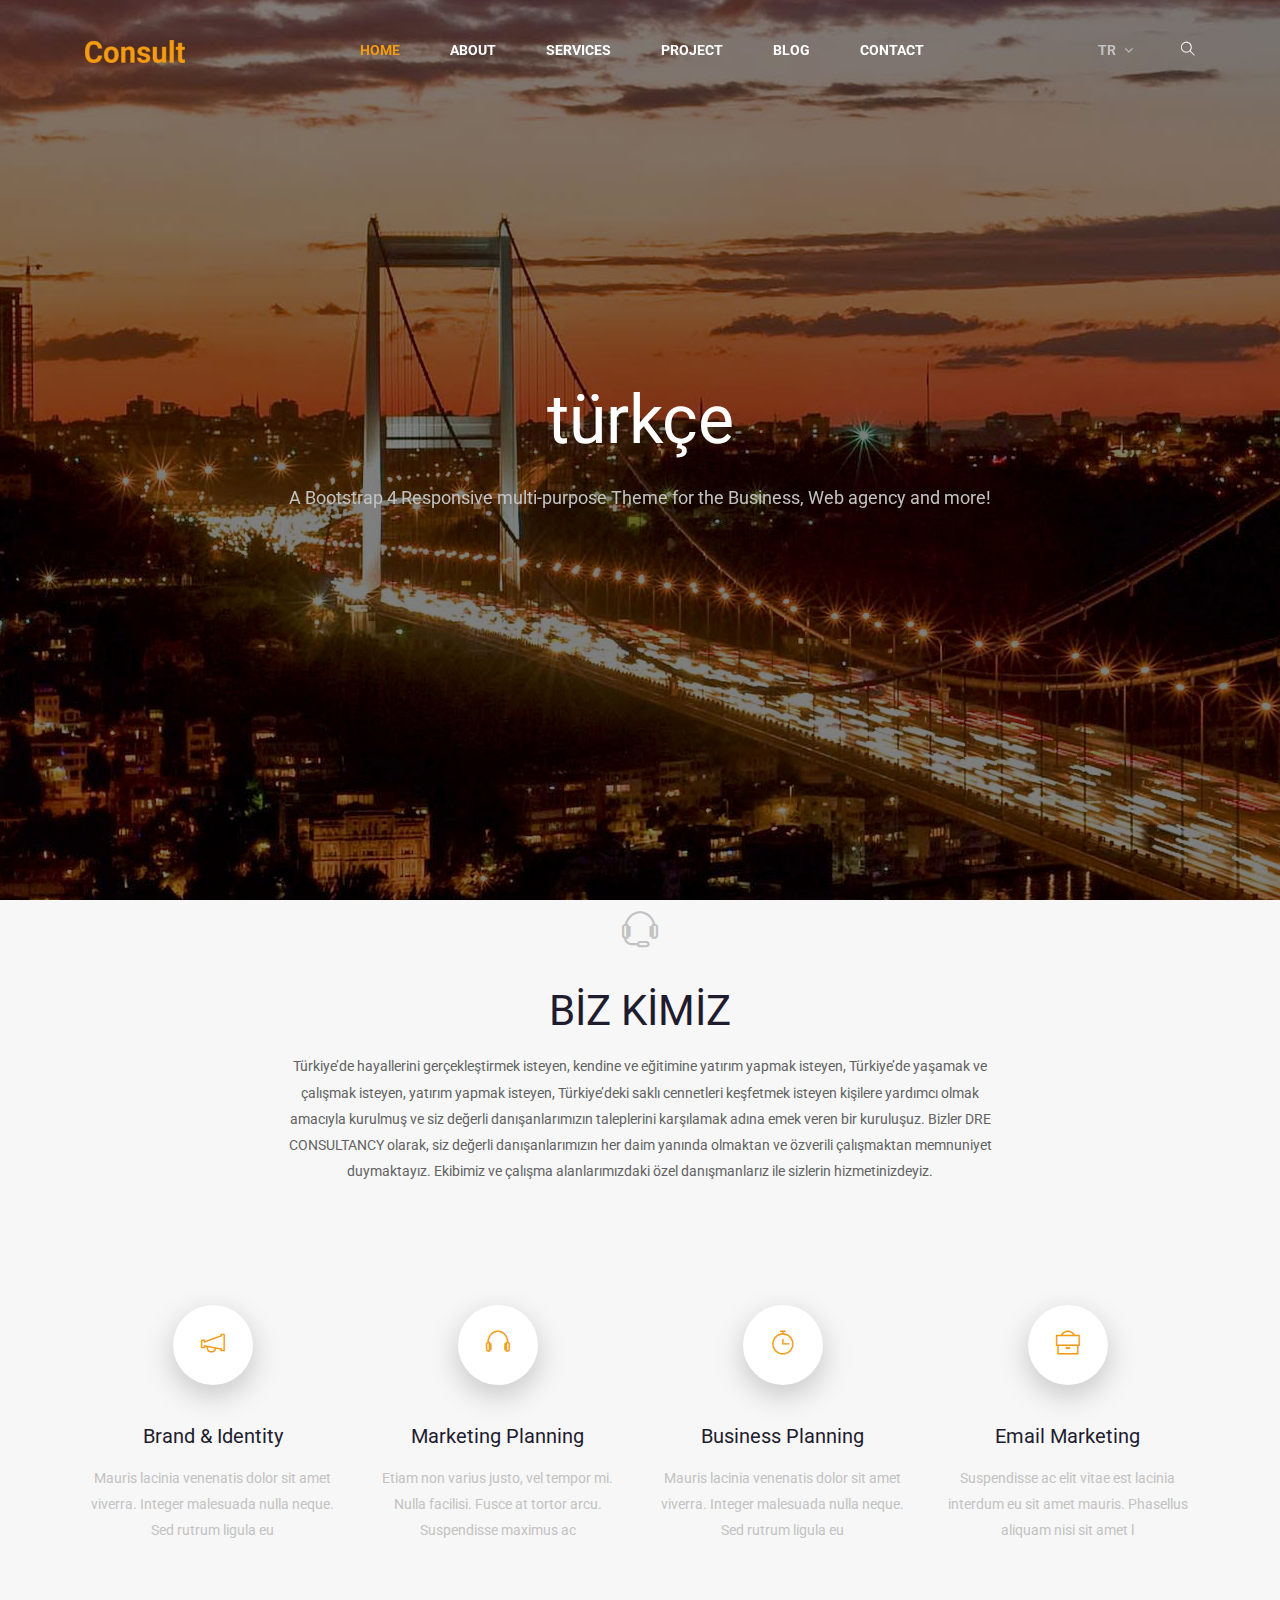
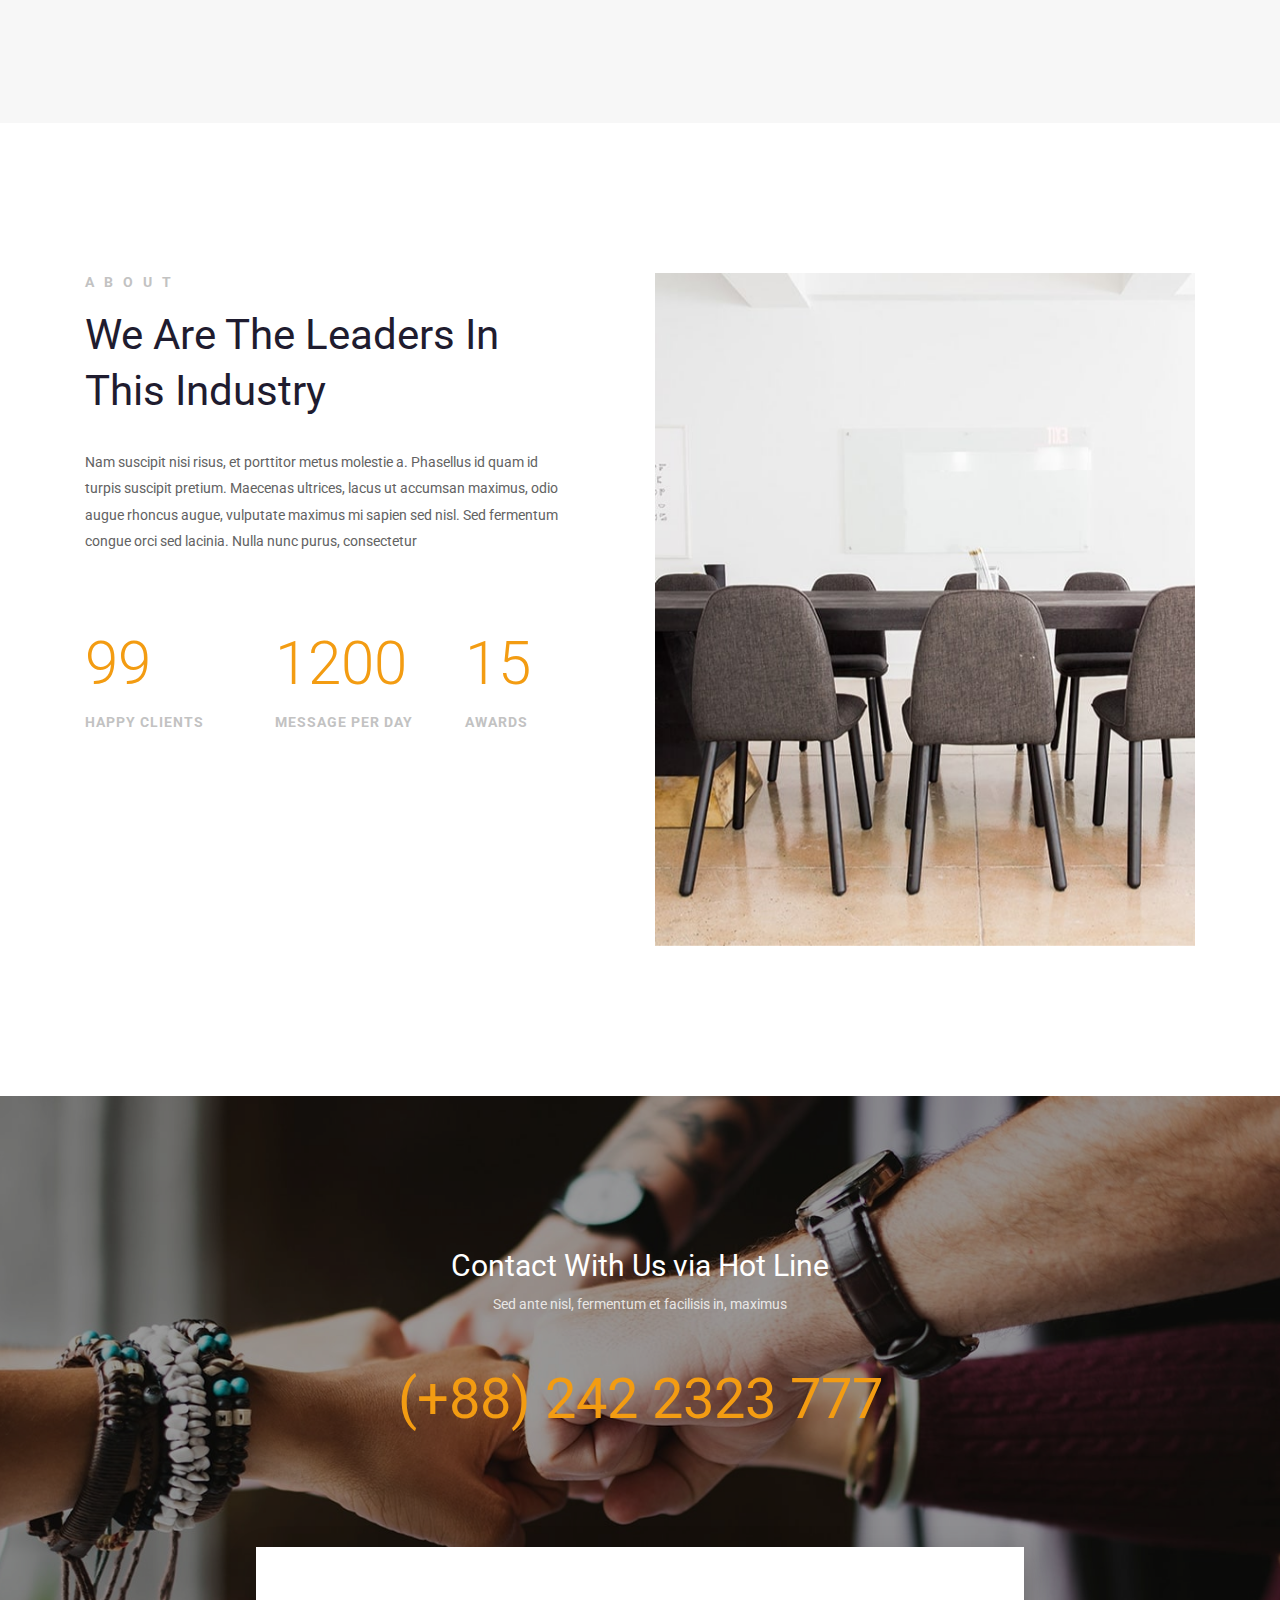
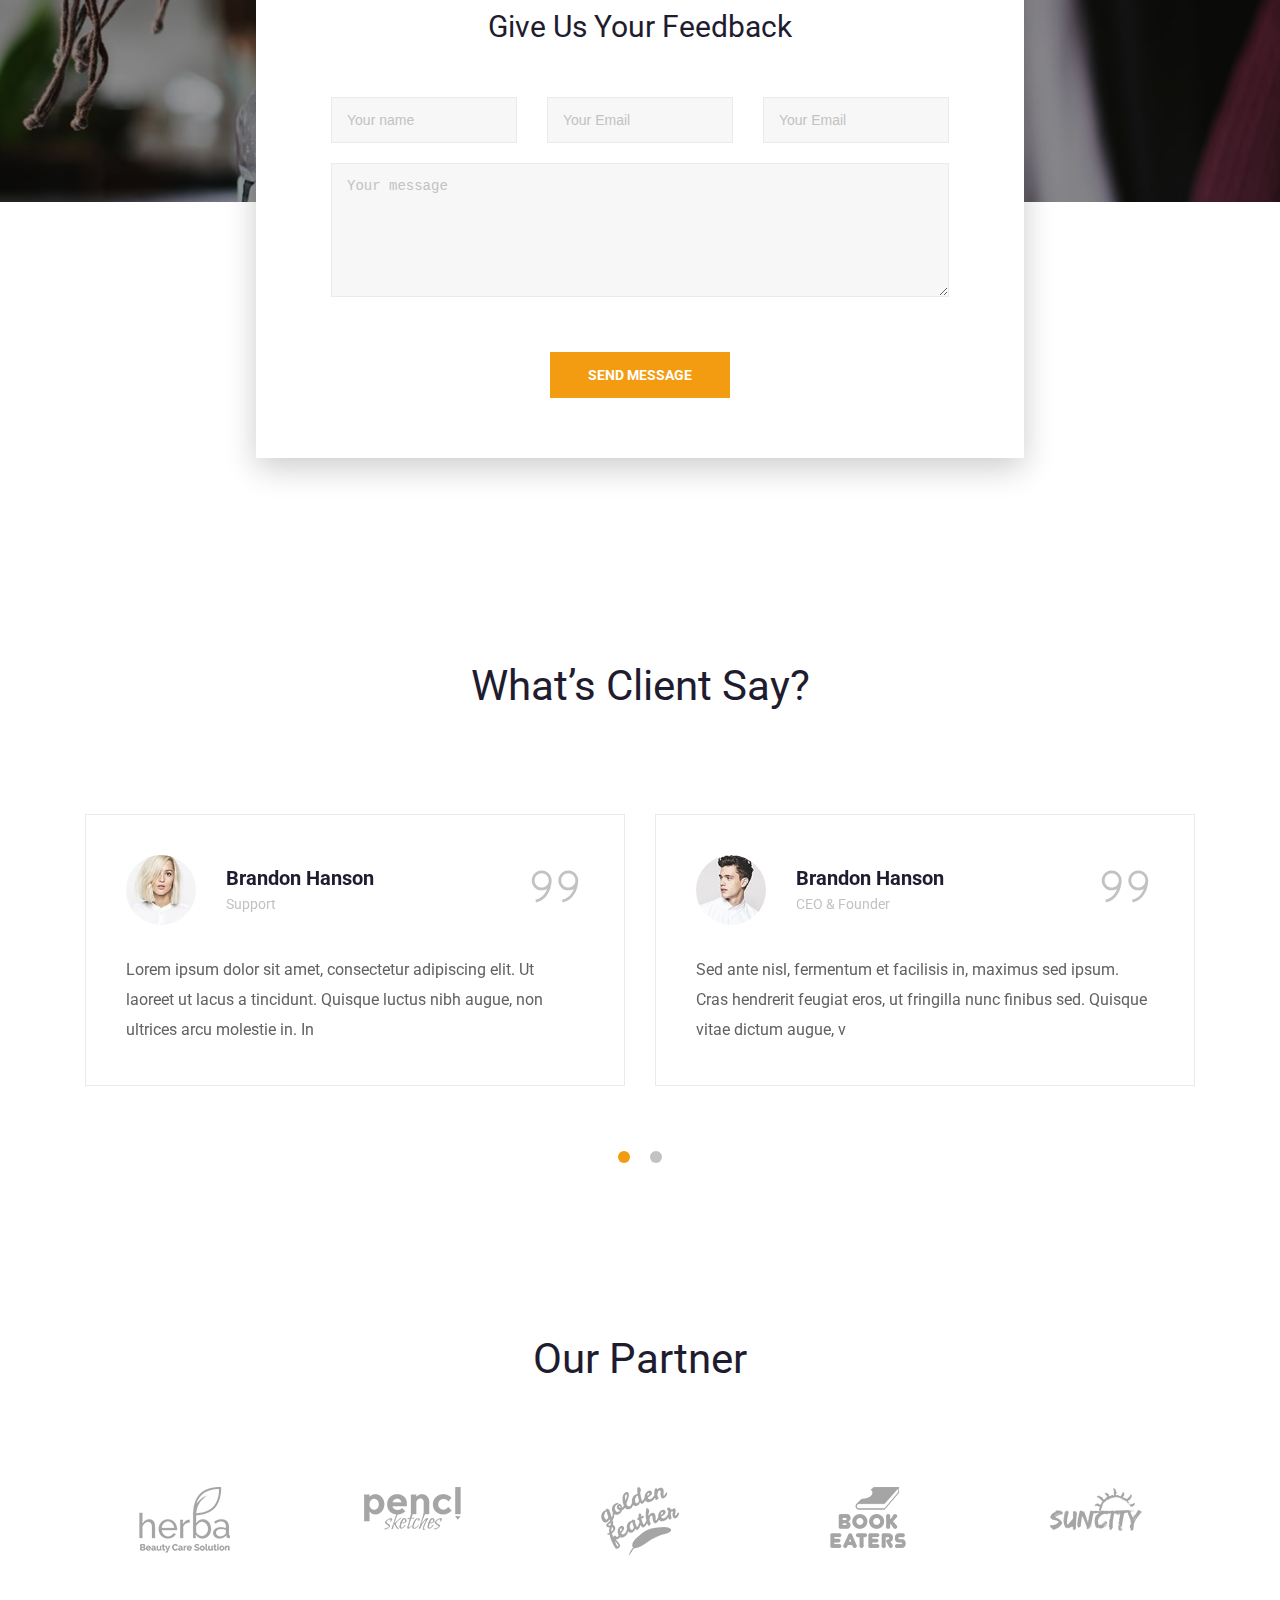
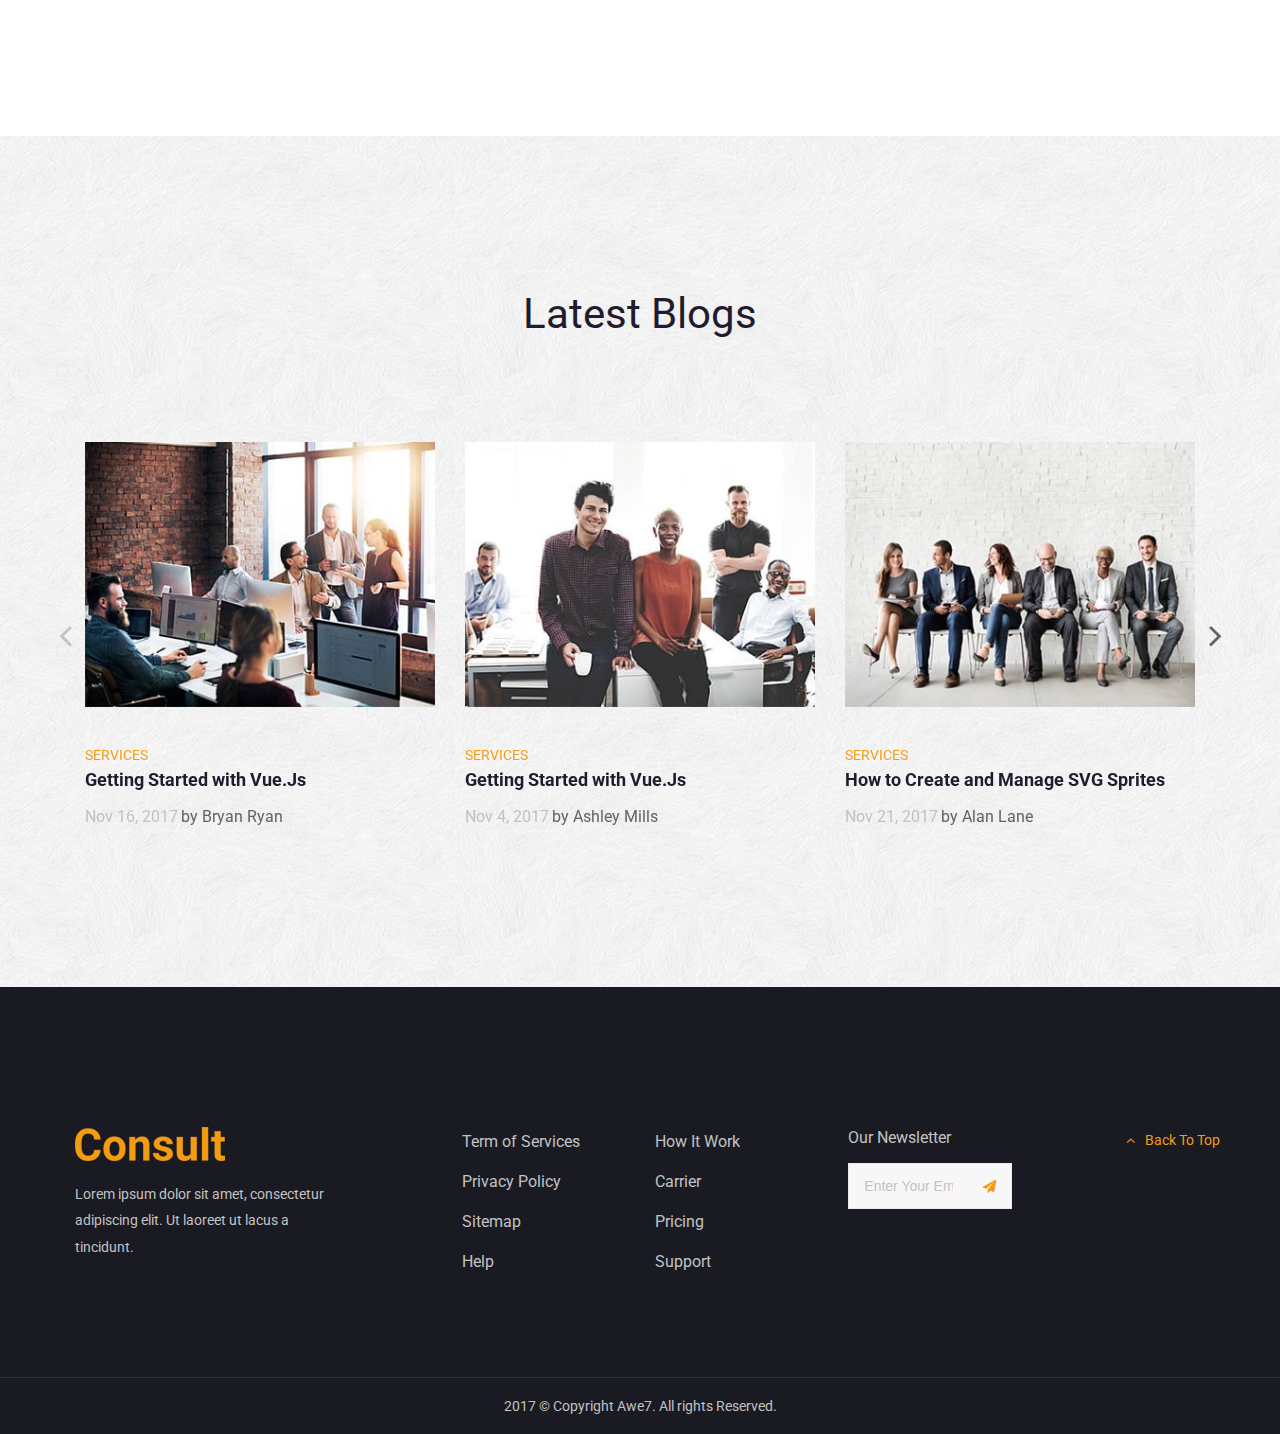
==== commit 95d54961: "edit home page" ====
--- a/index.html
+++ b/index.html
@@ -34,12 +34,12 @@
 						<div class="header__chooseLanguage">
 										
 										<!-- dropdown -->
-										<div class="dropdown" data-init="dropdown"><a class="dropdown__toggle" href="javascript:void(0)">EN <i class="fa fa-angle-down" aria-hidden="true"></i></a>
+										<div class="dropdown" data-init="dropdown"><a class="dropdown__toggle" href="javascript:void(0)">TR <i class="fa fa-angle-down" aria-hidden="true"></i></a>
 											<div class="dropdown__content" data-position="right">
 												<ul class="list-style-none">
-													<li><a href="#">EN</a></li>
-													<li><a href="#">DE</a></li>
-													<li><a href="#">VI</a></li>
+													<li><a href="#" hreflang="en" onclick="setLang('tr'); return false">TR</a></li>
+													<li><a href="#" hreflang="en" onclick="setLang('ar'); return false">AR</a></li>
+													<li><a href="#" hreflang="en" onclick="setLang('en'); return false">EN</a></li>
 												</ul>
 											</div>
 										</div><!-- End / dropdown -->
@@ -68,16 +68,6 @@
 							<li class="current-menu-item"><a href="index.html">Home</a>
 							</li>
 							<li><a href="about.html">about</a>
-							</li>
-							<li class="menu-item-has-children"><a href="#">page</a>
-								<ul class="sub-menu">
-									<li><a href="comming-soon.html">Comming Soon</a>
-									</li>
-									<li><a href="404.html">404</a>
-									</li>
-									<li><a href="typography.html">Typography</a>
-									</li>
-								</ul>
 							</li>
 							<li><a href="service.html">services</a>
 							</li>
@@ -110,20 +100,29 @@
 				<div class="slider">
 					
 					<!-- carousel__element owl-carousel -->
-					<div class="carousel__element owl-carousel" data-options='{"items":1,"loop":true,"dots":false,"nav":false,"margin":0, "autoplay": true, "autoplayTimeout": 3000}'>
+					<div class="carousel__element owl-carousel">
 						<div class="slider__item" style="background-image: url('assets/img/slider.jpg');">
 							<div class="md-tb">
 								<div class="md-tb__cell">
 									<div class="slider__content">
-										<div class="container">
+										<div class="container" lang="en">
 											<h2>We provide free template</h2>
 											<p>A Bootstrap 4 Responsive multi-purpose Theme for the Business, Web agency and more!</p>
 										</div>
-									</div>
-								</div>
-							</div>
-						</div>
-						<div class="slider__item" style="background-image: url('https://picsum.photos/1920/1080');">
+										<div class="container" lang="ar">
+											<h2>عربي</h2>
+											<p>A Bootstrap 4 Responsive multi-purpose Theme for the Business, Web agency and more!</p>
+										</div>
+										<div class="container" lang="tr">
+											<h2>türkçe</h2>
+											<p>A Bootstrap 4 Responsive multi-purpose Theme for the Business, Web agency and more!</p>
+										</div>
+									</div>
+								</div>
+							</div>
+						</div>
+						<!-- 
+<div class="slider__item" style="background-image: url('https://picsum.photos/1920/1080');">
 							<div class="md-tb">
 								<div class="md-tb__cell">
 									<div class="slider__content">
@@ -135,6 +134,7 @@
 								</div>
 							</div>
 						</div>
+ -->
 					</div><!-- End / carousel__element owl-carousel -->
 					
 				</div><!-- End / slider -->
@@ -142,50 +142,52 @@
 				<!-- Service-->
 				
 				<!-- Section -->
-				<section class="md-section" style="background-color:#f7f7f7;padding:0;">
+				<!-- 
+<section class="md-section" style="background-color:#f7f7f7;padding:0;">
 					<div class="container">
 						<div class="textbox-group">
 							<div class="row">
 								<div class="col-md-4 col-lg-4 ">
 									
-									<!-- textbox -->
+									<!~~ textbox ~~>
 									<div class="textbox">
 										<div class="textbox__image"><a href="#"><img src="assets/img/services/4.jpg" alt=""/></a></div>
 										<div class="textbox__body">
 											<h2 class="textbox__title"><a href="#">Free template</a></h2>
 											<div class="textbox__description">Lorem ipsum dolor sit amet, consectetur adipiscing elit. Ut laoreet ut lacus a tincidunt. Quisque lu</div>
 										</div>
-									</div><!-- End / textbox -->
+									</div><!~~ End / textbox ~~>
 									
 								</div>
 								<div class="col-md-4 col-lg-4 ">
 									
-									<!-- textbox -->
+									<!~~ textbox ~~>
 									<div class="textbox">
 										<div class="textbox__image"><a href="#"><img src="assets/img/services/5.jpg" alt=""/></a></div>
 										<div class="textbox__body">
 											<h2 class="textbox__title"><a href="#">Responsive Layout</a></h2>
 											<div class="textbox__description">Nam elit ligula, egestas et ornare non, viverra eu justo. Aliquam ornare lectus ut pharetra dictum. </div>
 										</div>
-									</div><!-- End / textbox -->
+									</div><!~~ End / textbox ~~>
 									
 								</div>
 								<div class="col-md-4 col-lg-4 ">
 									
-									<!-- textbox -->
+									<!~~ textbox ~~>
 									<div class="textbox">
 										<div class="textbox__image"><a href="#"><img src="assets/img/services/6.jpg" alt=""/></a></div>
 										<div class="textbox__body">
 											<h2 class="textbox__title"><a href="#">SEO Optimized</a></h2>
 											<div class="textbox__description">Mauris lacinia venenatis dolor sit amet viverra. Integer malesuada nulla neque. Sed rutrum ligula eu</div>
 										</div>
-									</div><!-- End / textbox -->
+									</div><!~~ End / textbox ~~>
 									
 								</div>
 							</div>
 						</div>
 					</div>
 				</section>
+ -->
 				<!-- End / Section -->
 				
 				
@@ -199,8 +201,16 @@
 								<div class="iconbox">
 									<div class="iconbox__icon"><i class="ti-headphone-alt"></i></div>
 									<div>
-										<h2 class="iconbox__title"><a href="#">Best National Locations</a></h2>
-										<div class="iconbox__description">Nam elit ligula, egestas et ornare non, viverra eu justo. Aliquam ornare lectus ut pharetra dictum. Aliquam erat volutpat. In fringilla erat at eros pharetra faucibus. Nunc a magna eu lectus fringilla interdum luctus vitae diam. Morbi ac orci ac dolor pellentesque interdum vel accumsan risus. In ves</div>
+										<h2 class="iconbox__title" lang="tr"><a href="#">BİZ KİMİZ</a></h2>
+										<h2 class="iconbox__title" lang="ar"><a href="#">ABOUT</a></h2>
+										<h2 class="iconbox__title" lang="en"><a href="#">من نحن</a></h2>
+										<div class="iconbox__description">Türkiye’de hayallerini gerçekleştirmek isteyen, kendine ve eğitimine yatırım yapmak
+isteyen, Türkiye’de yaşamak ve çalışmak isteyen, yatırım yapmak isteyen, Türkiye’deki saklı
+cennetleri keşfetmek isteyen kişilere yardımcı olmak amacıyla kurulmuş ve siz değerli
+danışanlarımızın taleplerini karşılamak adına emek veren bir kuruluşuz.
+Bizler DRE CONSULTANCY olarak, siz değerli danışanlarımızın her daim yanında
+olmaktan ve özverili çalışmaktan memnuniyet duymaktayız.
+Ekibimiz ve çalışma alanlarımızdaki özel danışmanlarız ile sizlerin hizmetinizdeyiz.</div>
 									</div>
 								</div><!-- End / iconbox -->
 								
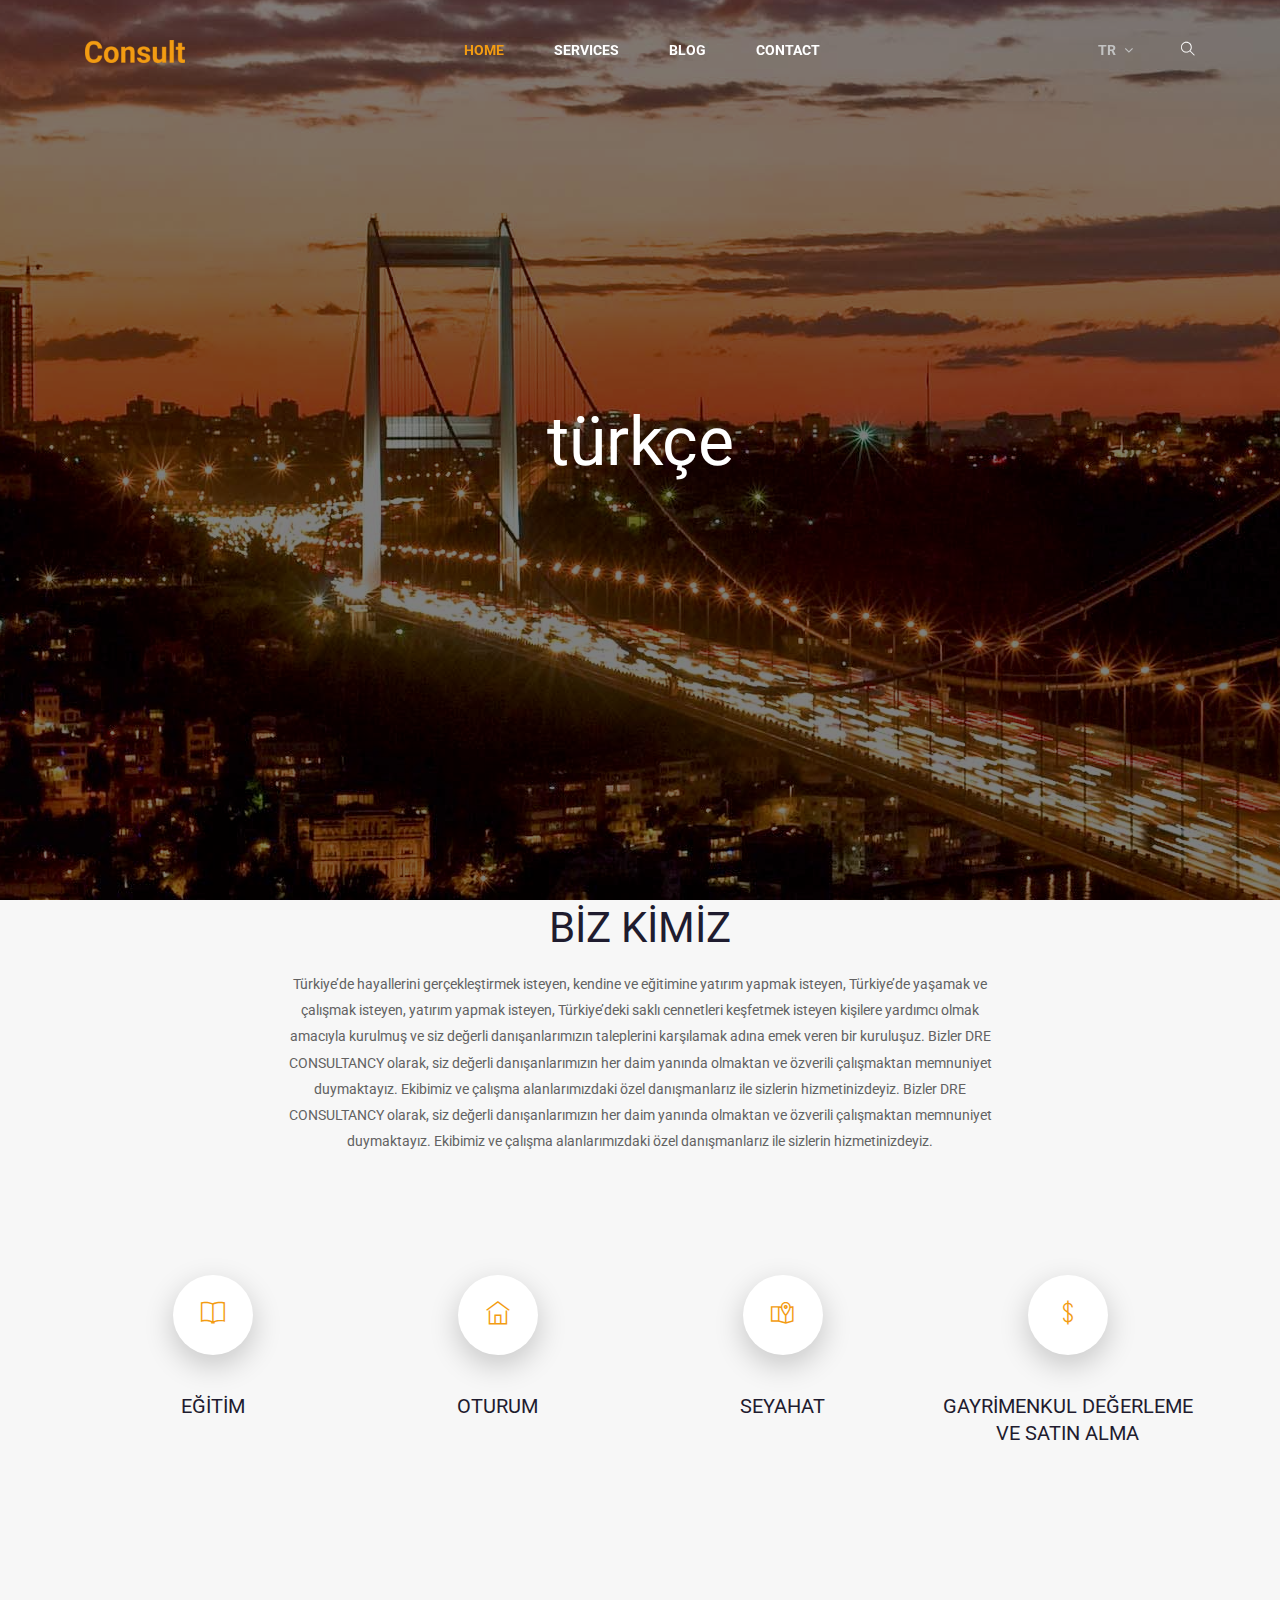
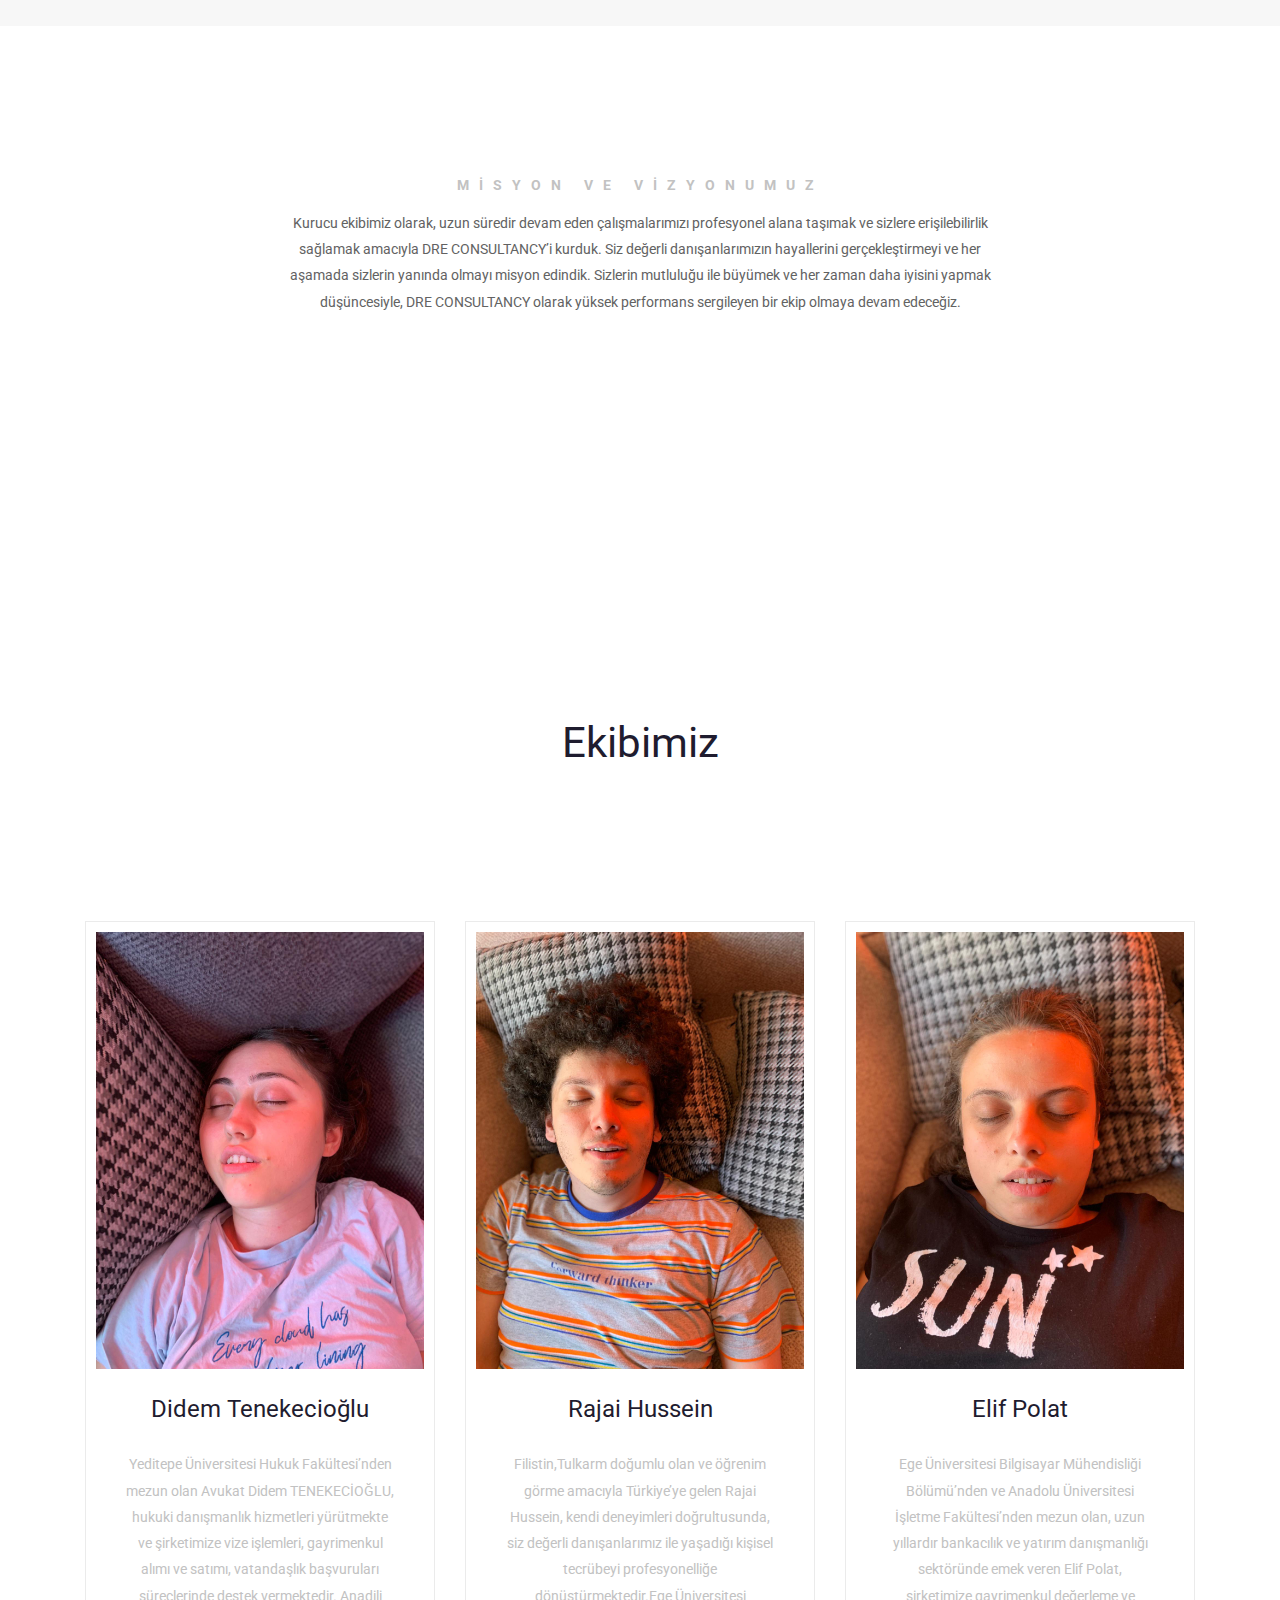
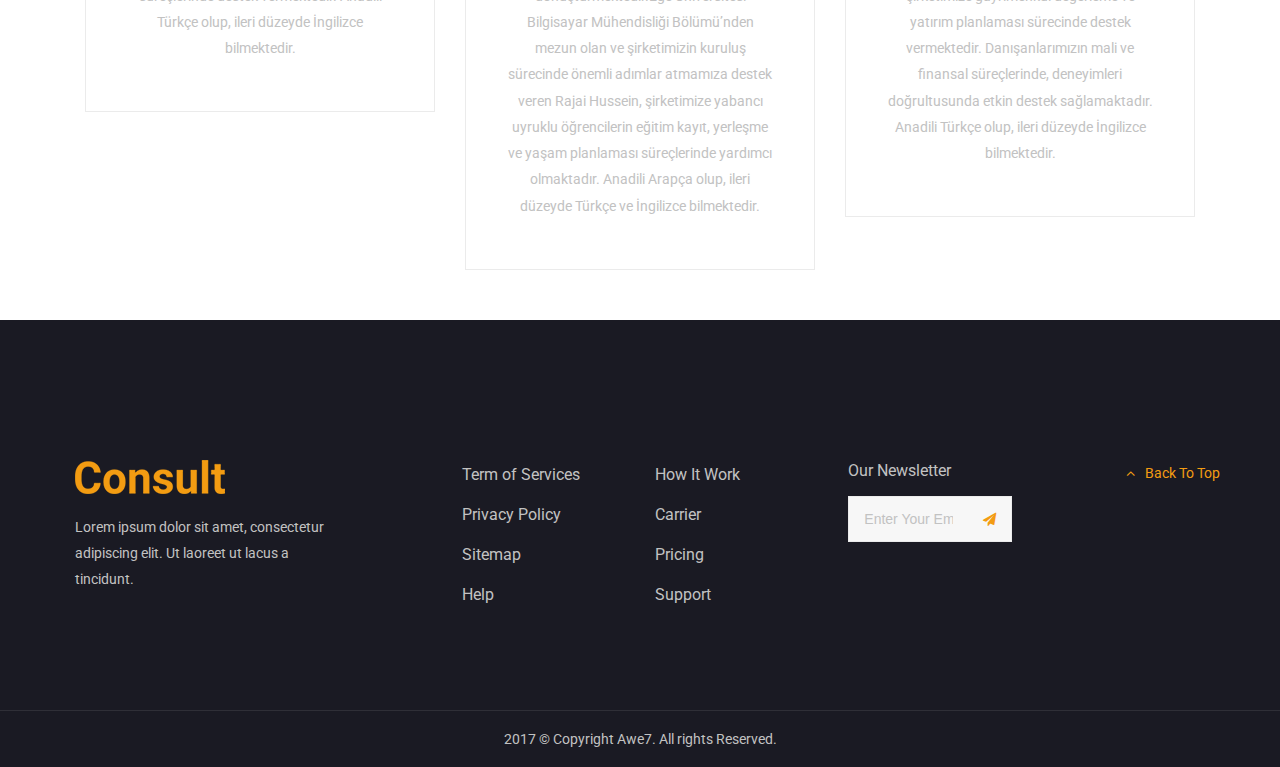
==== commit 9de8d5a5: "versiyon 1" ====
--- a/index.html
+++ b/index.html
@@ -67,16 +67,16 @@
 						<ul class="consult-menu">
 							<li class="current-menu-item"><a href="index.html">Home</a>
 							</li>
-							<li><a href="about.html">about</a>
-							</li>
+							<!-- <li><a href="about.html">about</a> -->
+							<!-- </li> -->
 							<li><a href="service.html">services</a>
 							</li>
-							<li class="menu-item-has-children"><a href="project.html">project</a>
-								<ul class="sub-menu">
-									<li><a href="project-detail.html">Project detail</a>
-									</li>
-								</ul>
-							</li>
+							<!-- <li class="menu-item-has-children"><a href="project.html">project</a> -->
+								<!-- <ul class="sub-menu"> -->
+									<!-- <li><a href="project-detail.html">Project detail</a> -->
+									<!-- </li> -->
+								<!-- </ul> -->
+							<!-- </li> -->
 							<li class="menu-item-has-children"><a href="blog.html">blog</a>
 								<ul class="sub-menu">
 									<li><a href="blog-detail.html">Blog detail</a>
@@ -106,89 +106,26 @@
 								<div class="md-tb__cell">
 									<div class="slider__content">
 										<div class="container" lang="en">
-											<h2>We provide free template</h2>
-											<p>A Bootstrap 4 Responsive multi-purpose Theme for the Business, Web agency and more!</p>
+											<h2>ENglish</h2>
+											<!-- <p>A Bootstrap 4 Responsive multi-purpose Theme for the Business, Web agency and more!</p> -->
 										</div>
 										<div class="container" lang="ar">
 											<h2>عربي</h2>
-											<p>A Bootstrap 4 Responsive multi-purpose Theme for the Business, Web agency and more!</p>
+											<!-- <p>A Bootstrap 4 Responsive multi-purpose Theme for the Business, Web agency and more!</p> -->
 										</div>
 										<div class="container" lang="tr">
 											<h2>türkçe</h2>
-											<p>A Bootstrap 4 Responsive multi-purpose Theme for the Business, Web agency and more!</p>
+											<!-- <p>A Bootstrap 4 Responsive multi-purpose Theme for the Business, Web agency and more!</p> -->
 										</div>
 									</div>
 								</div>
 							</div>
 						</div>
 						<!-- 
-<div class="slider__item" style="background-image: url('https://picsum.photos/1920/1080');">
-							<div class="md-tb">
-								<div class="md-tb__cell">
-									<div class="slider__content">
-										<div class="container">
-											<h2>We create the trend</h2>
-											<p>Curabitur elementum urna augue, eu porta purus gravida in. Cras consectetur, lorem a cursus vestibulum, ligula purus iaculis nulla, in dignissim risus turpis id justo. Sed eleifend ante et ligula elei</p>
-										</div>
-									</div>
-								</div>
-							</div>
-						</div>
- -->
+
 					</div><!-- End / carousel__element owl-carousel -->
 					
 				</div><!-- End / slider -->
-				
-				<!-- Service-->
-				
-				<!-- Section -->
-				<!-- 
-<section class="md-section" style="background-color:#f7f7f7;padding:0;">
-					<div class="container">
-						<div class="textbox-group">
-							<div class="row">
-								<div class="col-md-4 col-lg-4 ">
-									
-									<!~~ textbox ~~>
-									<div class="textbox">
-										<div class="textbox__image"><a href="#"><img src="assets/img/services/4.jpg" alt=""/></a></div>
-										<div class="textbox__body">
-											<h2 class="textbox__title"><a href="#">Free template</a></h2>
-											<div class="textbox__description">Lorem ipsum dolor sit amet, consectetur adipiscing elit. Ut laoreet ut lacus a tincidunt. Quisque lu</div>
-										</div>
-									</div><!~~ End / textbox ~~>
-									
-								</div>
-								<div class="col-md-4 col-lg-4 ">
-									
-									<!~~ textbox ~~>
-									<div class="textbox">
-										<div class="textbox__image"><a href="#"><img src="assets/img/services/5.jpg" alt=""/></a></div>
-										<div class="textbox__body">
-											<h2 class="textbox__title"><a href="#">Responsive Layout</a></h2>
-											<div class="textbox__description">Nam elit ligula, egestas et ornare non, viverra eu justo. Aliquam ornare lectus ut pharetra dictum. </div>
-										</div>
-									</div><!~~ End / textbox ~~>
-									
-								</div>
-								<div class="col-md-4 col-lg-4 ">
-									
-									<!~~ textbox ~~>
-									<div class="textbox">
-										<div class="textbox__image"><a href="#"><img src="assets/img/services/6.jpg" alt=""/></a></div>
-										<div class="textbox__body">
-											<h2 class="textbox__title"><a href="#">SEO Optimized</a></h2>
-											<div class="textbox__description">Mauris lacinia venenatis dolor sit amet viverra. Integer malesuada nulla neque. Sed rutrum ligula eu</div>
-										</div>
-									</div><!~~ End / textbox ~~>
-									
-								</div>
-							</div>
-						</div>
-					</div>
-				</section>
- -->
-				<!-- End / Section -->
 				
 				
 				<!-- Section -->
@@ -199,18 +136,21 @@
 								
 								<!-- iconbox -->
 								<div class="iconbox">
-									<div class="iconbox__icon"><i class="ti-headphone-alt"></i></div>
+									<!-- <div class="iconbox__icon"><i class="ti-headphone-alt"></i></div> -->
 									<div>
 										<h2 class="iconbox__title" lang="tr"><a href="#">BİZ KİMİZ</a></h2>
 										<h2 class="iconbox__title" lang="ar"><a href="#">ABOUT</a></h2>
 										<h2 class="iconbox__title" lang="en"><a href="#">من نحن</a></h2>
-										<div class="iconbox__description">Türkiye’de hayallerini gerçekleştirmek isteyen, kendine ve eğitimine yatırım yapmak
-isteyen, Türkiye’de yaşamak ve çalışmak isteyen, yatırım yapmak isteyen, Türkiye’deki saklı
-cennetleri keşfetmek isteyen kişilere yardımcı olmak amacıyla kurulmuş ve siz değerli
-danışanlarımızın taleplerini karşılamak adına emek veren bir kuruluşuz.
-Bizler DRE CONSULTANCY olarak, siz değerli danışanlarımızın her daim yanında
-olmaktan ve özverili çalışmaktan memnuniyet duymaktayız.
-Ekibimiz ve çalışma alanlarımızdaki özel danışmanlarız ile sizlerin hizmetinizdeyiz.</div>
+										<div class="iconbox__description" lang="tr" align="center" >Türkiye’de hayallerini gerçekleştirmek isteyen, kendine ve eğitimine yatırım yapmak
+											isteyen, Türkiye’de yaşamak ve çalışmak isteyen, yatırım yapmak isteyen, Türkiye’deki saklı
+											cennetleri keşfetmek isteyen kişilere yardımcı olmak amacıyla kurulmuş ve siz değerli
+											danışanlarımızın taleplerini karşılamak adına emek veren bir kuruluşuz.
+											Bizler DRE CONSULTANCY olarak, siz değerli danışanlarımızın her daim yanında
+											olmaktan ve özverili çalışmaktan memnuniyet duymaktayız.
+											Ekibimiz ve çalışma alanlarımızdaki özel danışmanlarız ile sizlerin hizmetinizdeyiz.
+											Bizler DRE CONSULTANCY olarak, siz değerli danışanlarımızın her daim yanında 
+											olmaktan ve özverili çalışmaktan memnuniyet duymaktayız.
+											Ekibimiz ve çalışma alanlarımızdaki özel danışmanlarız ile sizlerin hizmetinizdeyiz.</div>
 									</div>
 								</div><!-- End / iconbox -->
 								
@@ -221,10 +161,12 @@
 								
 								<!-- iconbox -->
 								<div class="iconbox iconbox__style-02">
-									<div class="iconbox__icon"><i class="ti-announcement"></i></div>
+									<div class="iconbox__icon"><i class="ti-book"></i></div>
 									<div>
-										<h2 class="iconbox__title"><a href="#">Brand &amp; Identity</a></h2>
-										<div class="iconbox__description">Mauris lacinia venenatis dolor sit amet viverra. Integer malesuada nulla neque. Sed rutrum ligula eu</div>
+										<h2 class="iconbox__title" lang="tr"><a href="#">EĞİTİM</a></h2>
+										<h2 class="iconbox__title" lang="ar"><a href="#">ةبةققى</a></h2>
+										<h2 class="iconbox__title" lang="en"><a href="#">EDUCATION</a></h2>
+										<!-- <div class="iconbox__description">Mauris lacinia venenatis dolor sit amet viverra. Integer malesuada nulla neque. Sed rutrum ligula eu</div> -->
 									</div>
 								</div><!-- End / iconbox -->
 								
@@ -233,10 +175,12 @@
 								
 								<!-- iconbox -->
 								<div class="iconbox iconbox__style-02">
-									<div class="iconbox__icon"><i class="ti-headphone"></i></div>
+									<div class="iconbox__icon"><i class="ti-home"></i></div>
 									<div>
-										<h2 class="iconbox__title"><a href="#">Marketing Planning</a></h2>
-										<div class="iconbox__description">Etiam non varius justo, vel tempor mi. Nulla facilisi. Fusce at tortor arcu. Suspendisse maximus ac </div>
+										<h2 class="iconbox__title" lang="tr"><a href="#">OTURUM</a></h2>
+										<h2 class="iconbox__title" lang="ar"><a href="#">ةبةققى</a></h2>
+										<h2 class="iconbox__title" lang="en"><a href="#">RESIDANCY</a></h2>
+										<!-- <div class="iconbox__description">Etiam non varius justo, vel tempor mi. Nulla facilisi. Fusce at tortor arcu. Suspendisse maximus ac </div> -->
 									</div>
 								</div><!-- End / iconbox -->
 								
@@ -245,10 +189,12 @@
 								
 								<!-- iconbox -->
 								<div class="iconbox iconbox__style-02">
-									<div class="iconbox__icon"><i class="ti-timer"></i></div>
+									<div class="iconbox__icon"><i class="ti-map-alt"></i></div>
 									<div>
-										<h2 class="iconbox__title"><a href="#">Business Planning</a></h2>
-										<div class="iconbox__description">Mauris lacinia venenatis dolor sit amet viverra. Integer malesuada nulla neque. Sed rutrum ligula eu</div>
+										<h2 class="iconbox__title" lang="tr"><a href="#">SEYAHAT</a></h2>
+										<h2 class="iconbox__title" lang="ar"><a href="#">ةبةققى</a></h2>
+										<h2 class="iconbox__title" lang="en"><a href="#">TRAVEL</a></h2>
+										<!-- <div class="iconbox__description">Mauris lacinia venenatis dolor sit amet viverra. Integer malesuada nulla neque. Sed rutrum ligula eu</div> -->
 									</div>
 								</div><!-- End / iconbox -->
 								
@@ -257,10 +203,12 @@
 								
 								<!-- iconbox -->
 								<div class="iconbox iconbox__style-02">
-									<div class="iconbox__icon"><i class="ti-briefcase"></i></div>
-									<div>
-										<h2 class="iconbox__title"><a href="#">Email Marketing</a></h2>
-										<div class="iconbox__description">Suspendisse ac elit vitae est lacinia interdum eu sit amet mauris. Phasellus aliquam nisi sit amet l</div>
+									<div class="iconbox__icon"><i class="ti-money"></i></div>
+									<div>									
+										<h2 class="iconbox__title" lang="tr"><a href="#">GAYRİMENKUL DEĞERLEME VE SATIN ALMA</a></h2>
+										<h2 class="iconbox__title" lang="ar"><a href="#">ةبةققى</a></h2>
+										<h2 class="iconbox__title" lang="en"><a href="#">MORTGAGE</a></h2>
+										<!-- <div class="iconbox__description">Suspendisse ac elit vitae est lacinia interdum eu sit amet mauris. Phasellus aliquam nisi sit amet l</div> -->
 									</div>
 								</div><!-- End / iconbox -->
 								
@@ -276,122 +224,36 @@
 				<section class="md-section">
 					<div class="container">
 						<div class="row">
-							<div class="col-lg-6 ">
+							<div class="col-lg-10 col-xl-8 offset-0 offset-sm-0 offset-md-0 offset-lg-1 offset-xl-2 ">
 								
 								<!-- title-01 -->
-								<div class="title-01 title-01__style-03 md-text-left">
-									<h6 class="title-01__subTitle">about</h6>
-									<h2 class="title-01__title">We Are The Leaders In This Industry</h2>
-									<div>Nam suscipit nisi risus, et porttitor metus molestie a. Phasellus id quam id turpis suscipit pretium. Maecenas ultrices, lacus ut accumsan maximus, odio augue rhoncus augue, vulputate maximus mi sapien sed nisl. Sed fermentum congue orci sed lacinia. Nulla nunc purus, consectetur</div>
+								<div class="title-01 title-01__style-04">
+									<h6 class="title-01__subTitle">MİSYON VE VİZYONUMUZ</h6>
+									<!-- <h2 class="title-01__title">MİSYON VE VİZYONUMUZ</h2> -->
+									<div>Kurucu ekibimiz olarak, uzun süredir devam eden çalışmalarımızı profesyonel alana
+										taşımak ve sizlere erişilebilirlik sağlamak amacıyla DRE CONSULTANCY’i kurduk.
+										Siz değerli danışanlarımızın hayallerini gerçekleştirmeyi ve her aşamada sizlerin
+										yanında olmayı misyon edindik. Sizlerin mutluluğu ile büyümek ve her zaman daha iyisini
+										yapmak düşüncesiyle, DRE CONSULTANCY olarak yüksek performans sergileyen bir ekip
+										olmaya devam edeceğiz.</div>
 								</div><!-- End / title-01 -->
 								
-								<div class="row">
-									<div class="col-sm-4 ">
-										
-										<!-- box-number -->
-										<div class="box-number">
-											<div class="box-number__number">
-												<h2 class="js-counter" data-counter-time="2000" data-counter-delay="10">99</h2>
-											</div>
-											<div class="box-number__description">Happy clients</div>
-										</div><!-- End / box-number -->
-										
-									</div>
-									<div class="col-sm-4 ">
-										
-										<!-- box-number -->
-										<div class="box-number">
-											<div class="box-number__number">
-												<h2 class="js-counter" data-counter-time="2000" data-counter-delay="10">1200</h2>
-											</div>
-											<div class="box-number__description">Message per Day</div>
-										</div><!-- End / box-number -->
-										
-									</div>
-									<div class="col-sm-4 ">
-										
-										<!-- box-number -->
-										<div class="box-number">
-											<div class="box-number__number">
-												<h2 class="js-counter" data-counter-time="2000" data-counter-delay="10">15</h2>
-											</div>
-											<div class="box-number__description">Awards</div>
-										</div><!-- End / box-number -->
-										
-									</div>
-								</div>
-							</div>
-							<div class="col-lg-6 ">
-								<div class="js-consult-slider">
-									
-									<!-- carousel__element owl-carousel -->
-									<div class="carousel__element owl-carousel" data-options='{"items":1,"loop":true,"dots":false,"nav":false,"margin":30,"responsive":{"0":{"items":2},"576":{"items":3},"992":{"items":1}}}'>
-										<div class="image-full"><img src="assets/img/image-01.jpg" alt=""></div>
-										<div class="image-full"><img src="assets/img/image-02.jpg" alt=""></div>
-									</div><!-- End / carousel__element owl-carousel -->
-									
-								</div>
 							</div>
 						</div>
 					</div>
 				</section>
 				<!-- End / Section -->
-				
-				<!-- Contact us-->
-				
-				<!-- Section -->
-				<section class="md-section md-skin-dark js-consult-form" style="background-image:url(&quot;assets/img/backgrounds/1.jpg&quot;);">
-					<div class="md-overlay"></div>
-					<div class="container">
-						<div class="row">
-							<div class="col-lg-8 offset-0 offset-sm-0 offset-md-0 offset-lg-2 ">
-								
-								<!-- title-01 -->
-								<div class="title-01 title-01__style-02">
-									<h2 class="title-01__title">Contact With Us via Hot Line</h2>
-									<div>Sed ante nisl, fermentum et facilisis in, maximus </div>
-								</div><!-- End / title-01 -->
-								
-								<div class="consult-phone">(+88) 242 2323 777</div>
-							</div>
-						</div>
-						
-						<!-- form-01 -->
-						<div class="form-01 consult-form js-consult-form__content">
-							<h2 class="form-01__title">Give Us Your Feedback</h2>
-							<form class="form-01__form">
-								<div class="form__item form__item--03">
-									<input type="text" name="name" placeholder="Your name"/>
-								</div>
-								<div class="form__item form__item--03">
-									<input type="text" name="phone" placeholder="Your Email"/>
-								</div>
-								<div class="form__item form__item--03">
-									<input type="email" name="email" placeholder="Your Email"/>
-								</div>
-								<div class="form__item">
-									<textarea rows="3" name="Your message" placeholder="Your message"></textarea>
-								</div>
-								<div class="form__button"><a class="btn btn-primary btn-w180" href="#">send message</a>
-								</div>
-							</form>
-						</div><!-- End / form-01 -->
-						
-					</div>
-				</section>
-				<!-- End / Section -->
-				
-				<!-- What’s Client Say ?-->
-				
-				<!-- Section -->
+
+				<!-- Our partner-->
+				
 				<section class="md-section" style="padding-bottom:0;">
 					<div class="container">
 						<div class="row">
 							<div class="col-md-8 col-lg-8 offset-0 offset-sm-0 offset-md-2 offset-lg-2 ">
 								
 								<!-- title-01 -->
-								<div class="title-01" style="margin-bottom:50px;">
-									<h2 class="title-01__title">What’s Client Say?</h2>
+								<div class="title-01">
+									<h2 class="title-01__title">Ekibimiz</h2>
 								</div><!-- End / title-01 -->
 								
 							</div>
@@ -399,184 +261,82 @@
 						<div class="consult-slide">
 							
 							<!-- carousel__element owl-carousel -->
-							<div class="carousel__element owl-carousel" data-options='{"loop":true,"dots":true,"nav":false,"margin":30,"responsive":{"0":{"items":1},"992":{"items":2}}}'>
-								
-								<!-- testimonial -->
-								<div class="testimonial">
-									<div class="testimonial__info"><a class="testimonial__avatar" href="#"><img src="assets/img/avatars/avatar-01.jpg" alt=""/></a>
-										<h5 class="testimonial__name">Brandon Hanson</h5><span class="testimonial__position">Support</span>
-									</div>
-									<div class="testimonial__content">
-										<div class="testimonial__text">Lorem ipsum dolor sit amet, consectetur adipiscing elit. Ut laoreet ut lacus a tincidunt. Quisque luctus nibh augue, non ultrices arcu molestie in. In</div>
-									</div>
-								</div><!-- End / testimonial -->
-								
-								
-								<!-- testimonial -->
-								<div class="testimonial">
-									<div class="testimonial__info"><a class="testimonial__avatar" href="#"><img src="assets/img/avatars/avatar-02.jpg" alt=""/></a>
-										<h5 class="testimonial__name">Brandon Hanson</h5><span class="testimonial__position">CEO &amp; Founder</span>
-									</div>
-									<div class="testimonial__content">
-										<div class="testimonial__text">Sed ante nisl, fermentum et facilisis in, maximus sed ipsum. Cras hendrerit feugiat eros, ut fringilla nunc finibus sed. Quisque vitae dictum augue, v</div>
-									</div>
-								</div><!-- End / testimonial -->
-								
-								
-								<!-- testimonial -->
-								<div class="testimonial">
-									<div class="testimonial__info"><a class="testimonial__avatar" href="#"><img src="assets/img/avatars/1.jpg" alt=""/></a>
-										<h5 class="testimonial__name">Maria Gutierrez</h5><span class="testimonial__position">Designer</span>
-									</div>
-									<div class="testimonial__content">
-										<div class="testimonial__text">Mauris lacinia venenatis dolor sit amet viverra. Integer malesuada nulla neque. Sed rutrum ligula eu sagittis volutpat. Aliquam erat volutpat. Praesen</div>
-									</div>
-								</div><!-- End / testimonial -->
-								
-							</div><!-- End / carousel__element owl-carousel -->
+							<div class="carousel__element owl-carousel" data-options='{"loop":true,"dots":true,"nav":false,"margin":30,"responsive":{"0":{"items":1},"768":{"items":2},"992":{"items":3}}}'> 
+								
+								<!-- textbox -->
+								<div class="textbox textbox__style-02">
+									<div class="textbox__image"><a href="#"><img src="assets/img/avatars/1.jpg" alt=""/></a></div>
+									<div class="textbox__body">
+										<h2 class="textbox__title"><a href="#">Didem Tenekecioğlu</a></h2>
+										<div class="textbox__description">Yeditepe Üniversitesi Hukuk Fakültesi’nden mezun olan Avukat Didem TENEKECİOĞLU,
+											hukuki danışmanlık hizmetleri yürütmekte ve şirketimize vize işlemleri, gayrimenkul alımı ve
+											satımı, vatandaşlık başvuruları süreçlerinde destek vermektedir.
+											Anadili Türkçe olup, ileri düzeyde İngilizce bilmektedir.</div>
+											
+											<!--social-01-->
+											<!-- <div class="social-01"> -->
+												<!-- <nav class="social-01__navSocial"><a class="social-01__item" href="#"><i class="fa fa-facebook"></i></a><a class="social-01__item" href="#"><i class="fa fa-skype"></i></a><a class="social-01__item" href="#"><i class="fa fa-twitter"></i></a><a class="social-01__item" href="#"><i class="fa fa-instagram"></i></a> -->
+												<!-- </nav> -->
+											<!-- </div><!-- End / social-01 --> 
+											
+									</div>
+								</div><!-- End / textbox -->
+								
+								
+								<!-- textbox -->
+								<div class="textbox textbox__style-02">
+									<div class="textbox__image"><a href="#"><img src="assets/img/avatars/2.jpg" alt=""/></a></div>
+									<div class="textbox__body">
+										<h2 class="textbox__title"><a href="#">Rajai Hussein</a></h2>
+										<div class="textbox__description">Filistin,Tulkarm doğumlu olan ve öğrenim görme amacıyla Türkiye’ye gelen Rajai Hussein,
+											kendi deneyimleri doğrultusunda, siz değerli danışanlarımız ile yaşadığı kişisel tecrübeyi
+											profesyonelliğe dönüştürmektedir.Ege Üniversitesi Bilgisayar Mühendisliği Bölümü’nden mezun olan ve şirketimizin kuruluş sürecinde önemli adımlar atmamıza
+											destek veren Rajai Hussein, şirketimize yabancı uyruklu öğrencilerin eğitim kayıt, yerleşme ve
+											yaşam planlaması süreçlerinde yardımcı olmaktadır.
+											Anadili Arapça olup, ileri düzeyde Türkçe ve İngilizce bilmektedir.</div>
+											
+											<!-- social-01 -->
+											<!-- <div class="social-01"> -->
+												<!-- <nav class="social-01__navSocial"><a class="social-01__item" href="#"><i class="fa fa-facebook"></i></a><a class="social-01__item" href="#"><i class="fa fa-skype"></i></a><a class="social-01__item" href="#"><i class="fa fa-twitter"></i></a><a class="social-01__item" href="#"><i class="fa fa-instagram"></i></a> -->
+												<!-- </nav> -->
+											<!-- </div> -->
+											<!-- End / social-01 -->
+											
+									</div>
+								</div><!-- End / textbox -->
+								
+								
+								<!-- textbox -->
+								<div class="textbox textbox__style-02">
+									<div class="textbox__image"><a href="#"><img src="assets/img/avatars/3.jpg" alt=""/></a></div>
+									<div class="textbox__body">
+										<h2 class="textbox__title"><a href="#">Elif Polat</a></h2>
+										<div class="textbox__description">Ege Üniversitesi Bilgisayar Mühendisliği Bölümü’nden ve Anadolu Üniversitesi İşletme
+											Fakültesi’nden mezun olan, uzun yıllardır bankacılık ve yatırım danışmanlığı sektöründe
+											emek veren Elif Polat, şirketimize gayrimenkul değerleme ve yatırım planlaması sürecinde
+											destek vermektedir. Danışanlarımızın mali ve finansal süreçlerinde, deneyimleri
+											doğrultusunda etkin destek sağlamaktadır.
+											Anadili Türkçe olup, ileri düzeyde İngilizce bilmektedir.</div>
+											
+											<!-- social-01 -->
+											<!-- <div class="social-01"> -->
+												<!-- <nav class="social-01__navSocial"><a class="social-01__item" href="#"><i class="fa fa-facebook"></i></a><a class="social-01__item" href="#"><i class="fa fa-skype"></i></a><a class="social-01__item" href="#"><i class="fa fa-twitter"></i></a><a class="social-01__item" href="#"><i class="fa fa-instagram"></i></a> -->
+												<!-- </nav> -->
+											<!-- </div> -->
+											<!-- End / social-01 -->
+											
+									</div>
+								</div><!-- End / textbox -->
+								
+								
+							 </div> <!--  End / carousel__element owl-carousel -->
 							
 						</div>
 					</div>
 				</section>
-				<!-- End / Section -->
-				
-				<!-- Our partner-->
-				
-				<!-- Section -->
-				<section class="md-section">
-					<div class="container">
-						<div class="row">
-							<div class="col-md-8 col-lg-8 offset-0 offset-sm-0 offset-md-2 offset-lg-2 ">
-								
-								<!-- title-01 -->
-								<div class="title-01">
-									<h2 class="title-01__title">Our Partner</h2>
-								</div><!-- End / title-01 -->
-								
-							</div>
-						</div>
-						
-						<!-- carousel__element owl-carousel -->
-						<div class="carousel__element owl-carousel" data-options='{"loop":true,"dots":false,"nav":true,"margin":30,"responsive":{"0":{"items":2},"768":{"items":3},"992":{"items":5}}}'>
-							
-							<!--  -->
-							<div>
-								<div class="brand-01__image"><img src="assets/img/brands/1.png" alt=""/></div>
-							</div><!-- End /  -->
-							
-							
-							<!--  -->
-							<div>
-								<div class="brand-01__image"><img src="assets/img/brands/2.png" alt=""/></div>
-							</div><!-- End /  -->
-							
-							
-							<!--  -->
-							<div>
-								<div class="brand-01__image"><img src="assets/img/brands/3.png" alt=""/></div>
-							</div><!-- End /  -->
-							
-							
-							<!--  -->
-							<div>
-								<div class="brand-01__image"><img src="assets/img/brands/4.png" alt=""/></div>
-							</div><!-- End /  -->
-							
-							
-							<!--  -->
-							<div>
-								<div class="brand-01__image"><img src="assets/img/brands/5.png" alt=""/></div>
-							</div><!-- End /  -->
-							
-						</div><!-- End / carousel__element owl-carousel -->
-						
-					</div>
-				</section>
-				<!-- End / Section -->
-				
-				<!-- Latest Blogs -->
-				
-				<!-- Section -->
-				<section class="md-section consult-background">
-					<div class="container">
-						<div class="row">
-							<div class="col-md-8 col-lg-8 offset-0 offset-sm-0 offset-md-2 offset-lg-2 ">
-								
-								<!-- title-01 -->
-								<div class="title-01">
-									<h2 class="title-01__title">Latest Blogs</h2>
-								</div><!-- End / title-01 -->
-								
-							</div>
-						</div>
-						
-						<!-- carousel__element owl-carousel -->
-						<div class="carousel__element owl-carousel" data-options='{"loop":false,"dots":false,"nav":true,"margin":30,"responsive":{"0":{"items":1},"768":{"items":2},"992":{"items":3}}}'>
-							
-							<!--  -->
-							<div>
-								<div class="post-01__media"><a href="#"><img src="assets/img/blogs/related-1.jpg" alt=""/></a>
-								</div>
-								<div>
-									<ul class="post-01__categories">
-										<li><a href="#">Services</a></li>
-									</ul>
-									<h2 class="post-01__title"><a href="#">Getting Started with Vue.Js</a></h2>
-									<div class="post-01__time">Nov 16, 2017</div>
-									<div class="post-01__note">by Bryan Ryan</div>
-								</div>
-							</div><!-- End /  -->
-							
-							
-							<!--  -->
-							<div>
-								<div class="post-01__media"><a href="#"><img src="assets/img/blogs/related-2.jpg" alt=""/></a>
-								</div>
-								<div>
-									<ul class="post-01__categories">
-										<li><a href="#">Services</a></li>
-									</ul>
-									<h2 class="post-01__title"><a href="#">Getting Started with Vue.Js</a></h2>
-									<div class="post-01__time">Nov 4, 2017</div>
-									<div class="post-01__note">by Ashley Mills</div>
-								</div>
-							</div><!-- End /  -->
-							
-							
-							<!--  -->
-							<div>
-								<div class="post-01__media"><a href="#"><img src="assets/img/blogs/related-3.jpg" alt=""/></a>
-								</div>
-								<div>
-									<ul class="post-01__categories">
-										<li><a href="#">Services</a></li>
-									</ul>
-									<h2 class="post-01__title"><a href="#">How to Create and Manage SVG Sprites</a></h2>
-									<div class="post-01__time">Nov 21, 2017</div>
-									<div class="post-01__note">by Alan Lane</div>
-								</div>
-							</div><!-- End /  -->
-							
-							
-							<!--  -->
-							<div>
-								<div class="post-01__media"><a href="#"><img src="assets/img/blogs/related-4.jpg" alt=""/></a>
-								</div>
-								<div>
-									<ul class="post-01__categories">
-										<li><a href="#">Business</a></li>
-									</ul>
-									<h2 class="post-01__title"><a href="#">Free Sketch Plugins</a></h2>
-									<div class="post-01__time">Nov 2, 2017</div>
-									<div class="post-01__note">by Alan Lane</div>
-								</div>
-							</div><!-- End /  -->
-							
-						</div><!-- End / carousel__element owl-carousel -->
-						
-					</div>
-				</section>
-				<!-- End / Section -->
+				<!-- End / Section -->						
+									
+				
 				
 			</div>
 			<!-- End / Content-->
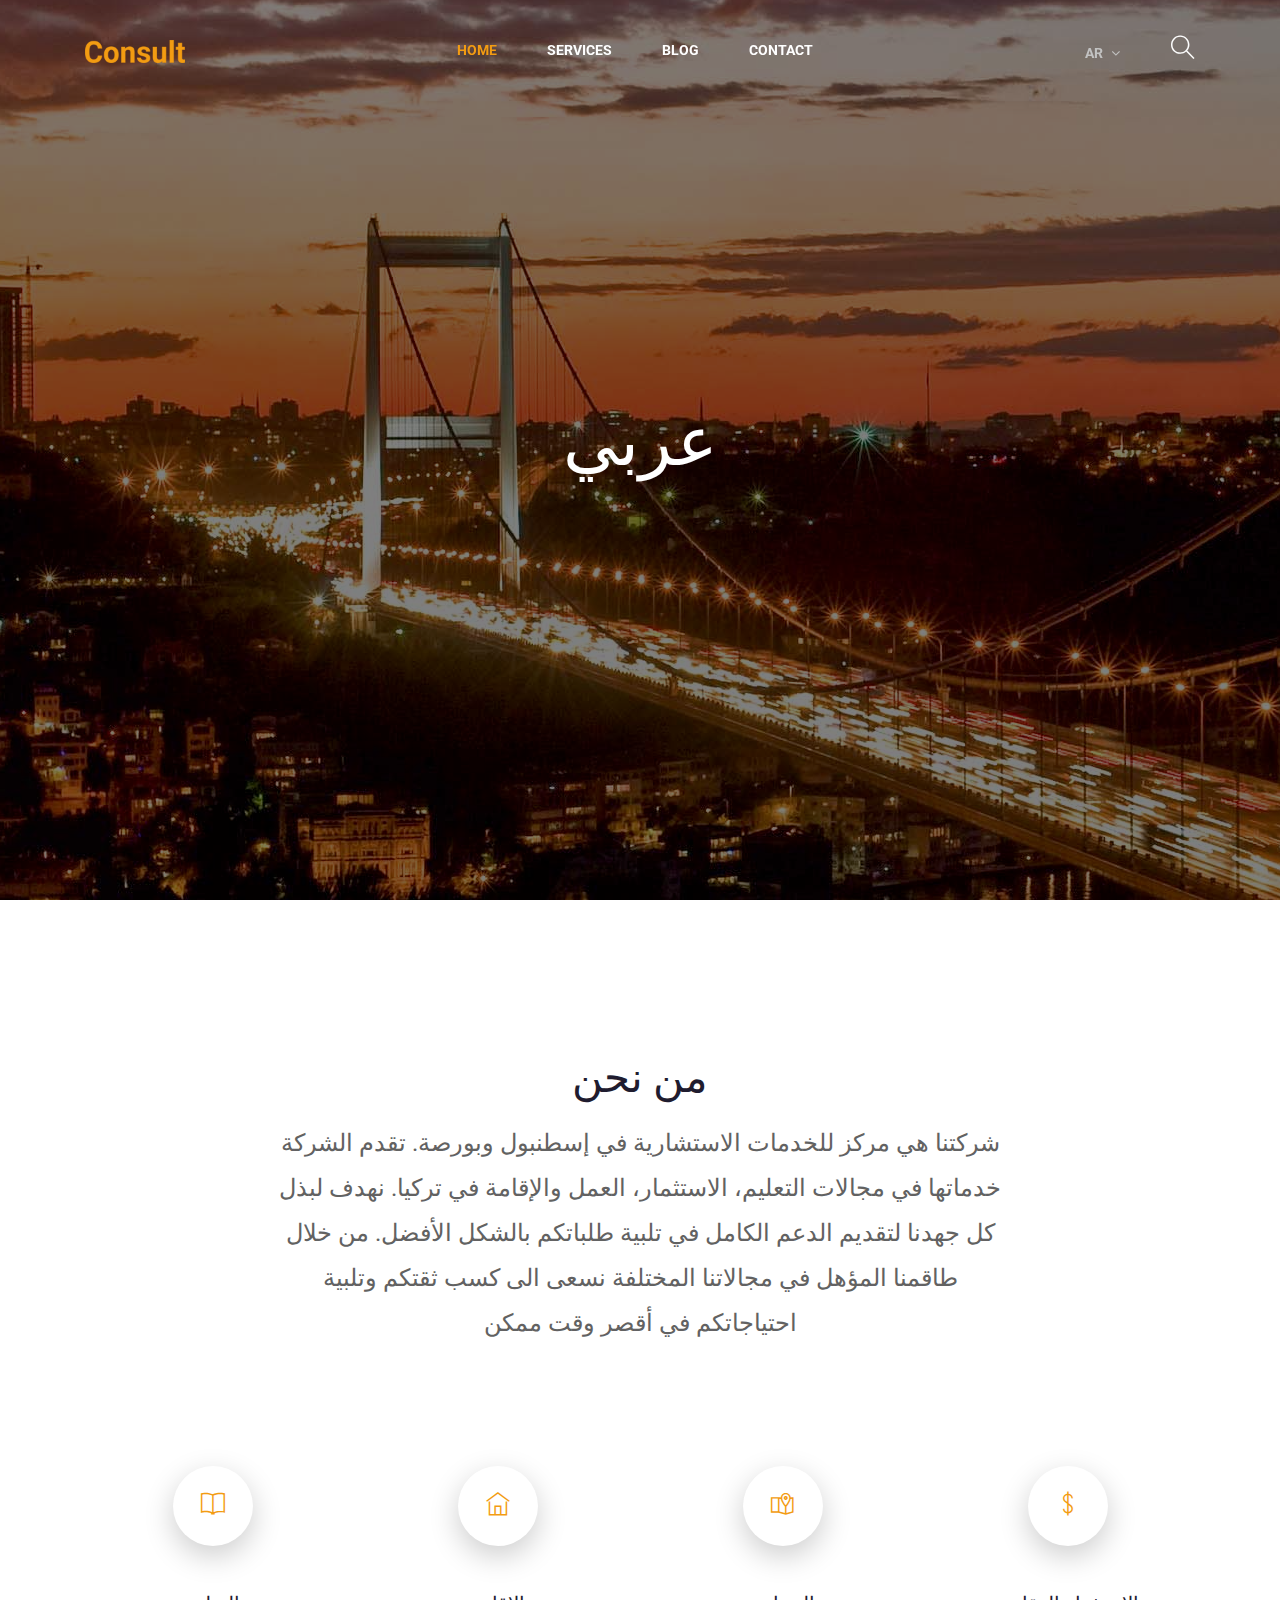
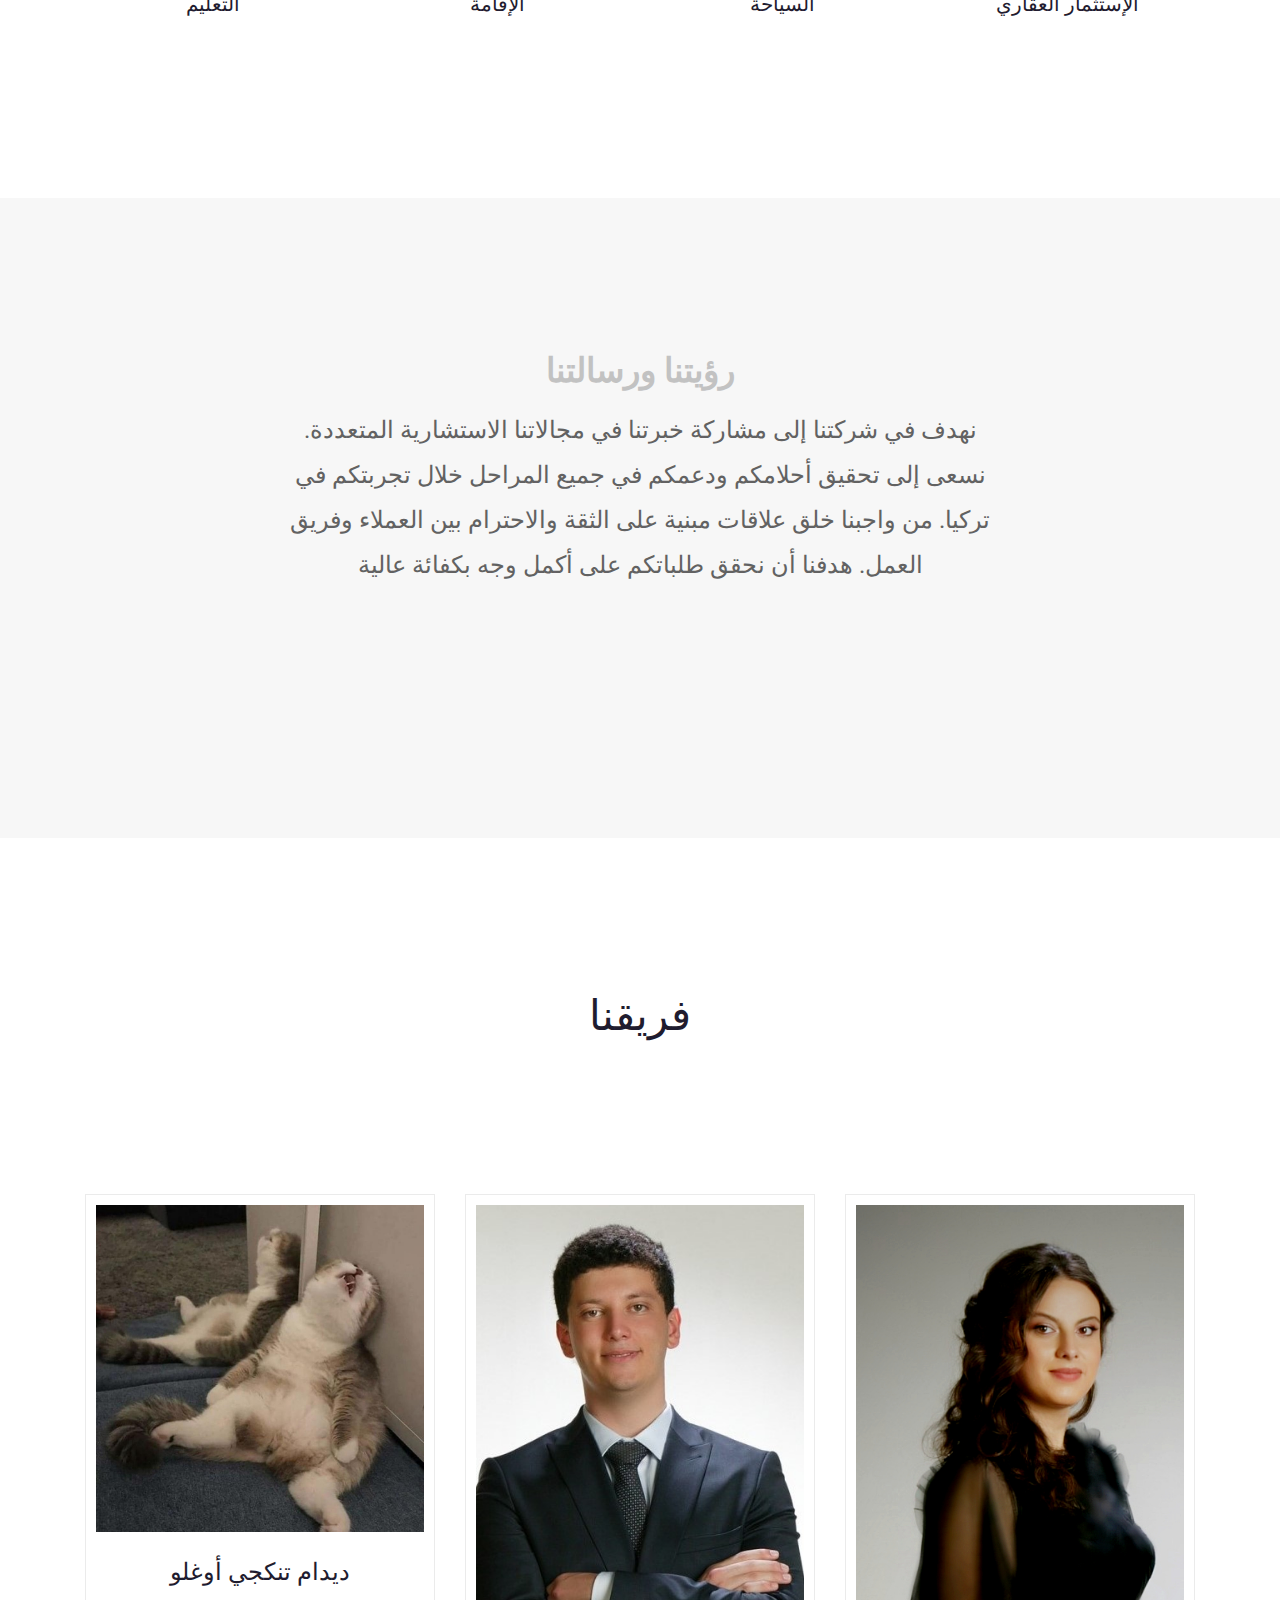
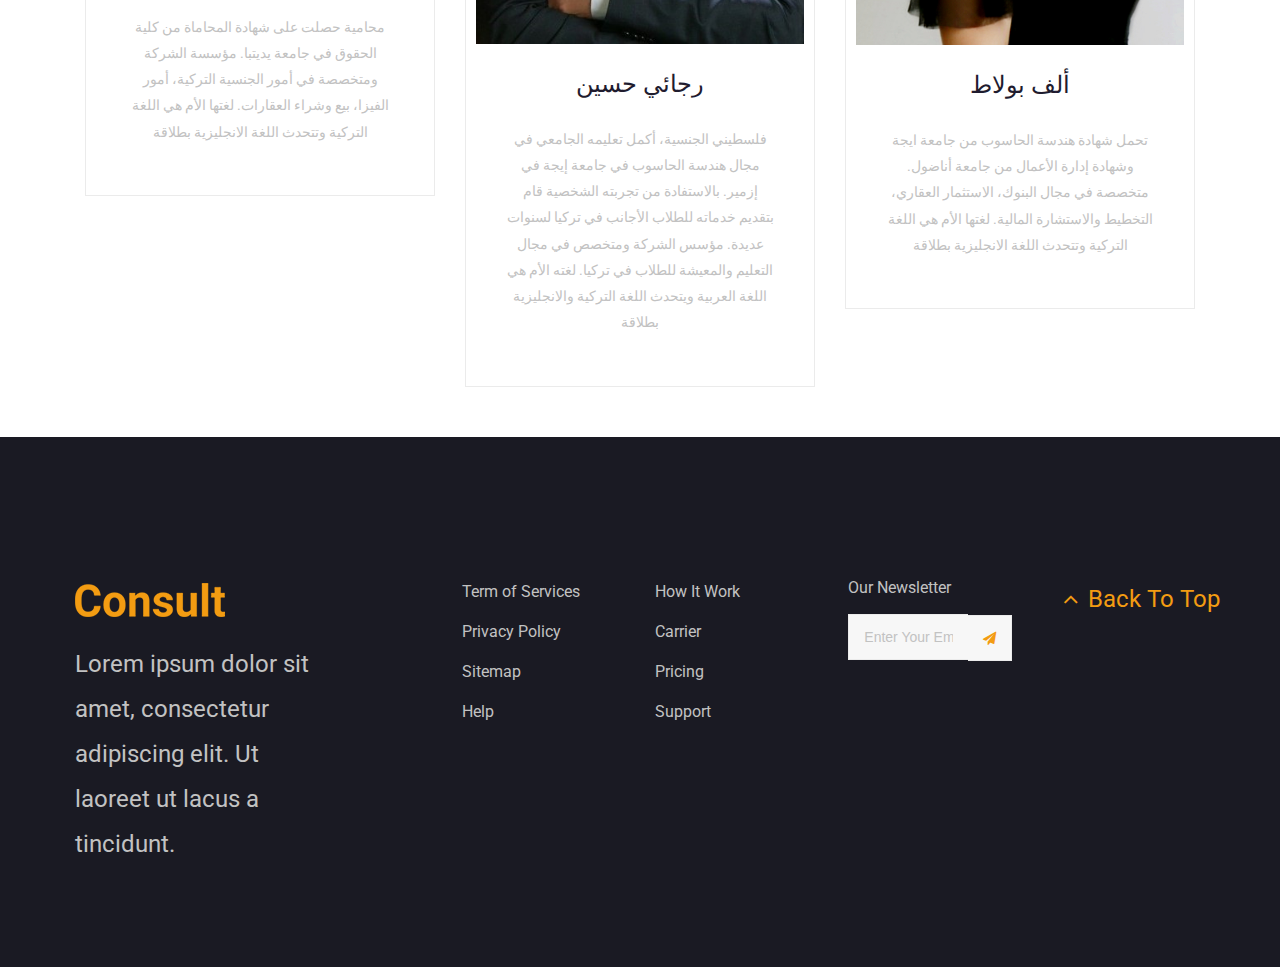
==== commit 4d9322de: "edit index page" ====
--- a/index.html
+++ b/index.html
@@ -34,12 +34,12 @@
 						<div class="header__chooseLanguage">
 										
 										<!-- dropdown -->
-										<div class="dropdown" data-init="dropdown"><a class="dropdown__toggle" href="javascript:void(0)">TR <i class="fa fa-angle-down" aria-hidden="true"></i></a>
+										<div class="dropdown" data-init="dropdown"><a class="dropdown__toggle" href="javascript:void(0)">AR <i class="fa fa-angle-down" aria-hidden="true"></i></a>
 											<div class="dropdown__content" data-position="right">
 												<ul class="list-style-none">
-													<li><a href="#" hreflang="en" onclick="setLang('tr'); return false">TR</a></li>
-													<li><a href="#" hreflang="en" onclick="setLang('ar'); return false">AR</a></li>
-													<li><a href="#" hreflang="en" onclick="setLang('en'); return false">EN</a></li>
+													<li><a href="#" hreflang="en" onclick="setLang('tr'); return false" style="font-size:15px;">TR</a></li>
+													<li><a href="#" hreflang="en" onclick="setLang('ar'); return false" style="font-size:15px;">AR</a></li>
+													<li><a href="#" hreflang="en" onclick="setLang('en'); return false" style="font-size:15px;">EN</a></li>
 												</ul>
 											</div>
 										</div><!-- End / dropdown -->
@@ -121,7 +121,7 @@
 								</div>
 							</div>
 						</div>
-						<!-- 
+						 
 
 					</div><!-- End / carousel__element owl-carousel -->
 					
@@ -129,18 +129,18 @@
 				
 				
 				<!-- Section -->
-				<section class="md-section" style="background-color:#f7f7f7;padding-top:0;">
+				<section class="md-section">
 					<div class="container">
 						<div class="row">
 							<div class="col-md-10 col-lg-8 offset-0 offset-sm-0 offset-md-1 offset-lg-2 ">
 								
 								<!-- iconbox -->
 								<div class="iconbox">
-									<!-- <div class="iconbox__icon"><i class="ti-headphone-alt"></i></div> -->
+<!-- 									<div class="iconbox__icon"><i class="ti-headphone-alt"></i></div> -->
 									<div>
 										<h2 class="iconbox__title" lang="tr"><a href="#">BİZ KİMİZ</a></h2>
-										<h2 class="iconbox__title" lang="ar"><a href="#">ABOUT</a></h2>
-										<h2 class="iconbox__title" lang="en"><a href="#">من نحن</a></h2>
+										<h2 class="iconbox__title" lang="en"><a href="#">ABOUT</a></h2>
+										<h2 class="iconbox__title" lang="ar"><a href="#">من نحن</a></h2>
 										<div class="iconbox__description" lang="tr" align="center" >Türkiye’de hayallerini gerçekleştirmek isteyen, kendine ve eğitimine yatırım yapmak
 											isteyen, Türkiye’de yaşamak ve çalışmak isteyen, yatırım yapmak isteyen, Türkiye’deki saklı
 											cennetleri keşfetmek isteyen kişilere yardımcı olmak amacıyla kurulmuş ve siz değerli
@@ -151,6 +151,18 @@
 											Bizler DRE CONSULTANCY olarak, siz değerli danışanlarımızın her daim yanında 
 											olmaktan ve özverili çalışmaktan memnuniyet duymaktayız.
 											Ekibimiz ve çalışma alanlarımızdaki özel danışmanlarız ile sizlerin hizmetinizdeyiz.</div>
+										<div class="iconbox__description" lang="ar" align="center" >
+										شركتنا هي مركز للخدمات الاستشارية في إسطنبول وبورصة. تقدم الشركة خدماتها في مجالات التعليم، الاستثمار، العمل والإقامة في تركيا. نهدف لبذل كل جهدنا لتقديم الدعم الكامل في تلبية طلباتكم بالشكل الأفضل. من خلال طاقمنا المؤهل في مجالاتنا المختلفة نسعى الى كسب ثقتكم وتلبية احتياجاتكم في أقصر وقت ممكن</div>
+										<div class="iconbox__description" lang="en" align="center" >Türkiye’de hayallerini gerçekleştirmek isteyen, kendine ve eğitimine yatırım yapmak
+											isteyen, Türkiye’de yaşamak ve çalışmak isteyen, yatırım yapmak isteyen, Türkiye’deki saklı
+											cennetleri keşfetmek isteyen kişilere yardımcı olmak amacıyla kurulmuş ve siz değerli
+											danışanlarımızın taleplerini karşılamak adına emek veren bir kuruluşuz.
+											Bizler DRE CONSULTANCY olarak, siz değerli danışanlarımızın her daim yanında
+											olmaktan ve özverili çalışmaktan memnuniyet duymaktayız.
+											Ekibimiz ve çalışma alanlarımızdaki özel danışmanlarız ile sizlerin hizmetinizdeyiz.
+											Bizler DRE CONSULTANCY olarak, siz değerli danışanlarımızın her daim yanında 
+											olmaktan ve özverili çalışmaktan memnuniyet duymaktayız.
+											Ekibimiz ve çalışma alanlarımızdaki özel danışmanlarız ile sizlerin hizmetinizdeyiz.</div>		
 									</div>
 								</div><!-- End / iconbox -->
 								
@@ -164,7 +176,7 @@
 									<div class="iconbox__icon"><i class="ti-book"></i></div>
 									<div>
 										<h2 class="iconbox__title" lang="tr"><a href="#">EĞİTİM</a></h2>
-										<h2 class="iconbox__title" lang="ar"><a href="#">ةبةققى</a></h2>
+										<h2 class="iconbox__title" lang="ar"><a href="#">التعليم</a></h2>
 										<h2 class="iconbox__title" lang="en"><a href="#">EDUCATION</a></h2>
 										<!-- <div class="iconbox__description">Mauris lacinia venenatis dolor sit amet viverra. Integer malesuada nulla neque. Sed rutrum ligula eu</div> -->
 									</div>
@@ -178,7 +190,7 @@
 									<div class="iconbox__icon"><i class="ti-home"></i></div>
 									<div>
 										<h2 class="iconbox__title" lang="tr"><a href="#">OTURUM</a></h2>
-										<h2 class="iconbox__title" lang="ar"><a href="#">ةبةققى</a></h2>
+										<h2 class="iconbox__title" lang="ar"><a href="#">الإقامة</a></h2>
 										<h2 class="iconbox__title" lang="en"><a href="#">RESIDANCY</a></h2>
 										<!-- <div class="iconbox__description">Etiam non varius justo, vel tempor mi. Nulla facilisi. Fusce at tortor arcu. Suspendisse maximus ac </div> -->
 									</div>
@@ -192,7 +204,7 @@
 									<div class="iconbox__icon"><i class="ti-map-alt"></i></div>
 									<div>
 										<h2 class="iconbox__title" lang="tr"><a href="#">SEYAHAT</a></h2>
-										<h2 class="iconbox__title" lang="ar"><a href="#">ةبةققى</a></h2>
+										<h2 class="iconbox__title" lang="ar"><a href="#">السياحة</a></h2>
 										<h2 class="iconbox__title" lang="en"><a href="#">TRAVEL</a></h2>
 										<!-- <div class="iconbox__description">Mauris lacinia venenatis dolor sit amet viverra. Integer malesuada nulla neque. Sed rutrum ligula eu</div> -->
 									</div>
@@ -206,7 +218,7 @@
 									<div class="iconbox__icon"><i class="ti-money"></i></div>
 									<div>									
 										<h2 class="iconbox__title" lang="tr"><a href="#">GAYRİMENKUL DEĞERLEME VE SATIN ALMA</a></h2>
-										<h2 class="iconbox__title" lang="ar"><a href="#">ةبةققى</a></h2>
+										<h2 class="iconbox__title" lang="ar"><a href="#">الإستثمار العقاري</a></h2>
 										<h2 class="iconbox__title" lang="en"><a href="#">MORTGAGE</a></h2>
 										<!-- <div class="iconbox__description">Suspendisse ac elit vitae est lacinia interdum eu sit amet mauris. Phasellus aliquam nisi sit amet l</div> -->
 									</div>
@@ -221,16 +233,27 @@
 				<!-- About-->
 				
 				<!-- Section -->
-				<section class="md-section">
+				<section class="md-section" style="background-color:#f7f7f7;padding-top:30;">
 					<div class="container">
 						<div class="row">
 							<div class="col-lg-10 col-xl-8 offset-0 offset-sm-0 offset-md-0 offset-lg-1 offset-xl-2 ">
 								
 								<!-- title-01 -->
-								<div class="title-01 title-01__style-04">
-									<h6 class="title-01__subTitle">MİSYON VE VİZYONUMUZ</h6>
+								<div class="title-01 title-01__style-04" >
+									<h6 class="title-01__subTitle" lang="tr">MİSYON VE VİZYONUMUZ</h6>
+									<h6 class="title-01__subTitle" lang="ar">رؤيتنا ورسالتنا</h6>
+									<h6 class="title-01__subTitle" lang="en">MİSYON VE VİZYONUMUZ</h6>
 									<!-- <h2 class="title-01__title">MİSYON VE VİZYONUMUZ</h2> -->
-									<div>Kurucu ekibimiz olarak, uzun süredir devam eden çalışmalarımızı profesyonel alana
+									<div lang="tr">Kurucu ekibimiz olarak, uzun süredir devam eden çalışmalarımızı profesyonel alana
+										taşımak ve sizlere erişilebilirlik sağlamak amacıyla DRE CONSULTANCY’i kurduk.
+										Siz değerli danışanlarımızın hayallerini gerçekleştirmeyi ve her aşamada sizlerin
+										yanında olmayı misyon edindik. Sizlerin mutluluğu ile büyümek ve her zaman daha iyisini
+										yapmak düşüncesiyle, DRE CONSULTANCY olarak yüksek performans sergileyen bir ekip
+										olmaya devam edeceğiz.</div>
+									<div lang="ar">
+									نهدف في شركتنا إلى مشاركة خبرتنا في مجالاتنا الاستشارية المتعددة. نسعى إلى تحقيق أحلامكم ودعمكم في جميع المراحل خلال تجربتكم في تركيا. من واجبنا خلق علاقات مبنية على الثقة والاحترام بين العملاء وفريق العمل. هدفنا أن نحقق طلباتكم على أكمل وجه بكفائة عالية
+									</div>
+									<div lang="en">Kurucu ekibimiz olarak, uzun süredir devam eden çalışmalarımızı profesyonel alana
 										taşımak ve sizlere erişilebilirlik sağlamak amacıyla DRE CONSULTANCY’i kurduk.
 										Siz değerli danışanlarımızın hayallerini gerçekleştirmeyi ve her aşamada sizlerin
 										yanında olmayı misyon edindik. Sizlerin mutluluğu ile büyümek ve her zaman daha iyisini
@@ -253,7 +276,9 @@
 								
 								<!-- title-01 -->
 								<div class="title-01">
-									<h2 class="title-01__title">Ekibimiz</h2>
+									<h2 class="title-01__title" lang="tr">Ekibimiz</h2>
+									<h2 class="title-01__title" lang="ar">فريقنا</h2>
+									<h2 class="title-01__title" lang="en">Team</h2>
 								</div><!-- End / title-01 -->
 								
 							</div>
@@ -266,7 +291,7 @@
 								<!-- textbox -->
 								<div class="textbox textbox__style-02">
 									<div class="textbox__image"><a href="#"><img src="assets/img/avatars/1.jpg" alt=""/></a></div>
-									<div class="textbox__body">
+									<div class="textbox__body" lang="tr">
 										<h2 class="textbox__title"><a href="#">Didem Tenekecioğlu</a></h2>
 										<div class="textbox__description">Yeditepe Üniversitesi Hukuk Fakültesi’nden mezun olan Avukat Didem TENEKECİOĞLU,
 											hukuki danışmanlık hizmetleri yürütmekte ve şirketimize vize işlemleri, gayrimenkul alımı ve
@@ -277,7 +302,32 @@
 											<!-- <div class="social-01"> -->
 												<!-- <nav class="social-01__navSocial"><a class="social-01__item" href="#"><i class="fa fa-facebook"></i></a><a class="social-01__item" href="#"><i class="fa fa-skype"></i></a><a class="social-01__item" href="#"><i class="fa fa-twitter"></i></a><a class="social-01__item" href="#"><i class="fa fa-instagram"></i></a> -->
 												<!-- </nav> -->
-											<!-- </div><!-- End / social-01 --> 
+											<!-- </div> End / social-01 --> 
+											
+									</div>
+									<div class="textbox__body" lang="ar">
+										<h2 class="textbox__title"><a href="#">ديدام تنكجي أوغلو</a></h2>
+										<div class="textbox__description">محامية حصلت على شهادة المحاماة من كلية الحقوق في جامعة يديتبا. مؤسسة الشركة ومتخصصة في أمور الجنسية التركية، أمور الفيزا، بيع وشراء العقارات. لغتها الأم هي اللغة التركية وتتحدث اللغة الانجليزية بطلاقة</div>
+											
+											<!--social-01-->
+											<!-- <div class="social-01"> -->
+												<!-- <nav class="social-01__navSocial"><a class="social-01__item" href="#"><i class="fa fa-facebook"></i></a><a class="social-01__item" href="#"><i class="fa fa-skype"></i></a><a class="social-01__item" href="#"><i class="fa fa-twitter"></i></a><a class="social-01__item" href="#"><i class="fa fa-instagram"></i></a> -->
+												<!-- </nav> -->
+											<!-- </div> End / social-01 --> 
+											
+									</div>
+									<div class="textbox__body" lang="en">
+										<h2 class="textbox__title"><a href="#">Didem Tenekecioğlu</a></h2>
+										<div class="textbox__description">Yeditepe Üniversitesi Hukuk Fakültesi’nden mezun olan Avukat Didem TENEKECİOĞLU,
+											hukuki danışmanlık hizmetleri yürütmekte ve şirketimize vize işlemleri, gayrimenkul alımı ve
+											satımı, vatandaşlık başvuruları süreçlerinde destek vermektedir.
+											Anadili Türkçe olup, ileri düzeyde İngilizce bilmektedir.</div>
+											
+											<!--social-01-->
+											<!-- <div class="social-01"> -->
+												<!-- <nav class="social-01__navSocial"><a class="social-01__item" href="#"><i class="fa fa-facebook"></i></a><a class="social-01__item" href="#"><i class="fa fa-skype"></i></a><a class="social-01__item" href="#"><i class="fa fa-twitter"></i></a><a class="social-01__item" href="#"><i class="fa fa-instagram"></i></a> -->
+												<!-- </nav> -->
+											<!-- </div> End / social-01 --> 
 											
 									</div>
 								</div><!-- End / textbox -->
@@ -286,7 +336,7 @@
 								<!-- textbox -->
 								<div class="textbox textbox__style-02">
 									<div class="textbox__image"><a href="#"><img src="assets/img/avatars/2.jpg" alt=""/></a></div>
-									<div class="textbox__body">
+									<div class="textbox__body" lang="tr">
 										<h2 class="textbox__title"><a href="#">Rajai Hussein</a></h2>
 										<div class="textbox__description">Filistin,Tulkarm doğumlu olan ve öğrenim görme amacıyla Türkiye’ye gelen Rajai Hussein,
 											kendi deneyimleri doğrultusunda, siz değerli danışanlarımız ile yaşadığı kişisel tecrübeyi
@@ -303,13 +353,71 @@
 											<!-- End / social-01 -->
 											
 									</div>
+									<div class="textbox__body" lang="ar">
+										<h2 class="textbox__title"><a href="#">رجائي حسين</a></h2>
+										<div class="textbox__description">فلسطيني الجنسية، أكمل تعليمه الجامعي في مجال هندسة الحاسوب في جامعة إيجة في إزمير. بالاستفادة من تجربته الشخصية قام بتقديم خدماته للطلاب الأجانب في تركيا لسنوات عديدة. مؤسس الشركة ومتخصص في مجال التعليم والمعيشة للطلاب في تركيا. لغته الأم هي اللغة العربية ويتحدث اللغة التركية والانجليزية بطلاقة</div>
+											
+											<!-- social-01 -->
+											<!-- <div class="social-01"> -->
+												<!-- <nav class="social-01__navSocial"><a class="social-01__item" href="#"><i class="fa fa-facebook"></i></a><a class="social-01__item" href="#"><i class="fa fa-skype"></i></a><a class="social-01__item" href="#"><i class="fa fa-twitter"></i></a><a class="social-01__item" href="#"><i class="fa fa-instagram"></i></a> -->
+												<!-- </nav> -->
+											<!-- </div> -->
+											<!-- End / social-01 -->
+											
+									</div>
+									<div class="textbox__body" lang="en">
+										<h2 class="textbox__title"><a href="#">Rajai Hussein</a></h2>
+										<div class="textbox__description">Filistin,Tulkarm doğumlu olan ve öğrenim görme amacıyla Türkiye’ye gelen Rajai Hussein,
+											kendi deneyimleri doğrultusunda, siz değerli danışanlarımız ile yaşadığı kişisel tecrübeyi
+											profesyonelliğe dönüştürmektedir.Ege Üniversitesi Bilgisayar Mühendisliği Bölümü’nden mezun olan ve şirketimizin kuruluş sürecinde önemli adımlar atmamıza
+											destek veren Rajai Hussein, şirketimize yabancı uyruklu öğrencilerin eğitim kayıt, yerleşme ve
+											yaşam planlaması süreçlerinde yardımcı olmaktadır.
+											Anadili Arapça olup, ileri düzeyde Türkçe ve İngilizce bilmektedir.</div>
+											
+											<!-- social-01 -->
+											<!-- <div class="social-01"> -->
+												<!-- <nav class="social-01__navSocial"><a class="social-01__item" href="#"><i class="fa fa-facebook"></i></a><a class="social-01__item" href="#"><i class="fa fa-skype"></i></a><a class="social-01__item" href="#"><i class="fa fa-twitter"></i></a><a class="social-01__item" href="#"><i class="fa fa-instagram"></i></a> -->
+												<!-- </nav> -->
+											<!-- </div> -->
+											<!-- End / social-01 -->
+											
+									</div>
 								</div><!-- End / textbox -->
 								
 								
 								<!-- textbox -->
 								<div class="textbox textbox__style-02">
 									<div class="textbox__image"><a href="#"><img src="assets/img/avatars/3.jpg" alt=""/></a></div>
-									<div class="textbox__body">
+									<div class="textbox__body" lang="tr">
+										<h2 class="textbox__title"><a href="#">Elif Polat</a></h2>
+										<div class="textbox__description">Ege Üniversitesi Bilgisayar Mühendisliği Bölümü’nden ve Anadolu Üniversitesi İşletme
+											Fakültesi’nden mezun olan, uzun yıllardır bankacılık ve yatırım danışmanlığı sektöründe
+											emek veren Elif Polat, şirketimize gayrimenkul değerleme ve yatırım planlaması sürecinde
+											destek vermektedir. Danışanlarımızın mali ve finansal süreçlerinde, deneyimleri
+											doğrultusunda etkin destek sağlamaktadır.
+											Anadili Türkçe olup, ileri düzeyde İngilizce bilmektedir.</div>
+											
+											<!-- social-01 -->
+											<!-- <div class="social-01"> -->
+												<!-- <nav class="social-01__navSocial"><a class="social-01__item" href="#"><i class="fa fa-facebook"></i></a><a class="social-01__item" href="#"><i class="fa fa-skype"></i></a><a class="social-01__item" href="#"><i class="fa fa-twitter"></i></a><a class="social-01__item" href="#"><i class="fa fa-instagram"></i></a> -->
+												<!-- </nav> -->
+											<!-- </div> -->
+											<!-- End / social-01 -->
+											
+									</div>
+									<div class="textbox__body" lang="ar">
+										<h2 class="textbox__title"><a href="#">ألف بولاط</a></h2>
+										<div class="textbox__description">تحمل شهادة هندسة الحاسوب من جامعة ايجة وشهادة إدارة الأعمال من جامعة أناضول. متخصصة في مجال البنوك، الاستثمار العقاري، التخطيط والاستشارة المالية. لغتها الأم هي اللغة التركية وتتحدث اللغة الانجليزية بطلاقة</div>
+											
+											<!-- social-01 -->
+											<!-- <div class="social-01"> -->
+												<!-- <nav class="social-01__navSocial"><a class="social-01__item" href="#"><i class="fa fa-facebook"></i></a><a class="social-01__item" href="#"><i class="fa fa-skype"></i></a><a class="social-01__item" href="#"><i class="fa fa-twitter"></i></a><a class="social-01__item" href="#"><i class="fa fa-instagram"></i></a> -->
+												<!-- </nav> -->
+											<!-- </div> -->
+											<!-- End / social-01 -->
+											
+									</div>
+									<div class="textbox__body" lang="en">
 										<h2 class="textbox__title"><a href="#">Elif Polat</a></h2>
 										<div class="textbox__description">Ege Üniversitesi Bilgisayar Mühendisliği Bölümü’nden ve Anadolu Üniversitesi İşletme
 											Fakültesi’nden mezun olan, uzun yıllardır bankacılık ve yatırım danışmanlığı sektöründe
@@ -407,7 +515,7 @@
 						</div>
 					</div>
 				</div>
-				<div class="footer__copyright">2017 &copy; Copyright Awe7. All rights Reserved.</div>
+				
 			</footer><!-- End / footer -->
 			
 		</div>
--- a/assets/css/main.css
+++ b/assets/css/main.css
@@ -1021,10 +1021,14 @@
     margin: 0;
     padding: 0;
     line-height: 1.875;
-    font-size: 14px;
+    font-size: 24px;
     font-weight: 400;
     font-family: "Roboto", sans-serif;
     color: #626262;
+}
+
+.textbox__description {
+    font-size: 14px;
 }
 
 body.md-skin-dark {
@@ -1086,7 +1090,7 @@
 }
 
 h6 {
-    font-size: 14px;
+    font-size: 34px;
 }
 
 h3, h1, h2, h3 {
@@ -3373,7 +3377,6 @@
     color: #c2c2c2;
     font-weight: 700;
     text-transform: uppercase;
-    letter-spacing: 10px;
 }
 
 .title-01__title {
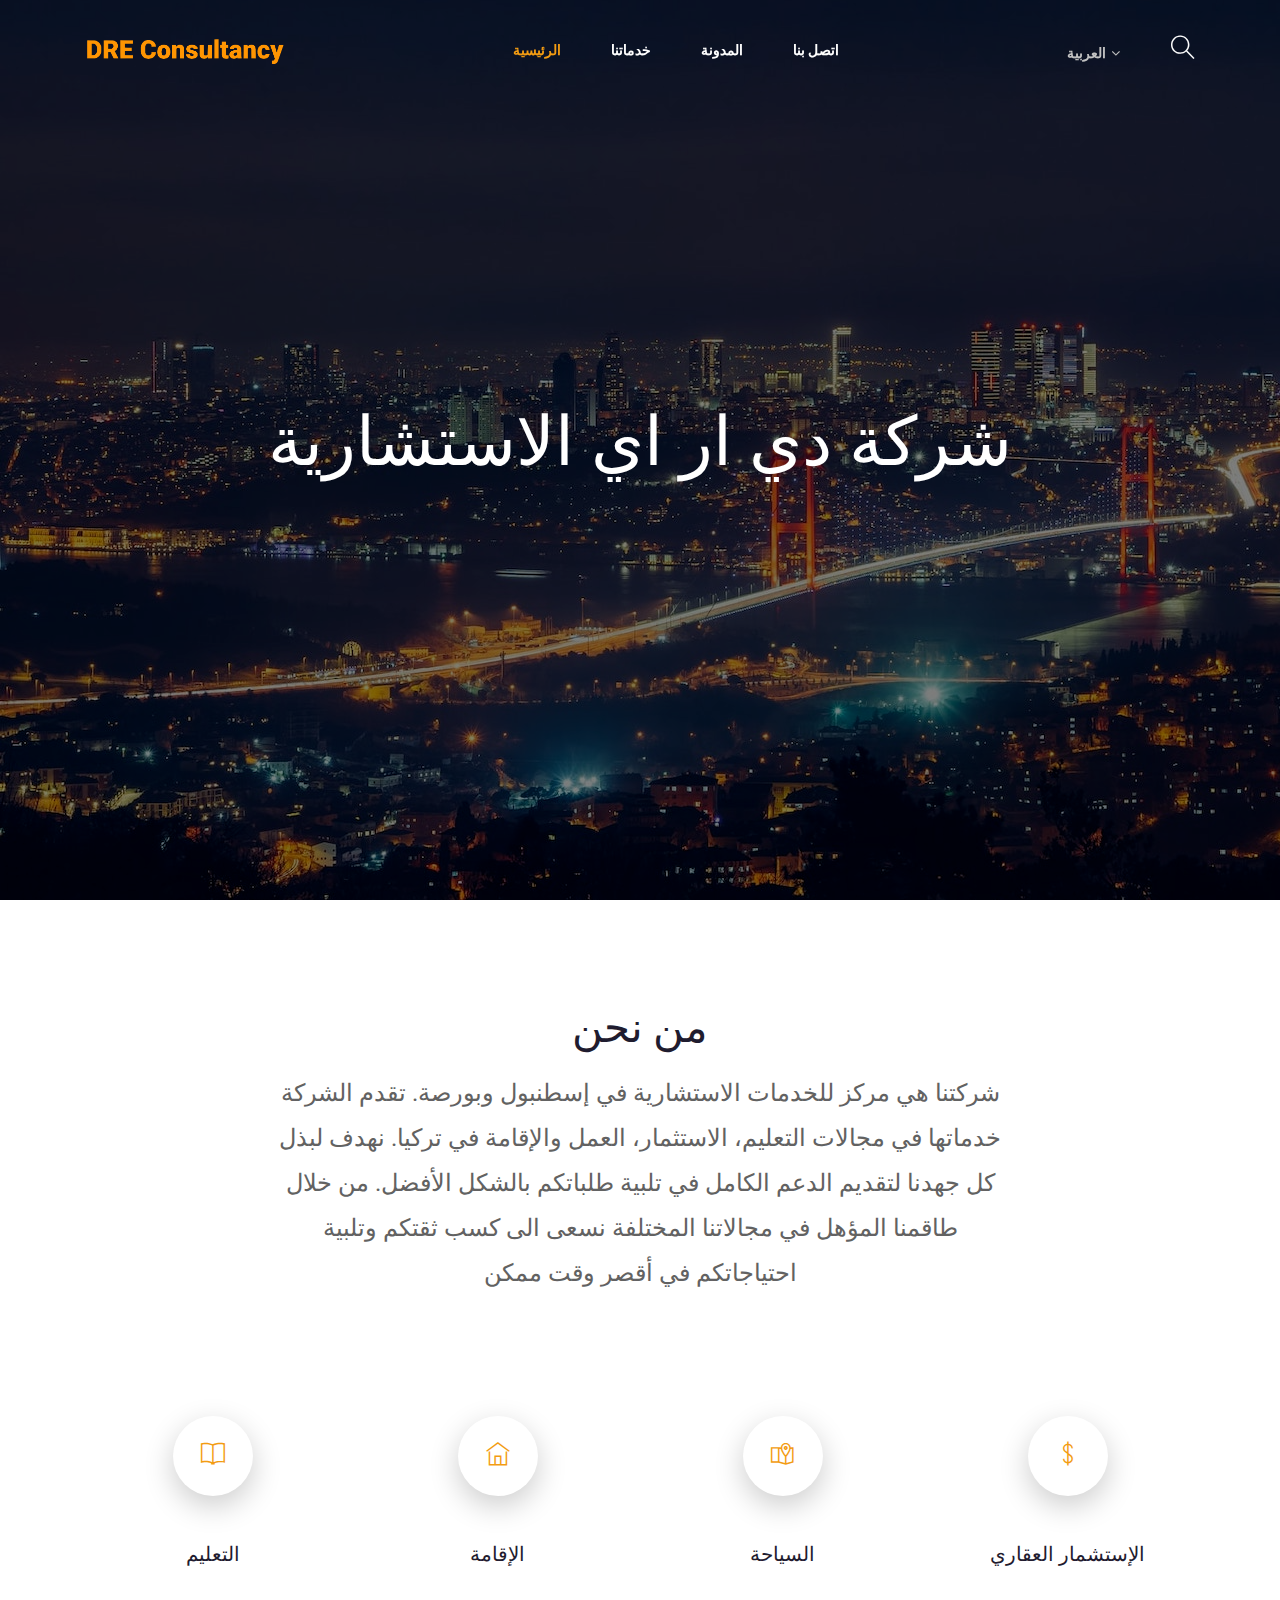
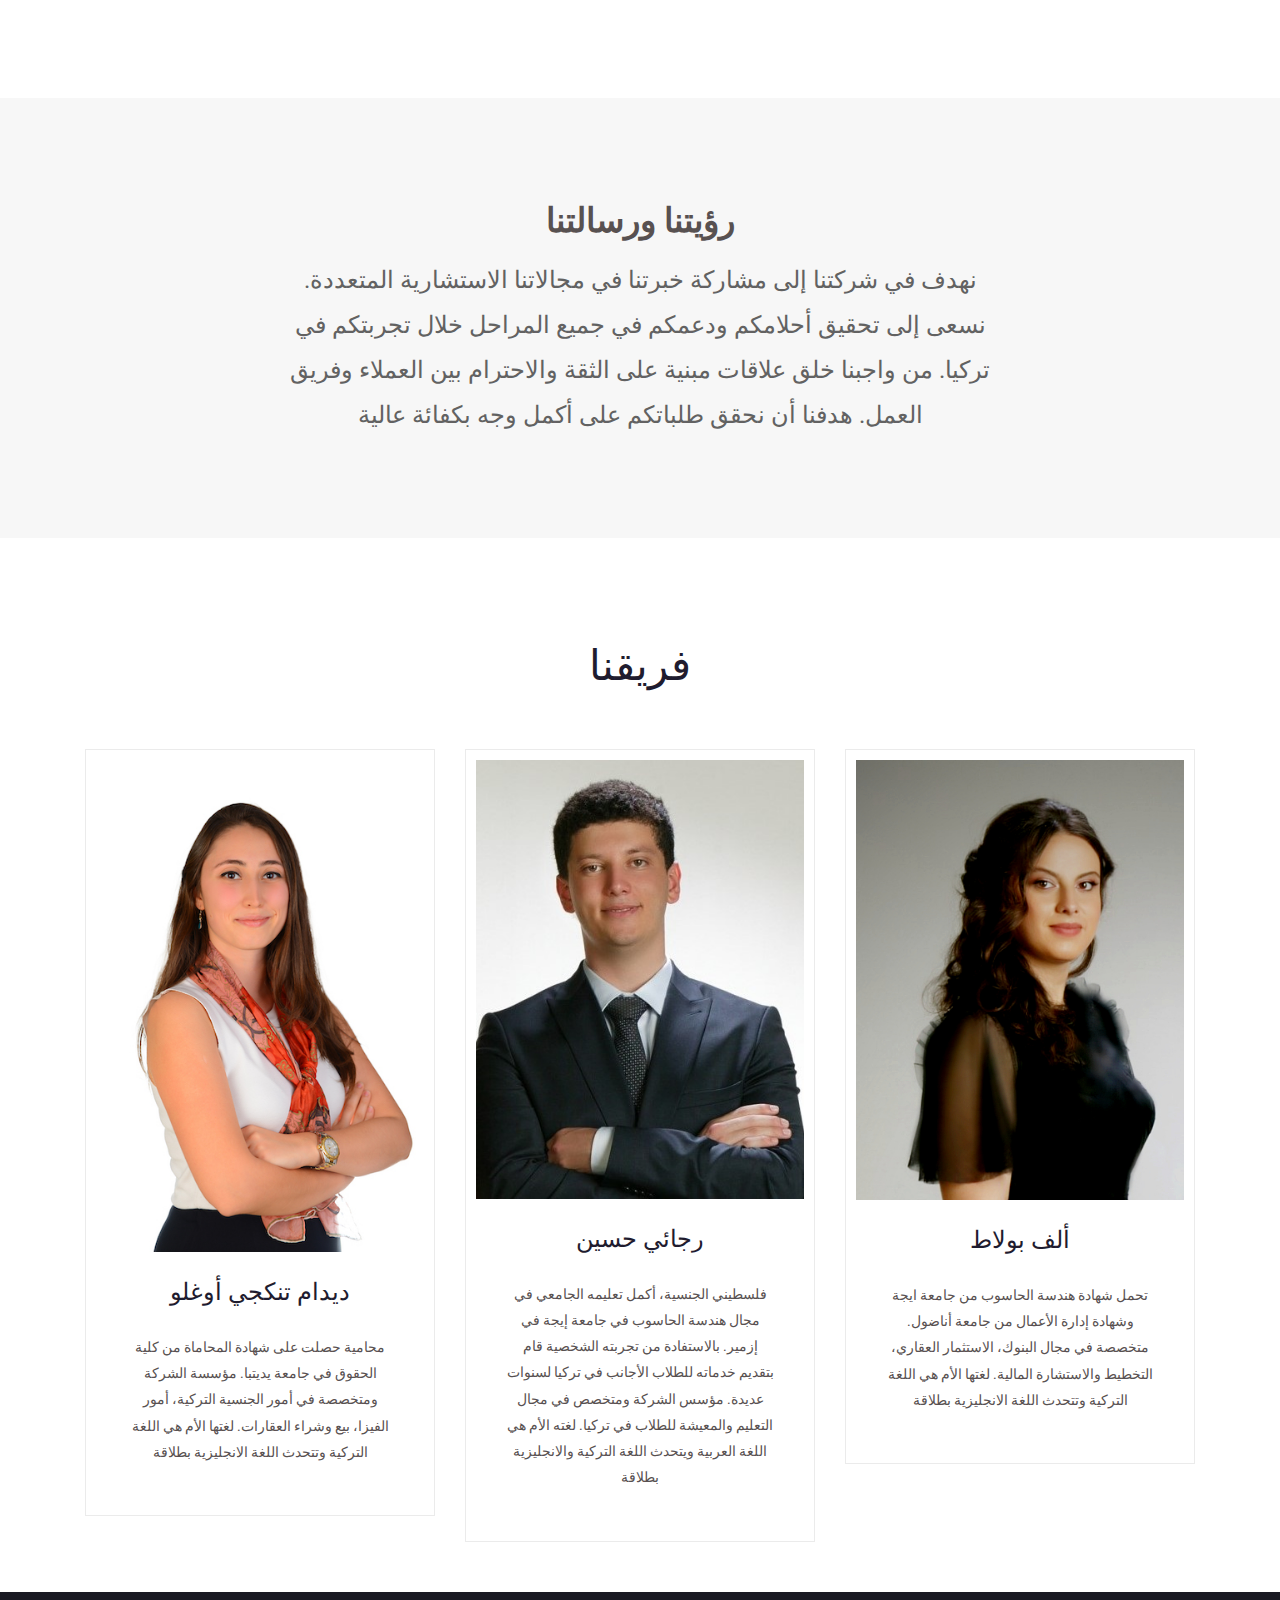
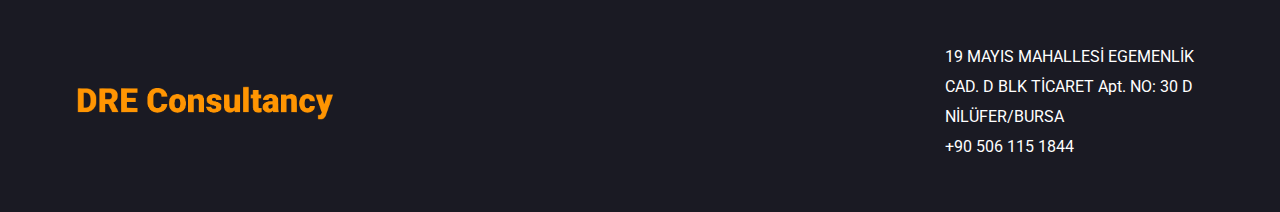
==== commit 569a56e6: "edit main page" ====
--- a/index.html
+++ b/index.html
@@ -21,6 +21,7 @@
 		<link rel="stylesheet" type="text/css" href="assets/css/main.css"><!--[if lt IE 9]>
 			<script src="https://oss.maxcdn.com/libs/html5shiv/3.7.0/html5shiv.js"></script>
 		<![endif]-->
+		
 	</head>
 	
 	<body>
@@ -34,12 +35,13 @@
 						<div class="header__chooseLanguage">
 										
 										<!-- dropdown -->
-										<div class="dropdown" data-init="dropdown"><a class="dropdown__toggle" href="javascript:void(0)">AR <i class="fa fa-angle-down" aria-hidden="true"></i></a>
+										<div class="dropdown" data-init="dropdown">
+										<a class="dropdown__toggle" href="javascript:void(0)" id="lang_tag">العربية<i class="fa fa-angle-down" aria-hidden="true"></i></a>
 											<div class="dropdown__content" data-position="right">
 												<ul class="list-style-none">
-													<li><a href="#" hreflang="en" onclick="setLang('tr'); return false" style="font-size:15px;">TR</a></li>
-													<li><a href="#" hreflang="en" onclick="setLang('ar'); return false" style="font-size:15px;">AR</a></li>
-													<li><a href="#" hreflang="en" onclick="setLang('en'); return false" style="font-size:15px;">EN</a></li>
+													<li><a href="#" onclick="changeLanguage('tr')" style="font-size:15px;">Türkçe</a></li>
+													<li><a href="#" onclick="changeLanguage('ar')" style="font-size:15px;">العربية</a></li>
+													<li><a href="#" onclick="changeLanguage('en')" style="font-size:15px;">English</a></li>
 												</ul>
 											</div>
 										</div><!-- End / dropdown -->
@@ -65,25 +67,21 @@
 						
 						<!-- consult-menu -->
 						<ul class="consult-menu">
-							<li class="current-menu-item"><a href="index.html">Home</a>
+						
+							<li class="current-menu-item">
+							<a href="index.html" name="translate" caption="title_mainpage"></a>
 							</li>
-							<!-- <li><a href="about.html">about</a> -->
-							<!-- </li> -->
-							<li><a href="service.html">services</a>
+							
+							<li>
+							<a href="service.html" name="translate" caption="title_services"></a>
 							</li>
-							<!-- <li class="menu-item-has-children"><a href="project.html">project</a> -->
-								<!-- <ul class="sub-menu"> -->
-									<!-- <li><a href="project-detail.html">Project detail</a> -->
-									<!-- </li> -->
-								<!-- </ul> -->
-							<!-- </li> -->
-							<li class="menu-item-has-children"><a href="blog.html">blog</a>
-								<ul class="sub-menu">
-									<li><a href="blog-detail.html">Blog detail</a>
-									</li>
-								</ul>
+							
+							<li>
+							<a href="service.html" name="translate" caption="title_blog"></a>
 							</li>
-							<li><a href="contact.html">contact</a>
+							
+							<li>
+							<a href="service.html" name="translate" caption="title_contact"></a>
 							</li>
 						</ul><!-- consult-menu -->
 						
@@ -106,15 +104,7 @@
 								<div class="md-tb__cell">
 									<div class="slider__content">
 										<div class="container" lang="en">
-											<h2>ENglish</h2>
-											<!-- <p>A Bootstrap 4 Responsive multi-purpose Theme for the Business, Web agency and more!</p> -->
-										</div>
-										<div class="container" lang="ar">
-											<h2>عربي</h2>
-											<!-- <p>A Bootstrap 4 Responsive multi-purpose Theme for the Business, Web agency and more!</p> -->
-										</div>
-										<div class="container" lang="tr">
-											<h2>türkçe</h2>
+											<h2 name="translate" caption="title_slogan"></h2>
 											<!-- <p>A Bootstrap 4 Responsive multi-purpose Theme for the Business, Web agency and more!</p> -->
 										</div>
 									</div>
@@ -138,31 +128,8 @@
 								<div class="iconbox">
 <!-- 									<div class="iconbox__icon"><i class="ti-headphone-alt"></i></div> -->
 									<div>
-										<h2 class="iconbox__title" lang="tr"><a href="#">BİZ KİMİZ</a></h2>
-										<h2 class="iconbox__title" lang="en"><a href="#">ABOUT</a></h2>
-										<h2 class="iconbox__title" lang="ar"><a href="#">من نحن</a></h2>
-										<div class="iconbox__description" lang="tr" align="center" >Türkiye’de hayallerini gerçekleştirmek isteyen, kendine ve eğitimine yatırım yapmak
-											isteyen, Türkiye’de yaşamak ve çalışmak isteyen, yatırım yapmak isteyen, Türkiye’deki saklı
-											cennetleri keşfetmek isteyen kişilere yardımcı olmak amacıyla kurulmuş ve siz değerli
-											danışanlarımızın taleplerini karşılamak adına emek veren bir kuruluşuz.
-											Bizler DRE CONSULTANCY olarak, siz değerli danışanlarımızın her daim yanında
-											olmaktan ve özverili çalışmaktan memnuniyet duymaktayız.
-											Ekibimiz ve çalışma alanlarımızdaki özel danışmanlarız ile sizlerin hizmetinizdeyiz.
-											Bizler DRE CONSULTANCY olarak, siz değerli danışanlarımızın her daim yanında 
-											olmaktan ve özverili çalışmaktan memnuniyet duymaktayız.
-											Ekibimiz ve çalışma alanlarımızdaki özel danışmanlarız ile sizlerin hizmetinizdeyiz.</div>
-										<div class="iconbox__description" lang="ar" align="center" >
-										شركتنا هي مركز للخدمات الاستشارية في إسطنبول وبورصة. تقدم الشركة خدماتها في مجالات التعليم، الاستثمار، العمل والإقامة في تركيا. نهدف لبذل كل جهدنا لتقديم الدعم الكامل في تلبية طلباتكم بالشكل الأفضل. من خلال طاقمنا المؤهل في مجالاتنا المختلفة نسعى الى كسب ثقتكم وتلبية احتياجاتكم في أقصر وقت ممكن</div>
-										<div class="iconbox__description" lang="en" align="center" >Türkiye’de hayallerini gerçekleştirmek isteyen, kendine ve eğitimine yatırım yapmak
-											isteyen, Türkiye’de yaşamak ve çalışmak isteyen, yatırım yapmak isteyen, Türkiye’deki saklı
-											cennetleri keşfetmek isteyen kişilere yardımcı olmak amacıyla kurulmuş ve siz değerli
-											danışanlarımızın taleplerini karşılamak adına emek veren bir kuruluşuz.
-											Bizler DRE CONSULTANCY olarak, siz değerli danışanlarımızın her daim yanında
-											olmaktan ve özverili çalışmaktan memnuniyet duymaktayız.
-											Ekibimiz ve çalışma alanlarımızdaki özel danışmanlarız ile sizlerin hizmetinizdeyiz.
-											Bizler DRE CONSULTANCY olarak, siz değerli danışanlarımızın her daim yanında 
-											olmaktan ve özverili çalışmaktan memnuniyet duymaktayız.
-											Ekibimiz ve çalışma alanlarımızdaki özel danışmanlarız ile sizlerin hizmetinizdeyiz.</div>		
+										<h2 class="iconbox__title"><a href="#" name="translate" caption="title_about"></a></h2>
+										<div class="iconbox__description" align="center" name="translate" caption="content_about"></div>
 									</div>
 								</div><!-- End / iconbox -->
 								
@@ -175,9 +142,7 @@
 								<div class="iconbox iconbox__style-02">
 									<div class="iconbox__icon"><i class="ti-book"></i></div>
 									<div>
-										<h2 class="iconbox__title" lang="tr"><a href="#">EĞİTİM</a></h2>
-										<h2 class="iconbox__title" lang="ar"><a href="#">التعليم</a></h2>
-										<h2 class="iconbox__title" lang="en"><a href="#">EDUCATION</a></h2>
+										<h2 class="iconbox__title" name="translate" caption="title_education"><a href="#"></a></h2>
 										<!-- <div class="iconbox__description">Mauris lacinia venenatis dolor sit amet viverra. Integer malesuada nulla neque. Sed rutrum ligula eu</div> -->
 									</div>
 								</div><!-- End / iconbox -->
@@ -189,9 +154,7 @@
 								<div class="iconbox iconbox__style-02">
 									<div class="iconbox__icon"><i class="ti-home"></i></div>
 									<div>
-										<h2 class="iconbox__title" lang="tr"><a href="#">OTURUM</a></h2>
-										<h2 class="iconbox__title" lang="ar"><a href="#">الإقامة</a></h2>
-										<h2 class="iconbox__title" lang="en"><a href="#">RESIDANCY</a></h2>
+										<h2 class="iconbox__title" name="translate" caption="title_residancy"><a href="#"></a></h2>
 										<!-- <div class="iconbox__description">Etiam non varius justo, vel tempor mi. Nulla facilisi. Fusce at tortor arcu. Suspendisse maximus ac </div> -->
 									</div>
 								</div><!-- End / iconbox -->
@@ -203,9 +166,7 @@
 								<div class="iconbox iconbox__style-02">
 									<div class="iconbox__icon"><i class="ti-map-alt"></i></div>
 									<div>
-										<h2 class="iconbox__title" lang="tr"><a href="#">SEYAHAT</a></h2>
-										<h2 class="iconbox__title" lang="ar"><a href="#">السياحة</a></h2>
-										<h2 class="iconbox__title" lang="en"><a href="#">TRAVEL</a></h2>
+										<h2 class="iconbox__title" name="translate" caption="title_travel"><a href="#"></a></h2>
 										<!-- <div class="iconbox__description">Mauris lacinia venenatis dolor sit amet viverra. Integer malesuada nulla neque. Sed rutrum ligula eu</div> -->
 									</div>
 								</div><!-- End / iconbox -->
@@ -217,9 +178,7 @@
 								<div class="iconbox iconbox__style-02">
 									<div class="iconbox__icon"><i class="ti-money"></i></div>
 									<div>									
-										<h2 class="iconbox__title" lang="tr"><a href="#">GAYRİMENKUL DEĞERLEME VE SATIN ALMA</a></h2>
-										<h2 class="iconbox__title" lang="ar"><a href="#">الإستثمار العقاري</a></h2>
-										<h2 class="iconbox__title" lang="en"><a href="#">MORTGAGE</a></h2>
+										<h2 class="iconbox__title" name="translate" caption="title_mortgage"><a href="#"></a></h2>
 										<!-- <div class="iconbox__description">Suspendisse ac elit vitae est lacinia interdum eu sit amet mauris. Phasellus aliquam nisi sit amet l</div> -->
 									</div>
 								</div><!-- End / iconbox -->
@@ -233,32 +192,16 @@
 				<!-- About-->
 				
 				<!-- Section -->
-				<section class="md-section" style="background-color:#f7f7f7;padding-top:30;">
+				<section class="md-section" style="background-color:#f7f7f7;padding-top:100px;padding-bottom:0px;">
 					<div class="container">
 						<div class="row">
 							<div class="col-lg-10 col-xl-8 offset-0 offset-sm-0 offset-md-0 offset-lg-1 offset-xl-2 ">
 								
 								<!-- title-01 -->
 								<div class="title-01 title-01__style-04" >
-									<h6 class="title-01__subTitle" lang="tr">MİSYON VE VİZYONUMUZ</h6>
-									<h6 class="title-01__subTitle" lang="ar">رؤيتنا ورسالتنا</h6>
-									<h6 class="title-01__subTitle" lang="en">MİSYON VE VİZYONUMUZ</h6>
-									<!-- <h2 class="title-01__title">MİSYON VE VİZYONUMUZ</h2> -->
-									<div lang="tr">Kurucu ekibimiz olarak, uzun süredir devam eden çalışmalarımızı profesyonel alana
-										taşımak ve sizlere erişilebilirlik sağlamak amacıyla DRE CONSULTANCY’i kurduk.
-										Siz değerli danışanlarımızın hayallerini gerçekleştirmeyi ve her aşamada sizlerin
-										yanında olmayı misyon edindik. Sizlerin mutluluğu ile büyümek ve her zaman daha iyisini
-										yapmak düşüncesiyle, DRE CONSULTANCY olarak yüksek performans sergileyen bir ekip
-										olmaya devam edeceğiz.</div>
-									<div lang="ar">
-									نهدف في شركتنا إلى مشاركة خبرتنا في مجالاتنا الاستشارية المتعددة. نسعى إلى تحقيق أحلامكم ودعمكم في جميع المراحل خلال تجربتكم في تركيا. من واجبنا خلق علاقات مبنية على الثقة والاحترام بين العملاء وفريق العمل. هدفنا أن نحقق طلباتكم على أكمل وجه بكفائة عالية
-									</div>
-									<div lang="en">Kurucu ekibimiz olarak, uzun süredir devam eden çalışmalarımızı profesyonel alana
-										taşımak ve sizlere erişilebilirlik sağlamak amacıyla DRE CONSULTANCY’i kurduk.
-										Siz değerli danışanlarımızın hayallerini gerçekleştirmeyi ve her aşamada sizlerin
-										yanında olmayı misyon edindik. Sizlerin mutluluğu ile büyümek ve her zaman daha iyisini
-										yapmak düşüncesiyle, DRE CONSULTANCY olarak yüksek performans sergileyen bir ekip
-										olmaya devam edeceğiz.</div>
+									<h6 class="title-01__subTitle" name="translate" caption="title_vision"></h6>
+									
+									<div name="translate" caption="content_vision"></div>
 								</div><!-- End / title-01 -->
 								
 							</div>
@@ -269,16 +212,14 @@
 
 				<!-- Our partner-->
 				
-				<section class="md-section" style="padding-bottom:0;">
+				<section class="md-section" style="padding-bottom:0;padding-top:100px;">
 					<div class="container">
 						<div class="row">
 							<div class="col-md-8 col-lg-8 offset-0 offset-sm-0 offset-md-2 offset-lg-2 ">
 								
 								<!-- title-01 -->
-								<div class="title-01">
-									<h2 class="title-01__title" lang="tr">Ekibimiz</h2>
-									<h2 class="title-01__title" lang="ar">فريقنا</h2>
-									<h2 class="title-01__title" lang="en">Team</h2>
+								<div class="title-01" style="margin-bottom:0;">
+									<h2 class="title-01__title" name="translate" caption="title_team"></h2>
 								</div><!-- End / title-01 -->
 								
 							</div>
@@ -292,11 +233,8 @@
 								<div class="textbox textbox__style-02">
 									<div class="textbox__image"><a href="#"><img src="assets/img/avatars/1.jpg" alt=""/></a></div>
 									<div class="textbox__body" lang="tr">
-										<h2 class="textbox__title"><a href="#">Didem Tenekecioğlu</a></h2>
-										<div class="textbox__description">Yeditepe Üniversitesi Hukuk Fakültesi’nden mezun olan Avukat Didem TENEKECİOĞLU,
-											hukuki danışmanlık hizmetleri yürütmekte ve şirketimize vize işlemleri, gayrimenkul alımı ve
-											satımı, vatandaşlık başvuruları süreçlerinde destek vermektedir.
-											Anadili Türkçe olup, ileri düzeyde İngilizce bilmektedir.</div>
+										<h2 class="textbox__title"><a href="#" name="translate" caption="name_didem"></a></h2>
+										<div class="textbox__description" name="translate" caption="content_didem"></div>
 											
 											<!--social-01-->
 											<!-- <div class="social-01"> -->
@@ -305,31 +243,6 @@
 											<!-- </div> End / social-01 --> 
 											
 									</div>
-									<div class="textbox__body" lang="ar">
-										<h2 class="textbox__title"><a href="#">ديدام تنكجي أوغلو</a></h2>
-										<div class="textbox__description">محامية حصلت على شهادة المحاماة من كلية الحقوق في جامعة يديتبا. مؤسسة الشركة ومتخصصة في أمور الجنسية التركية، أمور الفيزا، بيع وشراء العقارات. لغتها الأم هي اللغة التركية وتتحدث اللغة الانجليزية بطلاقة</div>
-											
-											<!--social-01-->
-											<!-- <div class="social-01"> -->
-												<!-- <nav class="social-01__navSocial"><a class="social-01__item" href="#"><i class="fa fa-facebook"></i></a><a class="social-01__item" href="#"><i class="fa fa-skype"></i></a><a class="social-01__item" href="#"><i class="fa fa-twitter"></i></a><a class="social-01__item" href="#"><i class="fa fa-instagram"></i></a> -->
-												<!-- </nav> -->
-											<!-- </div> End / social-01 --> 
-											
-									</div>
-									<div class="textbox__body" lang="en">
-										<h2 class="textbox__title"><a href="#">Didem Tenekecioğlu</a></h2>
-										<div class="textbox__description">Yeditepe Üniversitesi Hukuk Fakültesi’nden mezun olan Avukat Didem TENEKECİOĞLU,
-											hukuki danışmanlık hizmetleri yürütmekte ve şirketimize vize işlemleri, gayrimenkul alımı ve
-											satımı, vatandaşlık başvuruları süreçlerinde destek vermektedir.
-											Anadili Türkçe olup, ileri düzeyde İngilizce bilmektedir.</div>
-											
-											<!--social-01-->
-											<!-- <div class="social-01"> -->
-												<!-- <nav class="social-01__navSocial"><a class="social-01__item" href="#"><i class="fa fa-facebook"></i></a><a class="social-01__item" href="#"><i class="fa fa-skype"></i></a><a class="social-01__item" href="#"><i class="fa fa-twitter"></i></a><a class="social-01__item" href="#"><i class="fa fa-instagram"></i></a> -->
-												<!-- </nav> -->
-											<!-- </div> End / social-01 --> 
-											
-									</div>
 								</div><!-- End / textbox -->
 								
 								
@@ -337,13 +250,8 @@
 								<div class="textbox textbox__style-02">
 									<div class="textbox__image"><a href="#"><img src="assets/img/avatars/2.jpg" alt=""/></a></div>
 									<div class="textbox__body" lang="tr">
-										<h2 class="textbox__title"><a href="#">Rajai Hussein</a></h2>
-										<div class="textbox__description">Filistin,Tulkarm doğumlu olan ve öğrenim görme amacıyla Türkiye’ye gelen Rajai Hussein,
-											kendi deneyimleri doğrultusunda, siz değerli danışanlarımız ile yaşadığı kişisel tecrübeyi
-											profesyonelliğe dönüştürmektedir.Ege Üniversitesi Bilgisayar Mühendisliği Bölümü’nden mezun olan ve şirketimizin kuruluş sürecinde önemli adımlar atmamıza
-											destek veren Rajai Hussein, şirketimize yabancı uyruklu öğrencilerin eğitim kayıt, yerleşme ve
-											yaşam planlaması süreçlerinde yardımcı olmaktadır.
-											Anadili Arapça olup, ileri düzeyde Türkçe ve İngilizce bilmektedir.</div>
+										<h2 class="textbox__title"><a href="#" name="translate" caption="name_recai"></a></h2>
+										<div class="textbox__description" name="translate" caption="content_recai"></div>
 											
 											<!-- social-01 -->
 											<!-- <div class="social-01"> -->
@@ -353,78 +261,15 @@
 											<!-- End / social-01 -->
 											
 									</div>
-									<div class="textbox__body" lang="ar">
-										<h2 class="textbox__title"><a href="#">رجائي حسين</a></h2>
-										<div class="textbox__description">فلسطيني الجنسية، أكمل تعليمه الجامعي في مجال هندسة الحاسوب في جامعة إيجة في إزمير. بالاستفادة من تجربته الشخصية قام بتقديم خدماته للطلاب الأجانب في تركيا لسنوات عديدة. مؤسس الشركة ومتخصص في مجال التعليم والمعيشة للطلاب في تركيا. لغته الأم هي اللغة العربية ويتحدث اللغة التركية والانجليزية بطلاقة</div>
-											
-											<!-- social-01 -->
-											<!-- <div class="social-01"> -->
-												<!-- <nav class="social-01__navSocial"><a class="social-01__item" href="#"><i class="fa fa-facebook"></i></a><a class="social-01__item" href="#"><i class="fa fa-skype"></i></a><a class="social-01__item" href="#"><i class="fa fa-twitter"></i></a><a class="social-01__item" href="#"><i class="fa fa-instagram"></i></a> -->
-												<!-- </nav> -->
-											<!-- </div> -->
-											<!-- End / social-01 -->
-											
-									</div>
-									<div class="textbox__body" lang="en">
-										<h2 class="textbox__title"><a href="#">Rajai Hussein</a></h2>
-										<div class="textbox__description">Filistin,Tulkarm doğumlu olan ve öğrenim görme amacıyla Türkiye’ye gelen Rajai Hussein,
-											kendi deneyimleri doğrultusunda, siz değerli danışanlarımız ile yaşadığı kişisel tecrübeyi
-											profesyonelliğe dönüştürmektedir.Ege Üniversitesi Bilgisayar Mühendisliği Bölümü’nden mezun olan ve şirketimizin kuruluş sürecinde önemli adımlar atmamıza
-											destek veren Rajai Hussein, şirketimize yabancı uyruklu öğrencilerin eğitim kayıt, yerleşme ve
-											yaşam planlaması süreçlerinde yardımcı olmaktadır.
-											Anadili Arapça olup, ileri düzeyde Türkçe ve İngilizce bilmektedir.</div>
-											
-											<!-- social-01 -->
-											<!-- <div class="social-01"> -->
-												<!-- <nav class="social-01__navSocial"><a class="social-01__item" href="#"><i class="fa fa-facebook"></i></a><a class="social-01__item" href="#"><i class="fa fa-skype"></i></a><a class="social-01__item" href="#"><i class="fa fa-twitter"></i></a><a class="social-01__item" href="#"><i class="fa fa-instagram"></i></a> -->
-												<!-- </nav> -->
-											<!-- </div> -->
-											<!-- End / social-01 -->
-											
-									</div>
 								</div><!-- End / textbox -->
 								
 								
 								<!-- textbox -->
 								<div class="textbox textbox__style-02">
 									<div class="textbox__image"><a href="#"><img src="assets/img/avatars/3.jpg" alt=""/></a></div>
-									<div class="textbox__body" lang="tr">
-										<h2 class="textbox__title"><a href="#">Elif Polat</a></h2>
-										<div class="textbox__description">Ege Üniversitesi Bilgisayar Mühendisliği Bölümü’nden ve Anadolu Üniversitesi İşletme
-											Fakültesi’nden mezun olan, uzun yıllardır bankacılık ve yatırım danışmanlığı sektöründe
-											emek veren Elif Polat, şirketimize gayrimenkul değerleme ve yatırım planlaması sürecinde
-											destek vermektedir. Danışanlarımızın mali ve finansal süreçlerinde, deneyimleri
-											doğrultusunda etkin destek sağlamaktadır.
-											Anadili Türkçe olup, ileri düzeyde İngilizce bilmektedir.</div>
-											
-											<!-- social-01 -->
-											<!-- <div class="social-01"> -->
-												<!-- <nav class="social-01__navSocial"><a class="social-01__item" href="#"><i class="fa fa-facebook"></i></a><a class="social-01__item" href="#"><i class="fa fa-skype"></i></a><a class="social-01__item" href="#"><i class="fa fa-twitter"></i></a><a class="social-01__item" href="#"><i class="fa fa-instagram"></i></a> -->
-												<!-- </nav> -->
-											<!-- </div> -->
-											<!-- End / social-01 -->
-											
-									</div>
-									<div class="textbox__body" lang="ar">
-										<h2 class="textbox__title"><a href="#">ألف بولاط</a></h2>
-										<div class="textbox__description">تحمل شهادة هندسة الحاسوب من جامعة ايجة وشهادة إدارة الأعمال من جامعة أناضول. متخصصة في مجال البنوك، الاستثمار العقاري، التخطيط والاستشارة المالية. لغتها الأم هي اللغة التركية وتتحدث اللغة الانجليزية بطلاقة</div>
-											
-											<!-- social-01 -->
-											<!-- <div class="social-01"> -->
-												<!-- <nav class="social-01__navSocial"><a class="social-01__item" href="#"><i class="fa fa-facebook"></i></a><a class="social-01__item" href="#"><i class="fa fa-skype"></i></a><a class="social-01__item" href="#"><i class="fa fa-twitter"></i></a><a class="social-01__item" href="#"><i class="fa fa-instagram"></i></a> -->
-												<!-- </nav> -->
-											<!-- </div> -->
-											<!-- End / social-01 -->
-											
-									</div>
-									<div class="textbox__body" lang="en">
-										<h2 class="textbox__title"><a href="#">Elif Polat</a></h2>
-										<div class="textbox__description">Ege Üniversitesi Bilgisayar Mühendisliği Bölümü’nden ve Anadolu Üniversitesi İşletme
-											Fakültesi’nden mezun olan, uzun yıllardır bankacılık ve yatırım danışmanlığı sektöründe
-											emek veren Elif Polat, şirketimize gayrimenkul değerleme ve yatırım planlaması sürecinde
-											destek vermektedir. Danışanlarımızın mali ve finansal süreçlerinde, deneyimleri
-											doğrultusunda etkin destek sağlamaktadır.
-											Anadili Türkçe olup, ileri düzeyde İngilizce bilmektedir.</div>
+									<div class="textbox__body">
+										<h2 class="textbox__title"><a href="#" name="translate" caption="name_elif"></a></h2>
+										<div class="textbox__description" name="translate" caption="content_elif"></div>
 											
 											<!-- social-01 -->
 											<!-- <div class="social-01"> -->
@@ -453,66 +298,38 @@
 			<footer class="footer">
 				<div class="footer__main">
 					<div class="row row-eq-height">
-						<div class="col-8 col-sm-7 col-md-9 col-lg-3 ">
-							<div class="footer__item"><a class="consult_logo" href="#"><img src="assets/img/logo.png" alt=""/></a>
-								<p>Lorem ipsum dolor sit amet, consectetur adipiscing elit. Ut laoreet ut lacus a tincidunt.</p>
-							</div>
-						</div>
-						<div class="col-sm-6 col-md-4 col-lg-3 col-xl-2 offset-0 offset-sm-0 offset-md-0 offset-lg-0 offset-xl-1 ">
-							<div class="footer__item">
+<!-- 						<div class="col-8 col-sm-7 col-md-9 col-lg-3 "> -->
+						<div class="col-8 col-sm-7 col-md-9 col-lg-3" style="display: flex;align-items: center;">
+							<div class="footer__item" style="margin-bottom:0;">
+								<a class="consult_logo" href="#" style="margin-bottom:0;"><img src="assets/img/logo.png" alt=""/></a>
+							</div>
+						</div>
+<!-- 						<div class="col-sm-6 col-md-4 col-lg-3 col-xl-2 offset-0 offset-sm-0 offset-md-0 offset-lg-0 offset-xl-1"> -->
+						<div class="col-sm-6 col-md-4 col-lg-3 col-xl-3 offset-xl-6">
+							<div style="color:#ffff; font-size: 16px;">
 									
-									<!-- widget-text__widget -->
-									<section class="widget-text__widget widget">
-										<div class="widget-text__content">
-											<ul>
-												<li><a href="#">Term of Services </a></li>
-												<li><a href="#">Privacy Policy </a></li>
-												<li><a href="#">Sitemap </a></li>
-												<li><a href="#">Help</a></li>
-											</ul>
-										</div>
-									</section><!-- End / widget-text__widget -->
-									
-							</div>
-						</div>
-						<div class="col-sm-6 col-md-4 col-lg-2 col-xl-2 ">
-							<div class="footer__item">
-									
-									<!-- widget-text__widget -->
-									<section class="widget-text__widget widget">
-										<div class="widget-text__content">
-											<ul>
-												<li><a href="#">How It Work </a></li>
-												<li><a href="#">Carrier </a></li>
-												<li><a href="#">Pricing </a></li>
-												<li><a href="#">Support</a></li>
-											</ul>
-										</div>
-									</section><!-- End / widget-text__widget -->
-									
-							</div>
-						</div>
-						<div class="col-md-4 col-lg-2 col-xl-2 ">
-							<div class="footer__item">
-									
-									<!-- form-sub -->
-									<div class="form-sub">
-										<h4 class="form-sub__title">Our Newsletter</h4>
+									19 MAYIS MAHALLESİ EGEMENLİK CAD. D BLK TİCARET Apt. NO: 30 D NİLÜFER/BURSA </br>
+									+90 506 115 1844
+									<!-- 
+<div class="form-sub">
 										<form class="form-sub__form">
-											<div class="form-item">
+											<div class="form-item" style="line-height:0;">
 												<input class="form-control" type="email" placeholder="Enter Your Email Address..."/>
 											</div>
-											<div class="form-submit">
+											<div class="form-submit" style="line-height:0;">
 												<button class="form-button" type="submit"><i class="fa fa-paper-plane" aria-hidden="true"></i></button>
 											</div>
 										</form>
-									</div><!-- End / form-sub -->
+									</div>
+ -->
 									
 							</div>
 						</div>
-						<div class="col-sm-6 col-md-4 col-lg-2 col-xl-2  consult_backToTop">
-							<div class="footer__item"><a href="#" id="back-to-top"> <i class="fa fa-angle-up" aria-hidden="true"> </i><span>Back To Top</span></a></div>
-						</div>
+<!-- 						<div class="col-sm-6 col-md-4 col-lg-2 col-xl-2  consult_backToTop"> -->
+<!-- 						<div class="col-sm-6 col-md-4 col-lg-2 col-xl-3  consult_backToTop"> -->
+<!-- 							<div class="footer__item"><a href="#" id="back-to-top"> <i class="fa fa-angle-up" aria-hidden="true"> </i><span>Back To Top</span></a></div> -->
+<!-- 							<h4 class="form-sub__title">Our Newsletter</h4> -->
+<!-- 						</div> -->
 					</div>
 				</div>
 				
@@ -520,7 +337,9 @@
 			
 		</div>
 		<!-- Vendors-->
+		
 		<script type="text/javascript" src="assets/vendors/jquery/jquery.min.js"></script>
+		<script type="text/javascript" src="assets/js/translate.js"></script>
 		<script type="text/javascript" src="assets/vendors/imagesloaded/imagesloaded.pkgd.js"></script>
 		<script type="text/javascript" src="assets/vendors/isotope-layout/isotope.pkgd.js"></script>
 		<script type="text/javascript" src="assets/vendors/jquery.countdown/jquery.countdown.min.js"></script>
--- a/assets/css/main.css
+++ b/assets/css/main.css
@@ -223,8 +223,8 @@
 
 @media (min-width: 992px) {
     .md-section {
-        padding-top: 150px;
-        padding-bottom: 150px;
+        padding-top: 100px;
+        padding-bottom: 100px;
     }
 }
 
@@ -3339,7 +3339,7 @@
 }
 
 .textbox__description {
-    color: #c2c2c2;
+    color: #585151;
 }
 
 .textbox__style-02 {
@@ -3374,7 +3374,7 @@
 }
 
 .title-01__subTitle {
-    color: #c2c2c2;
+    color: #585151;
     font-weight: 700;
     text-transform: uppercase;
 }
@@ -3662,7 +3662,7 @@
 
 @media (min-width: 1200px) {
     .footer__main {
-        padding: 140px 75px 60px;
+        padding: 50px 75px 50px;
     }
 }
 
@@ -3811,7 +3811,7 @@
 
 .header__logo {
     height: 100px;
-    max-width: 100px;
+    max-width: 200px;
     line-height: 100px;
     float: left;
     transition: height .3s ease;
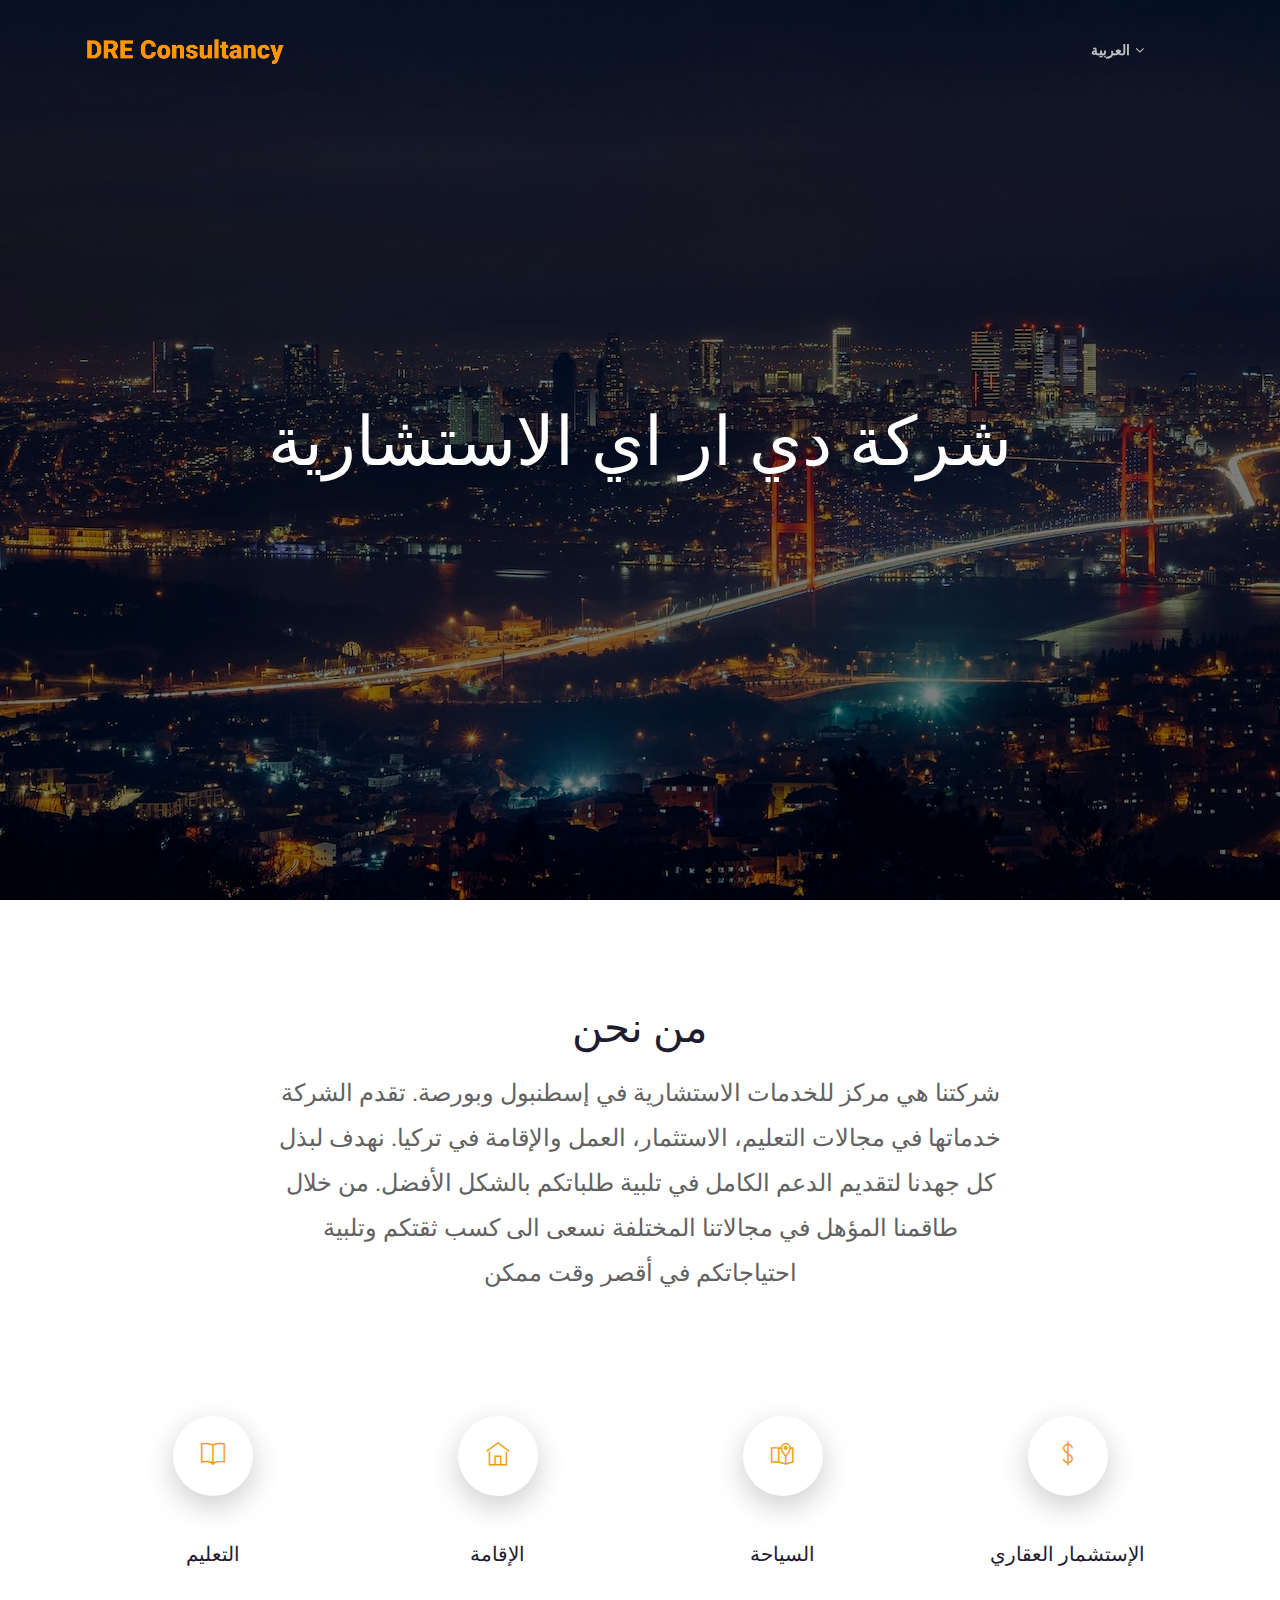
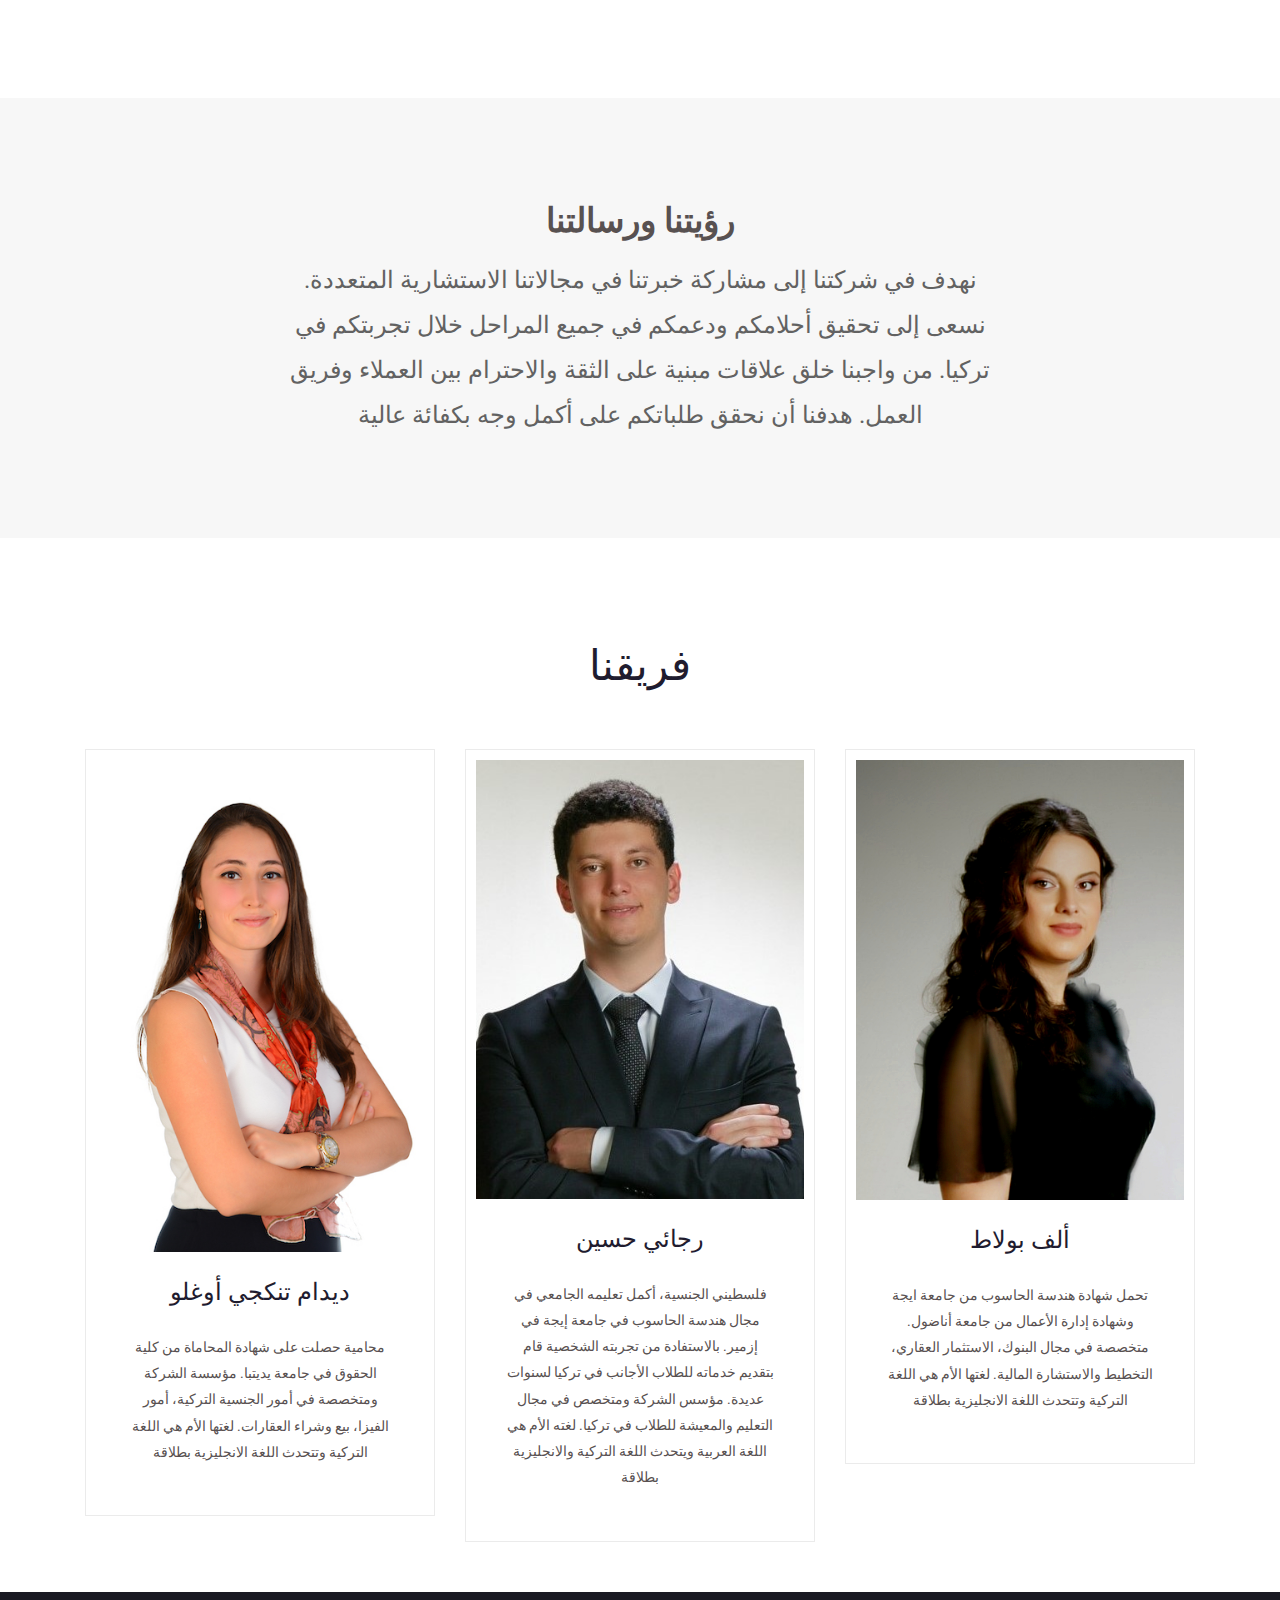
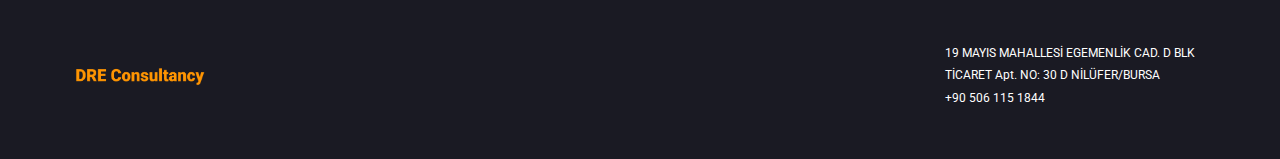
==== commit 6c0bf672: "edit home page" ====
--- a/index.html
+++ b/index.html
@@ -48,7 +48,7 @@
 										
 						</div>
 						<div class="search-form">
-							<div class="search-form__toggle"><i class="ti-search"></i></div>
+
 							<div class="search-form__form">
 												
 												<!-- form-search -->
@@ -68,7 +68,8 @@
 						<!-- consult-menu -->
 						<ul class="consult-menu">
 						
-							<li class="current-menu-item">
+							<!-- 
+<li class="current-menu-item">
 							<a href="index.html" name="translate" caption="title_mainpage"></a>
 							</li>
 							
@@ -83,6 +84,7 @@
 							<li>
 							<a href="service.html" name="translate" caption="title_contact"></a>
 							</li>
+ -->
 						</ul><!-- consult-menu -->
 						
 						<div class="navbar-toggle"><span></span><span></span><span></span></div>
@@ -301,12 +303,12 @@
 <!-- 						<div class="col-8 col-sm-7 col-md-9 col-lg-3 "> -->
 						<div class="col-8 col-sm-7 col-md-9 col-lg-3" style="display: flex;align-items: center;">
 							<div class="footer__item" style="margin-bottom:0;">
-								<a class="consult_logo" href="#" style="margin-bottom:0;"><img src="assets/img/logo.png" alt=""/></a>
+								<a class="consult_logo" href="#" style="margin-bottom:0;max-width: 50%;"><img src="assets/img/logo.png" alt=""/></a>
 							</div>
 						</div>
 <!-- 						<div class="col-sm-6 col-md-4 col-lg-3 col-xl-2 offset-0 offset-sm-0 offset-md-0 offset-lg-0 offset-xl-1"> -->
 						<div class="col-sm-6 col-md-4 col-lg-3 col-xl-3 offset-xl-6">
-							<div style="color:#ffff; font-size: 16px;">
+							<div style="color:#ffff; font-size: 12px;">
 									
 									19 MAYIS MAHALLESİ EGEMENLİK CAD. D BLK TİCARET Apt. NO: 30 D NİLÜFER/BURSA </br>
 									+90 506 115 1844
